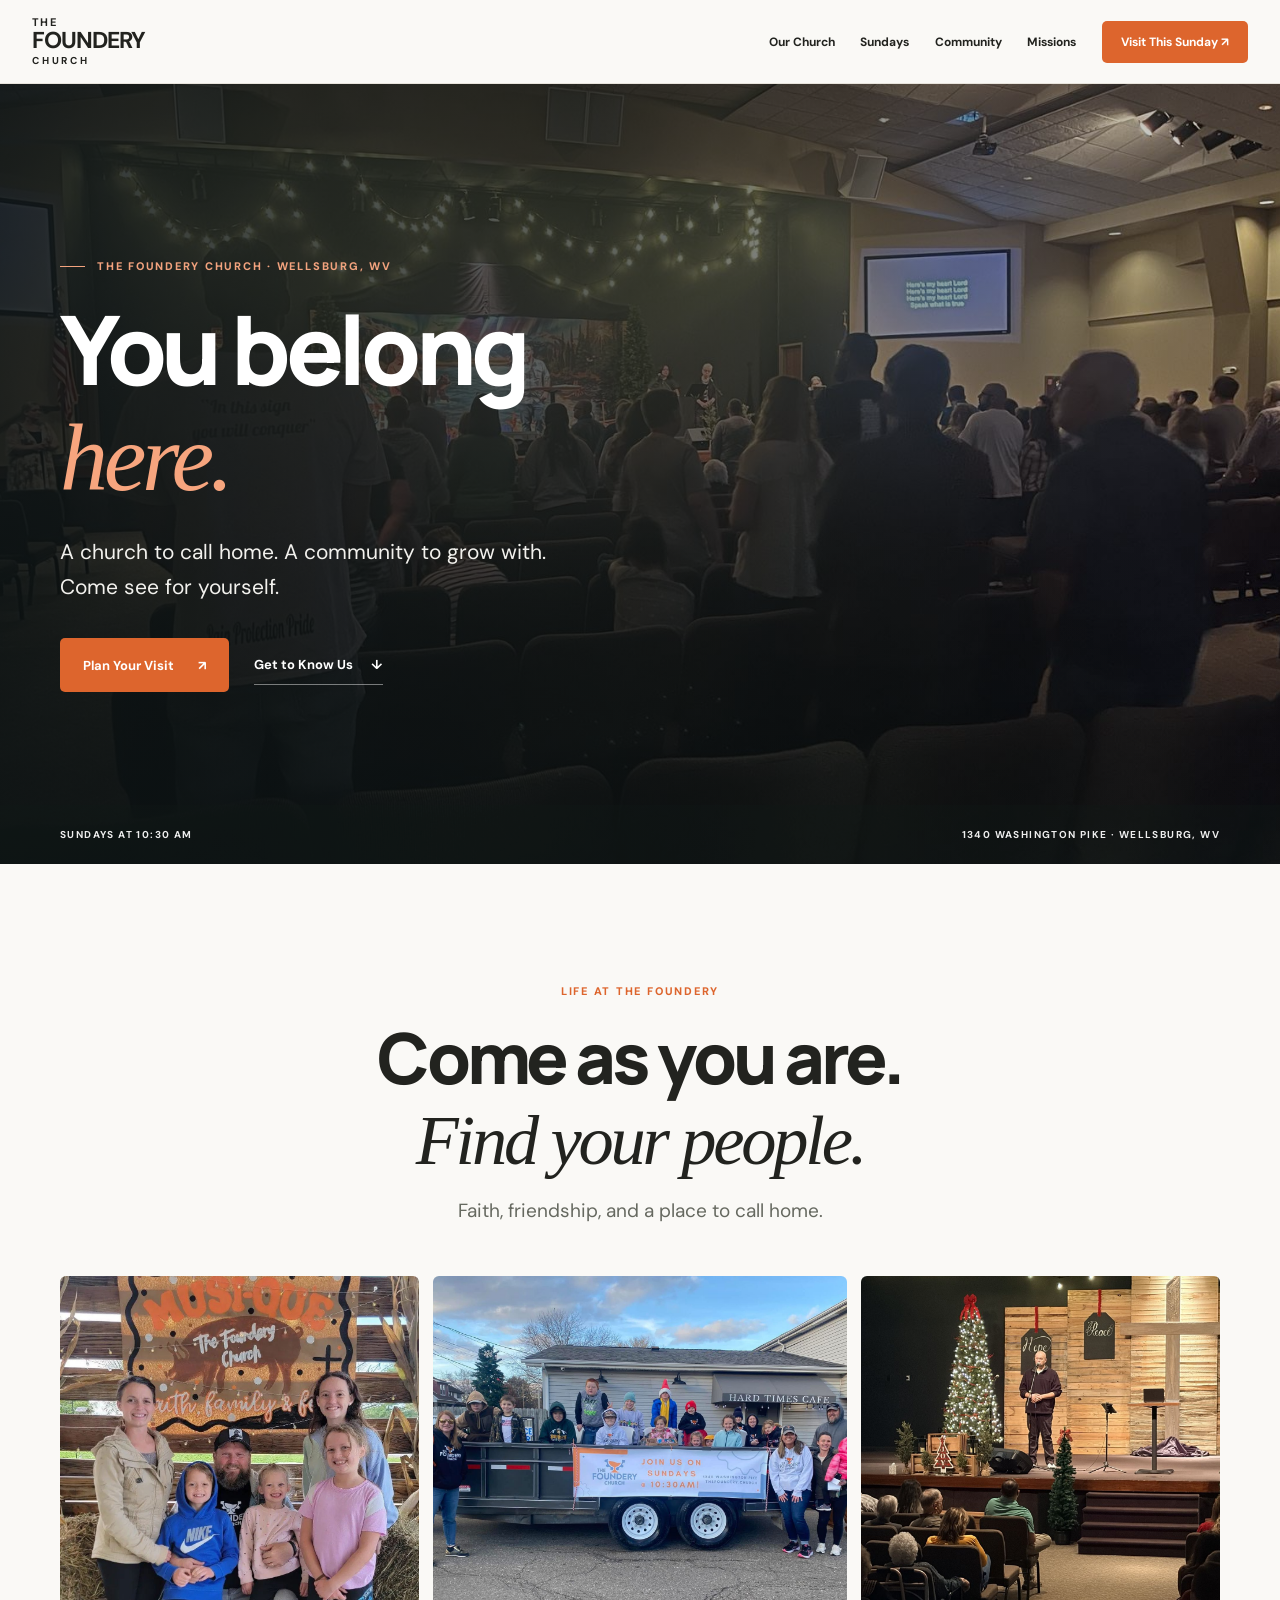
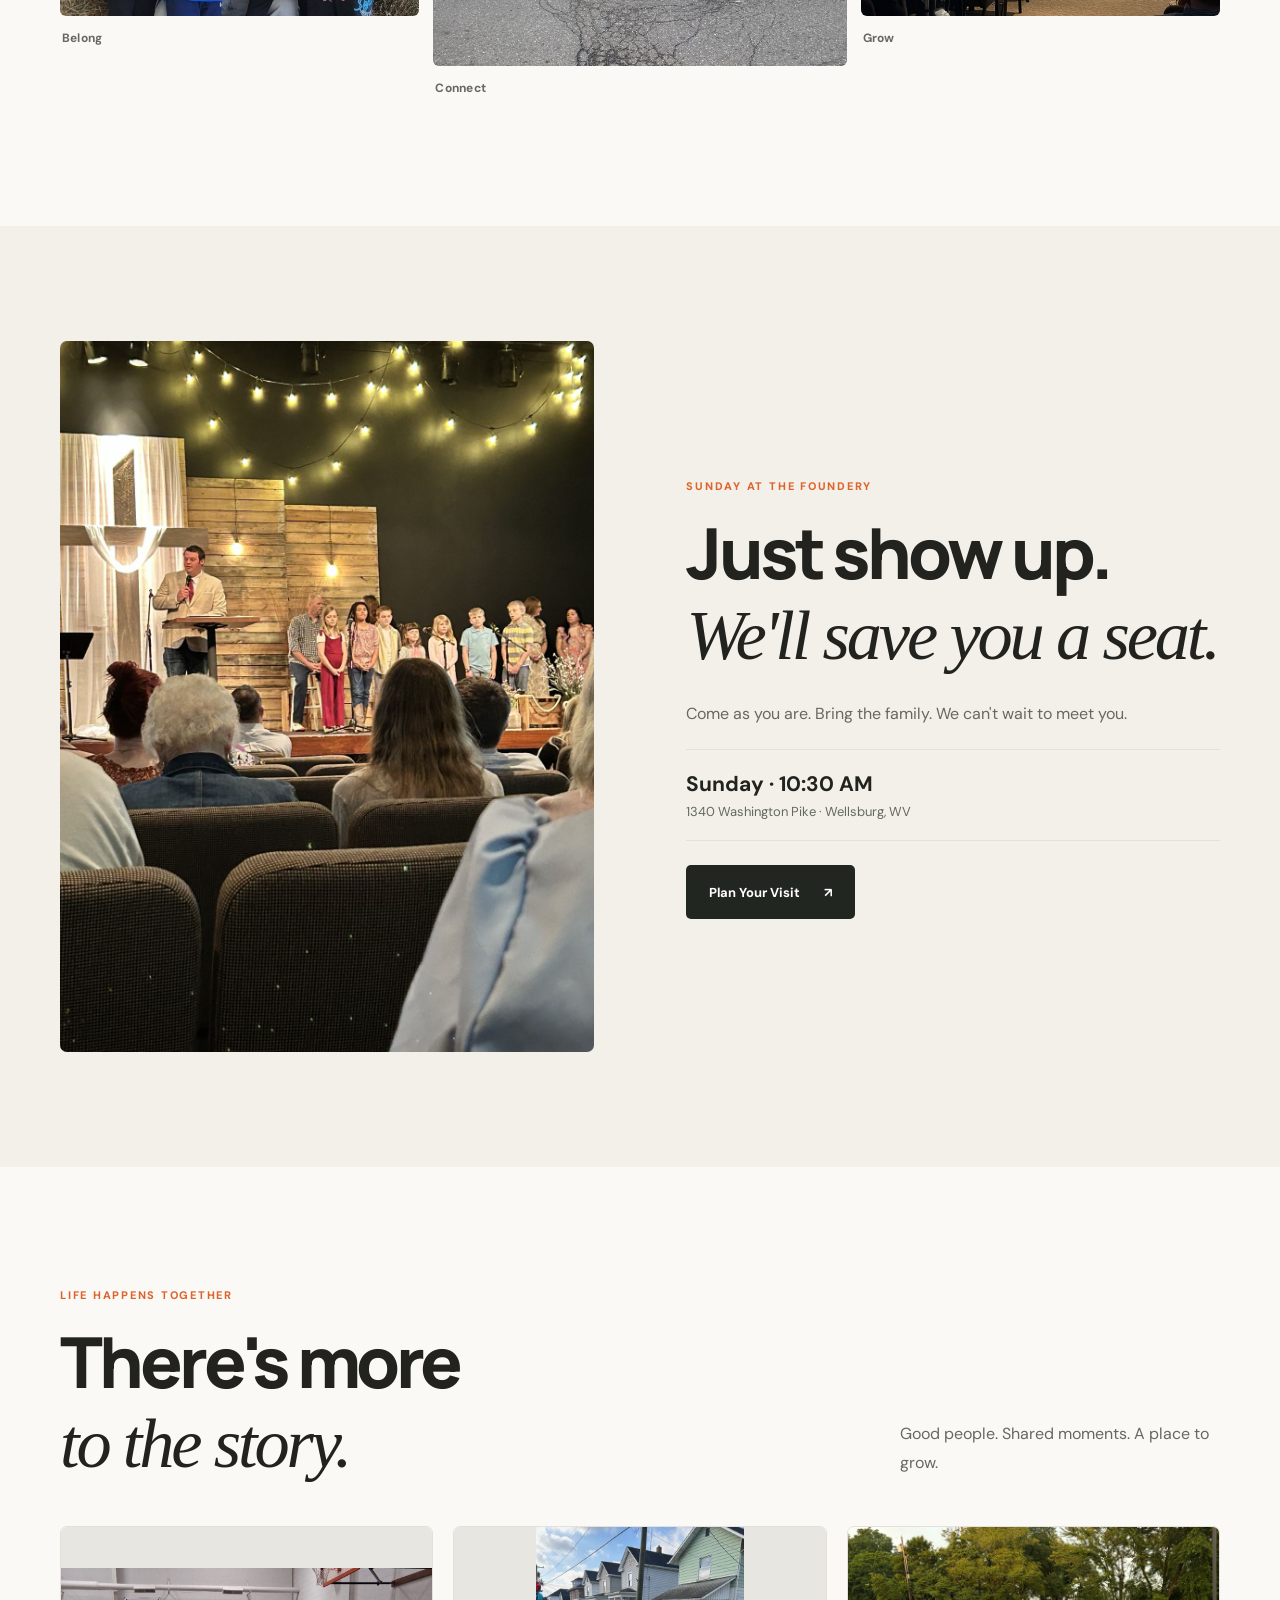
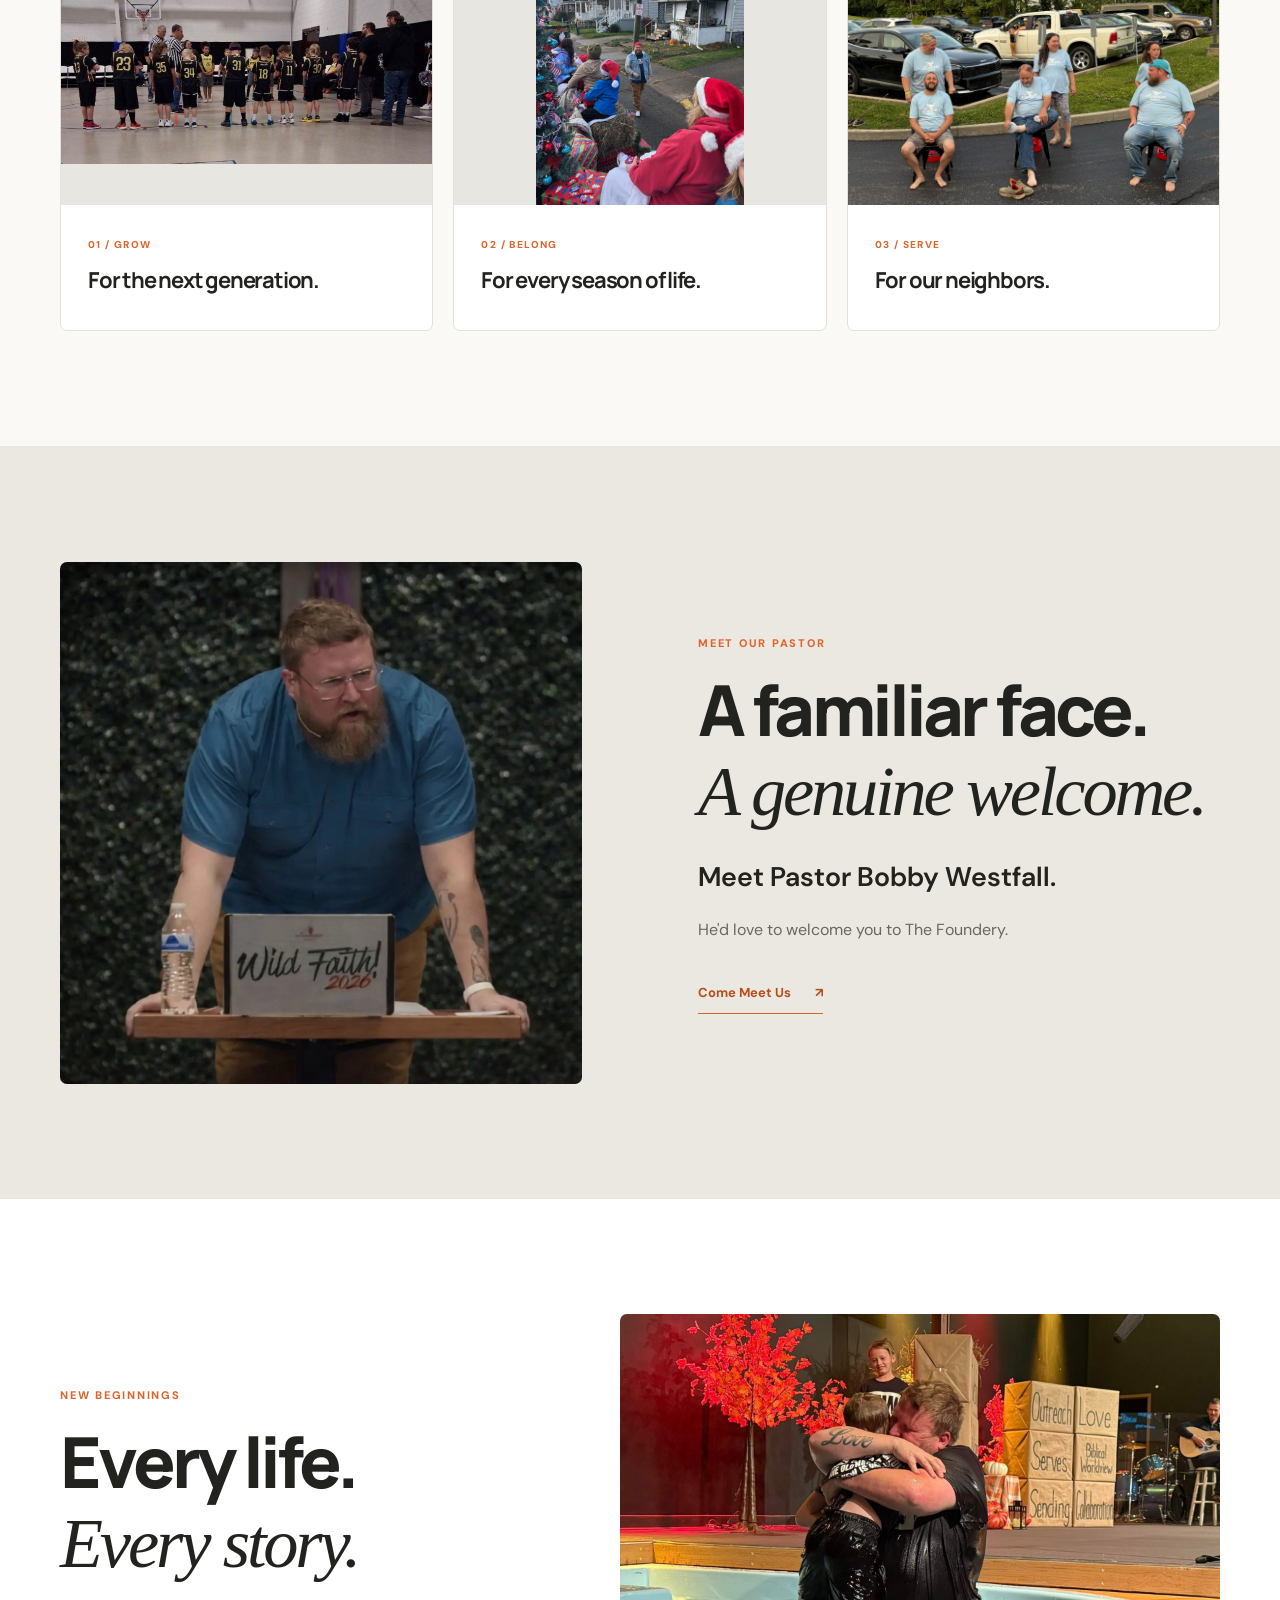
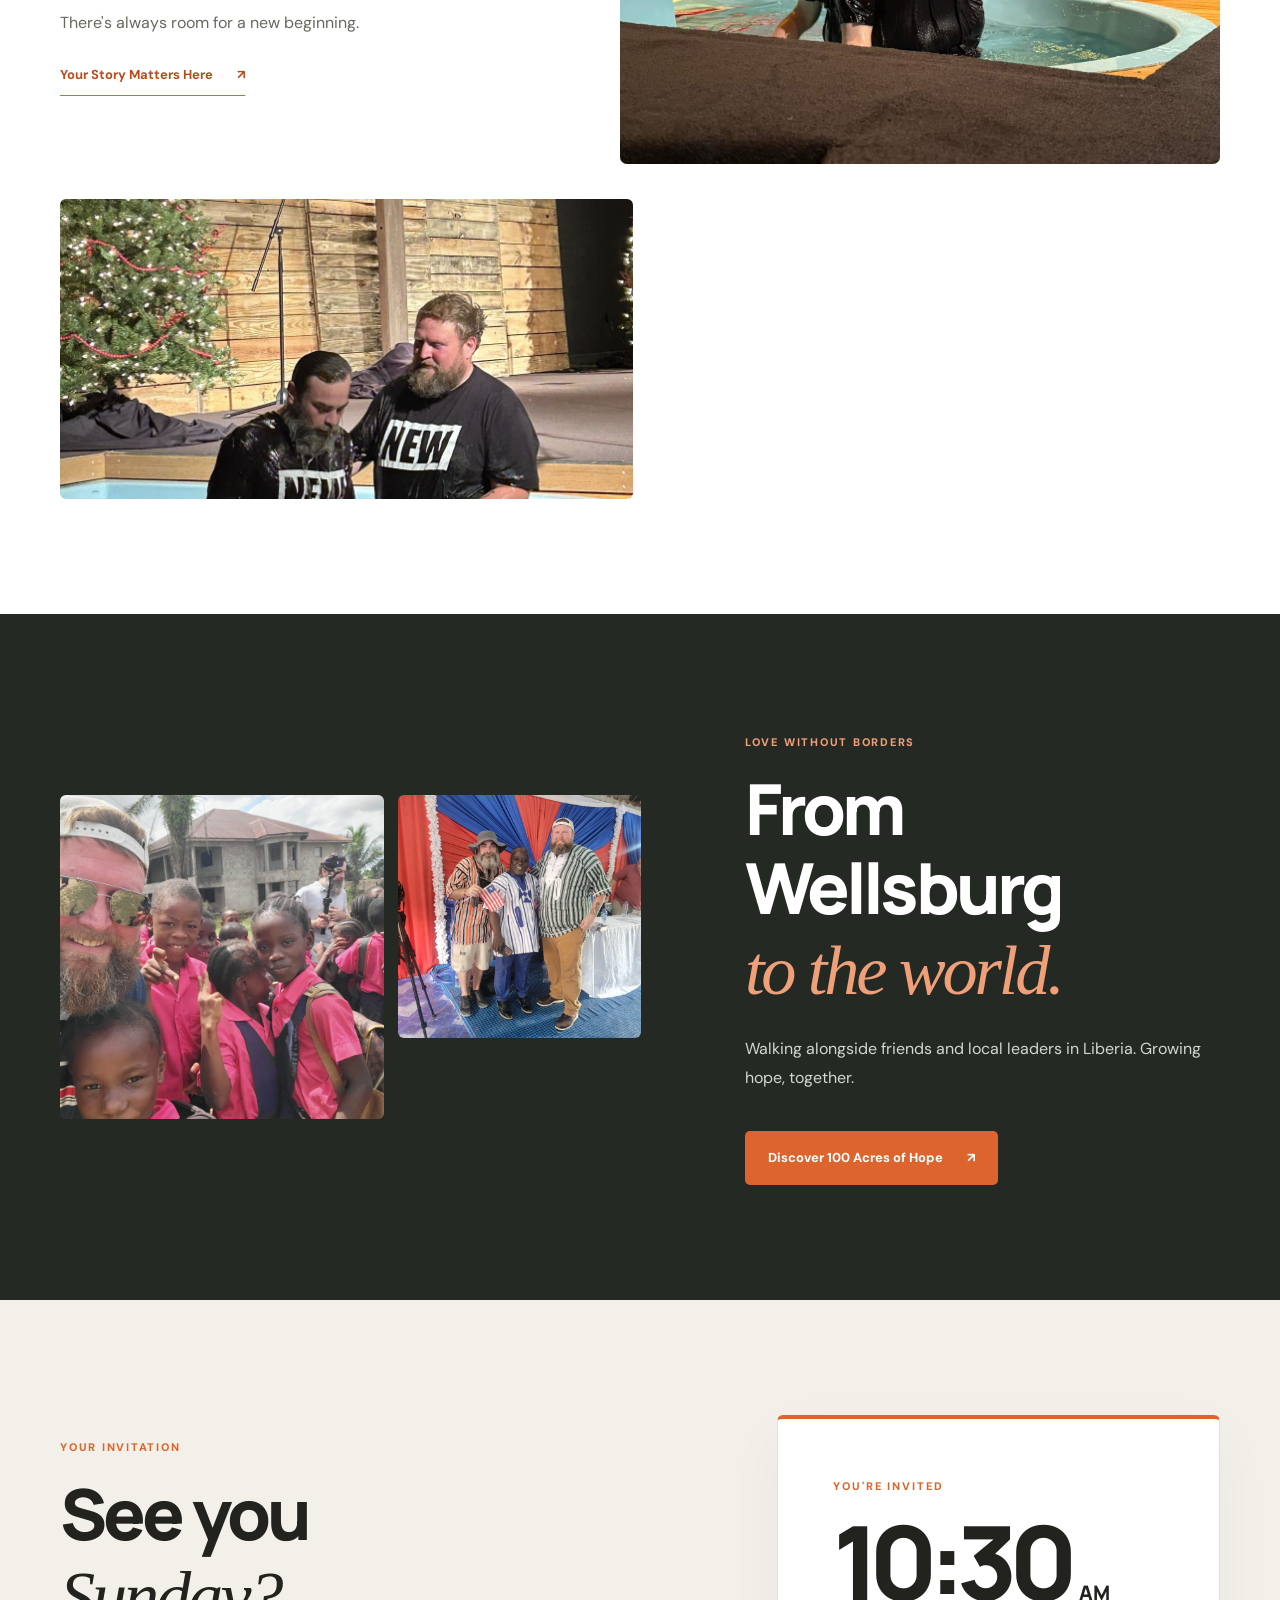
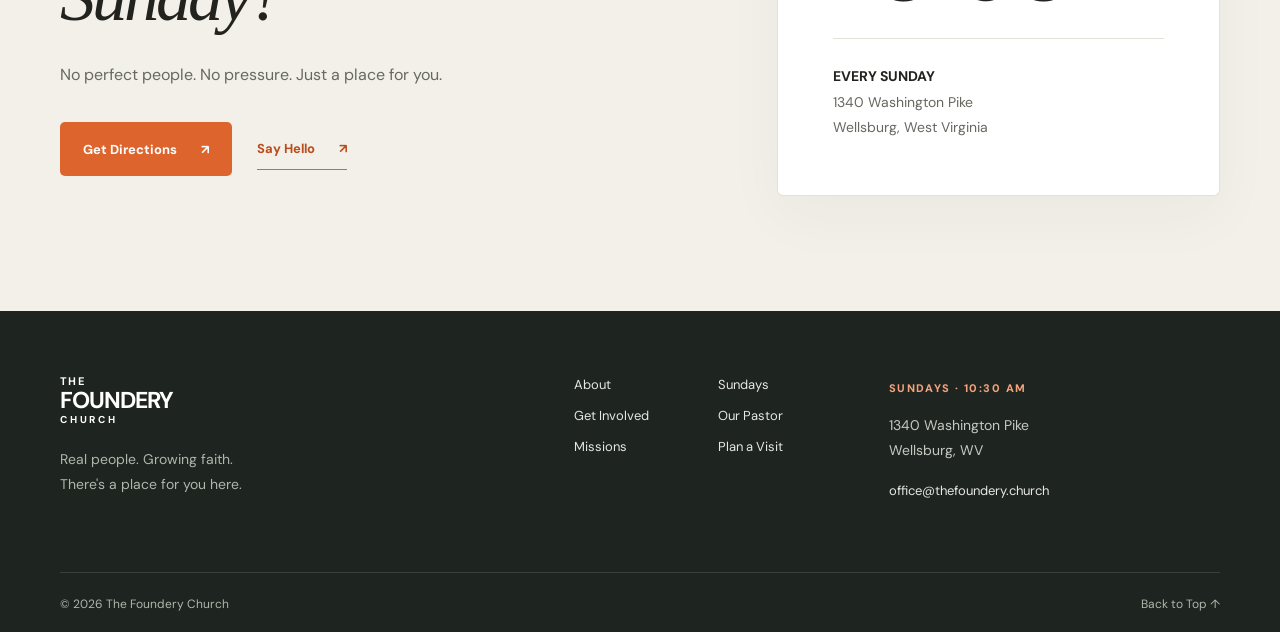
==== index.html @ aecb582a "Remove repeated photos and simplify site navigation" ====
<!doctype html>
<html lang="en"><head><meta charset="utf-8"><meta name="viewport" content="width=device-width,initial-scale=1"><meta name="theme-color" content="#faf9f6"><meta name="description" content="The Foundery Church in Wellsburg, West Virginia. A welcoming community growing in faith and serving together. Sundays at 10:30 AM."><title>The Foundery Church | Find Your Place</title><link rel="preconnect" href="https://fonts.googleapis.com"><link rel="preconnect" href="https://fonts.gstatic.com" crossorigin><link href="https://fonts.googleapis.com/css2?family=DM+Sans:wght@400;500;600;700&family=Manrope:wght@400;500;600;700;800&display=swap" rel="stylesheet"><link rel="stylesheet" href="styles.css?v=streamlined-20261111"><script src="script.js" defer></script></head>
<body id="top"><a class="skip-link" href="#main">Skip to content</a>
<header class="site-header"><div class="nav-shell"><a class="brand" href="#top" aria-label="The Foundery Church home"><span class="brand-mark"><img src="assets/foundery-logo-source.jpg" alt=""></span><span class="brand-type">THE <strong>FOUNDERY</strong><small>CHURCH</small></span></a><button class="menu-toggle" aria-label="Open menu" aria-controls="primary-nav" aria-expanded="false"><span></span><span></span></button><nav id="primary-nav" aria-label="Main navigation"><a href="#welcome">Our Church</a><a href="#sunday">Sundays</a><a href="#community">Community</a><a href="#missions">Missions</a><a href="#visit" class="nav-cta">Visit This Sunday ↗</a></nav></div></header>
<main id="main"><section class="hero"><div class="hero-image" role="img" aria-label="Worship gathering at The Foundery Church"></div><div class="hero-overlay"></div><div class="container hero-inner"><div class="hero-copy"><span class="eyebrow hero-eyebrow"><span class="eyebrow-line"></span> THE FOUNDERY CHURCH · WELLSBURG, WV</span><h1>You belong<br><em>here.</em></h1><p>A church to call home. A community to grow with. Come see for yourself.</p><div class="hero-actions"><a class="btn btn-primary" href="#visit">Plan Your Visit <span>↗</span></a><a class="hero-secondary" href="#welcome">Get to Know Us <span>↓</span></a></div></div></div><div class="hero-footer"><span>SUNDAYS AT 10:30 AM</span><span>1340 WASHINGTON PIKE · WELLSBURG, WV</span></div></section>
<section class="welcome section" id="welcome"><div class="container story-intro"><span class="eyebrow">LIFE AT THE FOUNDERY</span><h2>Come as you are.<br><em>Find your people.</em></h2><p>Faith, friendship, and a place to call home.</p></div><div class="container story-strip"><figure><img src="assets/family-festival.jpg" alt="Foundery friends and families together" loading="lazy"><figcaption>Belong</figcaption></figure><figure><img src="assets/community-parade.jpg" alt="Foundery neighbors celebrating together" loading="lazy"><figcaption>Connect</figcaption></figure><figure><img src="assets/church-gathering.jpg" alt="A gathering of the Foundery community" loading="lazy"><figcaption>Grow</figcaption></figure></div></section>
<section class="sunday section" id="sunday"><div class="container sunday-grid"><div class="sunday-image"><img src="assets/worship-service.jpg" alt="A Sunday worship gathering at The Foundery Church" loading="lazy"></div><div class="sunday-content"><span class="eyebrow">SUNDAY AT THE FOUNDERY</span><h2>Just show up.<br><em>We'll save you a seat.</em></h2><p>Come as you are. Bring the family. We can't wait to meet you.</p><div class="sunday-simple"><strong>Sunday · 10:30 AM</strong><span>1340 Washington Pike · Wellsburg, WV</span></div><a class="btn btn-dark" href="#visit">Plan Your Visit <span>↗</span></a></div></div></section>
<section class="community section" id="community"><div class="container"><div class="section-top"><div><span class="eyebrow">LIFE HAPPENS TOGETHER</span><h2>There's more<br><em>to the story.</em></h2></div><p>Good people. Shared moments. A place to grow.</p></div><div class="community-cards"><article class="community-card"><div class="community-photo"><img src="assets/future-hoopers.jpg" alt="Children playing basketball together at Future Hoopers" loading="lazy"></div><div class="community-card-text"><span>01 / GROW</span><h3>For the next generation.</h3></div></article><article class="community-card"><div class="community-photo"><img src="assets/community-hayride.jpg" alt="Foundery friends on a community hayride" loading="lazy"></div><div class="community-card-text"><span>02 / BELONG</span><h3>For every season of life.</h3></div></article><article class="community-card"><div class="community-photo"><img src="assets/community-volunteers.jpg" alt="Foundery volunteers spending time together" loading="lazy"></div><div class="community-card-text"><span>03 / SERVE</span><h3>For our neighbors.</h3></div></article></div></div></section>
<section class="pastor section" id="pastor"><div class="container pastor-grid"><div class="pastor-photo"><img src="assets/pastor-speaking.jpg" alt="Pastor Bobby Westfall sharing a message" loading="lazy"></div><div class="pastor-copy"><span class="eyebrow">MEET OUR PASTOR</span><h2>A familiar face.<br><em>A genuine welcome.</em></h2><p class="large-copy">Meet Pastor Bobby Westfall.</p><p>He'd love to welcome you to The Foundery.</p><a class="inline-link" href="#visit">Come Meet Us <span>↗</span></a></div></div></section>
<section class="baptism section"><div class="container baptism-grid"><div class="baptism-copy"><span class="eyebrow">NEW BEGINNINGS</span><h2>Every life.<br><em>Every story.</em></h2><p>There's always room for a new beginning.</p><a class="inline-link" href="#visit">Your Story Matters Here <span>↗</span></a></div><div class="baptism-image"><img src="assets/baptism-embrace.jpg" alt="A joyful embrace following a Foundery baptism" loading="lazy"></div></div><div class="container baptism-gallery"><img src="assets/baptism.jpg" alt="A baptism celebration at The Foundery" loading="lazy"></div></section>
<section class="missions section" id="missions"><div class="container missions-grid"><div class="missions-photos"><div class="missions-photo main-photo"><img src="assets/liberia-school-visit.jpg" alt="Building relationships with children in Liberia" loading="lazy"></div><div class="missions-photo side-photo"><img src="assets/liberia-partnership.jpg" alt="Foundery team and ministry partners in Liberia" loading="lazy"></div></div><div class="missions-copy"><span class="eyebrow">LOVE WITHOUT BORDERS</span><h2>From Wellsburg<br><em>to the world.</em></h2><p>Walking alongside friends and local leaders in Liberia. Growing hope, together.</p><a class="btn btn-primary" href="https://100acresofhope.com/" target="_blank" rel="noopener noreferrer">Discover 100 Acres of Hope <span>↗</span></a></div></div></section>
<section class="visit section" id="visit"><div class="container visit-grid"><div><span class="eyebrow">YOUR INVITATION</span><h2>See you<br><em>Sunday?</em></h2><p>No perfect people. No pressure. Just a place for you.</p><div class="visit-actions"><a class="btn btn-primary" href="https://www.google.com/maps/search/?api=1&amp;query=1340+Washington+Pike+Wellsburg+WV" target="_blank" rel="noopener noreferrer">Get Directions <span>↗</span></a><a class="inline-link" href="mailto:office@thefoundery.church?subject=Planning%20a%20Visit">Say Hello <span>↗</span></a></div></div><div class="visit-panel"><span>YOU'RE INVITED</span><strong>10:30 <small>AM</small></strong><div class="visit-rule"></div><p><b>EVERY SUNDAY</b><br>1340 Washington Pike<br>Wellsburg, West Virginia</p></div></div></section></main>
<footer class="footer"><div class="container footer-main"><div><a class="brand footer-brand" href="#top"><span class="brand-mark"><img src="assets/foundery-logo-source.jpg" alt=""></span><span class="brand-type">THE <strong>FOUNDERY</strong><small>CHURCH</small></span></a><p>Real people. Growing faith.<br>There's a place for you here.</p></div><div class="footer-links"><a href="#welcome">About</a><a href="#sunday">Sundays</a><a href="#community">Get Involved</a><a href="#pastor">Our Pastor</a><a href="#missions">Missions</a><a href="#visit">Plan a Visit</a></div><div class="footer-contact"><span>SUNDAYS · 10:30 AM</span><p>1340 Washington Pike<br>Wellsburg, WV</p><a href="mailto:office@thefoundery.church">office@thefoundery.church</a></div></div><div class="container footer-bottom"><span>© <span id="year">2026</span> The Foundery Church</span><a href="#top">Back to Top ↑</a></div></footer></body></html>
---- styles.css ----
:root{--ink:#22231f;--muted:#666960;--orange:#dd652d;--orange-dark:#b94c1c;--cream:#faf9f6;--sand:#f3f0ea;--line:#e4e1da;--dark:#222620}*{box-sizing:border-box}html{scroll-behavior:smooth;scroll-padding-top:90px}body{margin:0;background:var(--cream);color:var(--ink);font-family:'DM Sans',sans-serif;-webkit-font-smoothing:antialiased}a{color:inherit;text-decoration:none}button{font:inherit}img{display:block;max-width:100%}.container{width:min(1160px,calc(100% - 64px));margin-inline:auto}.skip-link{position:absolute;top:-100px;left:10px;background:white;padding:12px;z-index:100}.skip-link:focus{top:10px}.section{padding:clamp(82px,9vw,136px) 0}.eyebrow{display:inline-flex;align-items:center;gap:12px;font-size:11px;font-weight:800;letter-spacing:.16em;text-transform:uppercase;color:var(--orange)}h1,h2,h3,p{margin-top:0}h1,h2,h3{font-family:Manrope,sans-serif;letter-spacing:-.055em}h2{font-size:clamp(43px,5.5vw,72px);line-height:1.13;font-weight:800;margin:18px 0 25px}h2 em,h1 em{font-family:Georgia,serif;font-weight:400;letter-spacing:-.045em}p{line-height:1.8}.site-header{height:84px;position:relative;z-index:30;background:rgba(250,249,246,.98);border-bottom:1px solid #e8e4dc}.nav-shell{height:100%;width:min(1320px,calc(100% - 64px));margin:auto;display:flex;justify-content:space-between;align-items:center}.brand{display:flex;align-items:center;gap:12px;flex-shrink:0}.brand-mark{width:48px;height:48px;overflow:hidden;border-radius:50%;background:white;display:block;flex-shrink:0}.brand-mark img{width:100%;height:100%;object-fit:cover}.brand-type{font-size:10px;letter-spacing:.13em;font-weight:700;line-height:1.1}.brand-type strong{display:block;font-size:20px;letter-spacing:.02em}.brand-type small{display:block;font-size:9px;letter-spacing:.32em;margin-top:3px}.site-header nav{display:flex;align-items:center;gap:clamp(16px,2vw,30px)}.site-header nav a{font-size:12px;font-weight:700;white-space:nowrap;transition:color .2s}.site-header nav a:hover{color:var(--orange)}.site-header nav .nav-cta{background:var(--orange);color:#fff;padding:13px 19px;border-radius:5px}.site-header nav .nav-cta:hover{background:var(--orange-dark);color:white}.menu-toggle{display:none}.hero{position:relative;min-height:min(780px,calc(100svh - 84px));display:flex;align-items:center;overflow:hidden;background:#242b2c;color:white}.hero-image{position:absolute;inset:0;background:url('assets/worship-hero.jpg') center 46%/cover no-repeat;transform:scale(1.015)}.hero-overlay{position:absolute;inset:0;background:linear-gradient(90deg,rgba(12,19,20,.86) 0%,rgba(13,19,20,.66) 48%,rgba(13,19,20,.12) 100%),linear-gradient(0deg,rgba(11,18,20,.35),transparent 45%)}.hero-inner{position:relative;z-index:1;padding:115px 0 120px}.hero-copy{max-width:760px}.hero-eyebrow{color:#f3a37e}.eyebrow-line{display:block;width:25px;height:1px;background:currentColor}.hero h1{font-size:clamp(64px,7.5vw,108px);line-height:1.09;font-weight:800;margin:24px 0}.hero h1 em{color:#f7a57e}.hero-copy>p{font-size:clamp(17px,1.8vw,21px);line-height:1.7;max-width:535px;color:#f2f1ed}.hero-actions,.visit-actions{display:flex;gap:25px;align-items:center;flex-wrap:wrap;margin-top:32px}.btn{display:inline-flex;align-items:center;justify-content:space-between;gap:24px;border-radius:5px;padding:17px 23px;min-height:54px;font-weight:700;font-size:13px;transition:background .2s,transform .2s}.btn:hover{transform:translateY(-2px)}.btn-primary{background:var(--orange);color:white}.btn-primary:hover{background:var(--orange-dark)}.btn-dark{background:var(--dark);color:white}.btn-dark:hover{background:#41483f}.hero-secondary{font-size:13px;font-weight:700;border-bottom:1px solid #ffffff70;padding:11px 0}.hero-secondary span{margin-left:15px}.hero-footer{position:absolute;bottom:0;left:0;right:0;display:flex;justify-content:space-between;gap:20px;padding:23px max(32px,calc((100vw - 1160px)/2));background:#10181755;font-size:10px;font-weight:700;letter-spacing:.14em;color:#eee}.welcome{background:var(--cream)}.welcome-grid{display:grid;grid-template-columns:1fr 1fr;gap:12%;align-items:center}.welcome-copy{max-width:485px}.welcome-copy p{color:var(--muted)}.welcome-copy .large-copy,.large-copy{font-size:clamp(21px,2.5vw,27px);font-weight:600;line-height:1.5;color:var(--ink);margin-bottom:18px}.inline-link{display:inline-flex;gap:24px;align-items:center;border-bottom:1px solid var(--orange);color:var(--orange-dark);font-size:13px;font-weight:700;padding:12px 0;transition:gap .2s}.inline-link:hover{gap:32px}.sunday{background:var(--sand)}.sunday-grid{display:grid;grid-template-columns:1fr 1fr;gap:8%;align-items:center}.sunday-image{height:620px;overflow:hidden;border-radius:7px;background:#ddd}.sunday-image img{width:100%;height:100%;object-fit:cover;object-position:center}.sunday-content>p{color:var(--muted);max-width:480px}.sunday-details{border-top:1px solid #dcd7cf;margin:30px 0}.sunday-details>div{display:flex;align-items:center;gap:18px;padding:16px 0;border-bottom:1px solid #dcd7cf}.detail-icon{font-size:12px;color:var(--orange);font-weight:800}.sunday-details strong,.sunday-details small{display:block}.sunday-details strong{font-size:14px;margin-bottom:5px}.sunday-details small{font-size:13px;color:var(--muted)}.community{background:var(--cream)}.section-top{display:flex;align-items:end;justify-content:space-between;gap:70px;margin-bottom:42px}.section-top h2{margin-bottom:0}.section-top>p{max-width:320px;color:var(--muted);margin-bottom:6px}.community-cards{display:grid;grid-template-columns:repeat(3,minmax(0,1fr));gap:20px}.community-card{background:white;border:1px solid var(--line);border-radius:7px;overflow:hidden;transition:transform .25s,box-shadow .25s}.community-card:hover{transform:translateY(-4px);box-shadow:0 20px 50px #1c1b1512}.community-photo{height:280px;background:#d5d2cc;overflow:hidden}.community-photo img{width:100%;height:100%;object-fit:cover;transition:transform .5s}.community-card:hover img{transform:scale(1.04)}.community-card-text{padding:27px}.community-card-text>span{color:var(--orange);font-size:10px;letter-spacing:.14em;font-weight:800}.community-card-text h3{font-size:25px;margin:13px 0}.community-card-text p{color:var(--muted);font-size:14px;line-height:1.7;margin-bottom:0}.pastor{background:#eae8e1}.pastor-grid{display:grid;grid-template-columns:1fr 1fr;gap:10%;align-items:center}.pastor-photo{height:590px;border-radius:7px;overflow:hidden;background:#a9a9a2}.pastor-photo img{width:100%;height:100%;object-fit:cover;object-position:center 25%}.pastor-copy>p:not(.large-copy){color:var(--muted);max-width:460px}.pastor-copy .inline-link{margin-top:12px}.baptism{background:#fff}.baptism-grid{display:grid;grid-template-columns:.85fr 1.15fr;gap:10%;align-items:center}.baptism-copy>p{max-width:440px;color:var(--muted)}.baptism-image{height:490px;border-radius:7px;overflow:hidden;background:#d3c3b2}.baptism-image img{width:100%;height:100%;object-fit:cover;object-position:center}.missions{background:#242924;color:white}.missions-grid{display:grid;grid-template-columns:1.1fr .9fr;gap:9%;align-items:center}.missions-photos{display:grid;grid-template-columns:1fr .75fr;gap:14px;align-items:end}.missions-photo{overflow:hidden;border-radius:6px;background:#555}.missions-photo img{width:100%;height:100%;object-fit:cover}.main-photo{height:490px}.main-photo img{object-position:center}.side-photo{height:330px;margin-bottom:-30px}.missions-copy .eyebrow{color:#f0a078}.missions-copy h2 em{color:#f0a078}.missions-copy>p{color:#d2d8d0;max-width:490px}.missions-copy .btn{margin-top:22px}.visit{background:var(--sand)}.visit-grid{display:grid;grid-template-columns:1fr .8fr;gap:14%;align-items:center}.visit-grid>div:first-child>p{color:var(--muted);max-width:480px}.visit-panel{padding:55px;background:white;border:1px solid var(--line);border-top:4px solid var(--orange);border-radius:6px;box-shadow:0 20px 60px #27251b0a}.visit-panel>span{font-size:11px;color:var(--orange);letter-spacing:.18em;font-weight:800}.visit-panel>strong{display:block;font:800 clamp(75px,8vw,115px)/1.3 Manrope,sans-serif;letter-spacing:-.09em}.visit-panel>strong small{font-size:20px;letter-spacing:0}.visit-rule{height:1px;background:var(--line);margin:10px 0 25px}.visit-panel p{font-size:14px;color:var(--muted);margin-bottom:0}.visit-panel b{color:var(--ink)}.footer{background:#1e241f;color:#f6f4ef;padding:65px 0 20px}.footer-main{display:grid;grid-template-columns:1.4fr .8fr 1fr;gap:50px}.footer-brand .brand-type{color:white}.footer-main>div:first-child>p{color:#aeb7ac;font-size:14px;margin-top:22px}.footer-links{display:grid;grid-template-columns:1fr 1fr;gap:14px 24px;align-content:start}.footer-links a,.footer-contact a{font-size:13px;color:#e6e9e3}.footer-links a:hover,.footer-contact a:hover{color:#f2a27c}.footer-contact span{font-size:11px;font-weight:800;color:#f2a27c;letter-spacing:.13em}.footer-contact p{color:#c4c9c1;font-size:14px;margin:16px 0}.footer-bottom{border-top:1px solid #ffffff20;margin-top:60px;padding-top:23px;display:flex;justify-content:space-between;gap:15px;color:#aeb7ac;font-size:12px}@media(max-width:1000px){.site-header nav{gap:14px}.site-header nav a{font-size:11px}.community-photo{height:230px}.sunday-image{height:540px}.pastor-photo{height:520px}}@media(max-width:820px){.site-header{height:74px}.nav-shell{width:calc(100% - 36px)}.menu-toggle{display:flex;flex-direction:column;gap:6px;border:0;background:transparent;padding:12px;cursor:pointer}.menu-toggle span{width:25px;height:2px;background:var(--ink)}.site-header nav{display:none;position:absolute;top:74px;left:0;right:0;background:var(--cream);padding:18px 26px 28px;flex-direction:column;align-items:stretch;gap:0;box-shadow:0 15px 30px #0002}.site-header nav.open{display:flex}.site-header nav a{font-size:14px;padding:14px 0;border-bottom:1px solid var(--line)}.site-header nav .nav-cta{margin-top:15px;text-align:center;border:0;padding:15px}.container{width:calc(100% - 40px)}.hero{min-height:690px}.hero-inner{padding:90px 0 110px}.hero h1{font-size:clamp(59px,10vw,84px)}.welcome-grid,.sunday-grid,.pastor-grid,.baptism-grid,.missions-grid,.visit-grid{grid-template-columns:1fr;gap:38px}.welcome-copy{max-width:650px}.sunday-image{height:440px}.sunday-content{max-width:650px}.community-cards{gap:12px}.community-photo{height:210px}.community-card-text{padding:20px}.pastor-photo{height:480px;max-width:640px}.pastor-copy{max-width:650px}.baptism-image{height:450px;order:-1}.missions-photos{max-width:660px}.missions-copy{max-width:640px}.visit-panel{max-width:520px}.section-top{display:block}.section-top>p{margin-top:20px;max-width:550px}}@media(max-width:600px){.section{padding:76px 0}.brand-type strong{font-size:18px}.brand-mark{width:43px;height:43px}.hero{min-height:670px}.hero-image{background-position:59% center}.hero-overlay{background:linear-gradient(90deg,#0e1719df,#0e171994 65%,#0e171950)}.hero-inner{padding:65px 0 115px}.hero h1{font-size:clamp(52px,12vw,72px)}.hero-copy>p{font-size:17px}.hero-footer{padding:17px 20px;flex-direction:column;gap:6px;font-size:9px}.hero-actions{gap:18px}.welcome-grid{gap:10px}.sunday-image{height:360px}.community-cards{grid-template-columns:1fr;gap:18px}.community-photo{height:260px}.community-card-text{padding:25px}.pastor-photo{height:420px}.baptism-image{height:330px}.missions-photos{gap:9px}.main-photo{height:320px}.side-photo{height:230px;margin-bottom:-15px}.visit-panel{padding:32px}.footer-main{grid-template-columns:1fr;gap:30px}.footer-bottom{margin-top:35px}.footer-links{max-width:350px}.hero h1,h2{overflow-wrap:normal}}@media(prefers-reduced-motion:reduce){html{scroll-behavior:auto}*,*:before,*:after{transition:none!important}}


/* Photo-first corrections: preserve original compositions and prevent awkward crops. */
.sunday-image,.pastor-photo,.baptism-image,.community-photo,.missions-photo{height:auto;min-height:0;aspect-ratio:auto;overflow:hidden;display:flex;align-items:center;justify-content:center}
.sunday-image img,.pastor-photo img,.baptism-image img,.community-photo img,.missions-photo img{display:block;width:100%;height:auto;max-height:none;object-fit:contain;object-position:center;transform:none}
.sunday-image{background:#e6e1d8}
.pastor-photo{background:#dedbd4}
.baptism-image{background:#ece4dc}
.community-photo{aspect-ratio:4/3;background:#e8e6e1}
.community-photo img{width:100%;height:100%;object-fit:contain}
.community-card:hover .community-photo img{transform:none}
.missions-photos{align-items:start}
.missions-photo{background:#303a32}
.main-photo,.side-photo{height:auto;margin:0;align-self:start}
.main-photo img,.side-photo img{height:auto;width:100%;object-fit:contain}
.brand-mark{display:none}
.brand-type{font-size:11px;line-height:1.05;letter-spacing:.12em}
.brand-type strong{font-size:23px;letter-spacing:-.045em}
.brand-type small{font-size:10px;letter-spacing:.28em}
.hero-image{background-position:center 40%}
@media(max-width:820px){.sunday-image,.pastor-photo,.baptism-image{height:auto}.community-photo{height:auto;aspect-ratio:4/3}.missions-photos{align-items:start}}
@media(max-width:600px){.sunday-image,.pastor-photo,.baptism-image{height:auto}.community-photo{height:auto;aspect-ratio:4/3}.main-photo,.side-photo{height:auto;margin:0}.hero-image{background-position:58% center}}


/* Mobile-first hardening */
@media screen and (max-width: 767px) {
  html {font-size:16px!important;-webkit-text-size-adjust:100%}
  body {margin:0!important;width:100%!important;min-width:0!important;overflow-x:hidden!important}
  .site-header{height:70px!important;width:100%!important}
  .nav-shell{width:calc(100% - 36px)!important;max-width:none!important}
  .container{width:calc(100% - 40px)!important;max-width:none!important;margin-left:20px!important;margin-right:20px!important}
  .brand-type strong{font-size:19px!important}
  .site-header nav{position:absolute!important;top:70px!important;left:0!important;right:0!important;width:100%!important}
  .menu-toggle{display:flex!important}
  .hero{display:flex!important;min-height:680px!important;width:100%!important;max-width:100%!important;overflow:hidden!important}
  .hero-image,.hero-overlay{position:absolute!important;inset:0!important;width:100%!important;height:100%!important}
  .hero-image{background-size:cover!important;background-position:60% center!important}
  .hero-inner{position:relative!important;width:calc(100% - 40px)!important;margin:0 20px!important;padding:70px 0 115px!important}
  .hero-copy{width:100%!important;max-width:100%!important}
  .hero h1{font-size:clamp(48px,12vw,68px)!important;line-height:1.1!important;max-width:100%!important}
  .hero-copy>p{font-size:17px!important;line-height:1.6!important}
  .hero-footer{position:absolute!important;bottom:0!important;width:100%!important;display:flex!important;flex-direction:column!important;padding:16px 20px!important;gap:6px!important}
  .section{width:100%!important;max-width:100%!important;padding:72px 0!important;overflow:hidden!important}
  .welcome-grid,.sunday-grid,.pastor-grid,.baptism-grid,.missions-grid,.visit-grid{display:grid!important;grid-template-columns:minmax(0,1fr)!important;gap:30px!important;width:calc(100% - 40px)!important}
  .welcome-grid>*,.sunday-grid>*,.pastor-grid>*,.baptism-grid>*,.missions-grid>*,.visit-grid>*{width:100%!important;min-width:0!important}
  h2{font-size:clamp(40px,10vw,55px)!important;line-height:1.12!important}
  .large-copy{font-size:21px!important}
  .section-top{display:block!important}
  .community-cards{display:grid!important;grid-template-columns:minmax(0,1fr)!important;gap:20px!important}
  .community-card{width:100%!important;min-width:0!important}
  .community-photo{width:100%!important;height:auto!important;aspect-ratio:4/3!important}
  .community-photo img{width:100%!important;height:100%!important;object-fit:cover!important}
  .sunday-image,.pastor-photo,.baptism-image{height:auto!important;max-height:none!important;aspect-ratio:auto!important;width:100%!important}
  .sunday-image img,.pastor-photo img,.baptism-image img{width:100%!important;height:auto!important;max-height:none!important;object-fit:contain!important}
  .missions-photos{display:grid!important;grid-template-columns:minmax(0,1fr) minmax(0,.7fr)!important;gap:10px!important}
  .missions-photo,.main-photo,.side-photo{height:auto!important;min-width:0!important;margin:0!important}
  .missions-photo img{width:100%!important;height:auto!important}
  .visit-panel{width:100%!important;padding:30px!important}
  .visit-panel>strong{font-size:clamp(68px,18vw,100px)!important}
  .footer-main{display:grid!important;grid-template-columns:minmax(0,1fr)!important}
  .footer-bottom{flex-wrap:wrap!important}
}


/* Editorial photo story */
.story-intro{text-align:center;max-width:760px;margin-bottom:48px}.story-intro h2{margin-bottom:14px}.story-intro>p{color:var(--muted);font-size:19px}.story-strip{display:grid;grid-template-columns:1fr 1.15fr 1fr;gap:14px;align-items:start}.story-strip figure{margin:0;min-width:0}.story-strip img{display:block;width:100%;height:340px;object-fit:cover;border-radius:6px}.story-strip figure:nth-child(2) img{height:390px}.story-strip figcaption{font-size:12px;font-weight:700;letter-spacing:.02em;padding:14px 2px;color:var(--muted)}.sunday-simple{display:flex;flex-direction:column;gap:5px;padding:20px 0;margin:20px 0 24px;border-top:1px solid var(--line);border-bottom:1px solid var(--line)}.sunday-simple strong{font-size:21px}.sunday-simple span{color:var(--muted);font-size:13px}.community-card-text h3{font-size:22px;line-height:1.3;margin-bottom:0}.baptism-gallery{display:grid;grid-template-columns:1fr 1fr;gap:14px;margin-top:35px}.baptism-gallery img{width:100%;height:300px;object-fit:cover;border-radius:6px}.hero-image{background-image:url('assets/worship-hero.jpg')}.pastor-photo img{object-position:center}.community-card-text{min-height:125px}.story-strip img,.baptism-gallery img{max-width:100%}
@media(max-width:820px){.story-strip{grid-template-columns:1fr 1fr;gap:12px}.story-strip figure:nth-child(3){grid-column:1/-1}.story-strip img,.story-strip figure:nth-child(2) img{height:260px}.story-strip figure:nth-child(3) img{height:320px}.baptism-gallery img{height:230px}}
@media(max-width:600px){.story-intro{margin-bottom:30px}.story-strip{grid-template-columns:1fr 1fr!important;gap:10px}.story-strip figure:nth-child(3){grid-column:1/-1}.story-strip img,.story-strip figure:nth-child(2) img{height:195px!important;object-fit:cover!important}.story-strip figure:nth-child(3) img{height:235px!important}.story-strip figcaption{font-size:11px;padding:9px 0}.baptism-gallery{gap:9px;margin-top:18px}.baptism-gallery img{height:160px!important;object-fit:cover!important}.community-card-text{min-height:0}.sunday-simple strong{font-size:19px}}
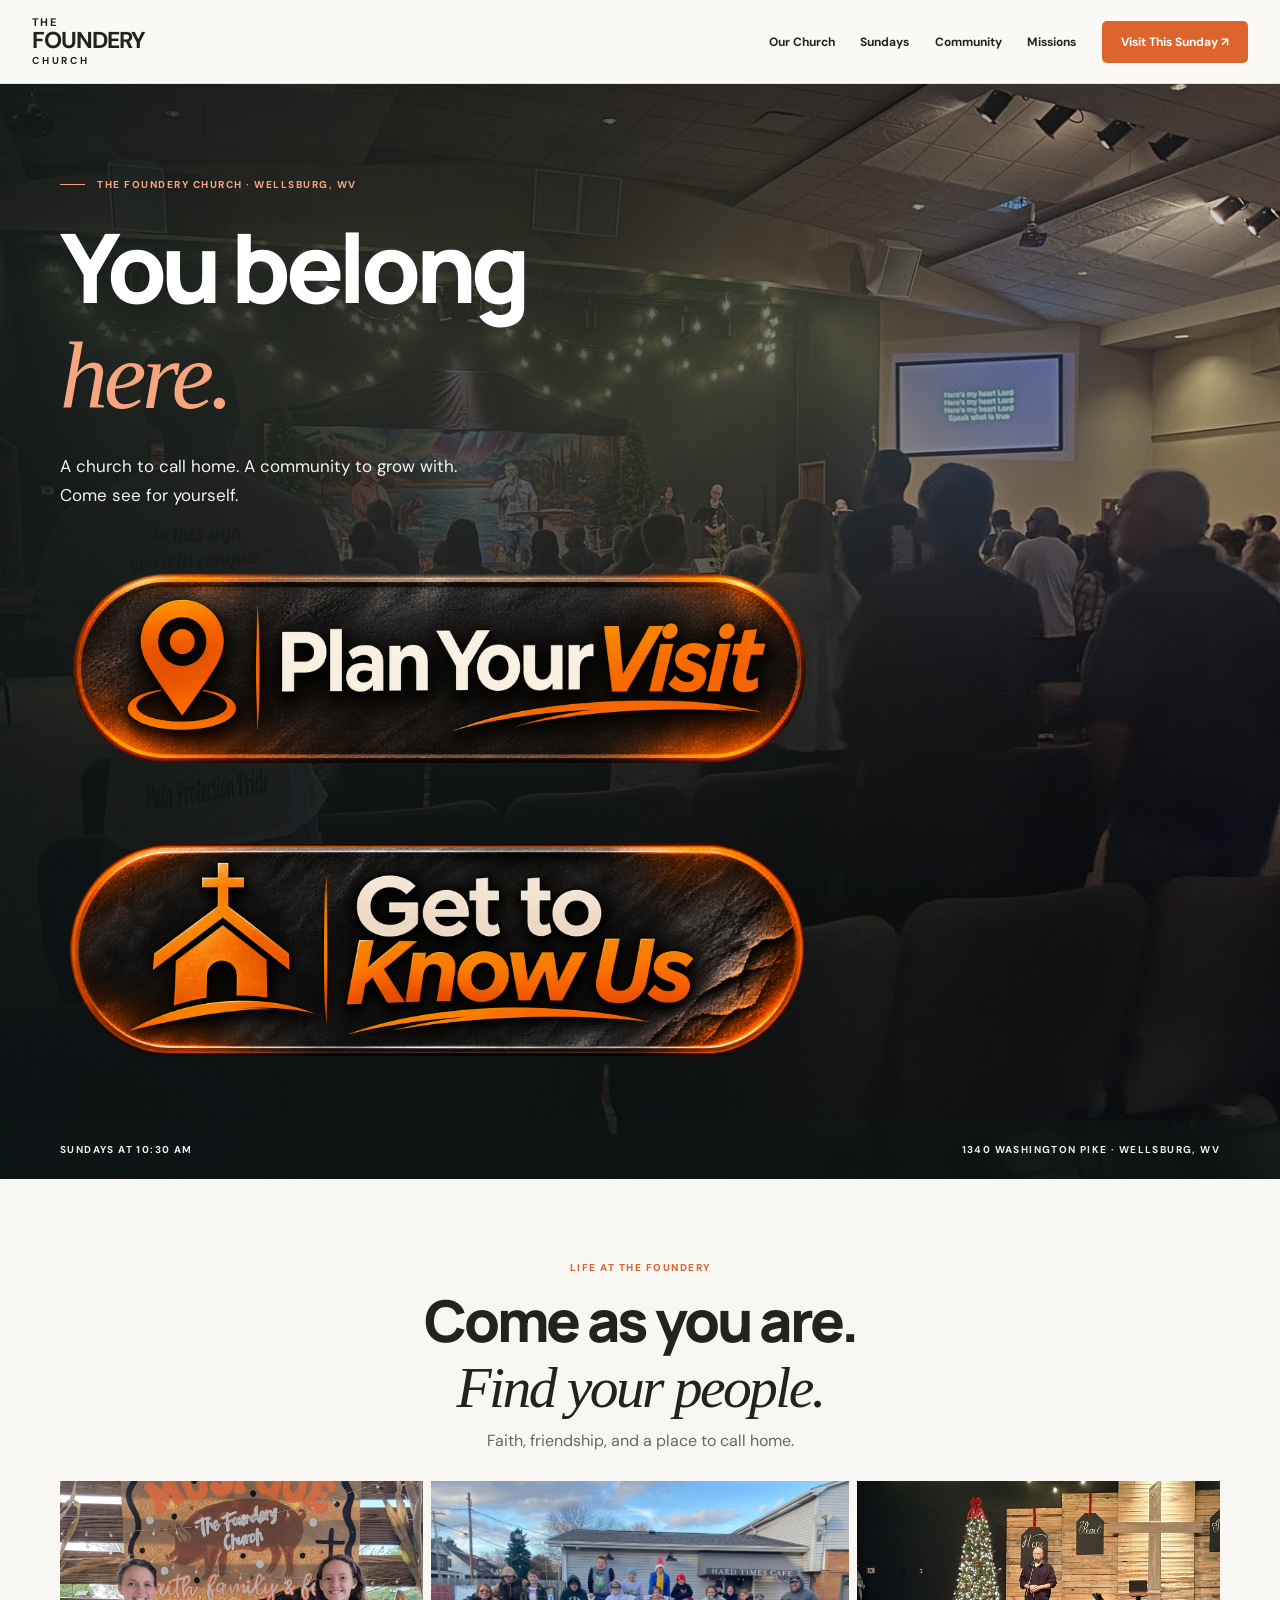
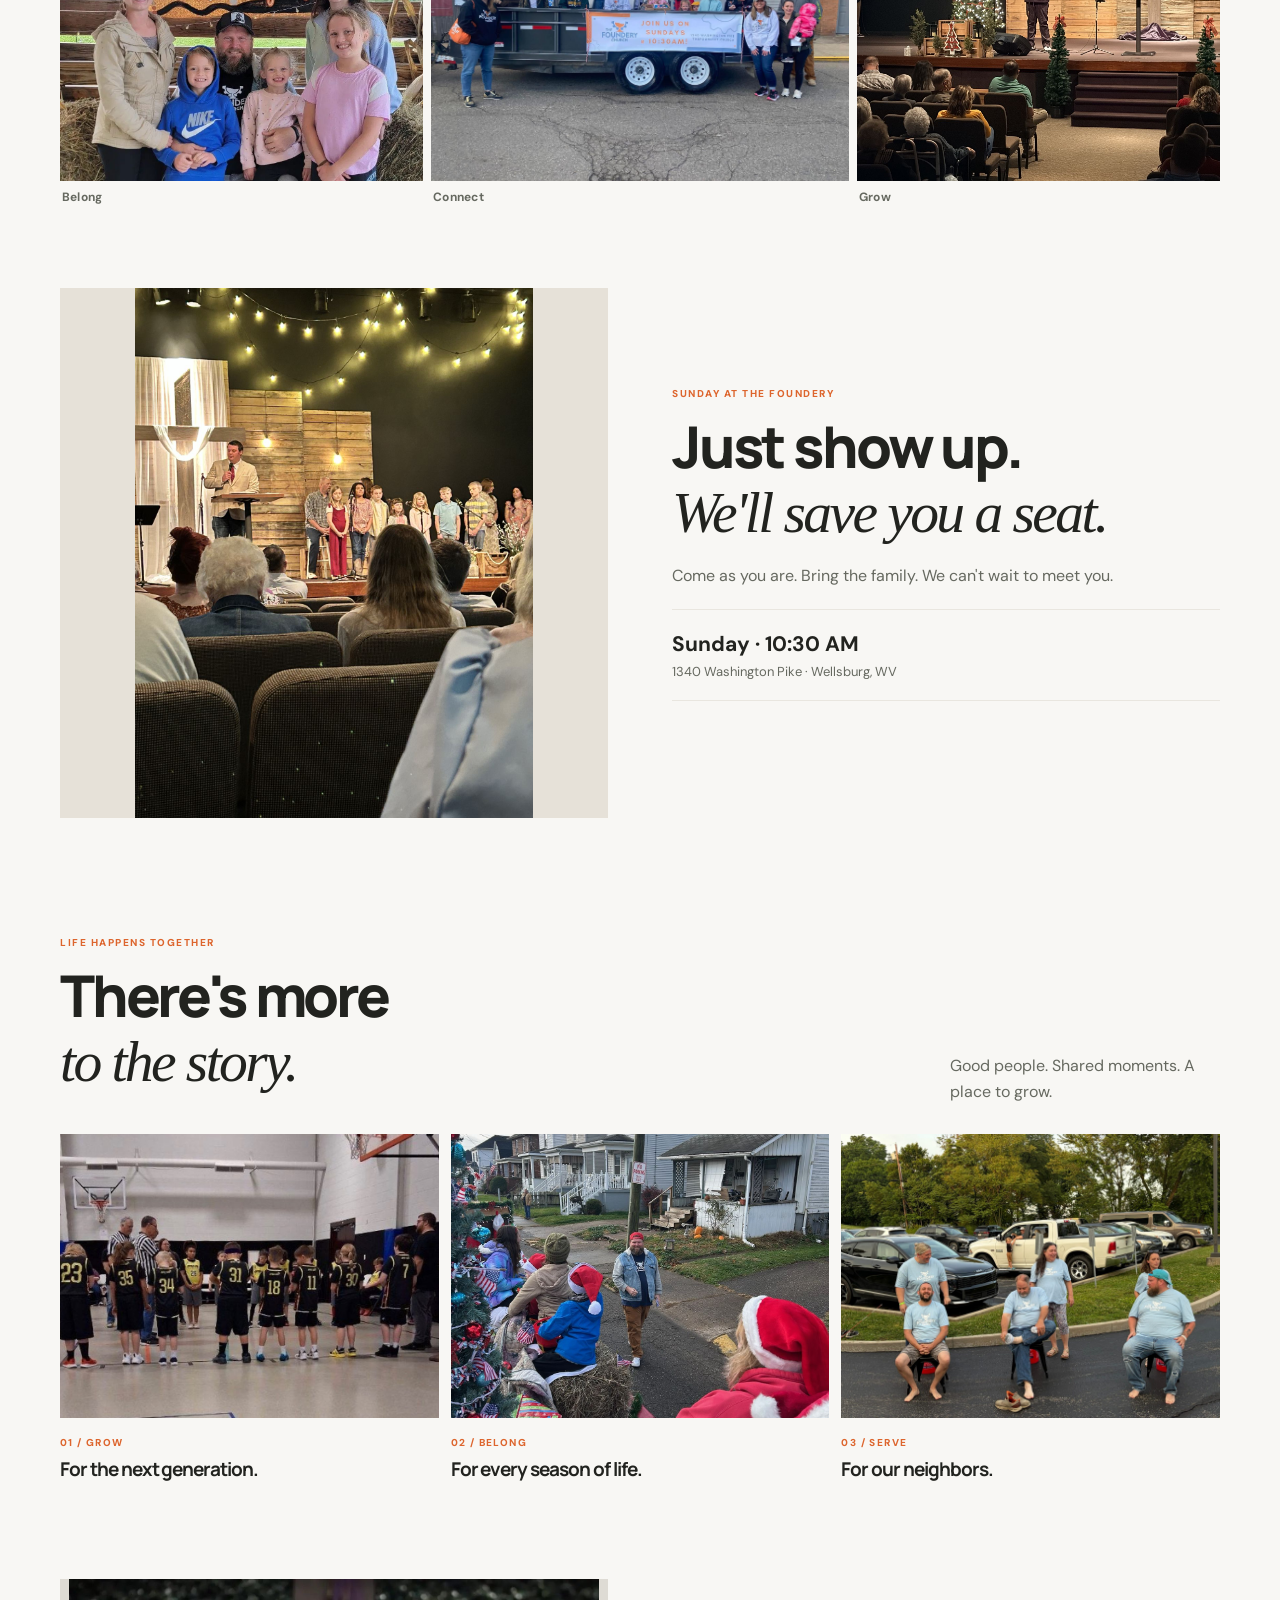
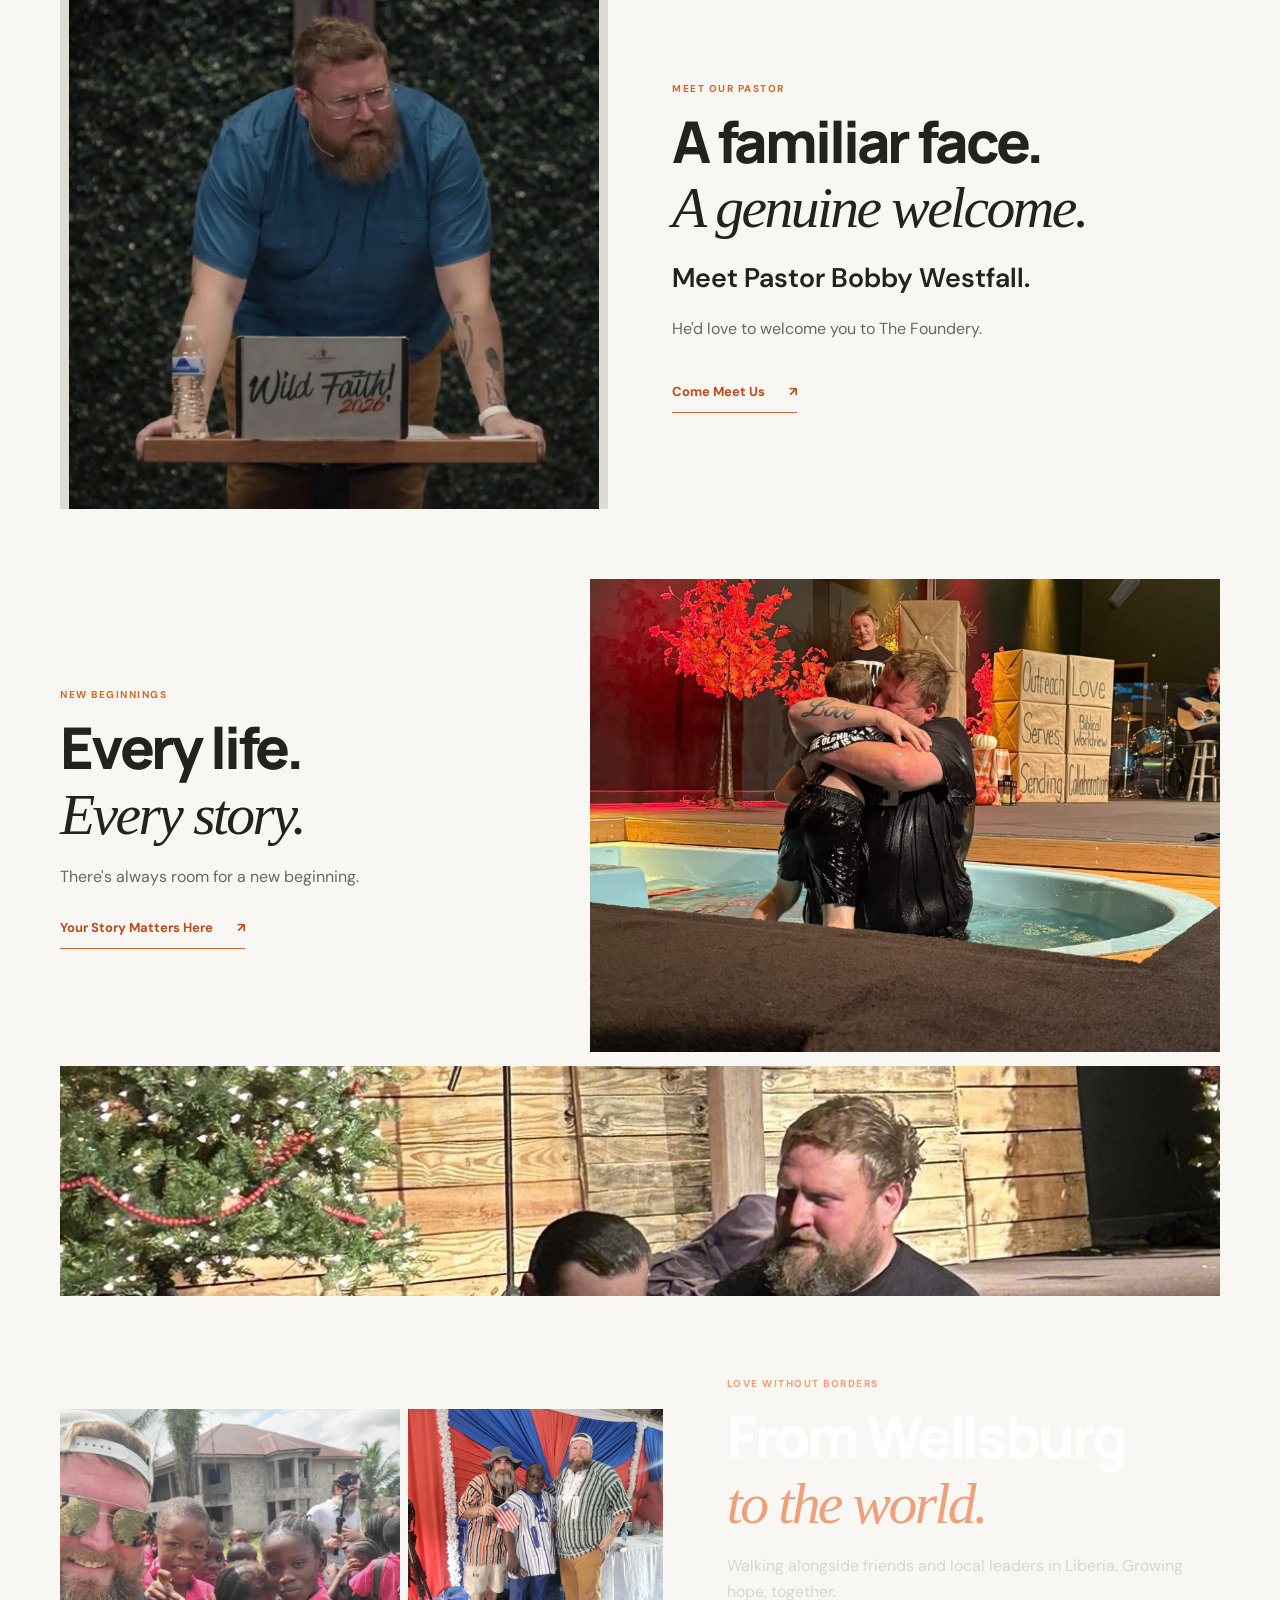
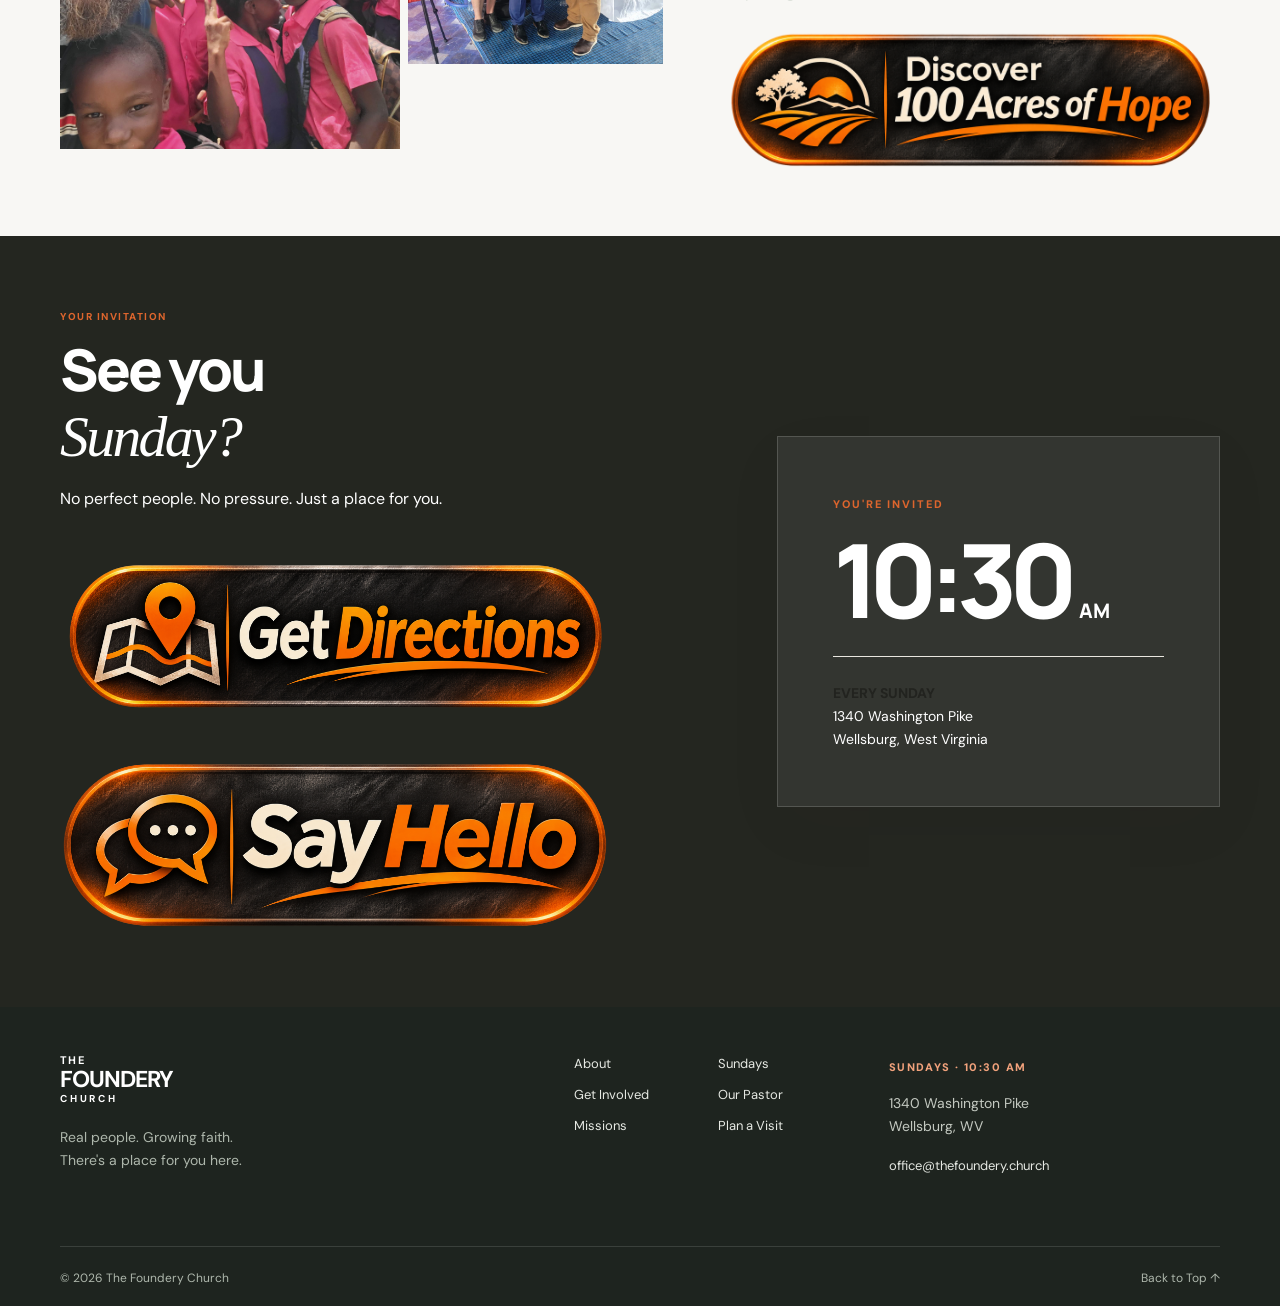
==== commit 8b8ce3fc: "Use five authentic Foundery graphic buttons and remove competing CTAs" ====
--- a/index.html
+++ b/index.html
@@ -1,13 +1,13 @@
 <!doctype html>
-<html lang="en"><head><meta charset="utf-8"><meta name="viewport" content="width=device-width,initial-scale=1"><meta name="theme-color" content="#faf9f6"><meta name="description" content="The Foundery Church in Wellsburg, West Virginia. A welcoming community growing in faith and serving together. Sundays at 10:30 AM."><title>The Foundery Church | Find Your Place</title><link rel="preconnect" href="https://fonts.googleapis.com"><link rel="preconnect" href="https://fonts.gstatic.com" crossorigin><link href="https://fonts.googleapis.com/css2?family=DM+Sans:wght@400;500;600;700&family=Manrope:wght@400;500;600;700;800&display=swap" rel="stylesheet"><link rel="stylesheet" href="styles.css?v=streamlined-20261111"><script src="script.js" defer></script></head>
+<html lang="en"><head><meta charset="utf-8"><meta name="viewport" content="width=device-width,initial-scale=1"><meta name="theme-color" content="#faf9f6"><meta name="description" content="The Foundery Church in Wellsburg, West Virginia. A welcoming community growing in faith and serving together. Sundays at 10:30 AM."><title>The Foundery Church | Find Your Place</title><link rel="preconnect" href="https://fonts.googleapis.com"><link rel="preconnect" href="https://fonts.gstatic.com" crossorigin><link href="https://fonts.googleapis.com/css2?family=DM+Sans:wght@400;500;600;700&family=Manrope:wght@400;500;600;700;800&display=swap" rel="stylesheet"><link rel="stylesheet" href="styles.css?v=foundery-buttons-20261112"><script src="script.js" defer></script></head>
 <body id="top"><a class="skip-link" href="#main">Skip to content</a>
 <header class="site-header"><div class="nav-shell"><a class="brand" href="#top" aria-label="The Foundery Church home"><span class="brand-mark"><img src="assets/foundery-logo-source.jpg" alt=""></span><span class="brand-type">THE <strong>FOUNDERY</strong><small>CHURCH</small></span></a><button class="menu-toggle" aria-label="Open menu" aria-controls="primary-nav" aria-expanded="false"><span></span><span></span></button><nav id="primary-nav" aria-label="Main navigation"><a href="#welcome">Our Church</a><a href="#sunday">Sundays</a><a href="#community">Community</a><a href="#missions">Missions</a><a href="#visit" class="nav-cta">Visit This Sunday ↗</a></nav></div></header>
-<main id="main"><section class="hero"><div class="hero-image" role="img" aria-label="Worship gathering at The Foundery Church"></div><div class="hero-overlay"></div><div class="container hero-inner"><div class="hero-copy"><span class="eyebrow hero-eyebrow"><span class="eyebrow-line"></span> THE FOUNDERY CHURCH · WELLSBURG, WV</span><h1>You belong<br><em>here.</em></h1><p>A church to call home. A community to grow with. Come see for yourself.</p><div class="hero-actions"><a class="btn btn-primary" href="#visit">Plan Your Visit <span>↗</span></a><a class="hero-secondary" href="#welcome">Get to Know Us <span>↓</span></a></div></div></div><div class="hero-footer"><span>SUNDAYS AT 10:30 AM</span><span>1340 WASHINGTON PIKE · WELLSBURG, WV</span></div></section>
+<main id="main"><section class="hero"><div class="hero-image" role="img" aria-label="Worship gathering at The Foundery Church"></div><div class="hero-overlay"></div><div class="container hero-inner"><div class="hero-copy"><span class="eyebrow hero-eyebrow"><span class="eyebrow-line"></span> THE FOUNDERY CHURCH · WELLSBURG, WV</span><h1>You belong<br><em>here.</em></h1><p>A church to call home. A community to grow with. Come see for yourself.</p><div class="hero-actions graphic-actions"><a class="graphic-button hero-graphic" href="#visit" aria-label="Plan Your Visit"><img src="assets/plan-your-visit.png" alt="Plan Your Visit" loading="lazy"></a><a class="graphic-button hero-graphic" href="#welcome" aria-label="Get to Know Us"><img src="assets/get-to-know-us.png" alt="Get to Know Us" loading="lazy"></a></div></div></div><div class="hero-footer"><span>SUNDAYS AT 10:30 AM</span><span>1340 WASHINGTON PIKE · WELLSBURG, WV</span></div></section>
 <section class="welcome section" id="welcome"><div class="container story-intro"><span class="eyebrow">LIFE AT THE FOUNDERY</span><h2>Come as you are.<br><em>Find your people.</em></h2><p>Faith, friendship, and a place to call home.</p></div><div class="container story-strip"><figure><img src="assets/family-festival.jpg" alt="Foundery friends and families together" loading="lazy"><figcaption>Belong</figcaption></figure><figure><img src="assets/community-parade.jpg" alt="Foundery neighbors celebrating together" loading="lazy"><figcaption>Connect</figcaption></figure><figure><img src="assets/church-gathering.jpg" alt="A gathering of the Foundery community" loading="lazy"><figcaption>Grow</figcaption></figure></div></section>
-<section class="sunday section" id="sunday"><div class="container sunday-grid"><div class="sunday-image"><img src="assets/worship-service.jpg" alt="A Sunday worship gathering at The Foundery Church" loading="lazy"></div><div class="sunday-content"><span class="eyebrow">SUNDAY AT THE FOUNDERY</span><h2>Just show up.<br><em>We'll save you a seat.</em></h2><p>Come as you are. Bring the family. We can't wait to meet you.</p><div class="sunday-simple"><strong>Sunday · 10:30 AM</strong><span>1340 Washington Pike · Wellsburg, WV</span></div><a class="btn btn-dark" href="#visit">Plan Your Visit <span>↗</span></a></div></div></section>
+<section class="sunday section" id="sunday"><div class="container sunday-grid"><div class="sunday-image"><img src="assets/worship-service.jpg" alt="A Sunday worship gathering at The Foundery Church" loading="lazy"></div><div class="sunday-content"><span class="eyebrow">SUNDAY AT THE FOUNDERY</span><h2>Just show up.<br><em>We'll save you a seat.</em></h2><p>Come as you are. Bring the family. We can't wait to meet you.</p><div class="sunday-simple"><strong>Sunday · 10:30 AM</strong><span>1340 Washington Pike · Wellsburg, WV</span></div></div></div></section>
 <section class="community section" id="community"><div class="container"><div class="section-top"><div><span class="eyebrow">LIFE HAPPENS TOGETHER</span><h2>There's more<br><em>to the story.</em></h2></div><p>Good people. Shared moments. A place to grow.</p></div><div class="community-cards"><article class="community-card"><div class="community-photo"><img src="assets/future-hoopers.jpg" alt="Children playing basketball together at Future Hoopers" loading="lazy"></div><div class="community-card-text"><span>01 / GROW</span><h3>For the next generation.</h3></div></article><article class="community-card"><div class="community-photo"><img src="assets/community-hayride.jpg" alt="Foundery friends on a community hayride" loading="lazy"></div><div class="community-card-text"><span>02 / BELONG</span><h3>For every season of life.</h3></div></article><article class="community-card"><div class="community-photo"><img src="assets/community-volunteers.jpg" alt="Foundery volunteers spending time together" loading="lazy"></div><div class="community-card-text"><span>03 / SERVE</span><h3>For our neighbors.</h3></div></article></div></div></section>
 <section class="pastor section" id="pastor"><div class="container pastor-grid"><div class="pastor-photo"><img src="assets/pastor-speaking.jpg" alt="Pastor Bobby Westfall sharing a message" loading="lazy"></div><div class="pastor-copy"><span class="eyebrow">MEET OUR PASTOR</span><h2>A familiar face.<br><em>A genuine welcome.</em></h2><p class="large-copy">Meet Pastor Bobby Westfall.</p><p>He'd love to welcome you to The Foundery.</p><a class="inline-link" href="#visit">Come Meet Us <span>↗</span></a></div></div></section>
 <section class="baptism section"><div class="container baptism-grid"><div class="baptism-copy"><span class="eyebrow">NEW BEGINNINGS</span><h2>Every life.<br><em>Every story.</em></h2><p>There's always room for a new beginning.</p><a class="inline-link" href="#visit">Your Story Matters Here <span>↗</span></a></div><div class="baptism-image"><img src="assets/baptism-embrace.jpg" alt="A joyful embrace following a Foundery baptism" loading="lazy"></div></div><div class="container baptism-gallery"><img src="assets/baptism.jpg" alt="A baptism celebration at The Foundery" loading="lazy"></div></section>
-<section class="missions section" id="missions"><div class="container missions-grid"><div class="missions-photos"><div class="missions-photo main-photo"><img src="assets/liberia-school-visit.jpg" alt="Building relationships with children in Liberia" loading="lazy"></div><div class="missions-photo side-photo"><img src="assets/liberia-partnership.jpg" alt="Foundery team and ministry partners in Liberia" loading="lazy"></div></div><div class="missions-copy"><span class="eyebrow">LOVE WITHOUT BORDERS</span><h2>From Wellsburg<br><em>to the world.</em></h2><p>Walking alongside friends and local leaders in Liberia. Growing hope, together.</p><a class="btn btn-primary" href="https://100acresofhope.com/" target="_blank" rel="noopener noreferrer">Discover 100 Acres of Hope <span>↗</span></a></div></div></section>
-<section class="visit section" id="visit"><div class="container visit-grid"><div><span class="eyebrow">YOUR INVITATION</span><h2>See you<br><em>Sunday?</em></h2><p>No perfect people. No pressure. Just a place for you.</p><div class="visit-actions"><a class="btn btn-primary" href="https://www.google.com/maps/search/?api=1&amp;query=1340+Washington+Pike+Wellsburg+WV" target="_blank" rel="noopener noreferrer">Get Directions <span>↗</span></a><a class="inline-link" href="mailto:office@thefoundery.church?subject=Planning%20a%20Visit">Say Hello <span>↗</span></a></div></div><div class="visit-panel"><span>YOU'RE INVITED</span><strong>10:30 <small>AM</small></strong><div class="visit-rule"></div><p><b>EVERY SUNDAY</b><br>1340 Washington Pike<br>Wellsburg, West Virginia</p></div></div></section></main>
+<section class="missions section" id="missions"><div class="container missions-grid"><div class="missions-photos"><div class="missions-photo main-photo"><img src="assets/liberia-school-visit.jpg" alt="Building relationships with children in Liberia" loading="lazy"></div><div class="missions-photo side-photo"><img src="assets/liberia-partnership.jpg" alt="Foundery team and ministry partners in Liberia" loading="lazy"></div></div><div class="missions-copy"><span class="eyebrow">LOVE WITHOUT BORDERS</span><h2>From Wellsburg<br><em>to the world.</em></h2><p>Walking alongside friends and local leaders in Liberia. Growing hope, together.</p><a class="graphic-button mission-graphic" href="https://100acresofhope.com/" target="_blank" rel="noopener noreferrer" aria-label="Discover 100 Acres of Hope"><img src="assets/discover-100-acres-of-hope.png" alt="Discover 100 Acres of Hope" loading="lazy"></a></div></div></section>
+<section class="visit section" id="visit"><div class="container visit-grid"><div><span class="eyebrow">YOUR INVITATION</span><h2>See you<br><em>Sunday?</em></h2><p>No perfect people. No pressure. Just a place for you.</p><div class="visit-actions graphic-actions"><a class="graphic-button visit-graphic" href="https://www.google.com/maps/search/?api=1&amp;query=1340+Washington+Pike+Wellsburg+WV" target="_blank" rel="noopener noreferrer" aria-label="Get Directions"><img src="assets/get-directions.png" alt="Get Directions" loading="lazy"></a><a class="graphic-button visit-graphic" href="mailto:office@thefoundery.church?subject=Planning%20a%20Visit" aria-label="Say Hello"><img src="assets/say-hello.png" alt="Say Hello" loading="lazy"></a></div></div><div class="visit-panel"><span>YOU'RE INVITED</span><strong>10:30 <small>AM</small></strong><div class="visit-rule"></div><p><b>EVERY SUNDAY</b><br>1340 Washington Pike<br>Wellsburg, West Virginia</p></div></div></section></main>
 <footer class="footer"><div class="container footer-main"><div><a class="brand footer-brand" href="#top"><span class="brand-mark"><img src="assets/foundery-logo-source.jpg" alt=""></span><span class="brand-type">THE <strong>FOUNDERY</strong><small>CHURCH</small></span></a><p>Real people. Growing faith.<br>There's a place for you here.</p></div><div class="footer-links"><a href="#welcome">About</a><a href="#sunday">Sundays</a><a href="#community">Get Involved</a><a href="#pastor">Our Pastor</a><a href="#missions">Missions</a><a href="#visit">Plan a Visit</a></div><div class="footer-contact"><span>SUNDAYS · 10:30 AM</span><p>1340 Washington Pike<br>Wellsburg, WV</p><a href="mailto:office@thefoundery.church">office@thefoundery.church</a></div></div><div class="container footer-bottom"><span>© <span id="year">2026</span> The Foundery Church</span><a href="#top">Back to Top ↑</a></div></footer></body></html>
--- a/styles.css
+++ b/styles.css
@@ -67,3 +67,72 @@
 .story-intro{text-align:center;max-width:760px;margin-bottom:48px}.story-intro h2{margin-bottom:14px}.story-intro>p{color:var(--muted);font-size:19px}.story-strip{display:grid;grid-template-columns:1fr 1.15fr 1fr;gap:14px;align-items:start}.story-strip figure{margin:0;min-width:0}.story-strip img{display:block;width:100%;height:340px;object-fit:cover;border-radius:6px}.story-strip figure:nth-child(2) img{height:390px}.story-strip figcaption{font-size:12px;font-weight:700;letter-spacing:.02em;padding:14px 2px;color:var(--muted)}.sunday-simple{display:flex;flex-direction:column;gap:5px;padding:20px 0;margin:20px 0 24px;border-top:1px solid var(--line);border-bottom:1px solid var(--line)}.sunday-simple strong{font-size:21px}.sunday-simple span{color:var(--muted);font-size:13px}.community-card-text h3{font-size:22px;line-height:1.3;margin-bottom:0}.baptism-gallery{display:grid;grid-template-columns:1fr 1fr;gap:14px;margin-top:35px}.baptism-gallery img{width:100%;height:300px;object-fit:cover;border-radius:6px}.hero-image{background-image:url('assets/worship-hero.jpg')}.pastor-photo img{object-position:center}.community-card-text{min-height:125px}.story-strip img,.baptism-gallery img{max-width:100%}
 @media(max-width:820px){.story-strip{grid-template-columns:1fr 1fr;gap:12px}.story-strip figure:nth-child(3){grid-column:1/-1}.story-strip img,.story-strip figure:nth-child(2) img{height:260px}.story-strip figure:nth-child(3) img{height:320px}.baptism-gallery img{height:230px}}
 @media(max-width:600px){.story-intro{margin-bottom:30px}.story-strip{grid-template-columns:1fr 1fr!important;gap:10px}.story-strip figure:nth-child(3){grid-column:1/-1}.story-strip img,.story-strip figure:nth-child(2) img{height:195px!important;object-fit:cover!important}.story-strip figure:nth-child(3) img{height:235px!important}.story-strip figcaption{font-size:11px;padding:9px 0}.baptism-gallery{gap:9px;margin-top:18px}.baptism-gallery img{height:160px!important;object-fit:cover!important}.community-card-text{min-height:0}.sunday-simple strong{font-size:19px}}
+
+
+/* Cohesive editorial refinement */
+:root{--cream:#f8f7f4;--sand:#f8f7f4;--line:#e9e6df}
+.section{padding:clamp(52px,6vw,88px) 0!important}
+h2{font-size:clamp(35px,4.5vw,59px)!important;line-height:1.12!important;margin:12px 0 17px!important}
+p{line-height:1.65}
+.eyebrow{font-size:10px;letter-spacing:.15em}
+.hero{min-height:clamp(540px,75svh,750px)!important}
+.hero-inner{padding-top:85px!important;padding-bottom:105px!important}
+.hero h1{font-size:clamp(55px,7.5vw,96px)!important}
+.hero-copy>p{max-width:400px;font-size:17px!important}
+.welcome,.sunday,.community,.pastor,.baptism,.missions,.visit{background:var(--cream)!important}
+.welcome{padding-bottom:35px!important}
+.sunday{padding-top:40px!important}
+.community{padding-top:35px!important;padding-bottom:45px!important}
+.pastor{padding-top:35px!important;padding-bottom:35px!important}
+.baptism{padding-top:35px!important;padding-bottom:40px!important}
+.missions{padding-top:35px!important;padding-bottom:50px!important}
+.visit{background:#242620!important;color:#fff!important;padding-top:68px!important;padding-bottom:68px!important}
+.visit h2,.visit p{color:#fff!important}
+.story-intro{margin-bottom:26px!important}
+.story-intro h2{margin-bottom:8px!important}
+.story-intro>p{font-size:16px!important}
+.story-strip{gap:8px!important}
+.story-strip figure:nth-child(2) img,.story-strip img{height:300px!important;border-radius:0!important;object-fit:cover!important}
+.story-strip figcaption{padding:8px 2px!important}
+.sunday-grid,.pastor-grid,.baptism-grid,.missions-grid{gap:clamp(26px,5vw,68px)!important;align-items:center}
+.sunday-image,.pastor-photo,.baptism-image{border-radius:0!important;overflow:hidden!important}
+.sunday-image img,.pastor-photo img,.baptism-image img{width:100%!important;height:auto!important;max-height:530px!important;object-fit:contain!important}
+.section-top{margin-bottom:22px!important}
+.section-top p{max-width:270px!important}
+.community-cards{gap:12px!important}
+.community-card{border:0!important;box-shadow:none!important;background:transparent!important;border-radius:0!important}
+.community-photo{border-radius:0!important;aspect-ratio:4/3!important}
+.community-photo img{width:100%!important;height:100%!important;object-fit:cover!important}
+.community-card-text{padding:12px 0!important;min-height:0!important}
+.community-card-text h3{font-size:19px!important;margin:6px 0!important}
+.community-card-text span{font-size:10px!important}
+.baptism-gallery{display:block!important;margin-top:14px!important;max-width:1160px}
+.baptism-gallery img{height:230px!important;width:100%!important;object-fit:cover!important;object-position:center 48%!important;border-radius:0!important}
+.missions-photos{gap:8px!important}
+.missions-photo{border-radius:0!important}
+.missions-photo img{width:100%!important;height:auto!important;object-fit:contain!important}
+.visit-panel{background:rgba(255,255,255,.07)!important;border:1px solid rgba(255,255,255,.16)!important;border-radius:0!important}
+.footer{padding-top:48px!important}
+@media(max-width:767px){
+  .section{padding:46px 0!important}
+  .hero{min-height:620px!important}
+  .hero-inner{padding-top:90px!important;padding-bottom:110px!important}
+  .hero h1{font-size:clamp(51px,12vw,68px)!important}
+  .welcome{padding-top:55px!important;padding-bottom:24px!important}
+  .sunday,.community,.pastor,.baptism,.missions{padding-top:28px!important;padding-bottom:30px!important}
+  .story-strip{grid-template-columns:repeat(2,minmax(0,1fr))!important;gap:7px!important}
+  .story-strip figure:nth-child(3){grid-column:1/-1!important}
+  .story-strip img,.story-strip figure:nth-child(2) img{height:180px!important}
+  .story-strip figure:nth-child(3) img{height:210px!important}
+  .story-intro{text-align:left!important}
+  .sunday-grid,.pastor-grid,.baptism-grid,.missions-grid{gap:20px!important}
+  .community-cards{display:grid!important;grid-template-columns:repeat(2,minmax(0,1fr))!important;gap:10px!important}
+  .community-card:nth-child(3){grid-column:1/-1!important}
+  .community-photo{height:auto!important;aspect-ratio:4/3!important}
+  .community-card:nth-child(3) .community-photo{aspect-ratio:2/1!important}
+  .community-card-text h3{font-size:16px!important}
+  .baptism-gallery img{height:170px!important}
+  .visit{padding-top:60px!important;padding-bottom:60px!important}
+  .visit-panel{padding:22px!important}
+  .footer{padding-top:35px!important}
+}
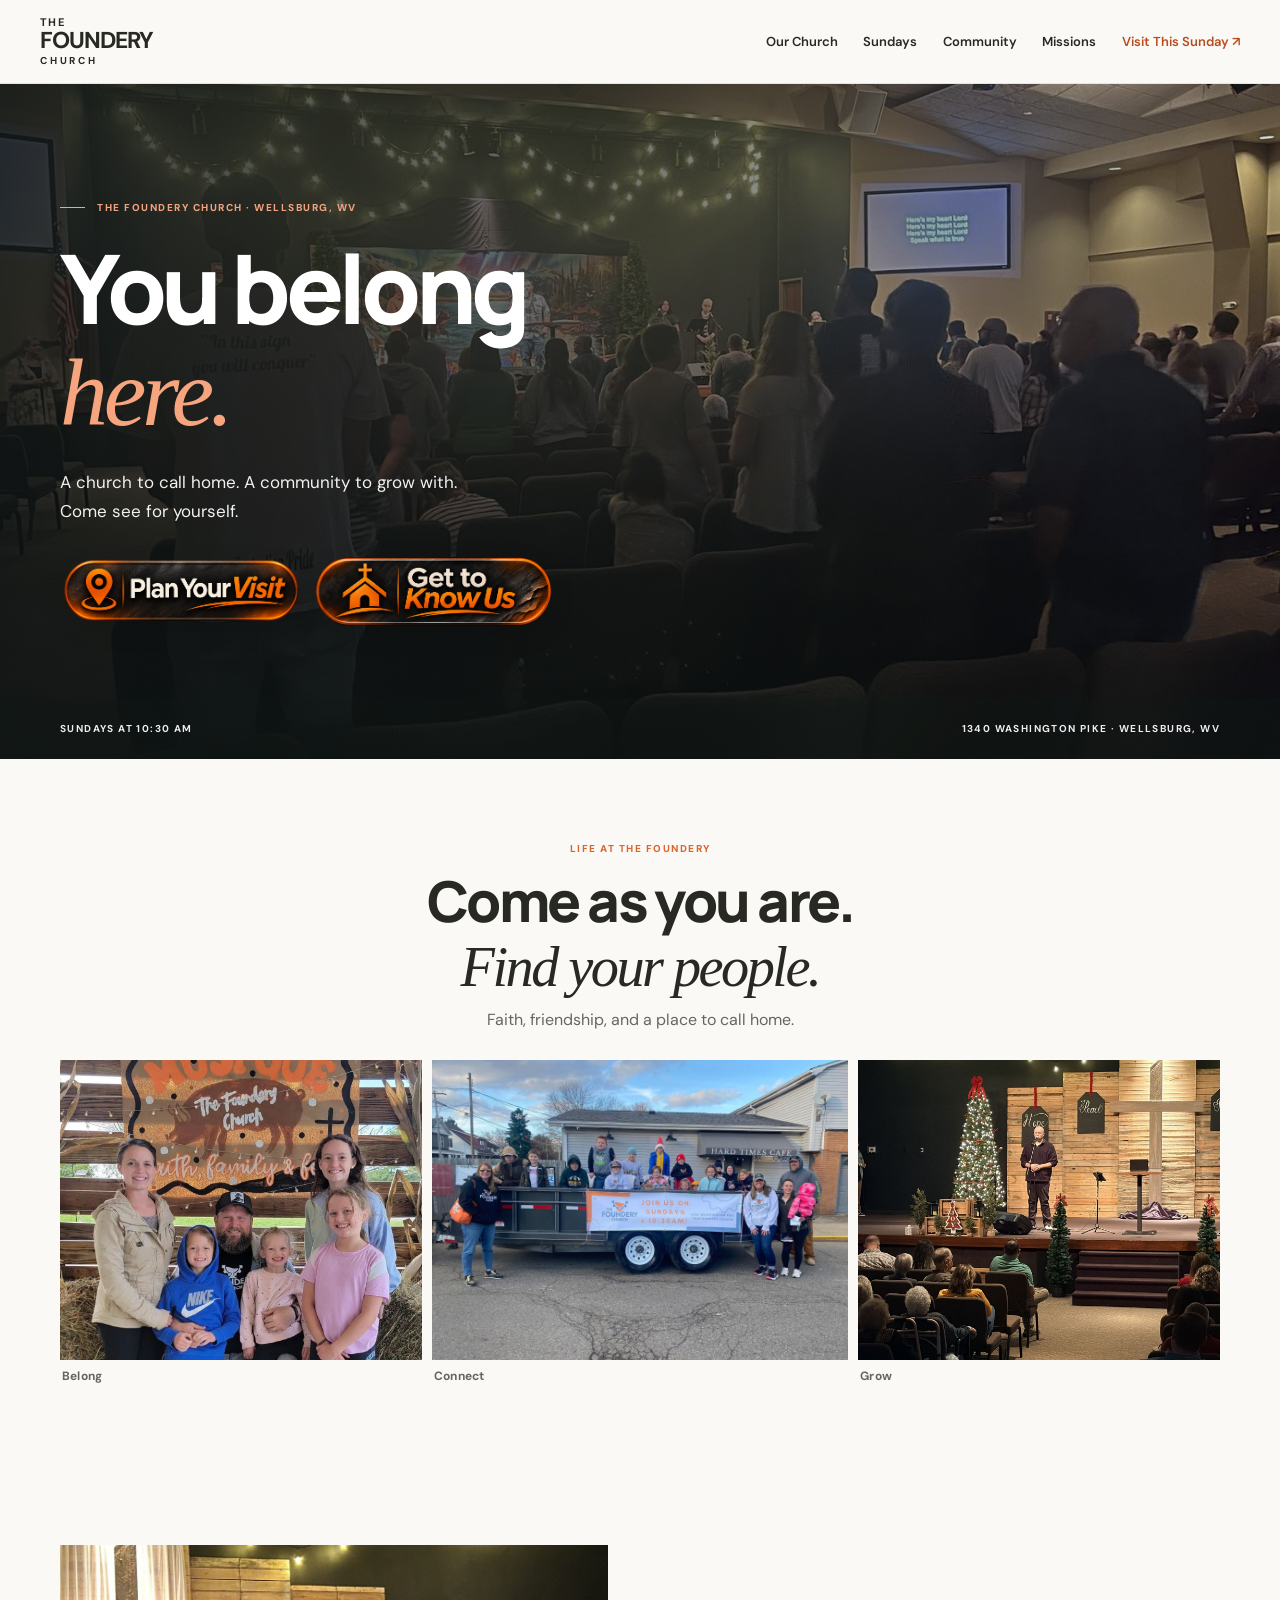
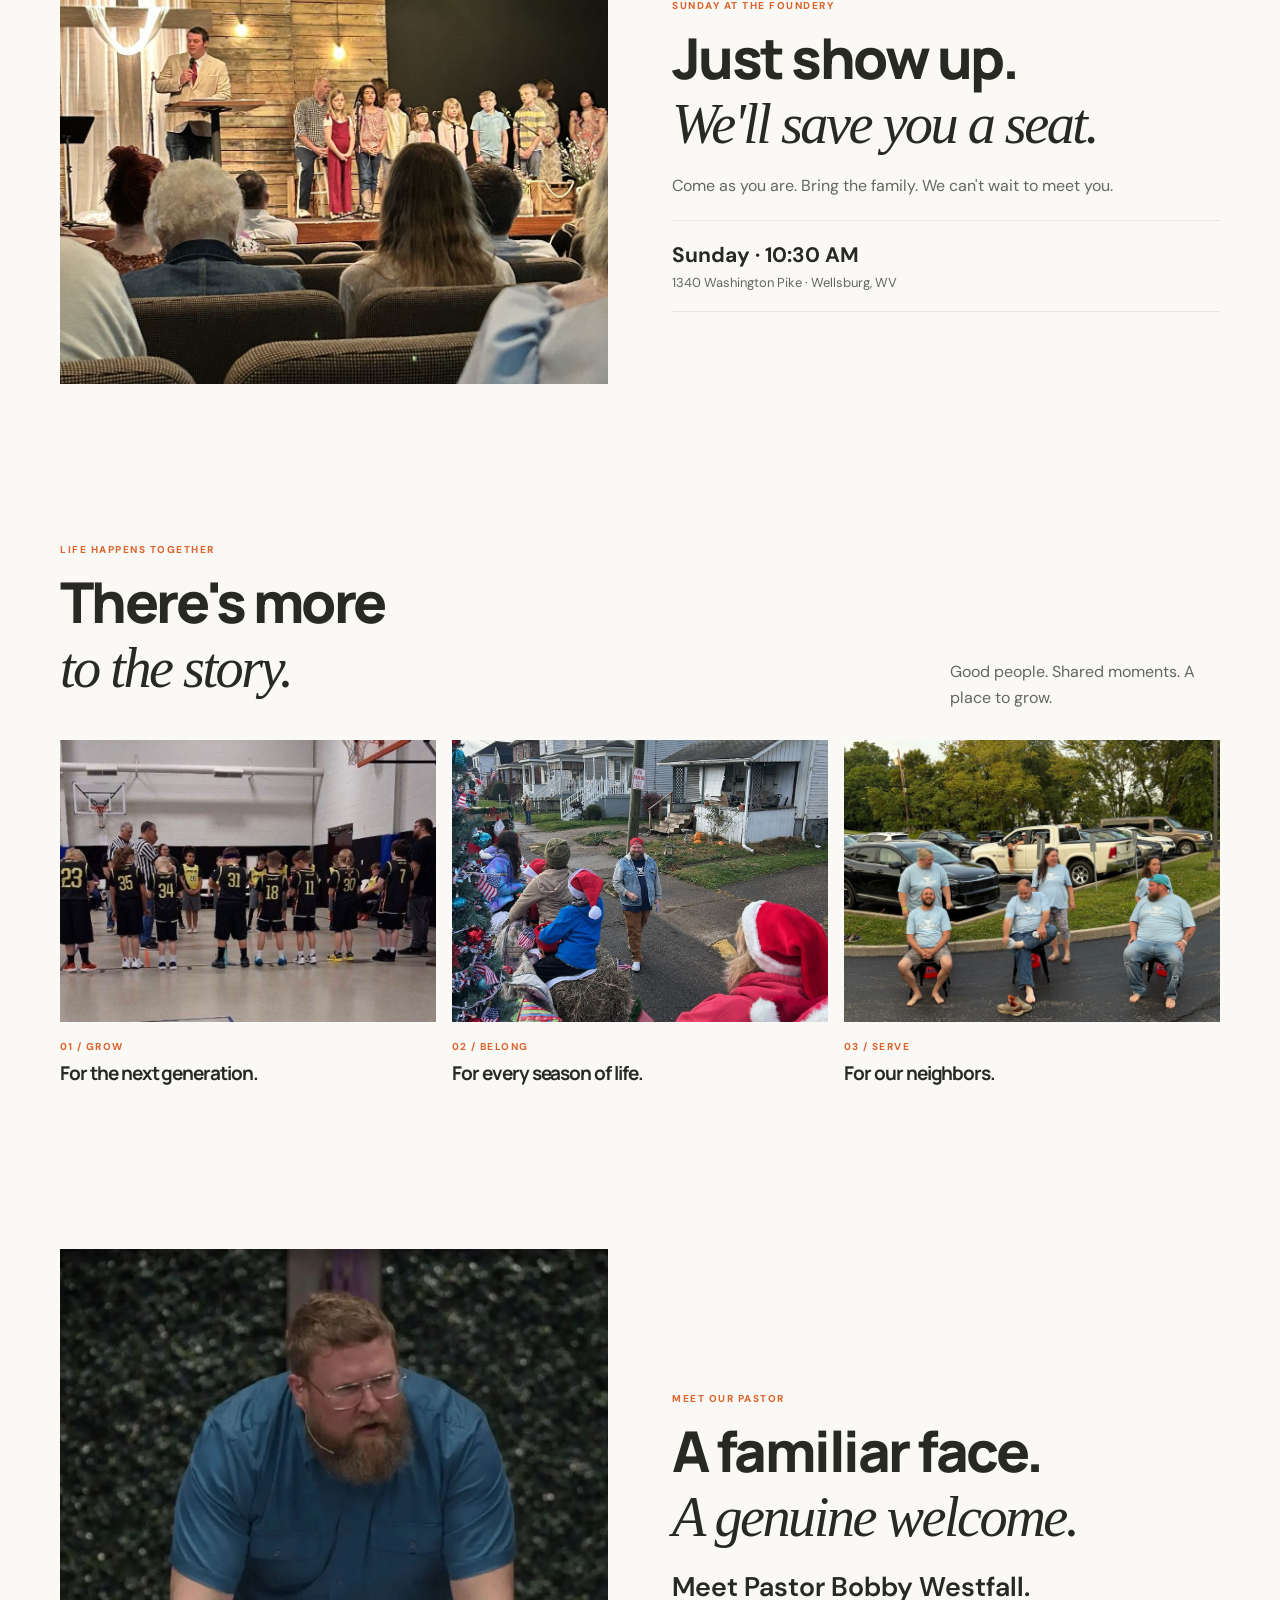
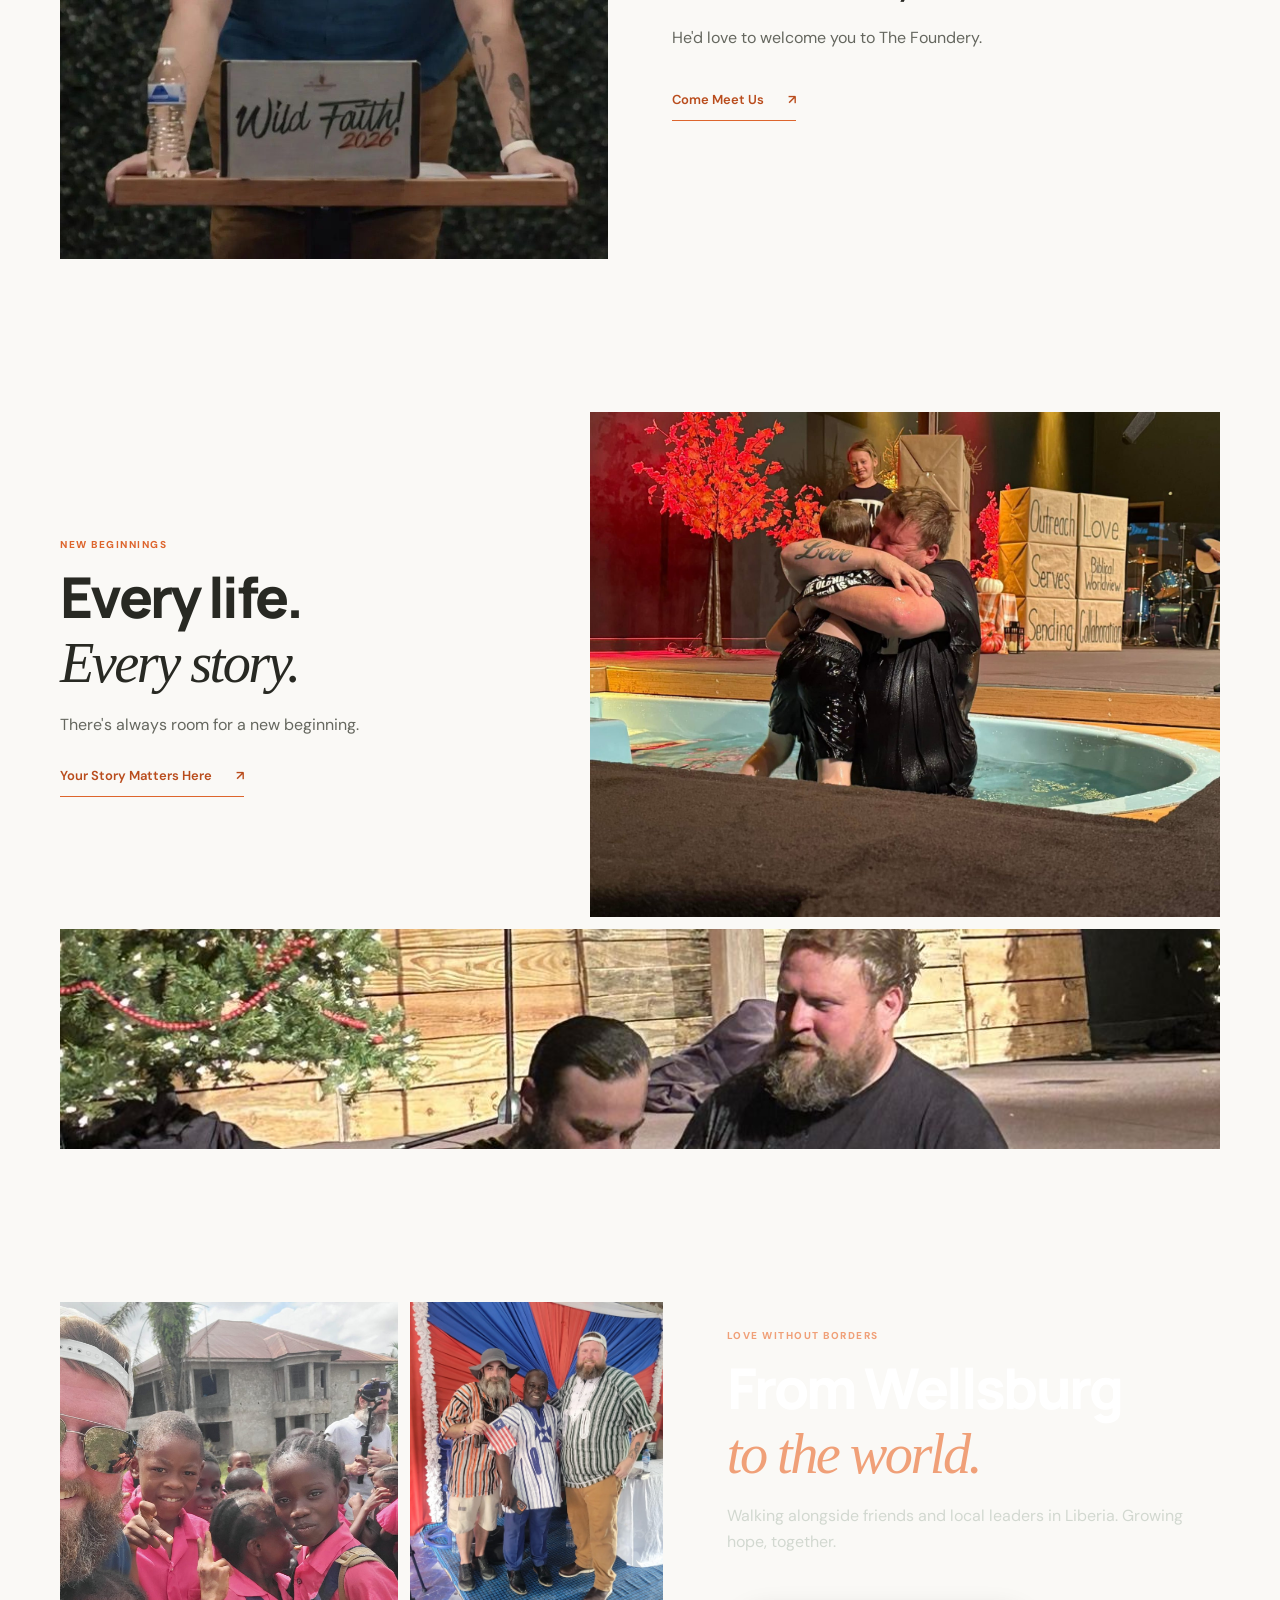
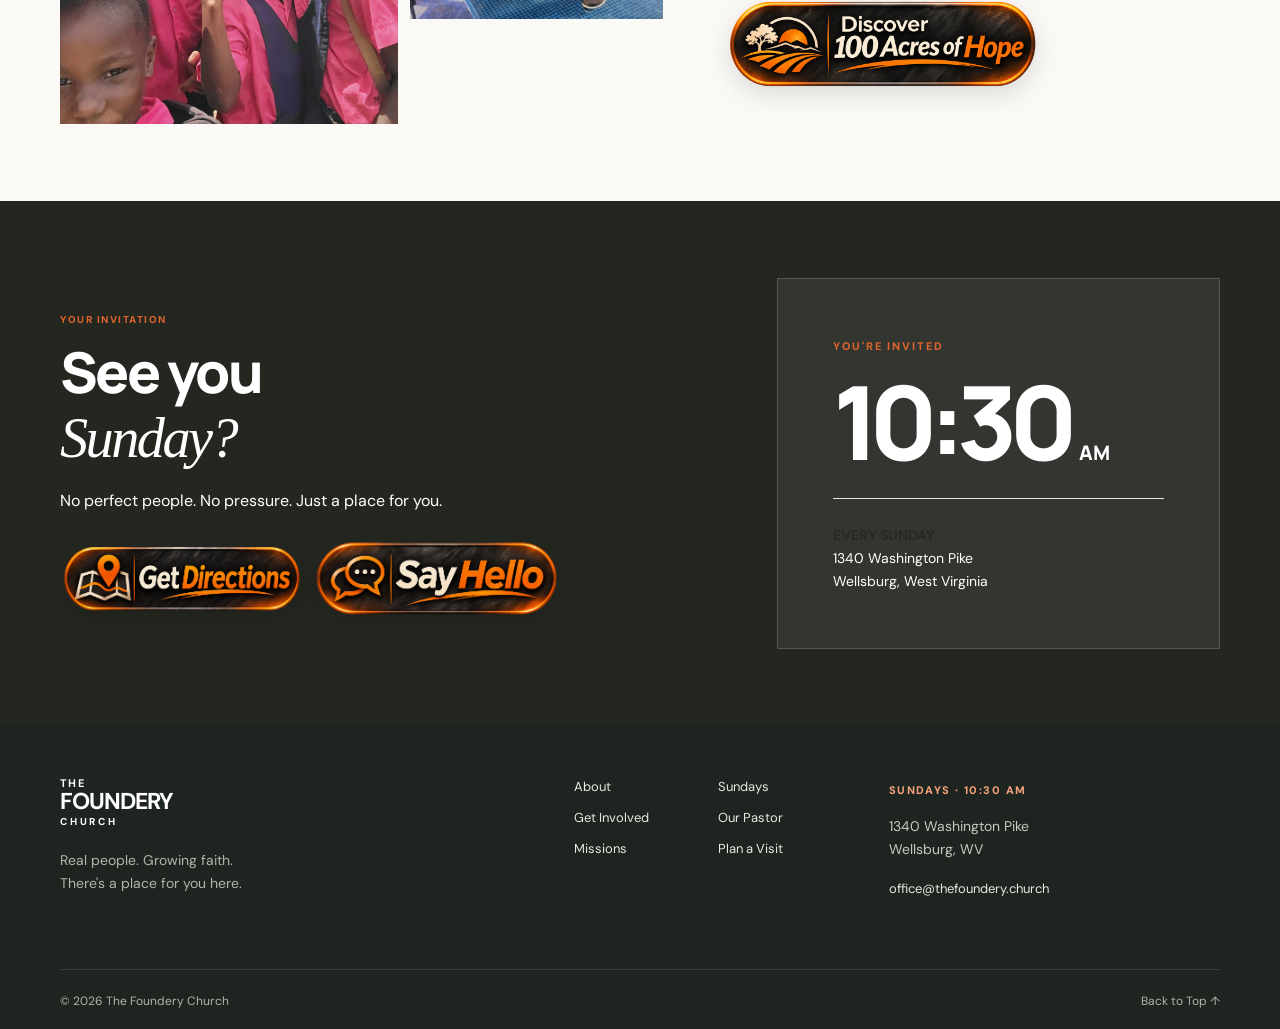
==== commit 628a1a9c: "Refresh stylesheet cache for Foundery visual polish" ====
--- a/index.html
+++ b/index.html
@@ -1,5 +1,5 @@
 <!doctype html>
-<html lang="en"><head><meta charset="utf-8"><meta name="viewport" content="width=device-width,initial-scale=1"><meta name="theme-color" content="#faf9f6"><meta name="description" content="The Foundery Church in Wellsburg, West Virginia. A welcoming community growing in faith and serving together. Sundays at 10:30 AM."><title>The Foundery Church | Find Your Place</title><link rel="preconnect" href="https://fonts.googleapis.com"><link rel="preconnect" href="https://fonts.gstatic.com" crossorigin><link href="https://fonts.googleapis.com/css2?family=DM+Sans:wght@400;500;600;700&family=Manrope:wght@400;500;600;700;800&display=swap" rel="stylesheet"><link rel="stylesheet" href="styles.css?v=foundery-buttons-20261112"><script src="script.js" defer></script></head>
+<html lang="en"><head><meta charset="utf-8"><meta name="viewport" content="width=device-width,initial-scale=1"><meta name="theme-color" content="#faf9f6"><meta name="description" content="The Foundery Church in Wellsburg, West Virginia. A welcoming community growing in faith and serving together. Sundays at 10:30 AM."><title>The Foundery Church | Find Your Place</title><link rel="preconnect" href="https://fonts.googleapis.com"><link rel="preconnect" href="https://fonts.gstatic.com" crossorigin><link href="https://fonts.googleapis.com/css2?family=DM+Sans:wght@400;500;600;700&family=Manrope:wght@400;500;600;700;800&display=swap" rel="stylesheet"><link rel="stylesheet" href="styles.css?v=visual-polish-20261112"><script src="script.js" defer></script></head>
 <body id="top"><a class="skip-link" href="#main">Skip to content</a>
 <header class="site-header"><div class="nav-shell"><a class="brand" href="#top" aria-label="The Foundery Church home"><span class="brand-mark"><img src="assets/foundery-logo-source.jpg" alt=""></span><span class="brand-type">THE <strong>FOUNDERY</strong><small>CHURCH</small></span></a><button class="menu-toggle" aria-label="Open menu" aria-controls="primary-nav" aria-expanded="false"><span></span><span></span></button><nav id="primary-nav" aria-label="Main navigation"><a href="#welcome">Our Church</a><a href="#sunday">Sundays</a><a href="#community">Community</a><a href="#missions">Missions</a><a href="#visit" class="nav-cta">Visit This Sunday ↗</a></nav></div></header>
 <main id="main"><section class="hero"><div class="hero-image" role="img" aria-label="Worship gathering at The Foundery Church"></div><div class="hero-overlay"></div><div class="container hero-inner"><div class="hero-copy"><span class="eyebrow hero-eyebrow"><span class="eyebrow-line"></span> THE FOUNDERY CHURCH · WELLSBURG, WV</span><h1>You belong<br><em>here.</em></h1><p>A church to call home. A community to grow with. Come see for yourself.</p><div class="hero-actions graphic-actions"><a class="graphic-button hero-graphic" href="#visit" aria-label="Plan Your Visit"><img src="assets/plan-your-visit.png" alt="Plan Your Visit" loading="lazy"></a><a class="graphic-button hero-graphic" href="#welcome" aria-label="Get to Know Us"><img src="assets/get-to-know-us.png" alt="Get to Know Us" loading="lazy"></a></div></div></div><div class="hero-footer"><span>SUNDAYS AT 10:30 AM</span><span>1340 WASHINGTON PIKE · WELLSBURG, WV</span></div></section>
--- a/styles.css
+++ b/styles.css
@@ -136,3 +136,117 @@
   .visit-panel{padding:22px!important}
   .footer{padding-top:35px!important}
 }
+
+
+/* Foundery graphic button system — only five image CTAs */
+.graphic-actions{display:flex!important;align-items:center!important;justify-content:flex-start!important;flex-wrap:wrap!important;gap:12px!important;margin-top:24px!important}
+.graphic-button{display:inline-flex!important;align-items:center!important;justify-content:center!important;flex:0 1 auto!important;width:clamp(185px,20vw,260px)!important;max-width:100%!important;padding:0!important;margin:0!important;background:transparent!important;border:0!important;border-radius:14px!important;box-shadow:none!important;text-decoration:none!important;overflow:visible!important;transition:transform .22s ease,filter .22s ease!important;line-height:0!important}
+.graphic-button img{display:block!important;width:100%!important;height:auto!important;max-width:100%!important;aspect-ratio:3/1!important;object-fit:contain!important;filter:drop-shadow(0 8px 12px rgba(0,0,0,.12))!important}
+.graphic-button:hover{transform:translateY(-3px)!important;filter:brightness(1.07)!important}
+.graphic-button:focus-visible{outline:3px solid #df8b47!important;outline-offset:5px!important}
+.hero .graphic-actions{gap:10px!important}
+.hero .graphic-button{width:clamp(180px,19vw,245px)!important}
+.missions .mission-graphic{width:clamp(240px,25vw,315px)!important;margin-top:22px!important}
+.visit .graphic-actions{gap:10px!important;margin-top:24px!important}
+.visit .visit-graphic{width:clamp(180px,20vw,245px)!important}
+.nav-cta{background:transparent!important;border:0!important;box-shadow:none!important;padding:0!important;color:inherit!important}
+.nav-cta:hover{color:#ca7540!important}
+.hero-actions .btn,.sunday-content .btn,.missions-copy .btn,.visit-actions .btn{display:none!important}
+.hero-secondary{display:none!important}
+@media(max-width:767px){
+ .graphic-actions{gap:9px!important}
+ .hero .graphic-actions{display:grid!important;grid-template-columns:repeat(2,minmax(0,1fr))!important;width:100%!important;max-width:460px!important}
+ .hero .graphic-button{width:100%!important;min-width:0!important}
+ .missions .mission-graphic{width:min(100%,300px)!important}
+ .visit .graphic-actions{display:grid!important;grid-template-columns:repeat(2,minmax(0,1fr))!important;width:100%!important;max-width:500px!important}
+ .visit .visit-graphic{width:100%!important;min-width:0!important}
+}
+@media(max-width:360px){.hero .graphic-actions,.visit .graphic-actions{grid-template-columns:1fr!important;max-width:240px!important}}
+@media(prefers-reduced-motion:reduce){.graphic-button{transition:none!important}.graphic-button:hover{transform:none!important}}
+
+
+/* November visual polish: consistent rhythm, intentional crops, comfortable mobile reading */
+:root{--ink:#282923;--muted:#65675f;--cream:#faf9f6;--line:#e8e5df}
+html{scroll-padding-top:84px}
+body{overflow-x:hidden}
+.site-header{position:sticky!important;top:0!important;z-index:50!important;background:rgba(250,249,246,.96)!important;backdrop-filter:blur(14px);-webkit-backdrop-filter:blur(14px)}
+.nav-shell{max-width:1200px}
+.site-header nav a{font-size:13px!important;font-weight:600!important}
+.site-header nav .nav-cta{color:var(--orange-dark)!important}
+.container{max-width:1160px}
+.section{padding:clamp(52px,6vw,80px) 0!important}
+h2{font-size:clamp(35px,4.4vw,58px)!important;line-height:1.14!important;letter-spacing:-.045em!important}
+h2 em{font-weight:400}
+p{line-height:1.65}
+.story-intro{max-width:760px}
+.story-strip{gap:10px!important}
+.story-strip figure{overflow:hidden}
+.story-strip img{aspect-ratio:4/3;object-fit:cover!important;height:300px!important;transition:transform .65s ease}
+.story-strip figure:nth-child(2) img{height:300px!important}
+.story-strip figure:hover img{transform:scale(1.025)}
+.sunday-grid,.pastor-grid,.baptism-grid,.missions-grid{gap:clamp(28px,5vw,64px)!important}
+.sunday-image,.pastor-photo,.baptism-image{width:100%!important;min-width:0!important;overflow:hidden!important;background:transparent!important;aspect-ratio:5/4!important;height:auto!important}
+.sunday-image img,.pastor-photo img,.baptism-image img{display:block!important;width:100%!important;height:100%!important;max-height:none!important;object-fit:cover!important}
+.sunday-image img{object-position:center 44%!important}
+.pastor-photo{aspect-ratio:4/5!important;max-height:610px!important}
+.pastor-photo img{object-position:center 24%!important}
+.baptism-image{aspect-ratio:5/4!important}
+.baptism-image img{object-position:center 48%!important}
+.community-cards{gap:16px!important}
+.community-photo{aspect-ratio:4/3!important;height:auto!important;overflow:hidden!important}
+.community-photo img{width:100%!important;height:100%!important;object-fit:cover!important}
+.community-card-text{padding:12px 0 4px!important}
+.community-card-text h3{font-size:19px!important;line-height:1.3!important}
+.baptism-gallery{margin-top:12px!important}
+.baptism-gallery img{height:220px!important;object-fit:cover!important;object-position:center 52%!important}
+.missions-photo{overflow:hidden!important;aspect-ratio:4/5!important;height:auto!important}
+.missions-photo img{width:100%!important;height:100%!important;object-fit:cover!important}
+.missions-photo.side-photo{aspect-ratio:4/5!important;margin-bottom:0!important}
+.missions-photos{align-items:center!important;gap:12px!important}
+.hero-image{background-position:center 48%!important}
+.hero-overlay{background:linear-gradient(90deg,rgba(13,19,19,.82) 0%,rgba(13,19,19,.59) 48%,rgba(13,19,19,.12) 100%),linear-gradient(0deg,rgba(13,19,19,.33),transparent 45%)!important}
+.hero h1{line-height:1.05!important;letter-spacing:-.055em!important}
+.hero-inner{max-width:1160px}
+.hero-footer{line-height:1.5!important}
+.visit-panel{box-shadow:none!important}
+.footer{padding-top:52px!important}
+.inline-link{font-weight:600}
+@media(max-width:820px){
+ .site-header nav{max-height:calc(100dvh - 74px);overflow:auto}
+ .site-header nav .nav-cta{margin-top:0!important;text-align:left!important;padding:14px 0!important;border-bottom:1px solid var(--line)!important}
+ .section{padding:48px 0!important}
+ .hero-inner{padding-top:76px!important;padding-bottom:112px!important}
+ .story-strip img,.story-strip figure:nth-child(2) img{height:230px!important}
+ .sunday-image{aspect-ratio:5/4!important}
+ .pastor-photo{aspect-ratio:5/4!important;max-height:440px!important}
+ .baptism-image{aspect-ratio:5/4!important}
+ .missions-photo img{object-fit:cover!important}
+ .missions-photos{max-width:100%!important}
+}
+@media(max-width:600px){
+ .container{width:calc(100% - 36px)!important}
+ .nav-shell{width:calc(100% - 36px)!important}
+ .hero{min-height:640px!important}
+ .hero-image{background-position:60% center!important}
+ .hero-overlay{background:linear-gradient(90deg,rgba(12,19,19,.86),rgba(12,19,19,.56) 78%),linear-gradient(0deg,rgba(12,19,19,.34),transparent 55%)!important}
+ .hero-inner{width:calc(100% - 36px)!important;margin:0 18px!important;padding-top:65px!important;padding-bottom:124px!important}
+ .hero h1{font-size:clamp(48px,12vw,66px)!important}
+ .hero-copy>p{font-size:16px!important;max-width:340px!important}
+ .hero-footer{padding:14px 18px!important;font-size:9px!important;letter-spacing:.09em!important}
+ .section{padding:42px 0!important}
+ h2{font-size:clamp(33px,9vw,46px)!important}
+ .story-strip{gap:8px!important}
+ .story-strip img,.story-strip figure:nth-child(2) img{height:185px!important}
+ .story-strip figure:nth-child(3) img{height:210px!important}
+ .sunday-image,.pastor-photo,.baptism-image{aspect-ratio:5/4!important;height:auto!important;max-height:none!important}
+ .sunday-image img,.pastor-photo img,.baptism-image img{height:100%!important;width:100%!important;object-fit:cover!important}
+ .pastor-photo img{object-position:center 28%!important}
+ .community-cards{gap:12px!important}
+ .community-card-text h3{font-size:16px!important}
+ .baptism-gallery img{height:170px!important}
+ .missions-photos{gap:8px!important}
+ .missions-photo,.missions-photo.side-photo{aspect-ratio:4/5!important;height:auto!important}
+ .visit-grid{gap:28px!important}
+ .visit-panel{padding:25px!important}
+}
+@media(prefers-reduced-motion:reduce){html{scroll-behavior:auto!important}.story-strip img{transition:none!important}}
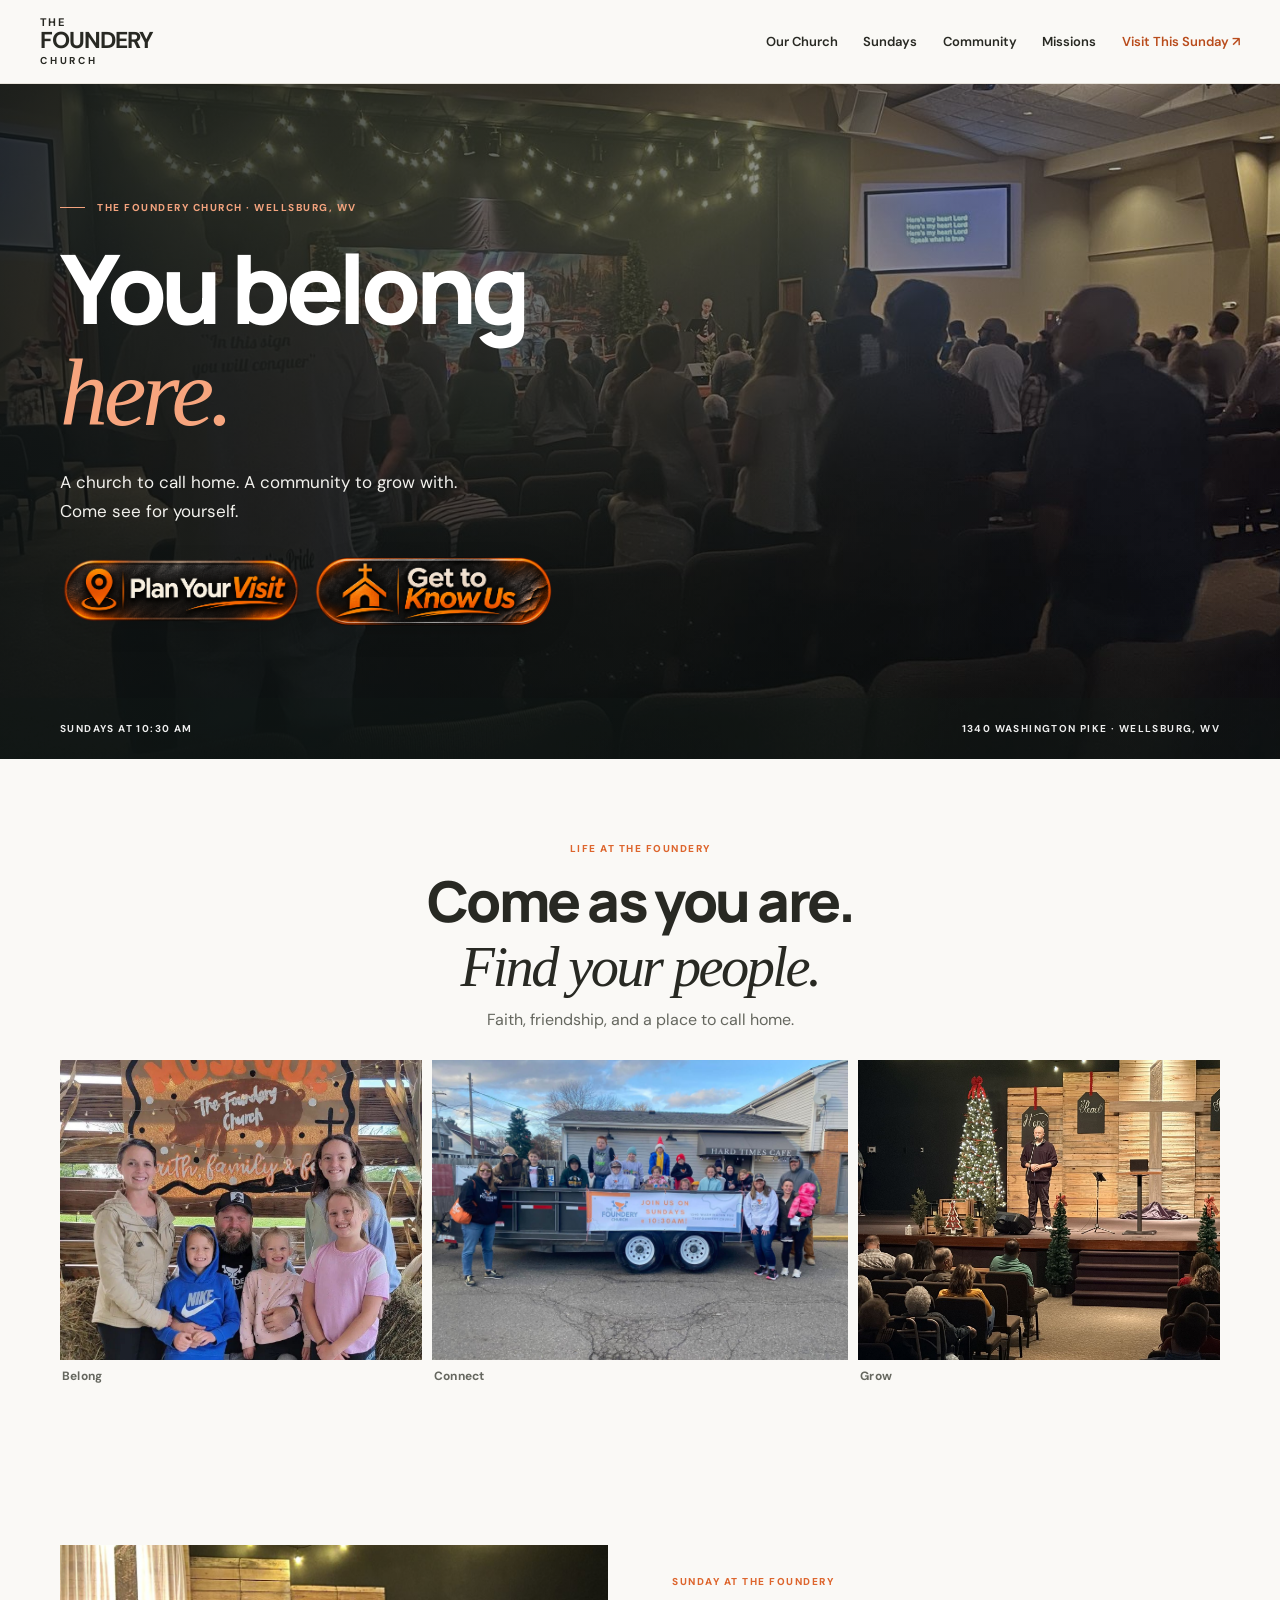
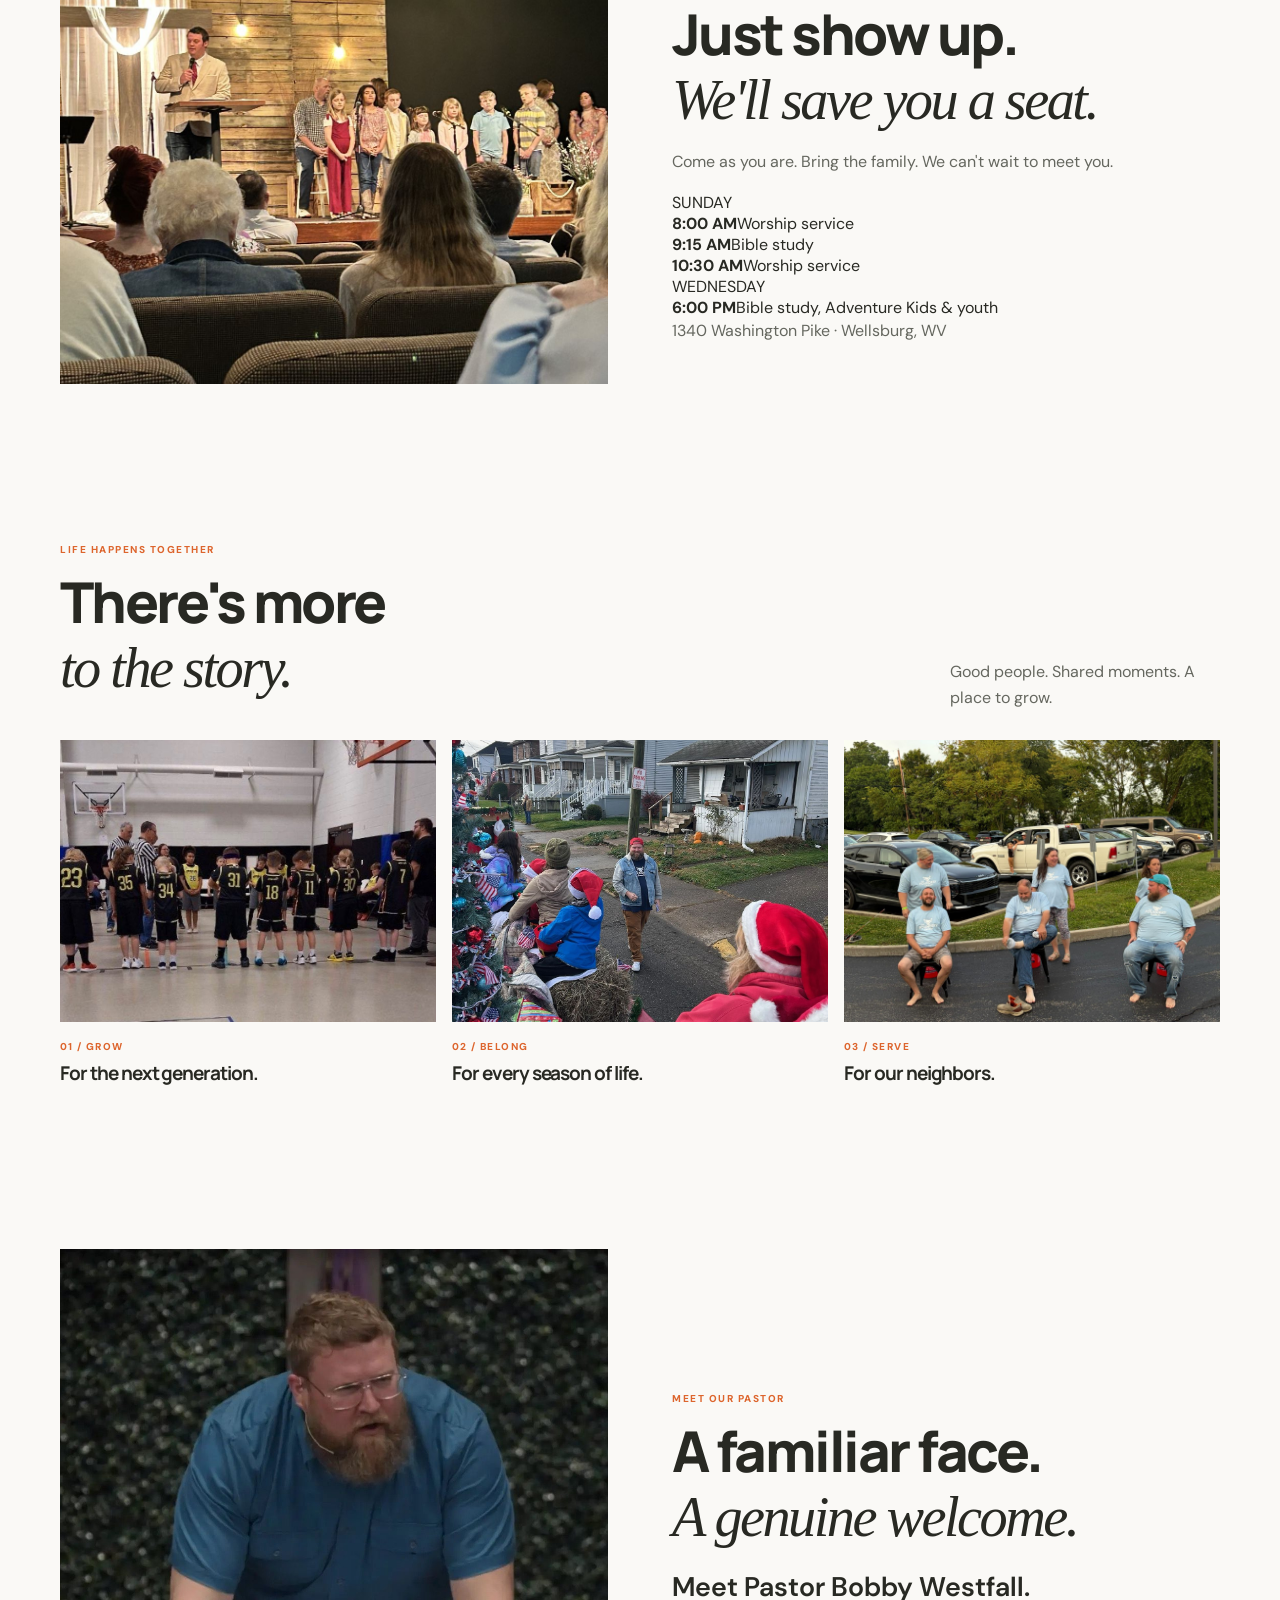
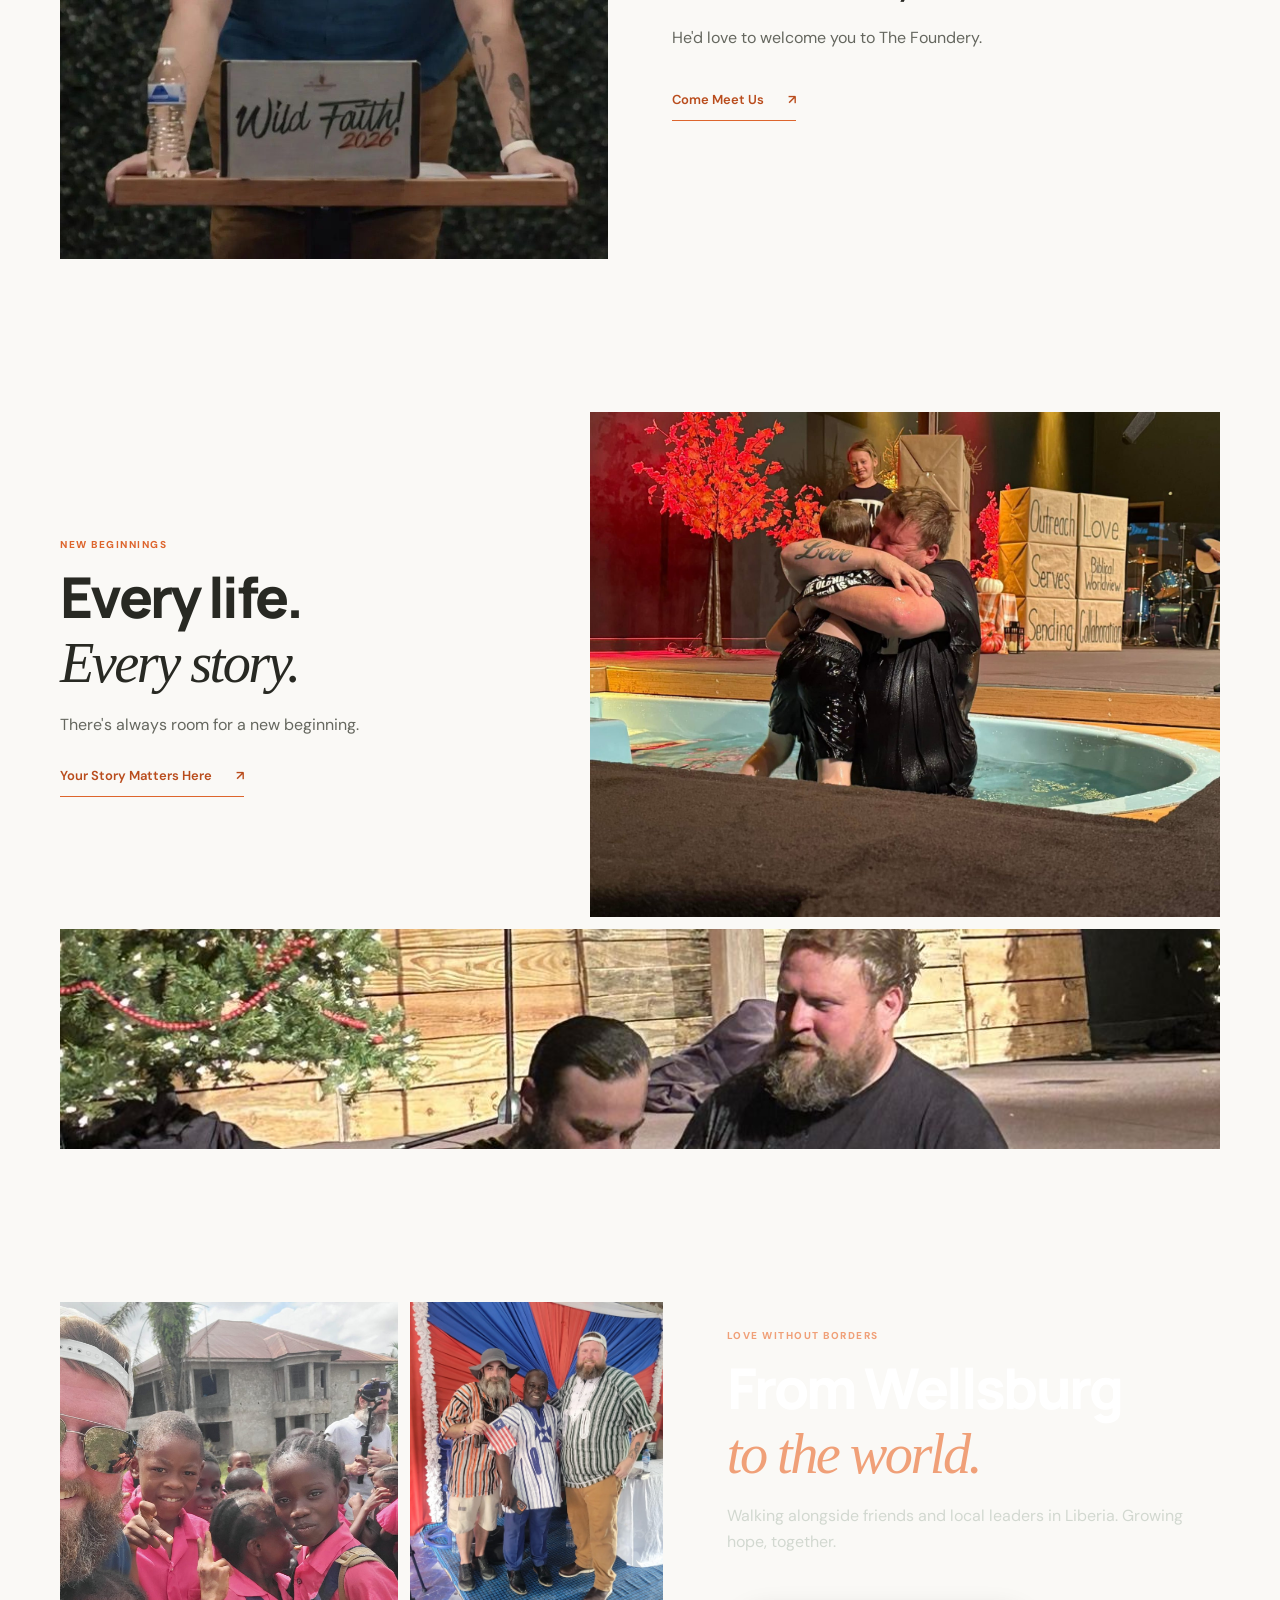
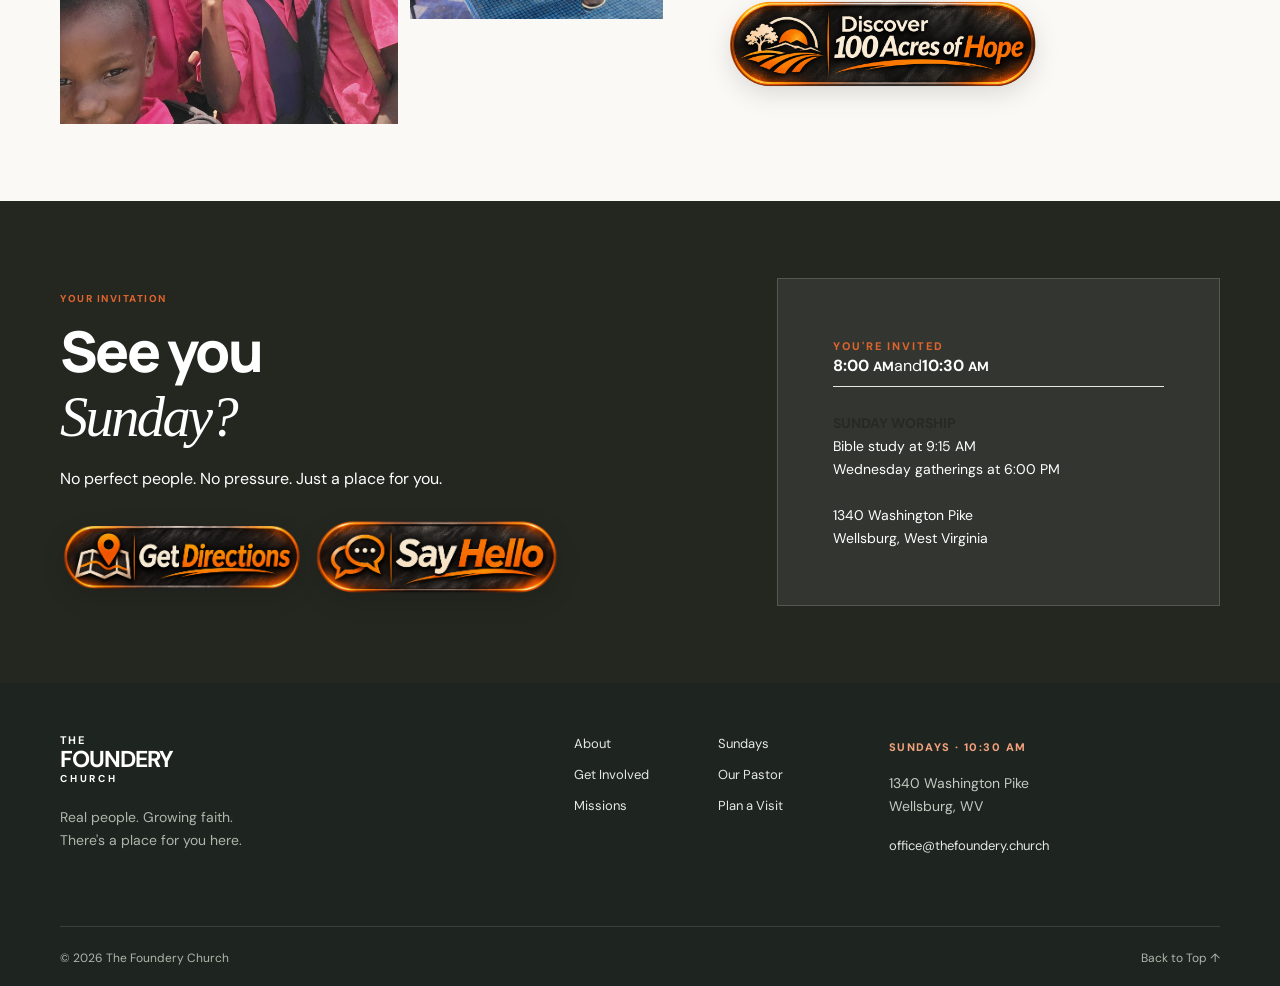
==== commit 48389009: "Add Sunday early worship, Bible study, and Wednesday kids and youth gatherings" ====
--- a/index.html
+++ b/index.html
@@ -1,13 +1,13 @@
 <!doctype html>
-<html lang="en"><head><meta charset="utf-8"><meta name="viewport" content="width=device-width,initial-scale=1"><meta name="theme-color" content="#faf9f6"><meta name="description" content="The Foundery Church in Wellsburg, West Virginia. A welcoming community growing in faith and serving together. Sundays at 10:30 AM."><title>The Foundery Church | Find Your Place</title><link rel="preconnect" href="https://fonts.googleapis.com"><link rel="preconnect" href="https://fonts.gstatic.com" crossorigin><link href="https://fonts.googleapis.com/css2?family=DM+Sans:wght@400;500;600;700&family=Manrope:wght@400;500;600;700;800&display=swap" rel="stylesheet"><link rel="stylesheet" href="styles.css?v=visual-polish-20261112"><script src="script.js" defer></script></head>
+<html lang="en"><head><meta charset="utf-8"><meta name="viewport" content="width=device-width,initial-scale=1"><meta name="theme-color" content="#faf9f6"><meta name="description" content="The Foundery Church in Wellsburg, West Virginia. A welcoming community growing in faith and serving together. Sunday worship at 8:00 and 10:30 AM, Bible study at 9:15 AM, and Wednesday gatherings at 6:00 PM."><title>The Foundery Church | Find Your Place</title><link rel="preconnect" href="https://fonts.googleapis.com"><link rel="preconnect" href="https://fonts.gstatic.com" crossorigin><link href="https://fonts.googleapis.com/css2?family=DM+Sans:wght@400;500;600;700&family=Manrope:wght@400;500;600;700;800&display=swap" rel="stylesheet"><link rel="stylesheet" href="styles.css?v=weekly-times-20261112"><script src="script.js" defer></script></head>
 <body id="top"><a class="skip-link" href="#main">Skip to content</a>
 <header class="site-header"><div class="nav-shell"><a class="brand" href="#top" aria-label="The Foundery Church home"><span class="brand-mark"><img src="assets/foundery-logo-source.jpg" alt=""></span><span class="brand-type">THE <strong>FOUNDERY</strong><small>CHURCH</small></span></a><button class="menu-toggle" aria-label="Open menu" aria-controls="primary-nav" aria-expanded="false"><span></span><span></span></button><nav id="primary-nav" aria-label="Main navigation"><a href="#welcome">Our Church</a><a href="#sunday">Sundays</a><a href="#community">Community</a><a href="#missions">Missions</a><a href="#visit" class="nav-cta">Visit This Sunday ↗</a></nav></div></header>
 <main id="main"><section class="hero"><div class="hero-image" role="img" aria-label="Worship gathering at The Foundery Church"></div><div class="hero-overlay"></div><div class="container hero-inner"><div class="hero-copy"><span class="eyebrow hero-eyebrow"><span class="eyebrow-line"></span> THE FOUNDERY CHURCH · WELLSBURG, WV</span><h1>You belong<br><em>here.</em></h1><p>A church to call home. A community to grow with. Come see for yourself.</p><div class="hero-actions graphic-actions"><a class="graphic-button hero-graphic" href="#visit" aria-label="Plan Your Visit"><img src="assets/plan-your-visit.png" alt="Plan Your Visit" loading="lazy"></a><a class="graphic-button hero-graphic" href="#welcome" aria-label="Get to Know Us"><img src="assets/get-to-know-us.png" alt="Get to Know Us" loading="lazy"></a></div></div></div><div class="hero-footer"><span>SUNDAYS AT 10:30 AM</span><span>1340 WASHINGTON PIKE · WELLSBURG, WV</span></div></section>
 <section class="welcome section" id="welcome"><div class="container story-intro"><span class="eyebrow">LIFE AT THE FOUNDERY</span><h2>Come as you are.<br><em>Find your people.</em></h2><p>Faith, friendship, and a place to call home.</p></div><div class="container story-strip"><figure><img src="assets/family-festival.jpg" alt="Foundery friends and families together" loading="lazy"><figcaption>Belong</figcaption></figure><figure><img src="assets/community-parade.jpg" alt="Foundery neighbors celebrating together" loading="lazy"><figcaption>Connect</figcaption></figure><figure><img src="assets/church-gathering.jpg" alt="A gathering of the Foundery community" loading="lazy"><figcaption>Grow</figcaption></figure></div></section>
-<section class="sunday section" id="sunday"><div class="container sunday-grid"><div class="sunday-image"><img src="assets/worship-service.jpg" alt="A Sunday worship gathering at The Foundery Church" loading="lazy"></div><div class="sunday-content"><span class="eyebrow">SUNDAY AT THE FOUNDERY</span><h2>Just show up.<br><em>We'll save you a seat.</em></h2><p>Come as you are. Bring the family. We can't wait to meet you.</p><div class="sunday-simple"><strong>Sunday · 10:30 AM</strong><span>1340 Washington Pike · Wellsburg, WV</span></div></div></div></section>
+<section class="sunday section" id="sunday"><div class="container sunday-grid"><div class="sunday-image"><img src="assets/worship-service.jpg" alt="A Sunday worship gathering at The Foundery Church" loading="lazy"></div><div class="sunday-content"><span class="eyebrow">SUNDAY AT THE FOUNDERY</span><h2>Just show up.<br><em>We'll save you a seat.</em></h2><p>Come as you are. Bring the family. We can't wait to meet you.</p><div class="gathering-times" aria-label="Weekly gathering times"><div class="gathering-day"><span class="gathering-label">SUNDAY</span><div class="gathering-item"><strong>8:00 AM</strong><span>Worship service</span></div><div class="gathering-item"><strong>9:15 AM</strong><span>Bible study</span></div><div class="gathering-item"><strong>10:30 AM</strong><span>Worship service</span></div></div><div class="gathering-day"><span class="gathering-label">WEDNESDAY</span><div class="gathering-item"><strong>6:00 PM</strong><span>Bible study, Adventure Kids &amp; youth</span></div></div></div><p class="gathering-address">1340 Washington Pike · Wellsburg, WV</p></div></div></section>
 <section class="community section" id="community"><div class="container"><div class="section-top"><div><span class="eyebrow">LIFE HAPPENS TOGETHER</span><h2>There's more<br><em>to the story.</em></h2></div><p>Good people. Shared moments. A place to grow.</p></div><div class="community-cards"><article class="community-card"><div class="community-photo"><img src="assets/future-hoopers.jpg" alt="Children playing basketball together at Future Hoopers" loading="lazy"></div><div class="community-card-text"><span>01 / GROW</span><h3>For the next generation.</h3></div></article><article class="community-card"><div class="community-photo"><img src="assets/community-hayride.jpg" alt="Foundery friends on a community hayride" loading="lazy"></div><div class="community-card-text"><span>02 / BELONG</span><h3>For every season of life.</h3></div></article><article class="community-card"><div class="community-photo"><img src="assets/community-volunteers.jpg" alt="Foundery volunteers spending time together" loading="lazy"></div><div class="community-card-text"><span>03 / SERVE</span><h3>For our neighbors.</h3></div></article></div></div></section>
 <section class="pastor section" id="pastor"><div class="container pastor-grid"><div class="pastor-photo"><img src="assets/pastor-speaking.jpg" alt="Pastor Bobby Westfall sharing a message" loading="lazy"></div><div class="pastor-copy"><span class="eyebrow">MEET OUR PASTOR</span><h2>A familiar face.<br><em>A genuine welcome.</em></h2><p class="large-copy">Meet Pastor Bobby Westfall.</p><p>He'd love to welcome you to The Foundery.</p><a class="inline-link" href="#visit">Come Meet Us <span>↗</span></a></div></div></section>
 <section class="baptism section"><div class="container baptism-grid"><div class="baptism-copy"><span class="eyebrow">NEW BEGINNINGS</span><h2>Every life.<br><em>Every story.</em></h2><p>There's always room for a new beginning.</p><a class="inline-link" href="#visit">Your Story Matters Here <span>↗</span></a></div><div class="baptism-image"><img src="assets/baptism-embrace.jpg" alt="A joyful embrace following a Foundery baptism" loading="lazy"></div></div><div class="container baptism-gallery"><img src="assets/baptism.jpg" alt="A baptism celebration at The Foundery" loading="lazy"></div></section>
 <section class="missions section" id="missions"><div class="container missions-grid"><div class="missions-photos"><div class="missions-photo main-photo"><img src="assets/liberia-school-visit.jpg" alt="Building relationships with children in Liberia" loading="lazy"></div><div class="missions-photo side-photo"><img src="assets/liberia-partnership.jpg" alt="Foundery team and ministry partners in Liberia" loading="lazy"></div></div><div class="missions-copy"><span class="eyebrow">LOVE WITHOUT BORDERS</span><h2>From Wellsburg<br><em>to the world.</em></h2><p>Walking alongside friends and local leaders in Liberia. Growing hope, together.</p><a class="graphic-button mission-graphic" href="https://100acresofhope.com/" target="_blank" rel="noopener noreferrer" aria-label="Discover 100 Acres of Hope"><img src="assets/discover-100-acres-of-hope.png" alt="Discover 100 Acres of Hope" loading="lazy"></a></div></div></section>
-<section class="visit section" id="visit"><div class="container visit-grid"><div><span class="eyebrow">YOUR INVITATION</span><h2>See you<br><em>Sunday?</em></h2><p>No perfect people. No pressure. Just a place for you.</p><div class="visit-actions graphic-actions"><a class="graphic-button visit-graphic" href="https://www.google.com/maps/search/?api=1&amp;query=1340+Washington+Pike+Wellsburg+WV" target="_blank" rel="noopener noreferrer" aria-label="Get Directions"><img src="assets/get-directions.png" alt="Get Directions" loading="lazy"></a><a class="graphic-button visit-graphic" href="mailto:office@thefoundery.church?subject=Planning%20a%20Visit" aria-label="Say Hello"><img src="assets/say-hello.png" alt="Say Hello" loading="lazy"></a></div></div><div class="visit-panel"><span>YOU'RE INVITED</span><strong>10:30 <small>AM</small></strong><div class="visit-rule"></div><p><b>EVERY SUNDAY</b><br>1340 Washington Pike<br>Wellsburg, West Virginia</p></div></div></section></main>
+<section class="visit section" id="visit"><div class="container visit-grid"><div><span class="eyebrow">YOUR INVITATION</span><h2>See you<br><em>Sunday?</em></h2><p>No perfect people. No pressure. Just a place for you.</p><div class="visit-actions graphic-actions"><a class="graphic-button visit-graphic" href="https://www.google.com/maps/search/?api=1&amp;query=1340+Washington+Pike+Wellsburg+WV" target="_blank" rel="noopener noreferrer" aria-label="Get Directions"><img src="assets/get-directions.png" alt="Get Directions" loading="lazy"></a><a class="graphic-button visit-graphic" href="mailto:office@thefoundery.church?subject=Planning%20a%20Visit" aria-label="Say Hello"><img src="assets/say-hello.png" alt="Say Hello" loading="lazy"></a></div></div><div class="visit-panel"><span>YOU'RE INVITED</span><div class="visit-service-times"><strong>8:00 <small>AM</small></strong><span>and</span><strong>10:30 <small>AM</small></strong></div><div class="visit-rule"></div><p><b>SUNDAY WORSHIP</b><br>Bible study at 9:15 AM<br>Wednesday gatherings at 6:00 PM<br><br>1340 Washington Pike<br>Wellsburg, West Virginia</p></div></div></section></main>
 <footer class="footer"><div class="container footer-main"><div><a class="brand footer-brand" href="#top"><span class="brand-mark"><img src="assets/foundery-logo-source.jpg" alt=""></span><span class="brand-type">THE <strong>FOUNDERY</strong><small>CHURCH</small></span></a><p>Real people. Growing faith.<br>There's a place for you here.</p></div><div class="footer-links"><a href="#welcome">About</a><a href="#sunday">Sundays</a><a href="#community">Get Involved</a><a href="#pastor">Our Pastor</a><a href="#missions">Missions</a><a href="#visit">Plan a Visit</a></div><div class="footer-contact"><span>SUNDAYS · 10:30 AM</span><p>1340 Washington Pike<br>Wellsburg, WV</p><a href="mailto:office@thefoundery.church">office@thefoundery.church</a></div></div><div class="container footer-bottom"><span>© <span id="year">2026</span> The Foundery Church</span><a href="#top">Back to Top ↑</a></div></footer></body></html>
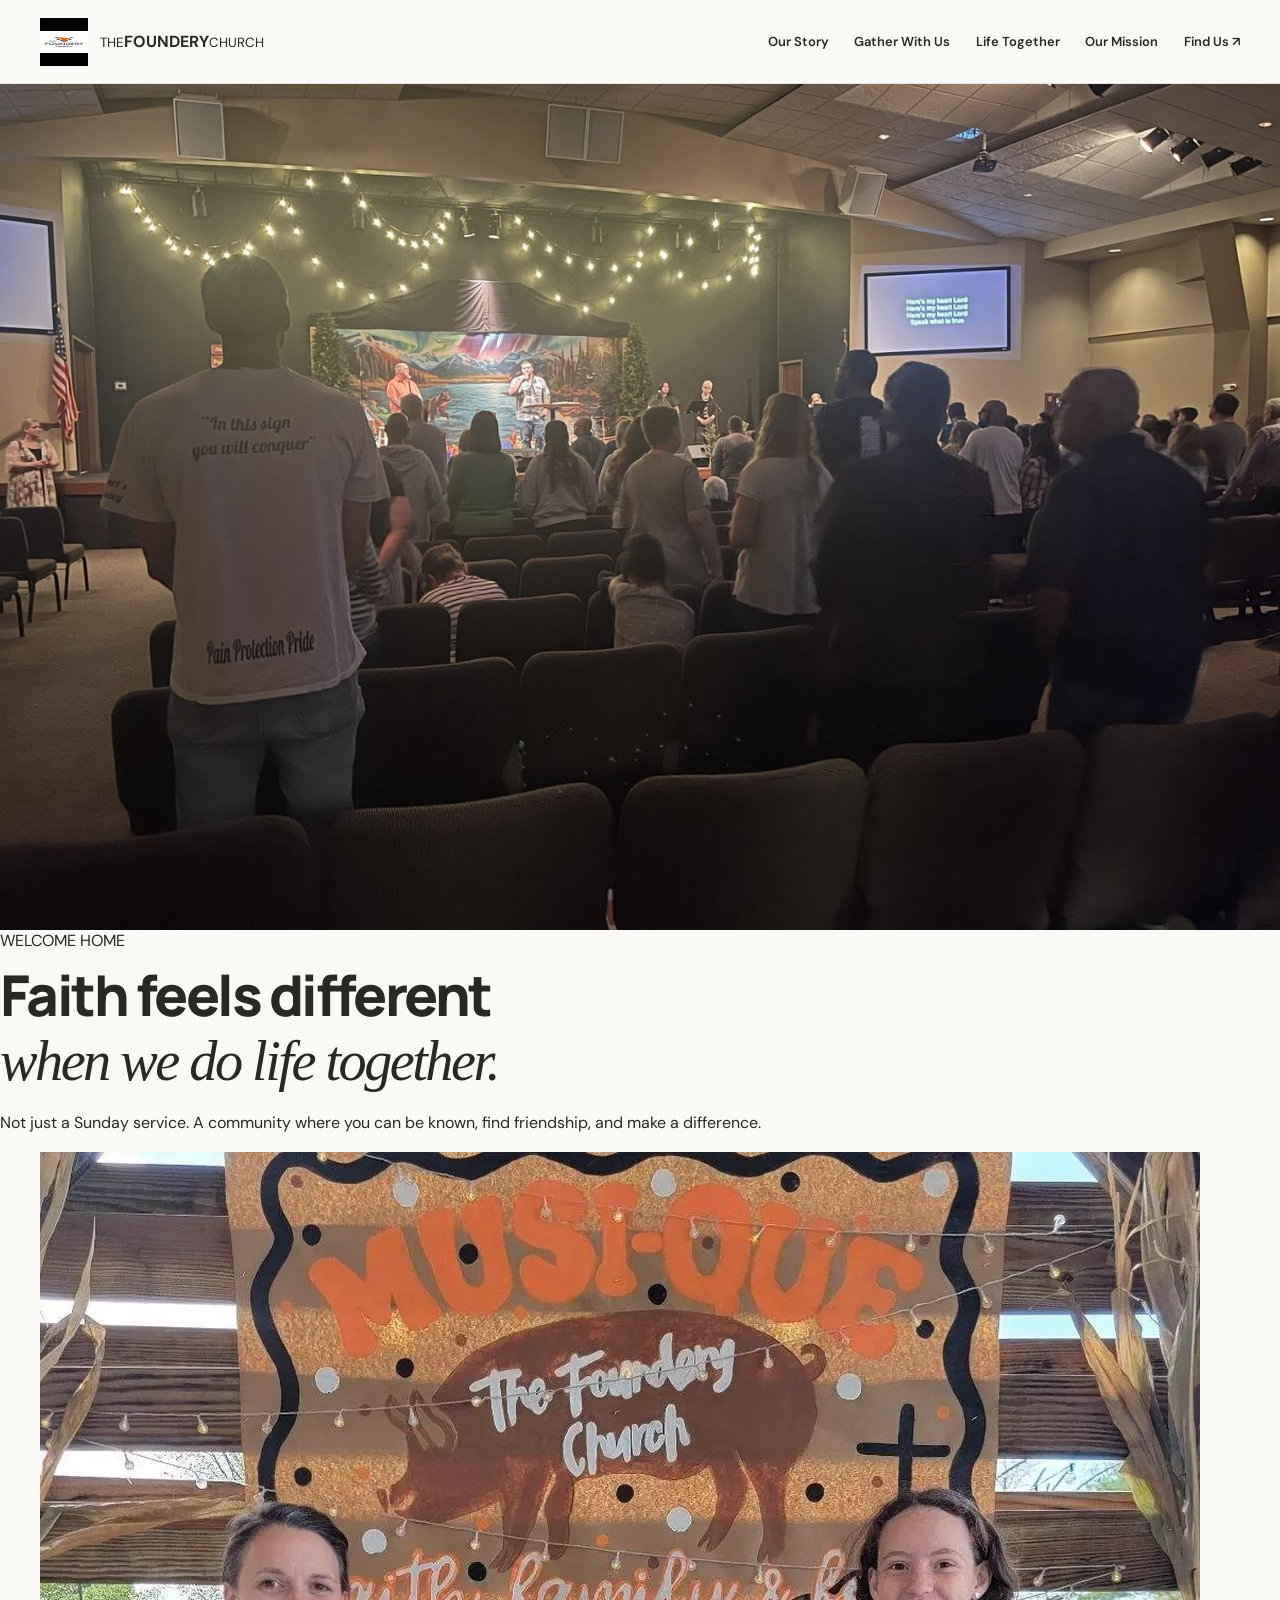
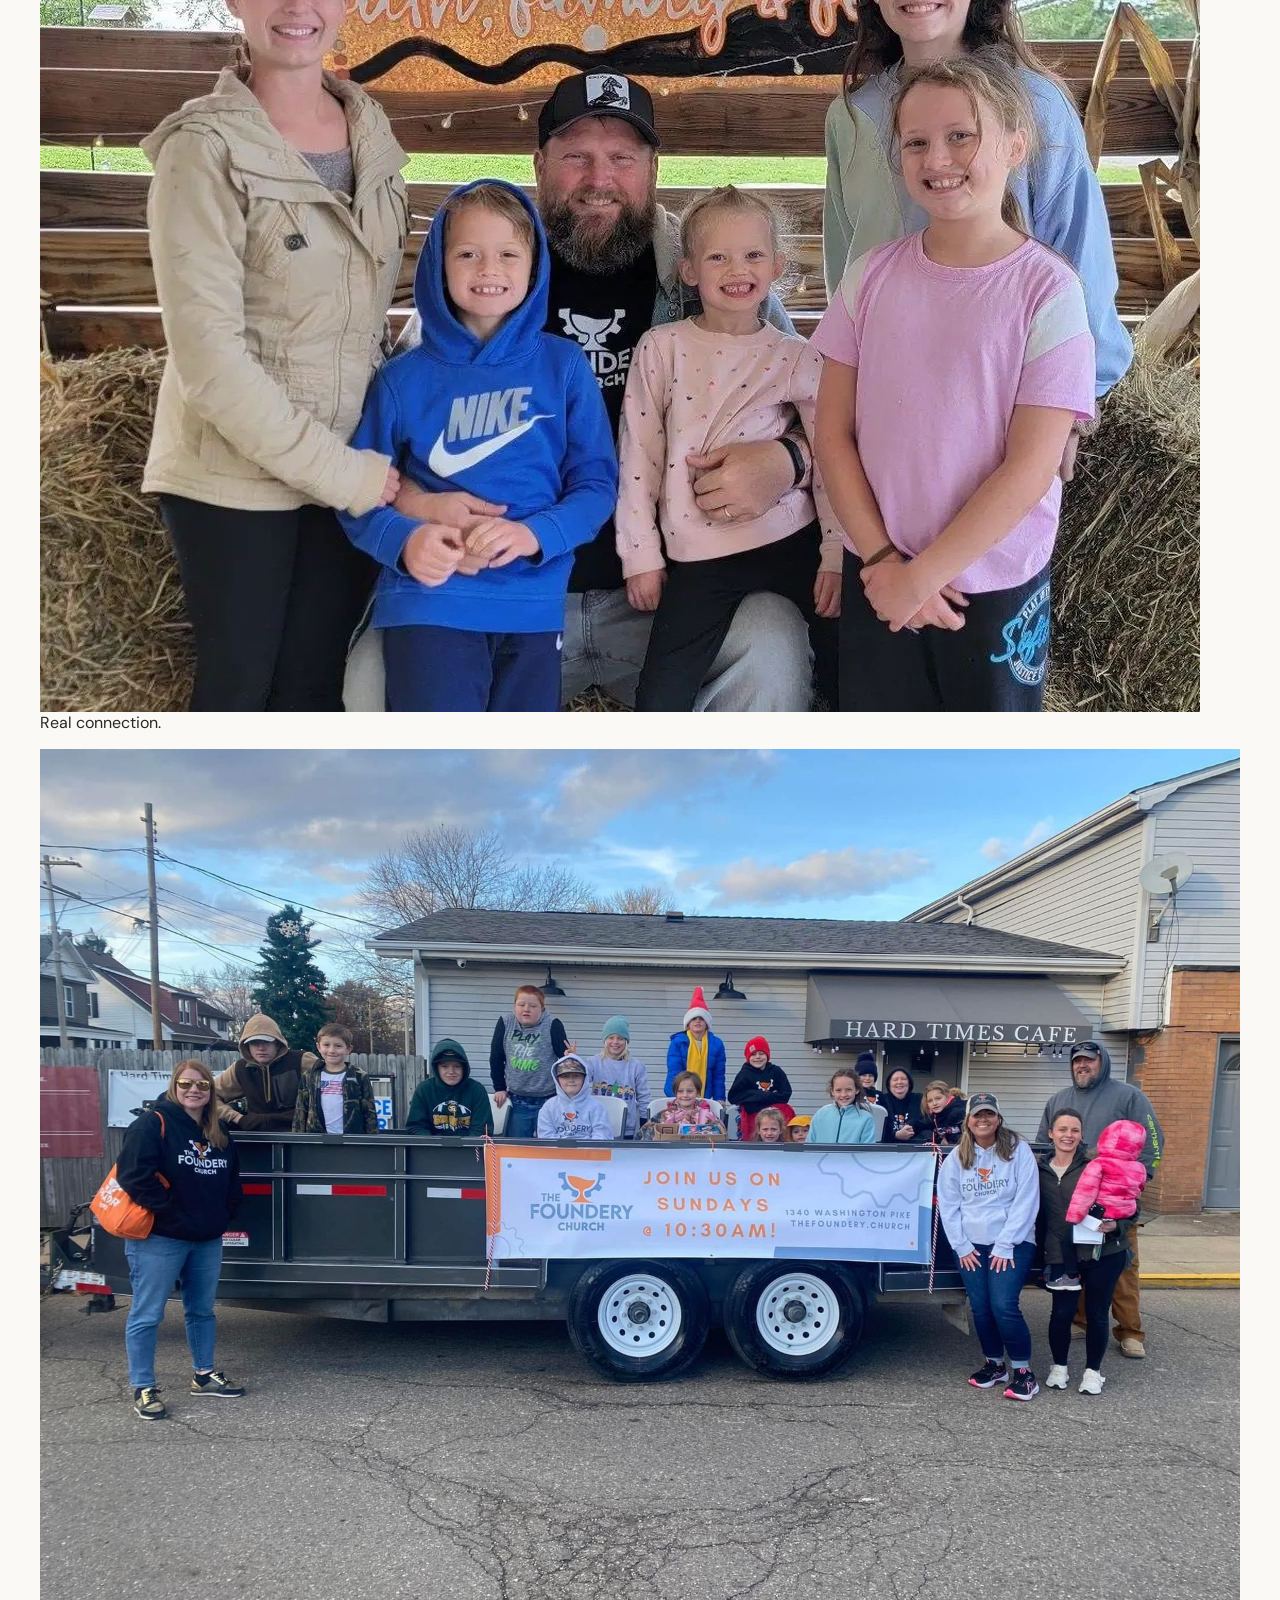
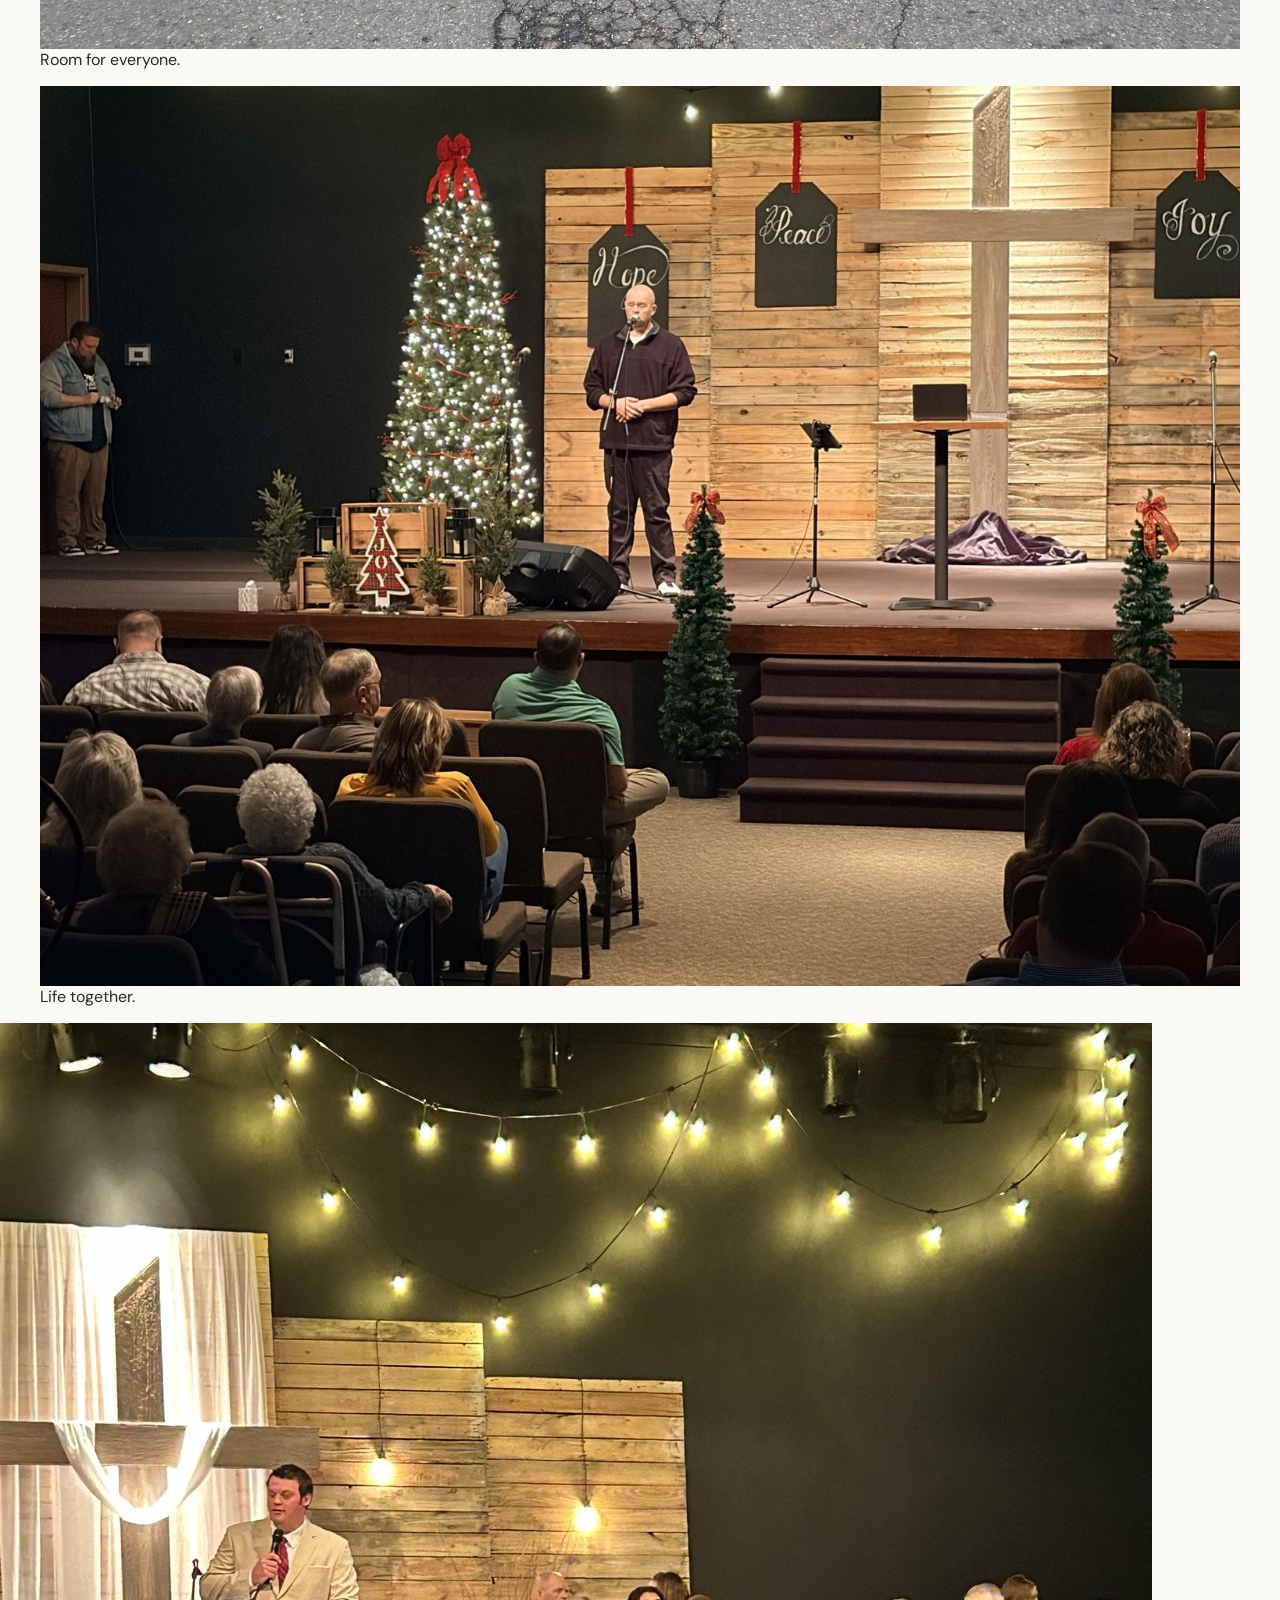
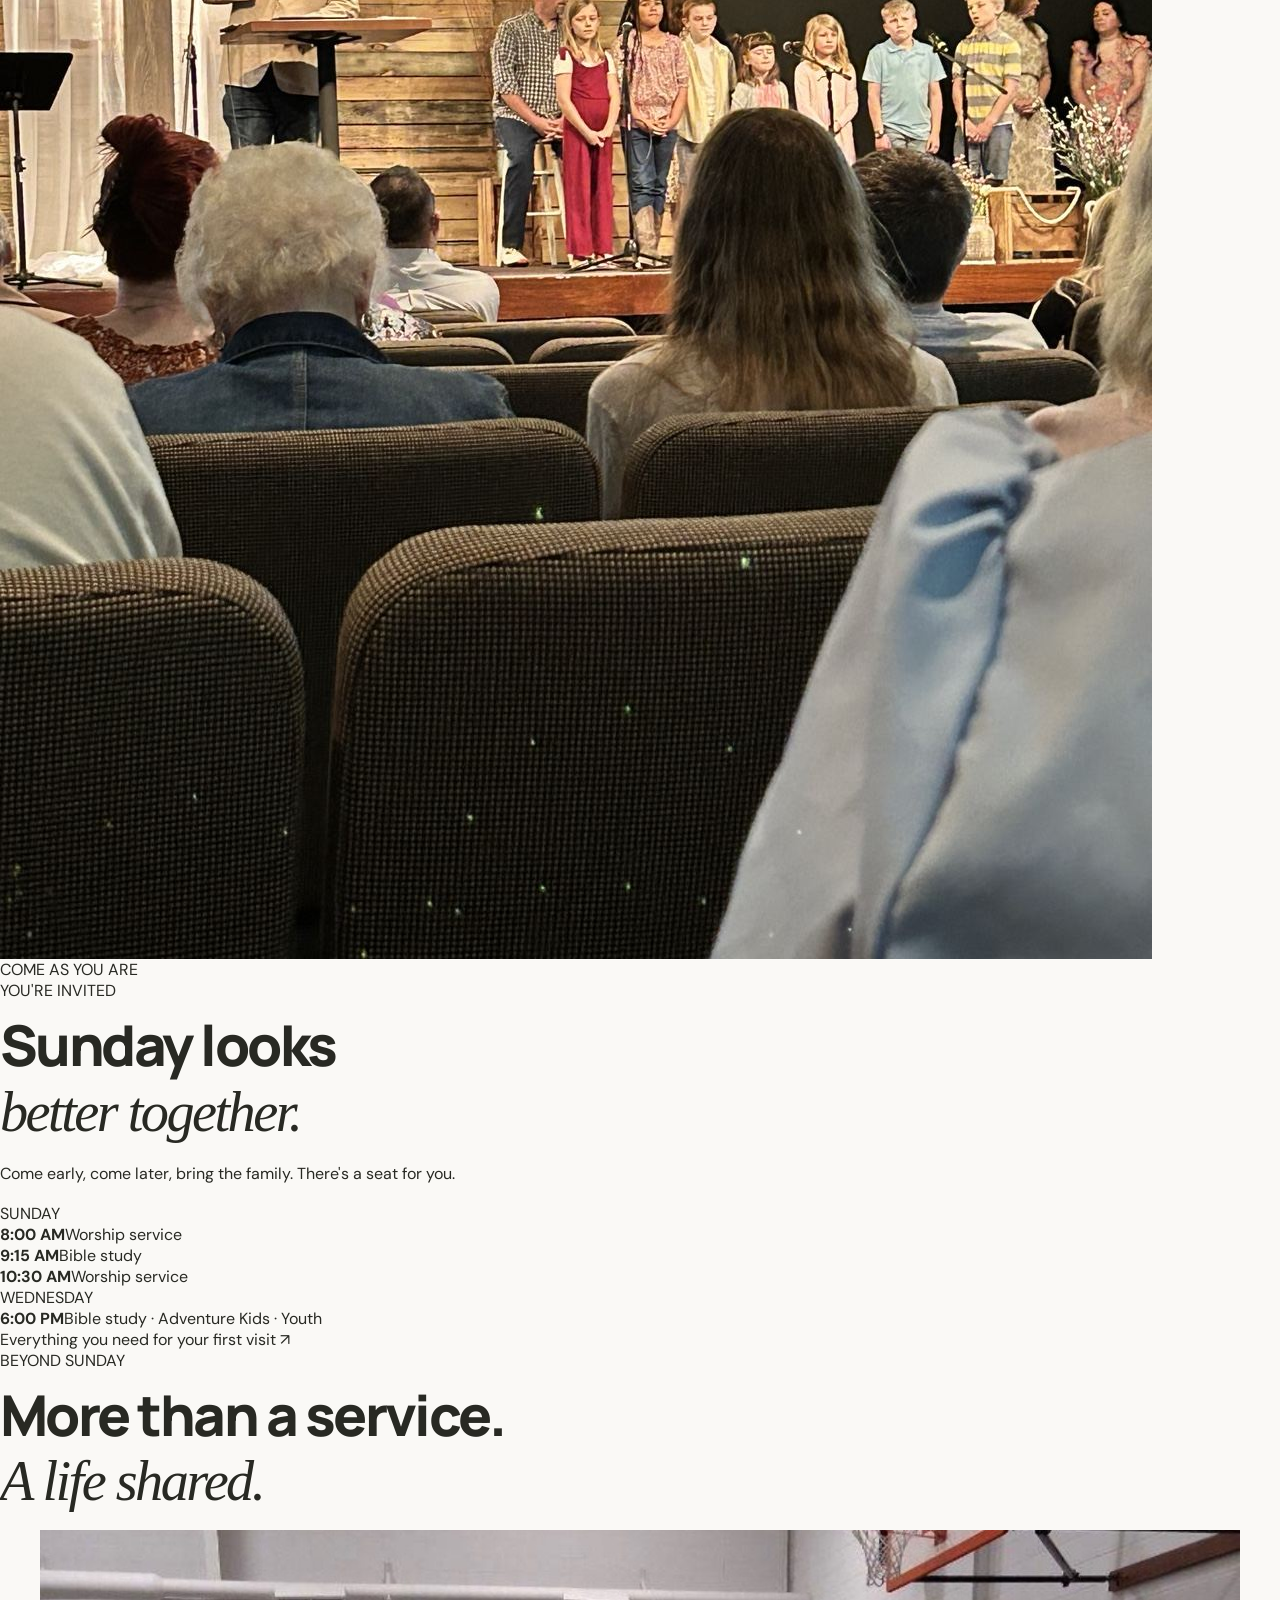
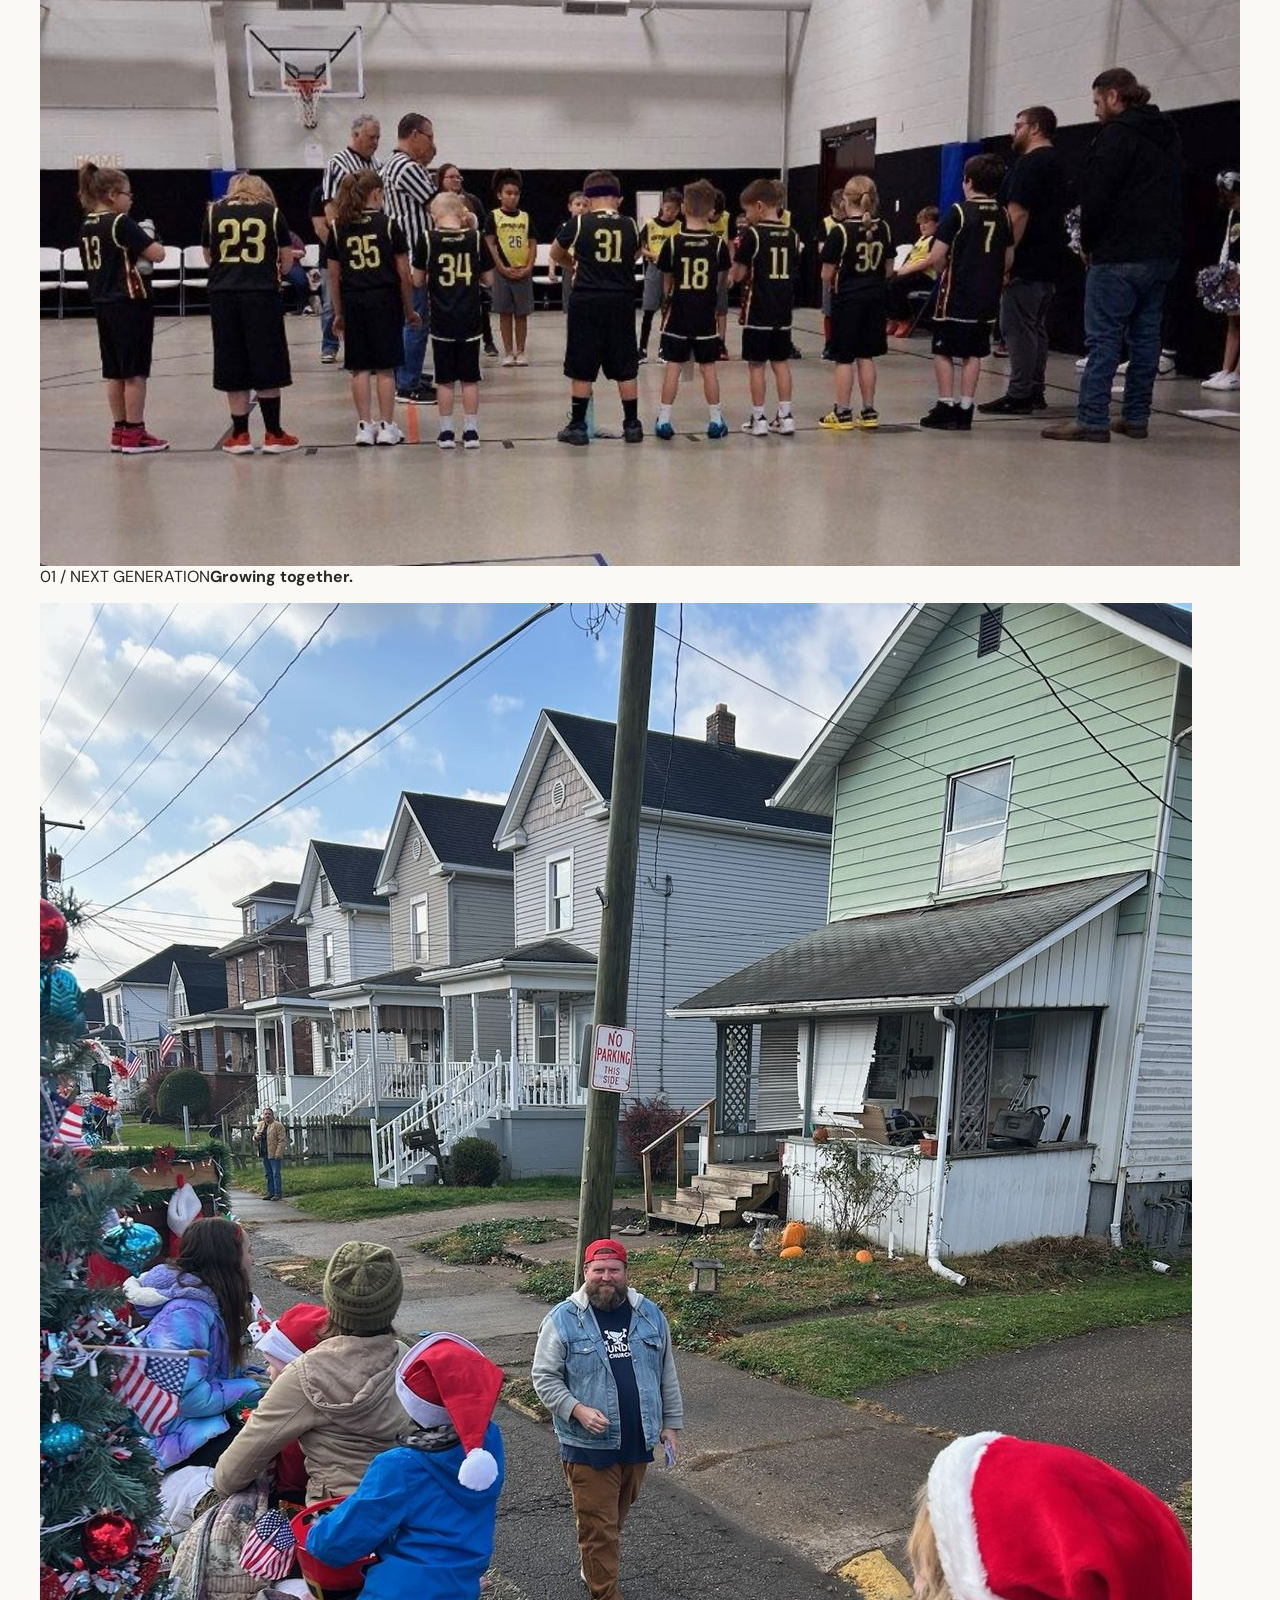
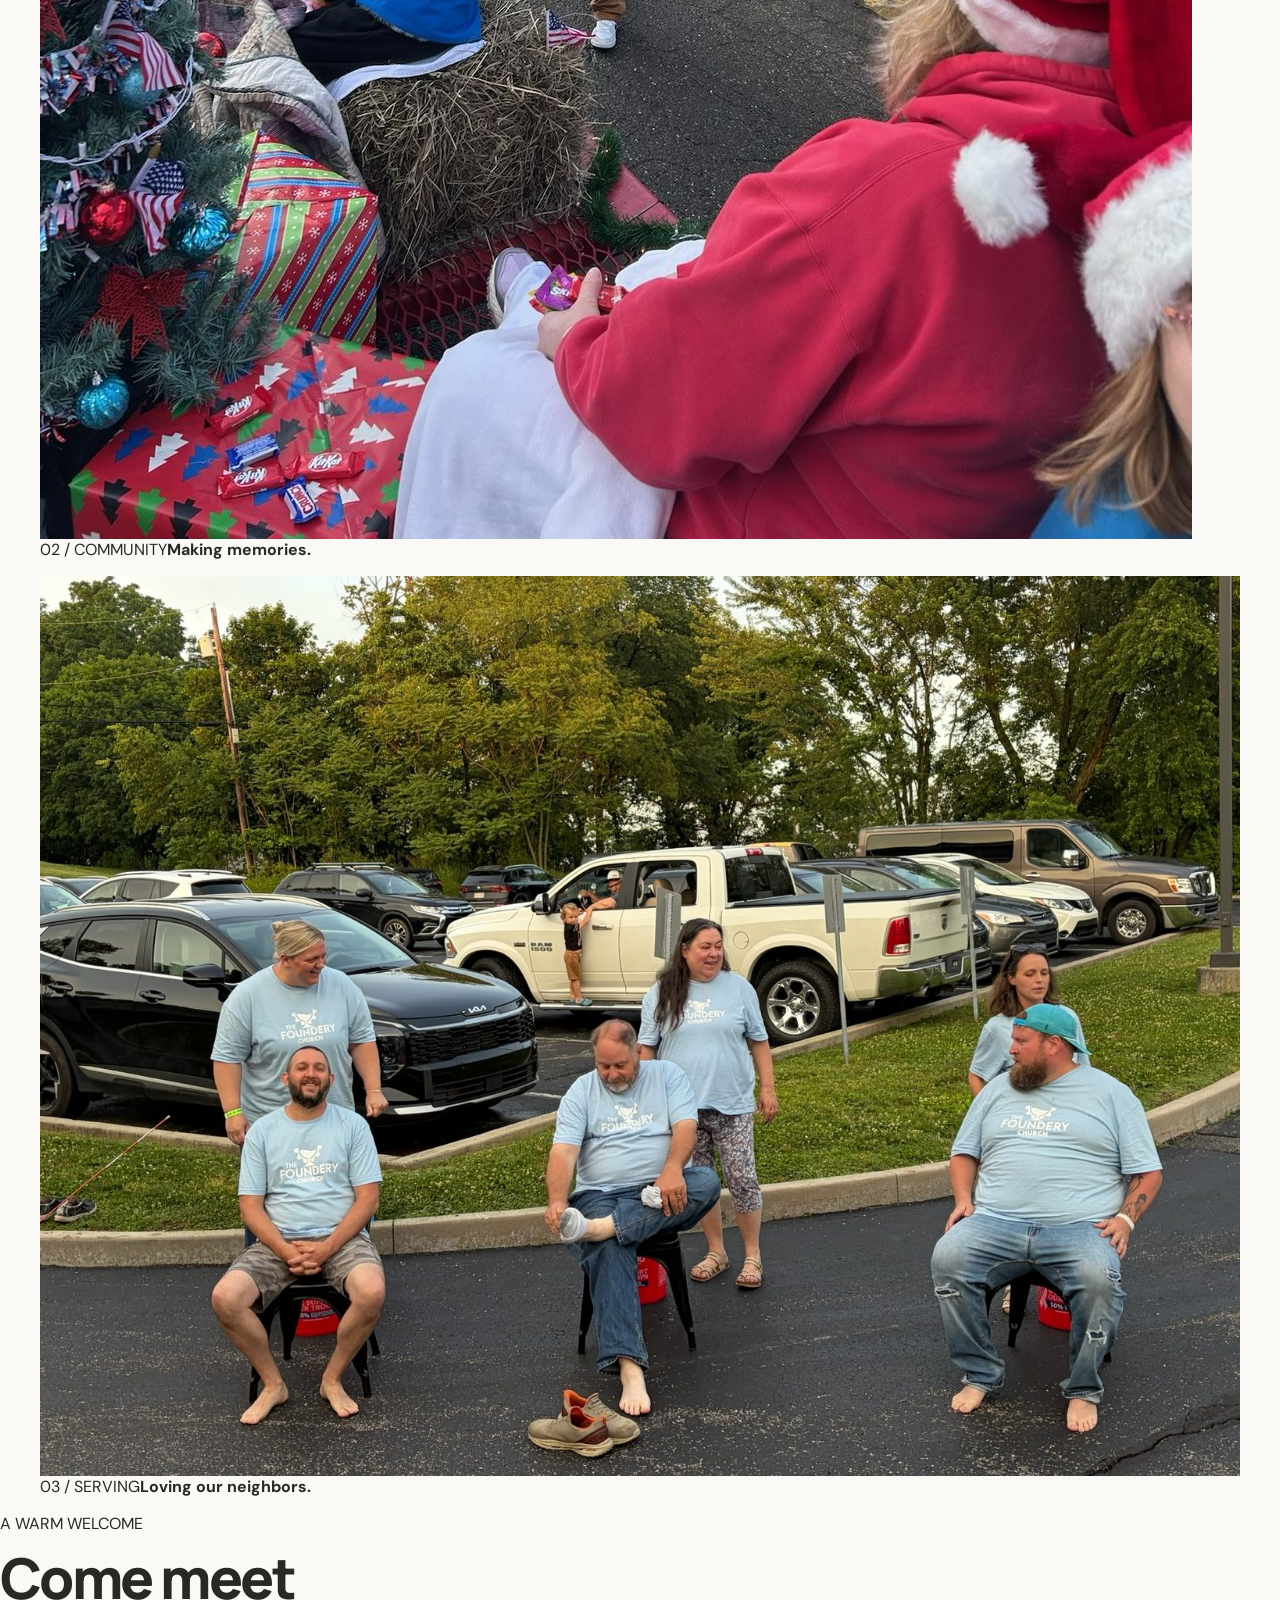
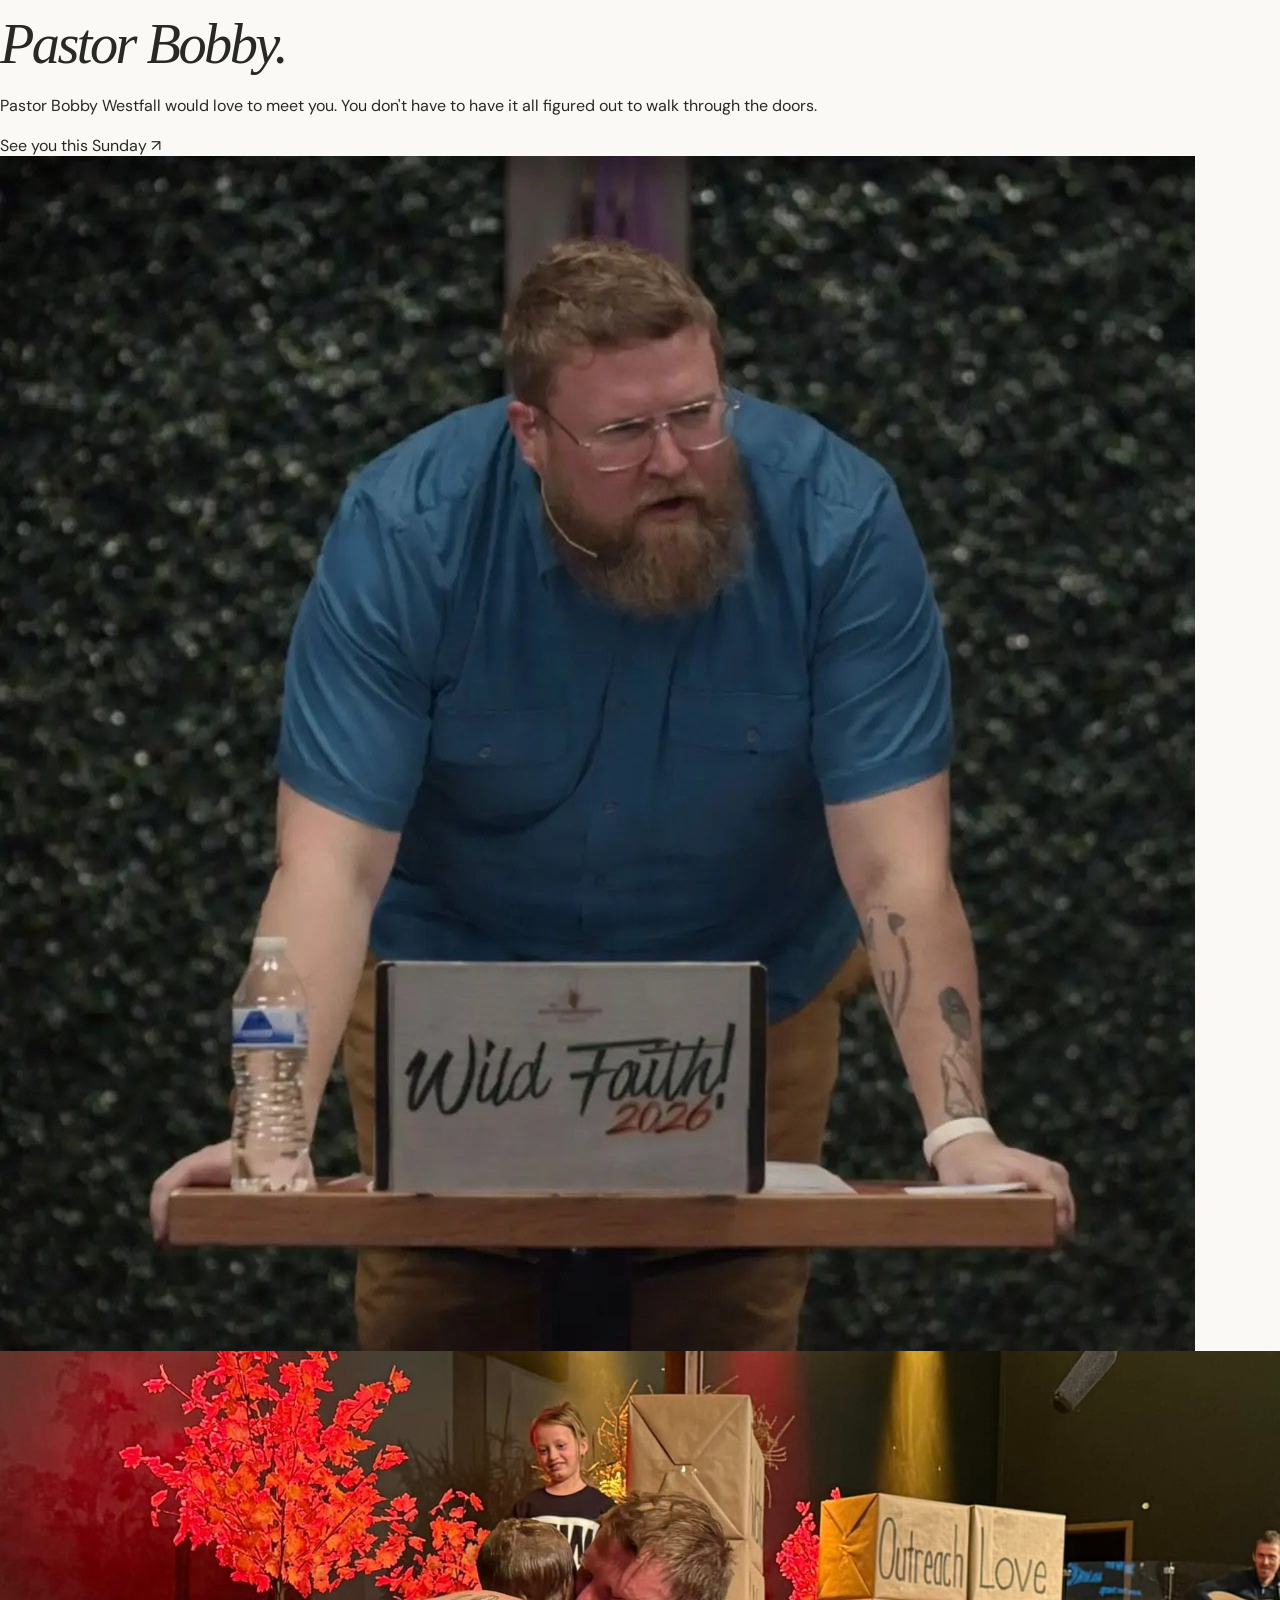
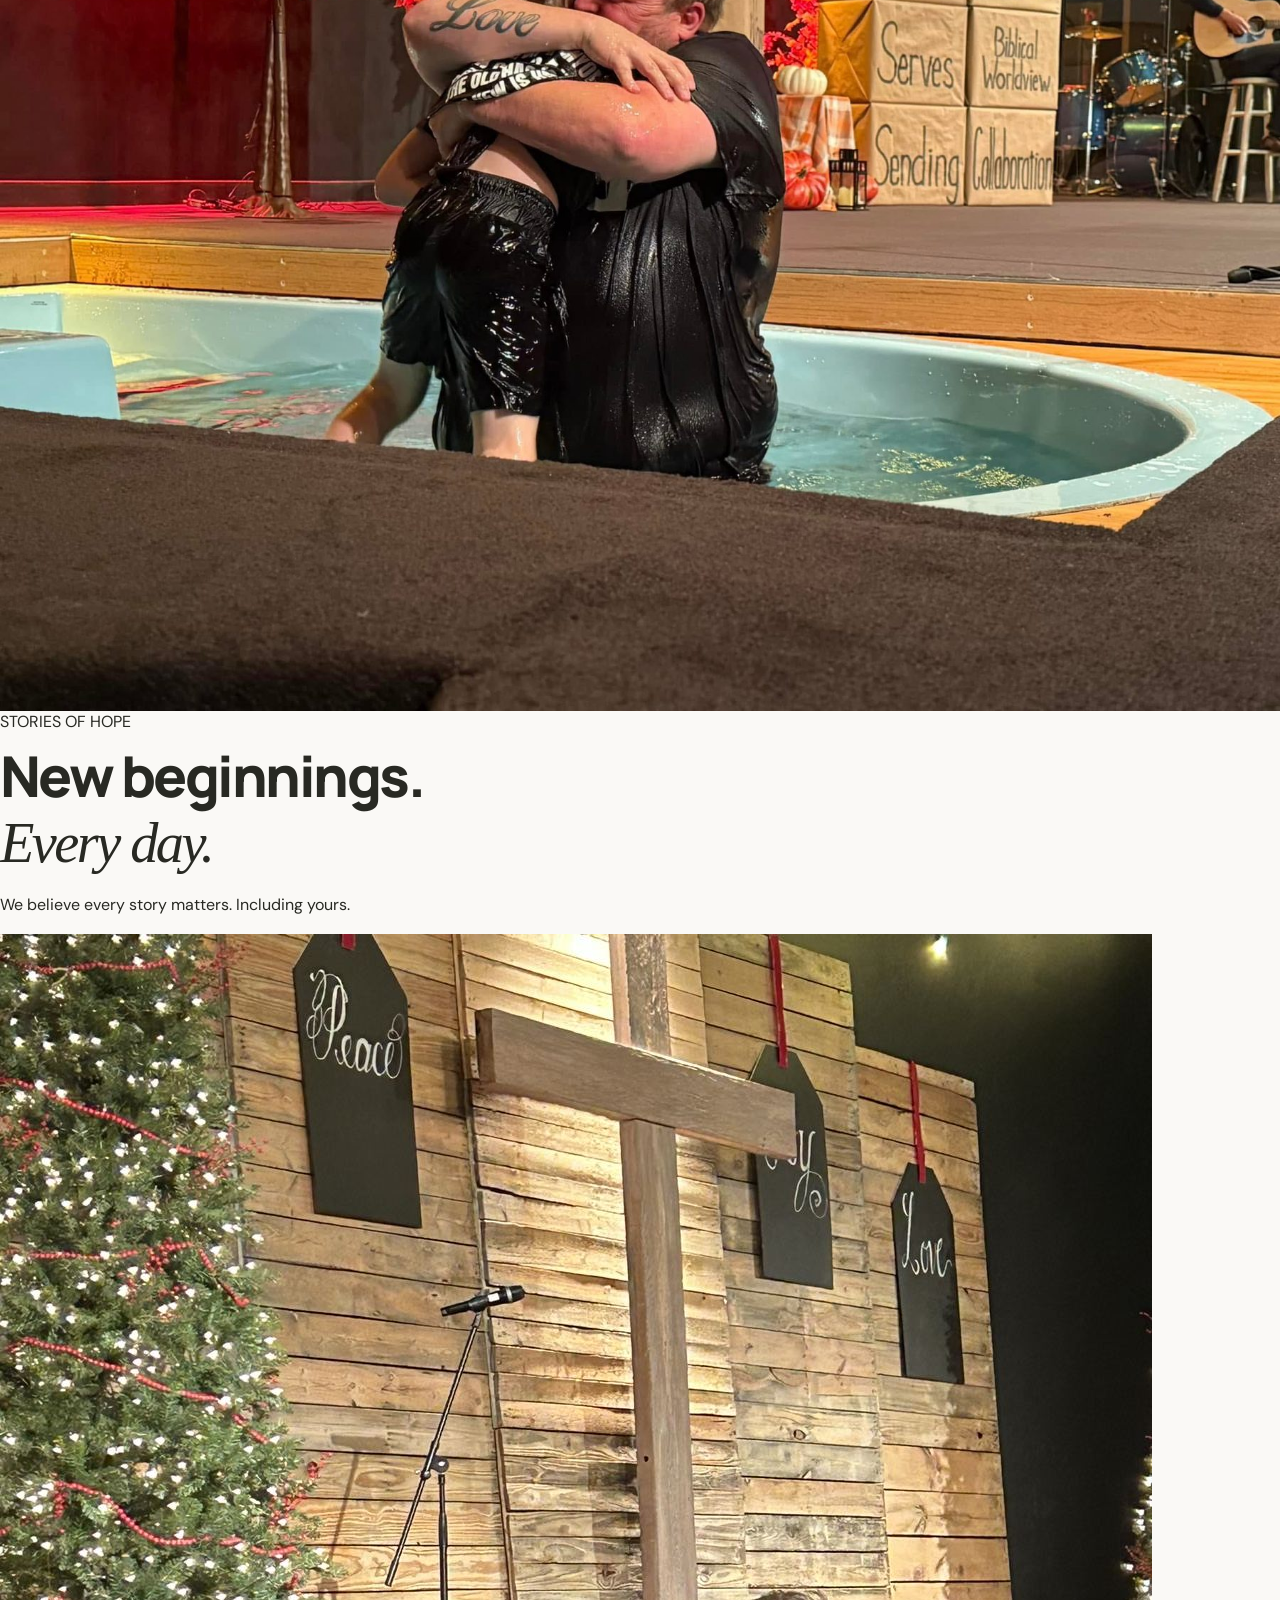
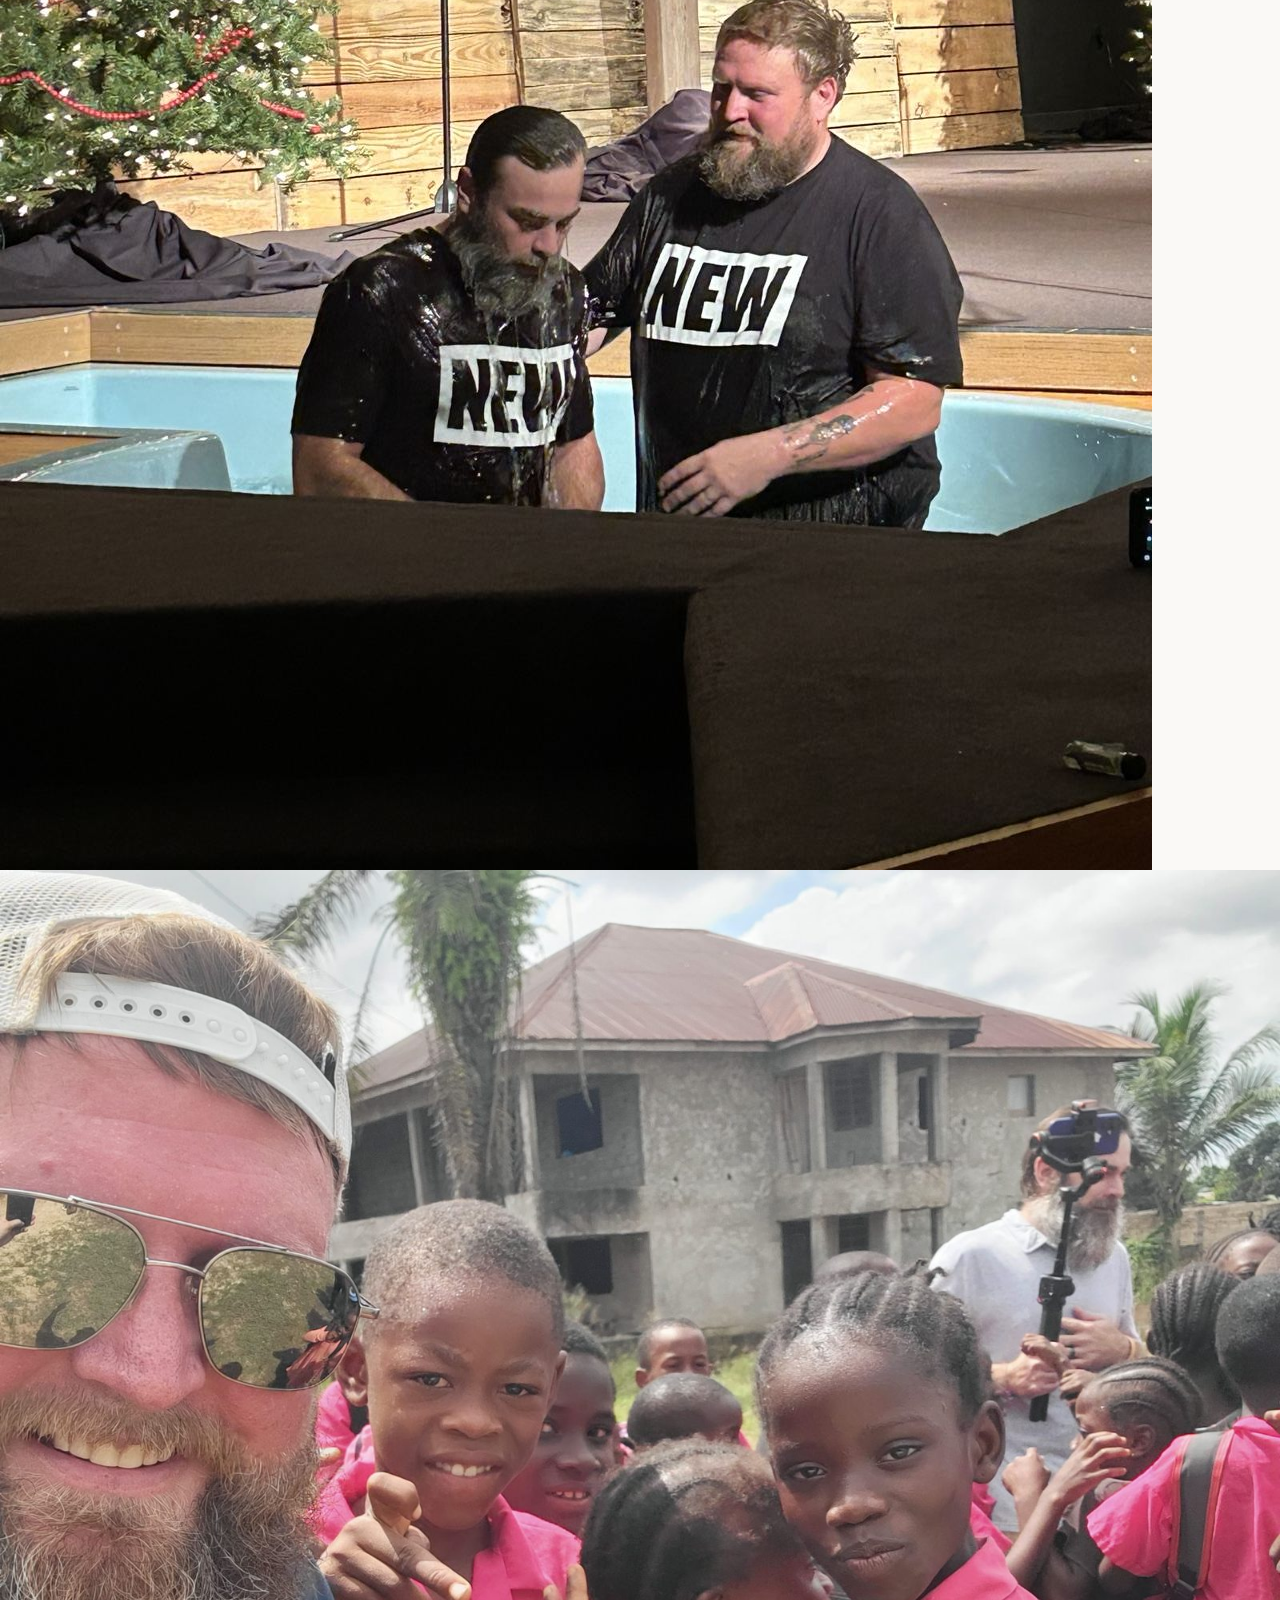
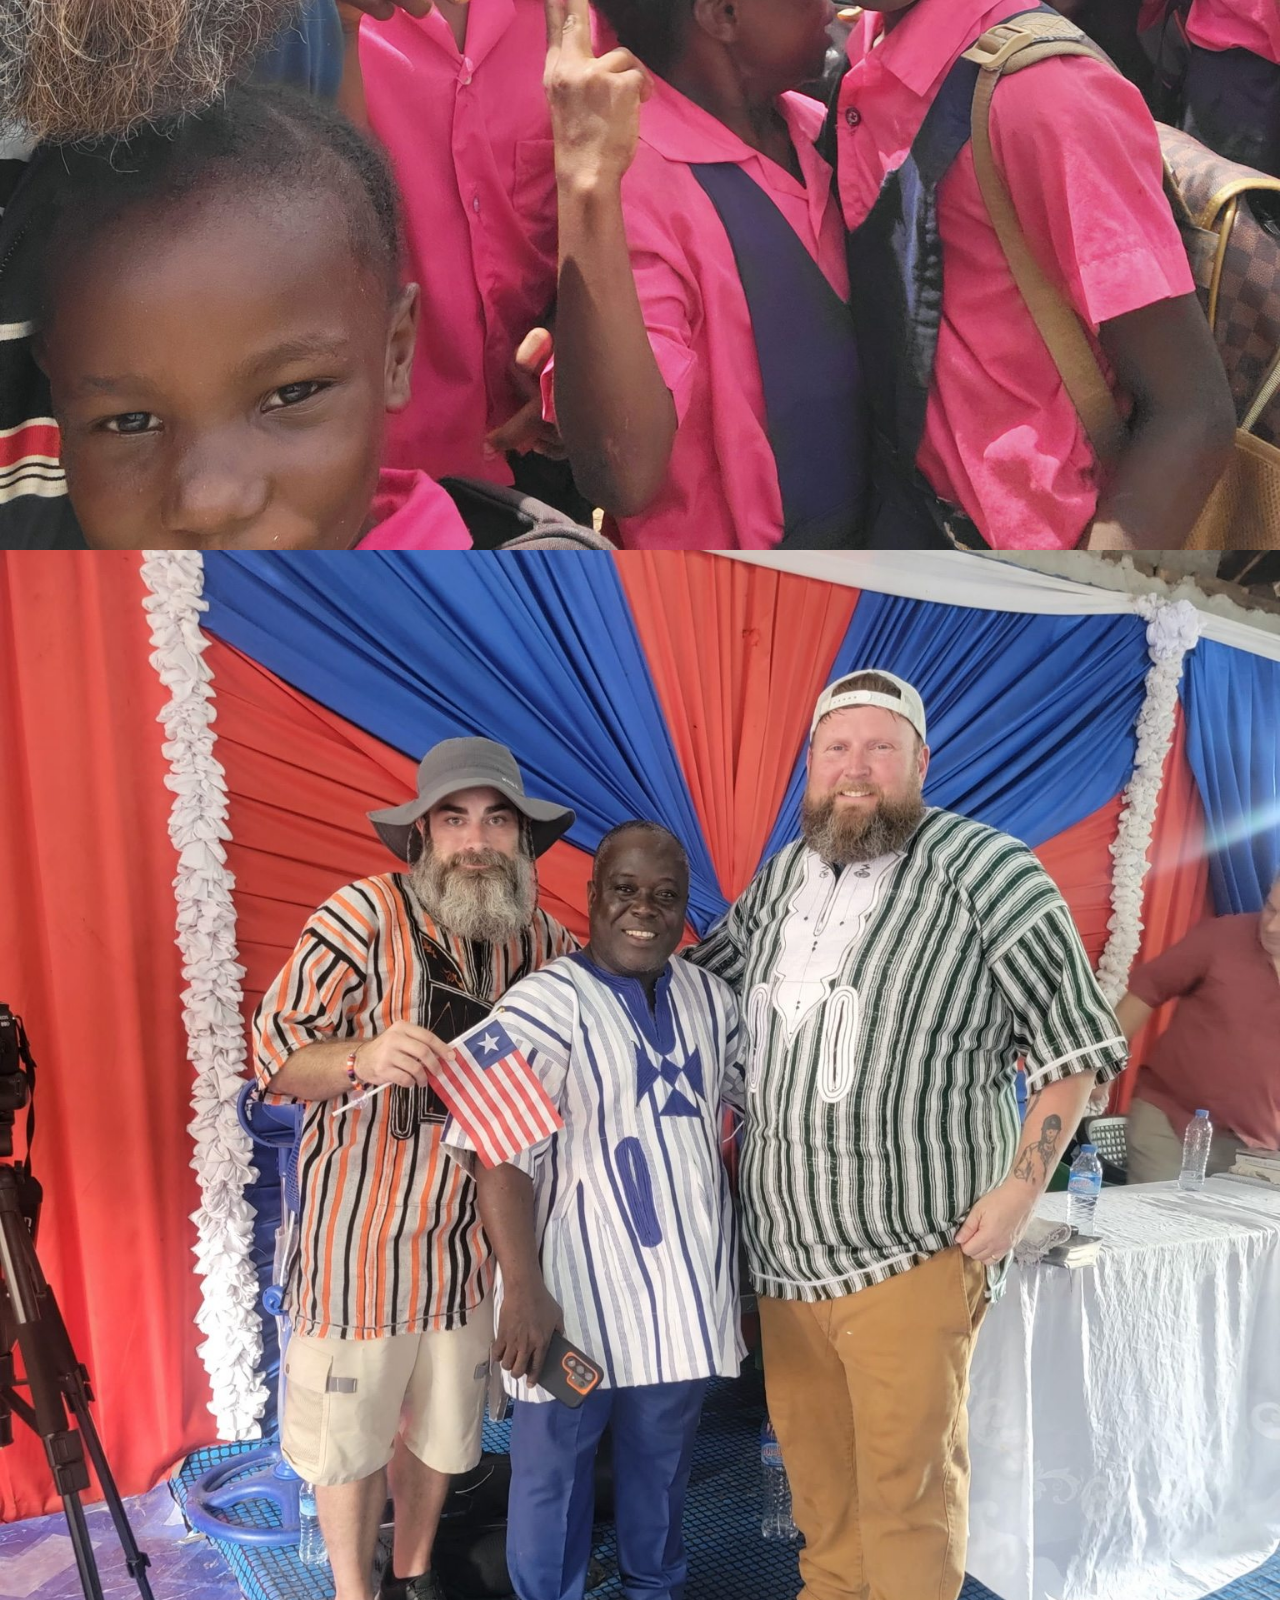
==== commit 24855417: "Rebuild Foundery homepage with immersive editorial storytelling and simpler navigation" ====
--- a/index.html
+++ b/index.html
@@ -1,13 +1,14 @@
 <!doctype html>
-<html lang="en"><head><meta charset="utf-8"><meta name="viewport" content="width=device-width,initial-scale=1"><meta name="theme-color" content="#faf9f6"><meta name="description" content="The Foundery Church in Wellsburg, West Virginia. A welcoming community growing in faith and serving together. Sunday worship at 8:00 and 10:30 AM, Bible study at 9:15 AM, and Wednesday gatherings at 6:00 PM."><title>The Foundery Church | Find Your Place</title><link rel="preconnect" href="https://fonts.googleapis.com"><link rel="preconnect" href="https://fonts.gstatic.com" crossorigin><link href="https://fonts.googleapis.com/css2?family=DM+Sans:wght@400;500;600;700&family=Manrope:wght@400;500;600;700;800&display=swap" rel="stylesheet"><link rel="stylesheet" href="styles.css?v=weekly-times-20261112"><script src="script.js" defer></script></head>
+<html lang="en"><head><meta charset="utf-8"><meta name="viewport" content="width=device-width,initial-scale=1"><meta name="theme-color" content="#171d1b"><meta name="description" content="Find your place at The Foundery Church in Wellsburg, WV. Sunday worship at 8:00 and 10:30 AM, Bible study at 9:15 AM, and Wednesday gatherings at 6 PM."><title>The Foundery Church — A place for you</title><link rel="preconnect" href="https://fonts.googleapis.com"><link rel="preconnect" href="https://fonts.gstatic.com" crossorigin><link href="https://fonts.googleapis.com/css2?family=DM+Sans:wght@400;500;600;700&family=Manrope:wght@400;500;600;700;800&display=swap" rel="stylesheet"><link rel="stylesheet" href="styles.css?v=redesign-20261112"><script src="script.js" defer></script></head>
 <body id="top"><a class="skip-link" href="#main">Skip to content</a>
-<header class="site-header"><div class="nav-shell"><a class="brand" href="#top" aria-label="The Foundery Church home"><span class="brand-mark"><img src="assets/foundery-logo-source.jpg" alt=""></span><span class="brand-type">THE <strong>FOUNDERY</strong><small>CHURCH</small></span></a><button class="menu-toggle" aria-label="Open menu" aria-controls="primary-nav" aria-expanded="false"><span></span><span></span></button><nav id="primary-nav" aria-label="Main navigation"><a href="#welcome">Our Church</a><a href="#sunday">Sundays</a><a href="#community">Community</a><a href="#missions">Missions</a><a href="#visit" class="nav-cta">Visit This Sunday ↗</a></nav></div></header>
-<main id="main"><section class="hero"><div class="hero-image" role="img" aria-label="Worship gathering at The Foundery Church"></div><div class="hero-overlay"></div><div class="container hero-inner"><div class="hero-copy"><span class="eyebrow hero-eyebrow"><span class="eyebrow-line"></span> THE FOUNDERY CHURCH · WELLSBURG, WV</span><h1>You belong<br><em>here.</em></h1><p>A church to call home. A community to grow with. Come see for yourself.</p><div class="hero-actions graphic-actions"><a class="graphic-button hero-graphic" href="#visit" aria-label="Plan Your Visit"><img src="assets/plan-your-visit.png" alt="Plan Your Visit" loading="lazy"></a><a class="graphic-button hero-graphic" href="#welcome" aria-label="Get to Know Us"><img src="assets/get-to-know-us.png" alt="Get to Know Us" loading="lazy"></a></div></div></div><div class="hero-footer"><span>SUNDAYS AT 10:30 AM</span><span>1340 WASHINGTON PIKE · WELLSBURG, WV</span></div></section>
-<section class="welcome section" id="welcome"><div class="container story-intro"><span class="eyebrow">LIFE AT THE FOUNDERY</span><h2>Come as you are.<br><em>Find your people.</em></h2><p>Faith, friendship, and a place to call home.</p></div><div class="container story-strip"><figure><img src="assets/family-festival.jpg" alt="Foundery friends and families together" loading="lazy"><figcaption>Belong</figcaption></figure><figure><img src="assets/community-parade.jpg" alt="Foundery neighbors celebrating together" loading="lazy"><figcaption>Connect</figcaption></figure><figure><img src="assets/church-gathering.jpg" alt="A gathering of the Foundery community" loading="lazy"><figcaption>Grow</figcaption></figure></div></section>
-<section class="sunday section" id="sunday"><div class="container sunday-grid"><div class="sunday-image"><img src="assets/worship-service.jpg" alt="A Sunday worship gathering at The Foundery Church" loading="lazy"></div><div class="sunday-content"><span class="eyebrow">SUNDAY AT THE FOUNDERY</span><h2>Just show up.<br><em>We'll save you a seat.</em></h2><p>Come as you are. Bring the family. We can't wait to meet you.</p><div class="gathering-times" aria-label="Weekly gathering times"><div class="gathering-day"><span class="gathering-label">SUNDAY</span><div class="gathering-item"><strong>8:00 AM</strong><span>Worship service</span></div><div class="gathering-item"><strong>9:15 AM</strong><span>Bible study</span></div><div class="gathering-item"><strong>10:30 AM</strong><span>Worship service</span></div></div><div class="gathering-day"><span class="gathering-label">WEDNESDAY</span><div class="gathering-item"><strong>6:00 PM</strong><span>Bible study, Adventure Kids &amp; youth</span></div></div></div><p class="gathering-address">1340 Washington Pike · Wellsburg, WV</p></div></div></section>
-<section class="community section" id="community"><div class="container"><div class="section-top"><div><span class="eyebrow">LIFE HAPPENS TOGETHER</span><h2>There's more<br><em>to the story.</em></h2></div><p>Good people. Shared moments. A place to grow.</p></div><div class="community-cards"><article class="community-card"><div class="community-photo"><img src="assets/future-hoopers.jpg" alt="Children playing basketball together at Future Hoopers" loading="lazy"></div><div class="community-card-text"><span>01 / GROW</span><h3>For the next generation.</h3></div></article><article class="community-card"><div class="community-photo"><img src="assets/community-hayride.jpg" alt="Foundery friends on a community hayride" loading="lazy"></div><div class="community-card-text"><span>02 / BELONG</span><h3>For every season of life.</h3></div></article><article class="community-card"><div class="community-photo"><img src="assets/community-volunteers.jpg" alt="Foundery volunteers spending time together" loading="lazy"></div><div class="community-card-text"><span>03 / SERVE</span><h3>For our neighbors.</h3></div></article></div></div></section>
-<section class="pastor section" id="pastor"><div class="container pastor-grid"><div class="pastor-photo"><img src="assets/pastor-speaking.jpg" alt="Pastor Bobby Westfall sharing a message" loading="lazy"></div><div class="pastor-copy"><span class="eyebrow">MEET OUR PASTOR</span><h2>A familiar face.<br><em>A genuine welcome.</em></h2><p class="large-copy">Meet Pastor Bobby Westfall.</p><p>He'd love to welcome you to The Foundery.</p><a class="inline-link" href="#visit">Come Meet Us <span>↗</span></a></div></div></section>
-<section class="baptism section"><div class="container baptism-grid"><div class="baptism-copy"><span class="eyebrow">NEW BEGINNINGS</span><h2>Every life.<br><em>Every story.</em></h2><p>There's always room for a new beginning.</p><a class="inline-link" href="#visit">Your Story Matters Here <span>↗</span></a></div><div class="baptism-image"><img src="assets/baptism-embrace.jpg" alt="A joyful embrace following a Foundery baptism" loading="lazy"></div></div><div class="container baptism-gallery"><img src="assets/baptism.jpg" alt="A baptism celebration at The Foundery" loading="lazy"></div></section>
-<section class="missions section" id="missions"><div class="container missions-grid"><div class="missions-photos"><div class="missions-photo main-photo"><img src="assets/liberia-school-visit.jpg" alt="Building relationships with children in Liberia" loading="lazy"></div><div class="missions-photo side-photo"><img src="assets/liberia-partnership.jpg" alt="Foundery team and ministry partners in Liberia" loading="lazy"></div></div><div class="missions-copy"><span class="eyebrow">LOVE WITHOUT BORDERS</span><h2>From Wellsburg<br><em>to the world.</em></h2><p>Walking alongside friends and local leaders in Liberia. Growing hope, together.</p><a class="graphic-button mission-graphic" href="https://100acresofhope.com/" target="_blank" rel="noopener noreferrer" aria-label="Discover 100 Acres of Hope"><img src="assets/discover-100-acres-of-hope.png" alt="Discover 100 Acres of Hope" loading="lazy"></a></div></div></section>
-<section class="visit section" id="visit"><div class="container visit-grid"><div><span class="eyebrow">YOUR INVITATION</span><h2>See you<br><em>Sunday?</em></h2><p>No perfect people. No pressure. Just a place for you.</p><div class="visit-actions graphic-actions"><a class="graphic-button visit-graphic" href="https://www.google.com/maps/search/?api=1&amp;query=1340+Washington+Pike+Wellsburg+WV" target="_blank" rel="noopener noreferrer" aria-label="Get Directions"><img src="assets/get-directions.png" alt="Get Directions" loading="lazy"></a><a class="graphic-button visit-graphic" href="mailto:office@thefoundery.church?subject=Planning%20a%20Visit" aria-label="Say Hello"><img src="assets/say-hello.png" alt="Say Hello" loading="lazy"></a></div></div><div class="visit-panel"><span>YOU'RE INVITED</span><div class="visit-service-times"><strong>8:00 <small>AM</small></strong><span>and</span><strong>10:30 <small>AM</small></strong></div><div class="visit-rule"></div><p><b>SUNDAY WORSHIP</b><br>Bible study at 9:15 AM<br>Wednesday gatherings at 6:00 PM<br><br>1340 Washington Pike<br>Wellsburg, West Virginia</p></div></div></section></main>
-<footer class="footer"><div class="container footer-main"><div><a class="brand footer-brand" href="#top"><span class="brand-mark"><img src="assets/foundery-logo-source.jpg" alt=""></span><span class="brand-type">THE <strong>FOUNDERY</strong><small>CHURCH</small></span></a><p>Real people. Growing faith.<br>There's a place for you here.</p></div><div class="footer-links"><a href="#welcome">About</a><a href="#sunday">Sundays</a><a href="#community">Get Involved</a><a href="#pastor">Our Pastor</a><a href="#missions">Missions</a><a href="#visit">Plan a Visit</a></div><div class="footer-contact"><span>SUNDAYS · 10:30 AM</span><p>1340 Washington Pike<br>Wellsburg, WV</p><a href="mailto:office@thefoundery.church">office@thefoundery.church</a></div></div><div class="container footer-bottom"><span>© <span id="year">2026</span> The Foundery Church</span><a href="#top">Back to Top ↑</a></div></footer></body></html>+<header class="site-header"><div class="nav-shell"><a class="brand" href="#top" aria-label="The Foundery Church home"><img src="assets/foundery-logo-source.jpg" alt="" width="48" height="48"><span><small>THE</small><strong>FOUNDERY</strong><small>CHURCH</small></span></a><button class="menu-toggle" aria-label="Open menu" aria-controls="primary-nav" aria-expanded="false"><span></span><span></span><span></span></button><nav id="primary-nav" aria-label="Main navigation"><a href="#story">Our Story</a><a href="#gather">Gather With Us</a><a href="#life">Life Together</a><a href="#mission">Our Mission</a><a href="#visit">Find Us <span aria-hidden="true">↗</span></a></nav></div></header>
+<main id="main">
+<section class="hero" aria-labelledby="hero-title"><div class="hero-image" role="img" aria-label="The Foundery congregation worshipping together"></div><div class="hero-shade"></div><div class="wrap hero-content"><div class="hero-copy"><span class="kicker light"><span class="line"></span> WELLSBURG, WEST VIRGINIA</span><h1 id="hero-title">There's room<br>for <em>you</em> here.</h1><p>Come as you are. Find your people. Grow in faith together.</p><div class="button-pair"><a class="image-button" href="#visit"><img src="assets/plan-your-visit.png" alt="Plan Your Visit"></a><a class="image-button" href="#story"><img src="assets/get-to-know-us.png" alt="Get to Know Us"></a></div></div></div><div class="hero-bottom"><span>ONE CHURCH. A PLACE TO BELONG.</span><a href="#gather">SUNDAY WORSHIP · 8:00 &amp; 10:30 AM <span aria-hidden="true">↓</span></a></div></section>
+<section class="intro" id="story"><div class="wrap intro-heading"><div><span class="kicker">WELCOME HOME</span><h2>Faith feels different<br><em>when we do life together.</em></h2></div><p>Not just a Sunday service. A community where you can be known, find friendship, and make a difference.</p></div><div class="wrap photo-ribbon"><figure class="photo-one"><img src="assets/family-festival.jpg" alt="Foundery family and friends celebrating together" loading="lazy"><figcaption>Real connection.</figcaption></figure><figure class="photo-two"><img src="assets/community-parade.jpg" alt="Foundery neighbors enjoying a community parade" loading="lazy"><figcaption>Room for everyone.</figcaption></figure><figure class="photo-three"><img src="assets/church-gathering.jpg" alt="People gathered together at The Foundery" loading="lazy"><figcaption>Life together.</figcaption></figure></div></section>
+<section class="gather" id="gather"><div class="wrap gather-layout"><div class="gather-visual"><img src="assets/worship-service.jpg" alt="Worship gathering inside The Foundery Church" loading="lazy"><span class="photo-tag">COME AS YOU ARE</span></div><div class="gather-content"><span class="kicker">YOU'RE INVITED</span><h2>Sunday looks<br><em>better together.</em></h2><p>Come early, come later, bring the family. There's a seat for you.</p><div class="schedule"><div class="schedule-heading">SUNDAY</div><div class="schedule-row"><strong>8:00 AM</strong><span>Worship service</span></div><div class="schedule-row"><strong>9:15 AM</strong><span>Bible study</span></div><div class="schedule-row"><strong>10:30 AM</strong><span>Worship service</span></div><div class="schedule-heading wed">WEDNESDAY</div><div class="schedule-row"><strong>6:00 PM</strong><span>Bible study · Adventure Kids · Youth</span></div></div><a class="text-link" href="#visit">Everything you need for your first visit <span aria-hidden="true">↗</span></a></div></div></section>
+<section class="life" id="life"><div class="wrap life-head"><span class="kicker">BEYOND SUNDAY</span><h2>More than a service.<br><em>A life shared.</em></h2></div><div class="wrap life-grid"><figure><img src="assets/future-hoopers.jpg" alt="Kids participating in Future Hoopers basketball" loading="lazy"><figcaption><span>01 / NEXT GENERATION</span><strong>Growing together.</strong></figcaption></figure><figure><img src="assets/community-hayride.jpg" alt="The Foundery community enjoying a hayride" loading="lazy"><figcaption><span>02 / COMMUNITY</span><strong>Making memories.</strong></figcaption></figure><figure><img src="assets/community-volunteers.jpg" alt="Foundery volunteers serving and connecting" loading="lazy"><figcaption><span>03 / SERVING</span><strong>Loving our neighbors.</strong></figcaption></figure></div></section>
+<section class="people"><div class="wrap people-grid"><div class="people-copy"><span class="kicker">A WARM WELCOME</span><h2>Come meet<br><em>Pastor Bobby.</em></h2><p>Pastor Bobby Westfall would love to meet you. You don't have to have it all figured out to walk through the doors.</p><a class="text-link" href="#visit">See you this Sunday <span aria-hidden="true">↗</span></a></div><div class="people-photo"><img src="assets/pastor-speaking.jpg" alt="Pastor Bobby Westfall speaking at The Foundery" loading="lazy"></div></div></section>
+<section class="moments"><div class="wrap moments-grid"><div class="moments-photo"><img src="assets/baptism-embrace.jpg" alt="A meaningful embrace following baptism at The Foundery" loading="lazy"></div><div class="moments-copy"><span class="kicker">STORIES OF HOPE</span><h2>New beginnings.<br><em>Every day.</em></h2><p>We believe every story matters. Including yours.</p></div></div><div class="wrap moments-wide"><img src="assets/baptism.jpg" alt="Celebrating a baptism at The Foundery Church" loading="lazy"></div></section>
+<section class="mission" id="mission"><div class="wrap mission-grid"><div class="mission-images"><img class="mission-primary" src="assets/liberia-school-visit.jpg" alt="Foundery members connecting with school children in Liberia" loading="lazy"><img class="mission-secondary" src="assets/liberia-partnership.jpg" alt="The Foundery and ministry partners in Liberia" loading="lazy"></div><div class="mission-copy"><span class="kicker light">FAITH IN ACTION</span><h2>Love goes<br><em>beyond borders.</em></h2><p>From Wellsburg to Liberia, we walk alongside local leaders and communities to cultivate hope.</p><a class="image-button mission-button" href="https://100acresofhope.com/" target="_blank" rel="noopener noreferrer"><img src="assets/discover-100-acres-of-hope.png" alt="Discover 100 Acres of Hope" loading="lazy"></a></div></div></section>
+<section class="visit" id="visit"><div class="wrap visit-grid"><div class="visit-copy"><span class="kicker">YOUR NEXT STEP</span><h2>We'll see<br><em>you here.</em></h2><p>1340 Washington Pike<br>Wellsburg, West Virginia</p><div class="button-pair"><a class="image-button" href="https://www.google.com/maps/search/?api=1&amp;query=1340+Washington+Pike+Wellsburg+WV" target="_blank" rel="noopener noreferrer"><img src="assets/get-directions.png" alt="Get Directions" loading="lazy"></a><a class="image-button" href="mailto:office@thefoundery.church?subject=Hello%20Foundery"><img src="assets/say-hello.png" alt="Say Hello" loading="lazy"></a></div></div><div class="visit-note"><span>JOIN US THIS WEEK</span><div class="visit-times"><strong>8:00</strong><i>&amp;</i><strong>10:30</strong><small>AM SUNDAY WORSHIP</small></div><div class="visit-note-bottom">Sunday Bible Study · 9:15 AM<br>Wednesday Bible Study, Adventure Kids &amp; Youth · 6:00 PM</div></div></div></section>
+</main><footer class="footer"><div class="wrap footer-top"><div><a class="footer-brand" href="#top">THE <strong>FOUNDERY</strong> CHURCH</a><p>There's a place for you here.</p></div><div class="footer-nav"><a href="#story">Our Story</a><a href="#gather">Gather With Us</a><a href="#life">Life Together</a><a href="#mission">Missions</a><a href="#visit">Visit</a></div><div class="footer-contact">1340 Washington Pike<br>Wellsburg, WV<br><a href="mailto:office@thefoundery.church">office@thefoundery.church</a></div></div><div class="wrap footer-bottom"><span>© <span id="year">2026</span> The Foundery Church</span><a href="#top">Back to top ↑</a></div></footer></body></html>
--- a/styles.css
+++ b/styles.css
@@ -250,3 +250,21 @@
  .visit-panel{padding:25px!important}
 }
 @media(prefers-reduced-motion:reduce){html{scroll-behavior:auto!important}.story-strip img{transition:none!important}}
+
+
+/* Weekly gathering schedule */
+.gathering-times{margin:26px 0 12px;border-top:1px solid var(--line);border-bottom:1px solid var(--line)}
+.gathering-day{display:grid;grid-template-columns:105px 1fr;column-gap:20px;padding:18px 0}
+.gathering-day+.gathering-day{border-top:1px solid var(--line)}
+.gathering-label{color:var(--orange-dark);font-size:10px;font-weight:800;letter-spacing:.14em;padding-top:5px}
+.gathering-item{grid-column:2;display:grid;grid-template-columns:95px 1fr;gap:12px;align-items:baseline;padding:4px 0}
+.gathering-item strong{font-size:15px;white-space:nowrap}
+.gathering-item span{font-size:14px;color:var(--muted);line-height:1.5}
+.gathering-address{font-size:13px!important;color:var(--muted);margin:12px 0 0!important}
+.visit-service-times{display:flex;align-items:baseline;flex-wrap:wrap;gap:10px;margin:12px 0}
+.visit-service-times strong{font:800 clamp(32px,3.6vw,48px)/1.15 Manrope,sans-serif;letter-spacing:-.07em;color:inherit}
+.visit-service-times strong small{font-size:13px;letter-spacing:0}
+.visit-service-times>span{font-size:12px;color:#d1d6cd}
+.visit-panel .visit-service-times strong{color:white!important}
+.visit-panel p{line-height:1.75}
+@media(max-width:600px){.gathering-day{grid-template-columns:1fr;gap:8px;padding:15px 0}.gathering-item{grid-column:1;grid-template-columns:83px 1fr;gap:10px}.gathering-item strong{font-size:14px}.gathering-item span{font-size:13px}.visit-service-times{gap:7px}.visit-service-times strong{font-size:clamp(27px,8vw,40px)}.visit-service-times strong small{font-size:11px}}
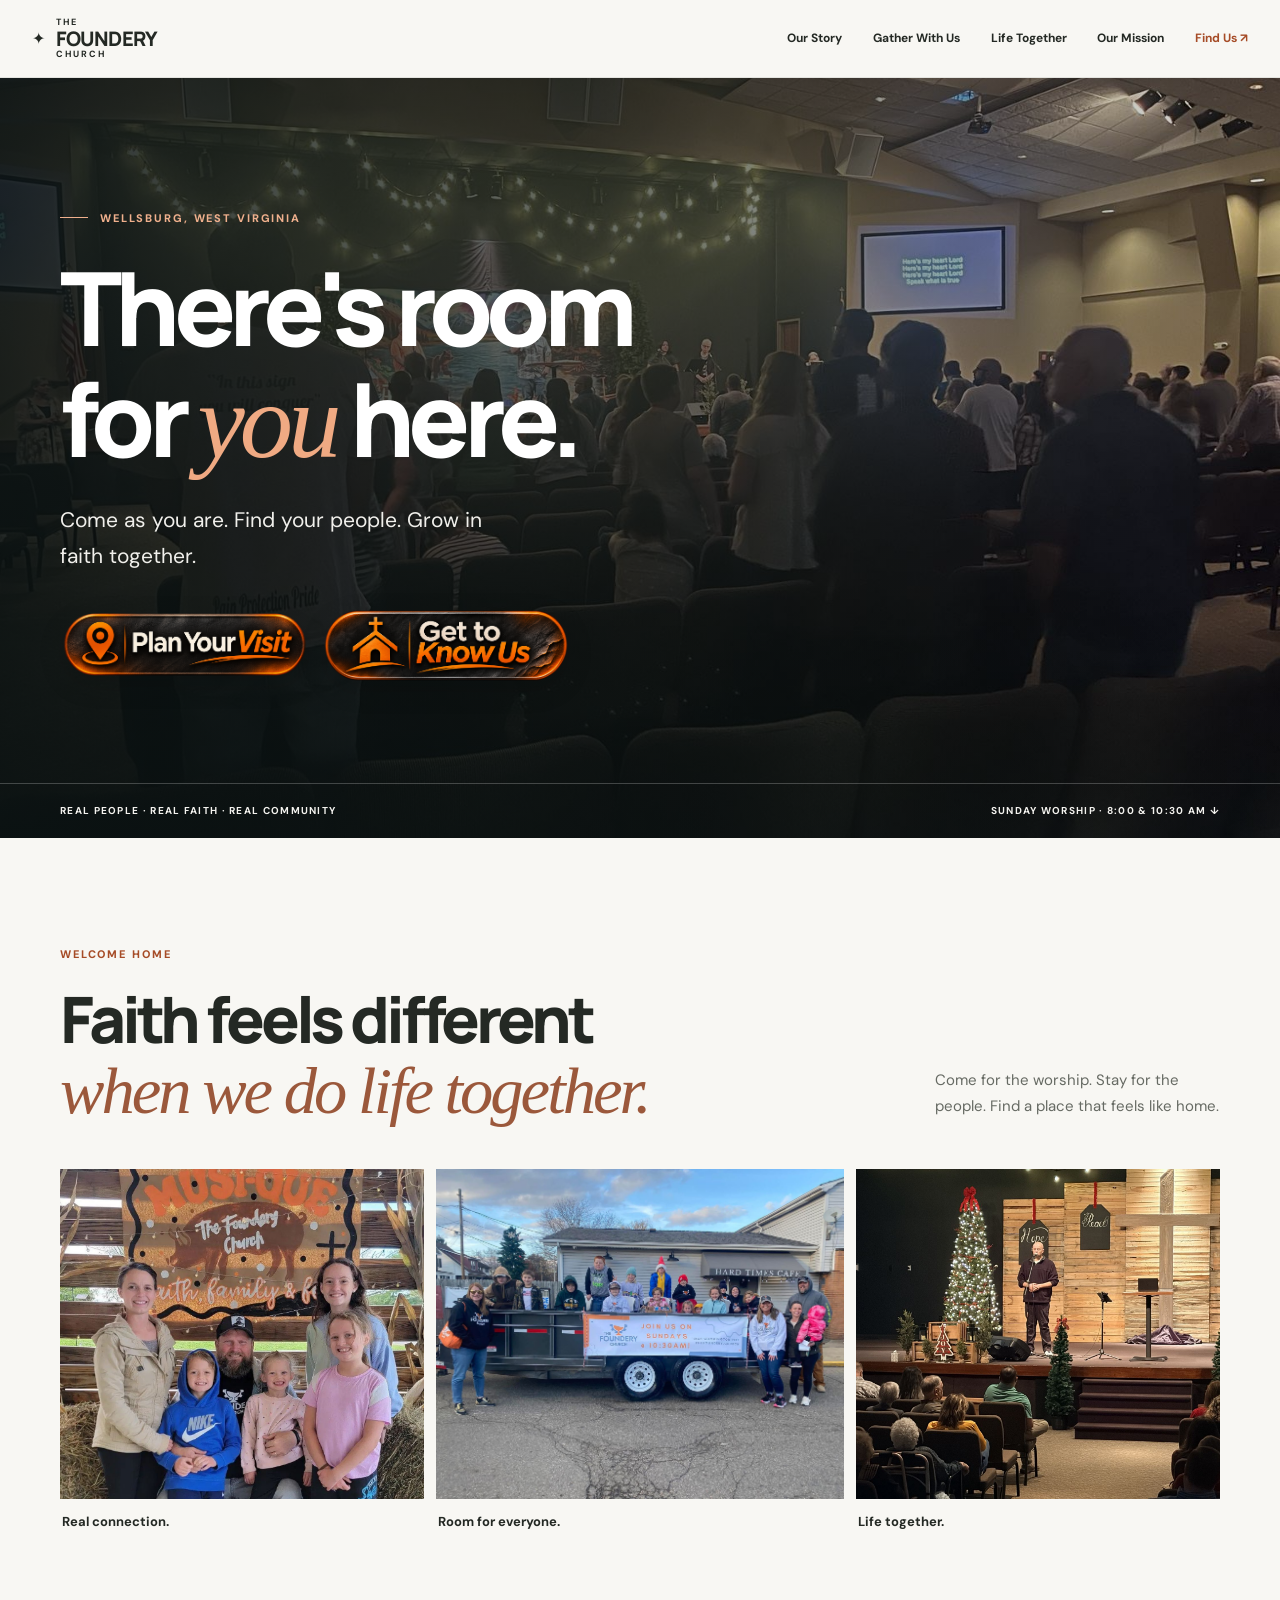
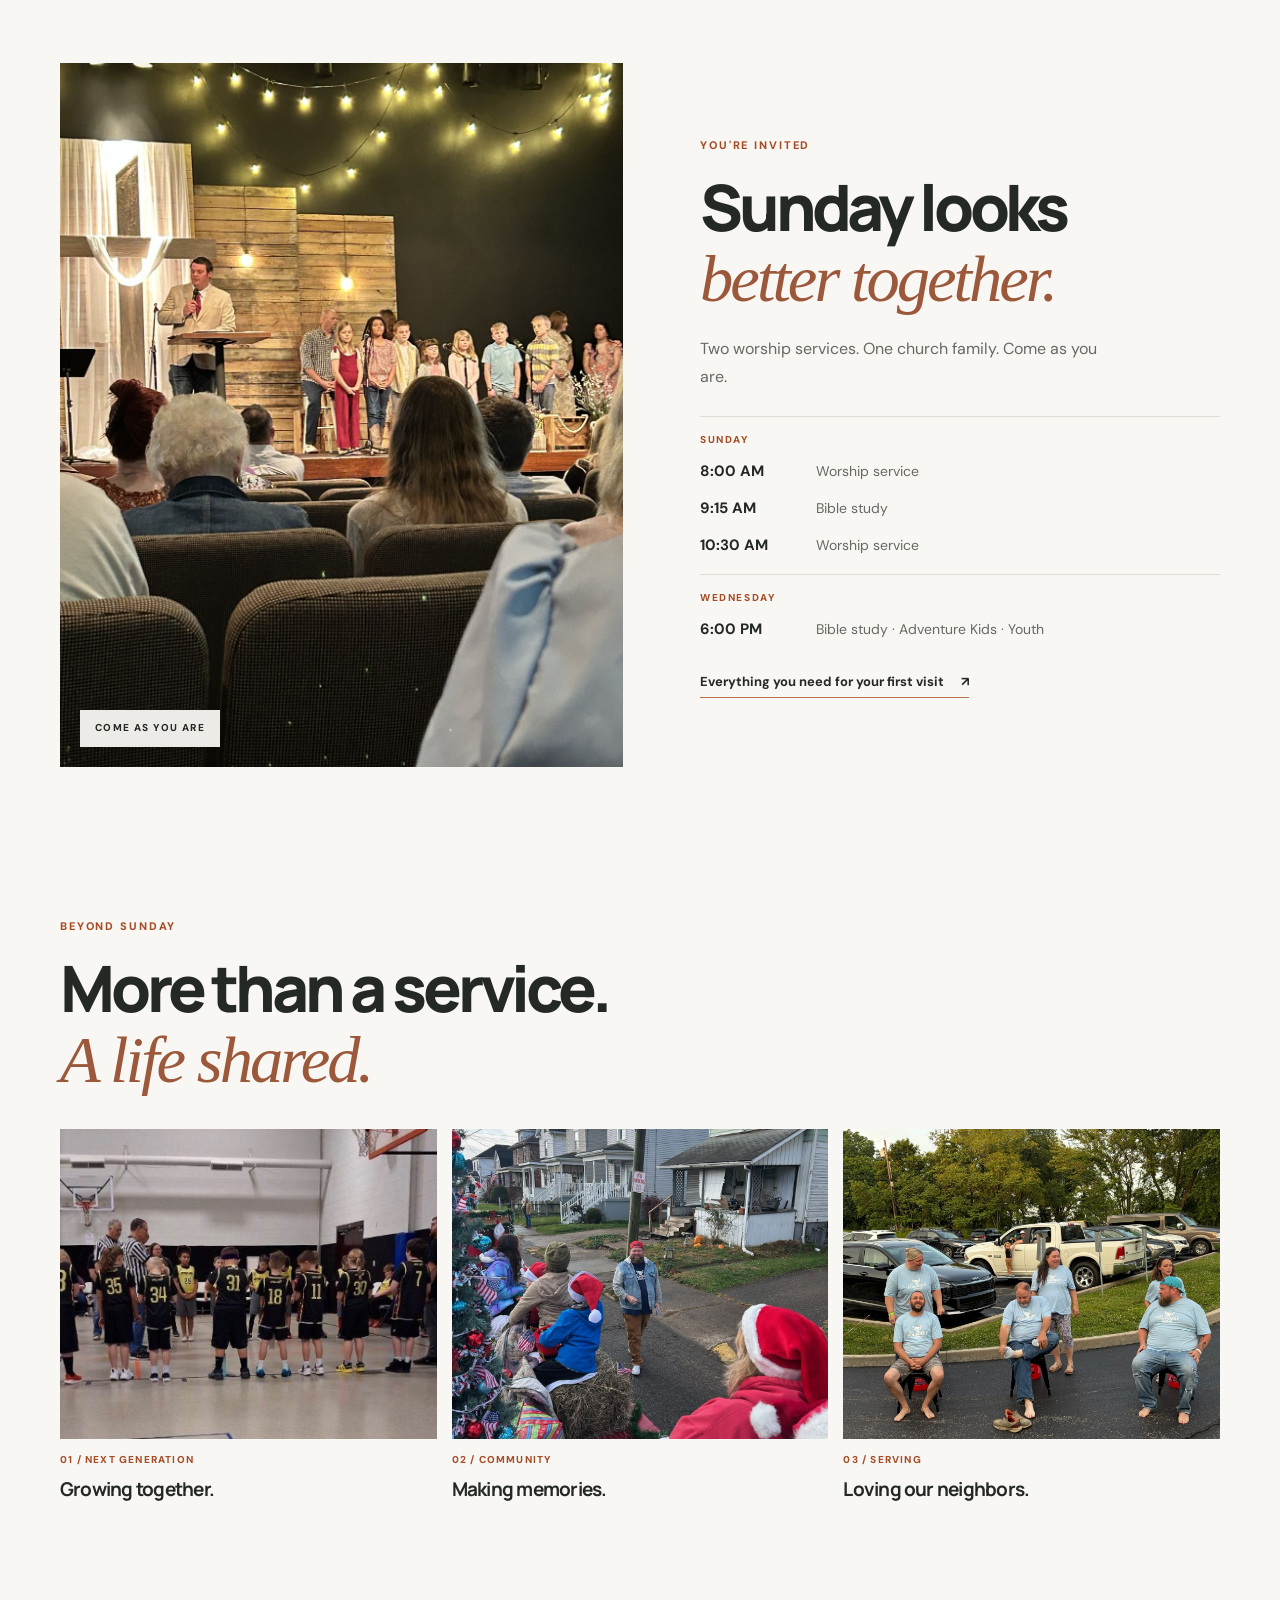
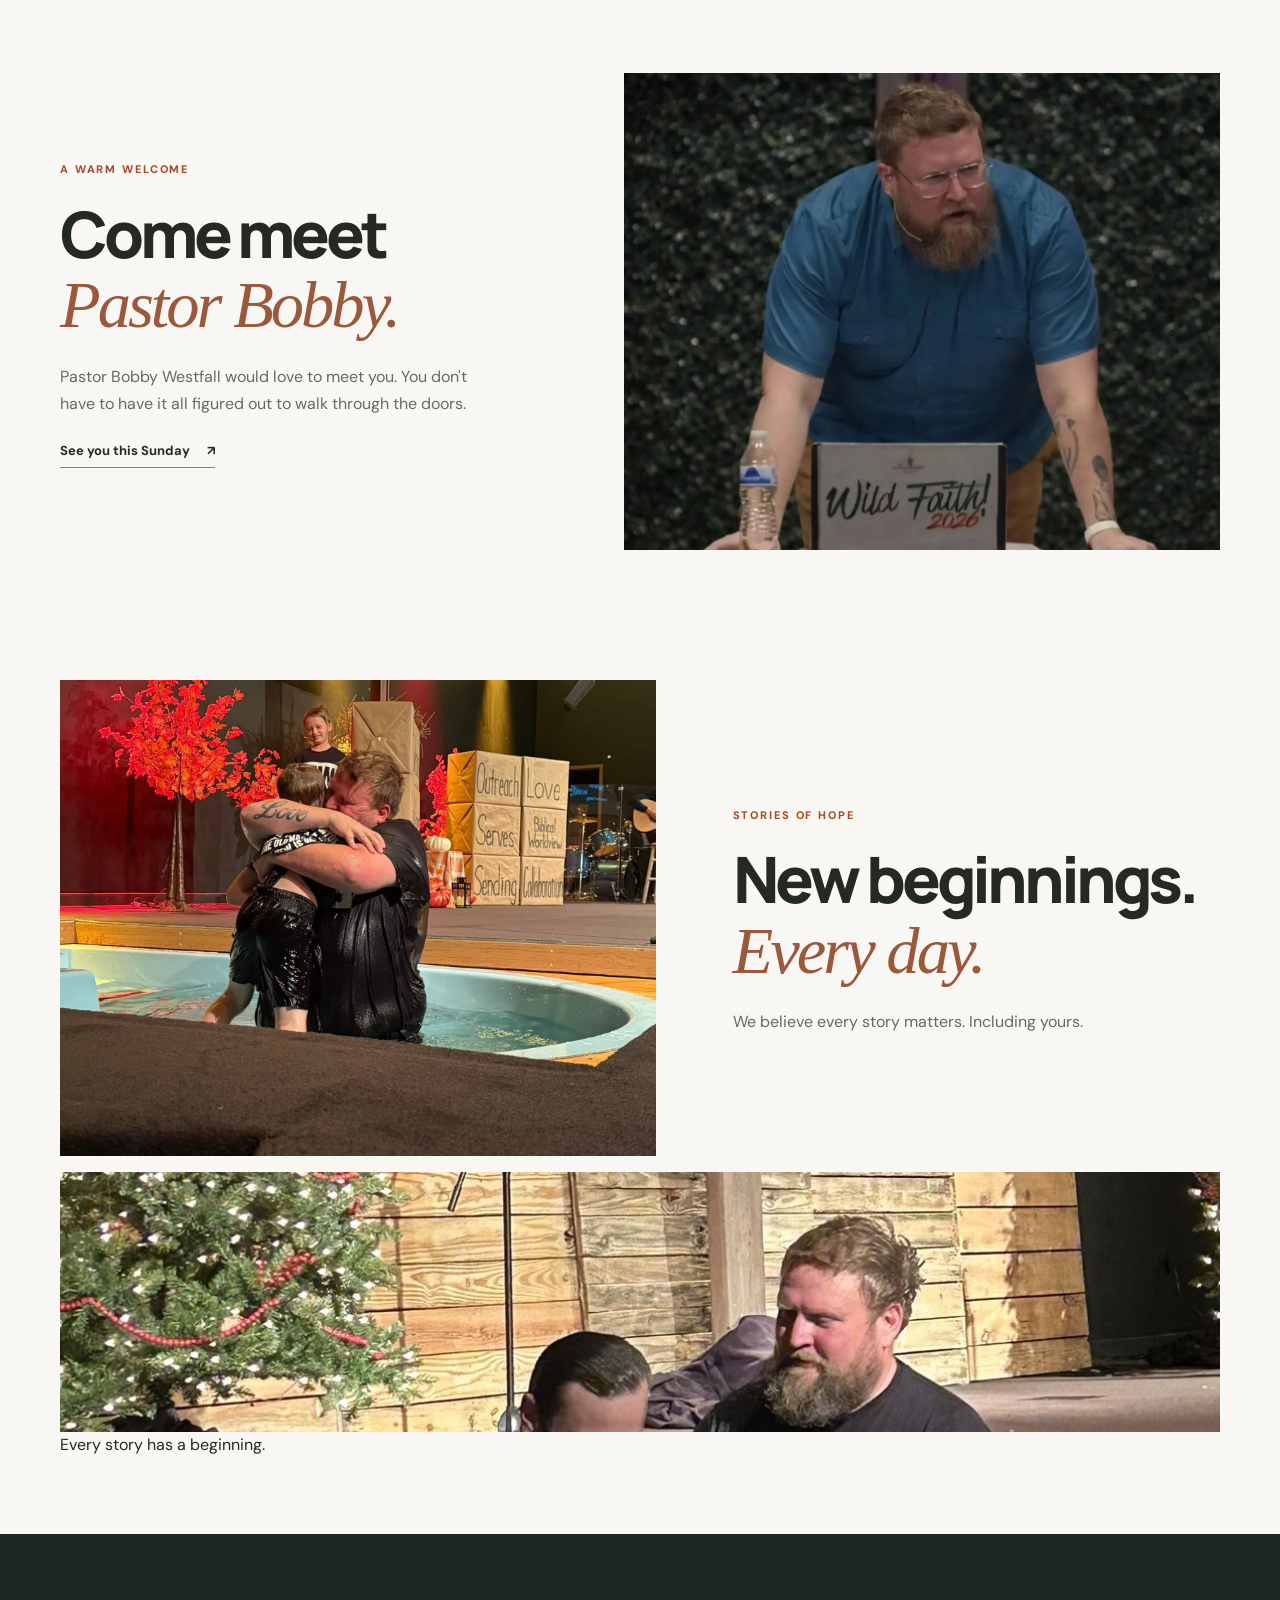
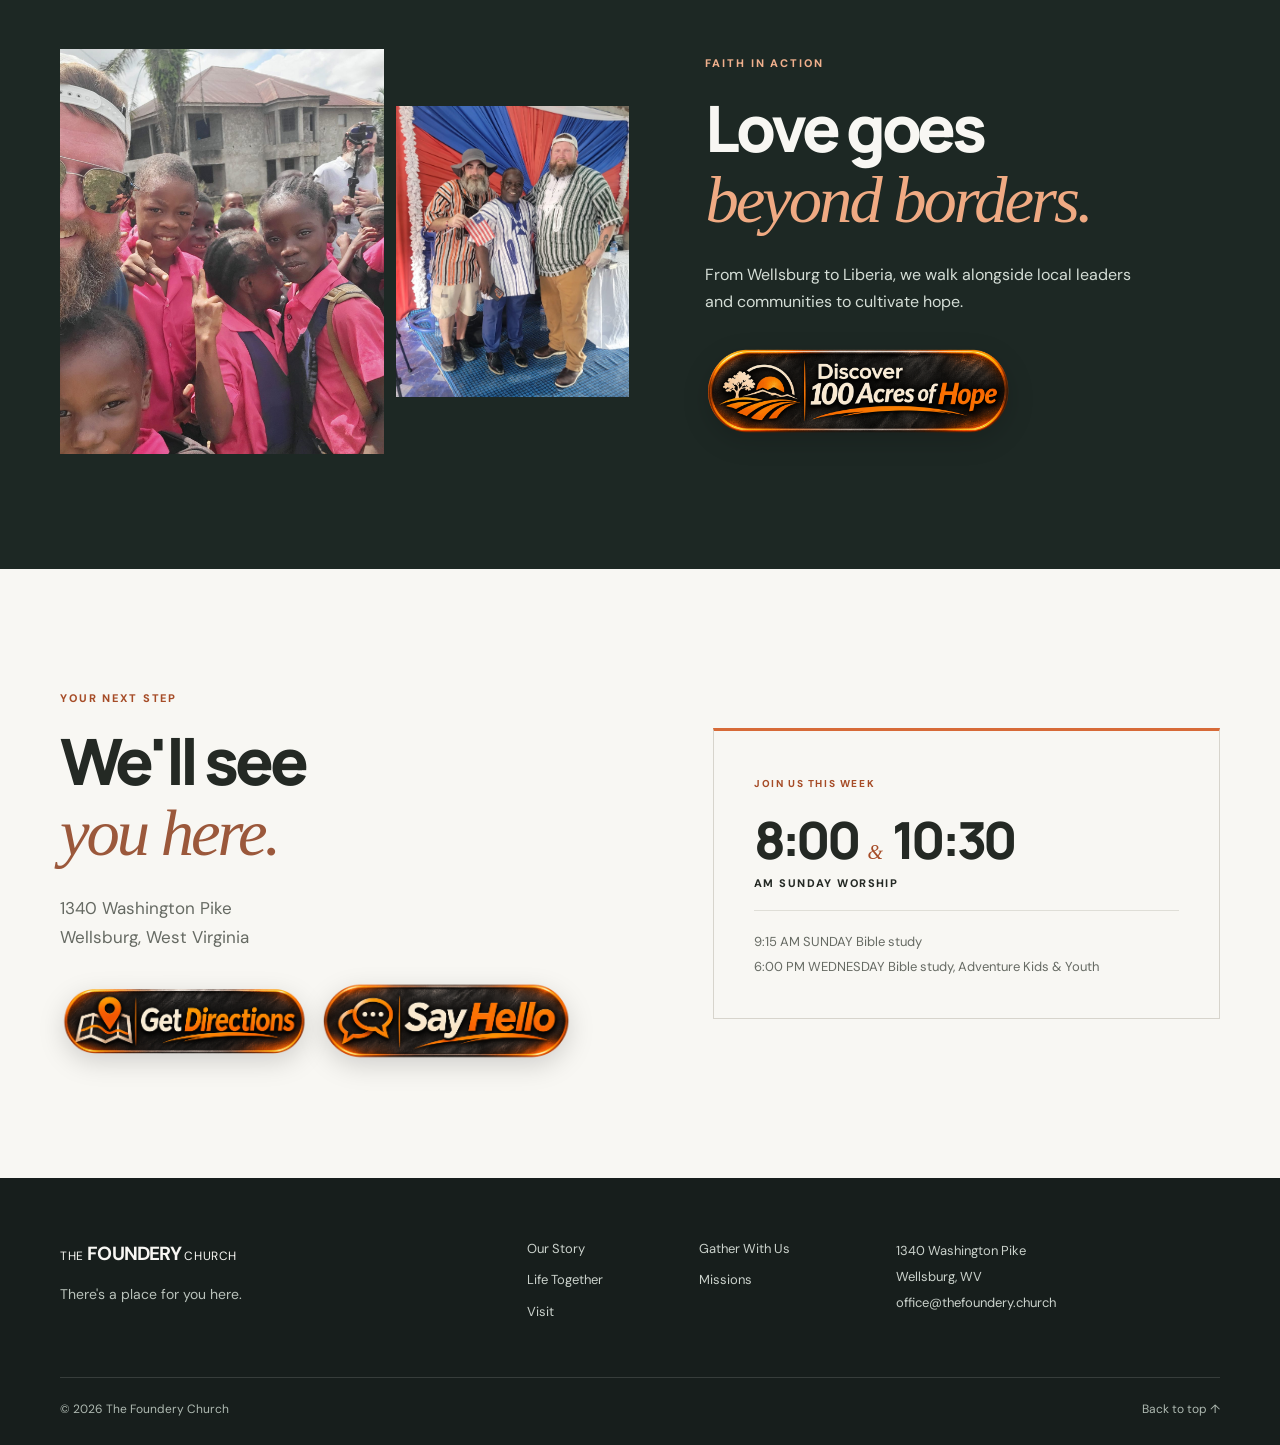
==== commit 4c66bd0f: "Refine Foundery story, header identity, and visitor information" ====
--- a/index.html
+++ b/index.html
@@ -1,14 +1,14 @@
 <!doctype html>
-<html lang="en"><head><meta charset="utf-8"><meta name="viewport" content="width=device-width,initial-scale=1"><meta name="theme-color" content="#171d1b"><meta name="description" content="Find your place at The Foundery Church in Wellsburg, WV. Sunday worship at 8:00 and 10:30 AM, Bible study at 9:15 AM, and Wednesday gatherings at 6 PM."><title>The Foundery Church — A place for you</title><link rel="preconnect" href="https://fonts.googleapis.com"><link rel="preconnect" href="https://fonts.gstatic.com" crossorigin><link href="https://fonts.googleapis.com/css2?family=DM+Sans:wght@400;500;600;700&family=Manrope:wght@400;500;600;700;800&display=swap" rel="stylesheet"><link rel="stylesheet" href="styles.css?v=redesign-20261112"><script src="script.js" defer></script></head>
+<html lang="en"><head><meta charset="utf-8"><meta name="viewport" content="width=device-width,initial-scale=1"><meta name="theme-color" content="#171d1b"><meta name="description" content="Find your place at The Foundery Church in Wellsburg, WV. Sunday worship at 8:00 and 10:30 AM, Bible study at 9:15 AM, and Wednesday gatherings at 6 PM."><title>The Foundery Church — A place for you</title><link rel="preconnect" href="https://fonts.googleapis.com"><link rel="preconnect" href="https://fonts.gstatic.com" crossorigin><link href="https://fonts.googleapis.com/css2?family=DM+Sans:wght@400;500;600;700&family=Manrope:wght@400;500;600;700;800&display=swap" rel="stylesheet"><link rel="stylesheet" href="styles.css?v=foundery-refined-20261112"><script src="script.js" defer></script></head>
 <body id="top"><a class="skip-link" href="#main">Skip to content</a>
-<header class="site-header"><div class="nav-shell"><a class="brand" href="#top" aria-label="The Foundery Church home"><img src="assets/foundery-logo-source.jpg" alt="" width="48" height="48"><span><small>THE</small><strong>FOUNDERY</strong><small>CHURCH</small></span></a><button class="menu-toggle" aria-label="Open menu" aria-controls="primary-nav" aria-expanded="false"><span></span><span></span><span></span></button><nav id="primary-nav" aria-label="Main navigation"><a href="#story">Our Story</a><a href="#gather">Gather With Us</a><a href="#life">Life Together</a><a href="#mission">Our Mission</a><a href="#visit">Find Us <span aria-hidden="true">↗</span></a></nav></div></header>
+<header class="site-header"><div class="nav-shell"><a class="brand" href="#top" aria-label="The Foundery Church home"><span class="brand-symbol" aria-hidden="true">✦</span><span><small>THE</small><strong>FOUNDERY</strong><small>CHURCH</small></span></a><button class="menu-toggle" aria-label="Open menu" aria-controls="primary-nav" aria-expanded="false"><span></span><span></span><span></span></button><nav id="primary-nav" aria-label="Main navigation"><a href="#story">Our Story</a><a href="#gather">Gather With Us</a><a href="#life">Life Together</a><a href="#mission">Our Mission</a><a href="#visit">Find Us <span aria-hidden="true">↗</span></a></nav></div></header>
 <main id="main">
-<section class="hero" aria-labelledby="hero-title"><div class="hero-image" role="img" aria-label="The Foundery congregation worshipping together"></div><div class="hero-shade"></div><div class="wrap hero-content"><div class="hero-copy"><span class="kicker light"><span class="line"></span> WELLSBURG, WEST VIRGINIA</span><h1 id="hero-title">There's room<br>for <em>you</em> here.</h1><p>Come as you are. Find your people. Grow in faith together.</p><div class="button-pair"><a class="image-button" href="#visit"><img src="assets/plan-your-visit.png" alt="Plan Your Visit"></a><a class="image-button" href="#story"><img src="assets/get-to-know-us.png" alt="Get to Know Us"></a></div></div></div><div class="hero-bottom"><span>ONE CHURCH. A PLACE TO BELONG.</span><a href="#gather">SUNDAY WORSHIP · 8:00 &amp; 10:30 AM <span aria-hidden="true">↓</span></a></div></section>
-<section class="intro" id="story"><div class="wrap intro-heading"><div><span class="kicker">WELCOME HOME</span><h2>Faith feels different<br><em>when we do life together.</em></h2></div><p>Not just a Sunday service. A community where you can be known, find friendship, and make a difference.</p></div><div class="wrap photo-ribbon"><figure class="photo-one"><img src="assets/family-festival.jpg" alt="Foundery family and friends celebrating together" loading="lazy"><figcaption>Real connection.</figcaption></figure><figure class="photo-two"><img src="assets/community-parade.jpg" alt="Foundery neighbors enjoying a community parade" loading="lazy"><figcaption>Room for everyone.</figcaption></figure><figure class="photo-three"><img src="assets/church-gathering.jpg" alt="People gathered together at The Foundery" loading="lazy"><figcaption>Life together.</figcaption></figure></div></section>
-<section class="gather" id="gather"><div class="wrap gather-layout"><div class="gather-visual"><img src="assets/worship-service.jpg" alt="Worship gathering inside The Foundery Church" loading="lazy"><span class="photo-tag">COME AS YOU ARE</span></div><div class="gather-content"><span class="kicker">YOU'RE INVITED</span><h2>Sunday looks<br><em>better together.</em></h2><p>Come early, come later, bring the family. There's a seat for you.</p><div class="schedule"><div class="schedule-heading">SUNDAY</div><div class="schedule-row"><strong>8:00 AM</strong><span>Worship service</span></div><div class="schedule-row"><strong>9:15 AM</strong><span>Bible study</span></div><div class="schedule-row"><strong>10:30 AM</strong><span>Worship service</span></div><div class="schedule-heading wed">WEDNESDAY</div><div class="schedule-row"><strong>6:00 PM</strong><span>Bible study · Adventure Kids · Youth</span></div></div><a class="text-link" href="#visit">Everything you need for your first visit <span aria-hidden="true">↗</span></a></div></div></section>
+<section class="hero" aria-labelledby="hero-title"><div class="hero-image" role="img" aria-label="The Foundery congregation worshipping together"></div><div class="hero-shade"></div><div class="wrap hero-content"><div class="hero-copy"><span class="kicker light"><span class="line"></span> WELLSBURG, WEST VIRGINIA</span><h1 id="hero-title">There's room<br>for <em>you</em> here.</h1><p>Come as you are. Find your people. Grow in faith together.</p><div class="button-pair"><a class="image-button" href="#visit"><img src="assets/plan-your-visit.png" alt="Plan Your Visit"></a><a class="image-button" href="#story"><img src="assets/get-to-know-us.png" alt="Get to Know Us"></a></div></div></div><div class="hero-bottom"><span>REAL PEOPLE · REAL FAITH · REAL COMMUNITY</span><a href="#gather">SUNDAY WORSHIP · 8:00 &amp; 10:30 AM <span aria-hidden="true">↓</span></a></div></section>
+<section class="intro" id="story"><div class="wrap intro-heading"><div><span class="kicker">WELCOME HOME</span><h2>Faith feels different<br><em>when we do life together.</em></h2></div><p>Come for the worship. Stay for the people. Find a place that feels like home.</p></div><div class="wrap photo-ribbon"><figure class="photo-one"><img src="assets/family-festival.jpg" alt="Foundery family and friends celebrating together" loading="lazy"><figcaption>Real connection.</figcaption></figure><figure class="photo-two"><img src="assets/community-parade.jpg" alt="Foundery neighbors enjoying a community parade" loading="lazy"><figcaption>Room for everyone.</figcaption></figure><figure class="photo-three"><img src="assets/church-gathering.jpg" alt="People gathered together at The Foundery" loading="lazy"><figcaption>Life together.</figcaption></figure></div></section>
+<section class="gather" id="gather"><div class="wrap gather-layout"><div class="gather-visual"><img src="assets/worship-service.jpg" alt="Worship gathering inside The Foundery Church" loading="lazy"><span class="photo-tag">COME AS YOU ARE</span></div><div class="gather-content"><span class="kicker">YOU'RE INVITED</span><h2>Sunday looks<br><em>better together.</em></h2><p>Two worship services. One church family. Come as you are.</p><div class="schedule"><div class="schedule-heading">SUNDAY</div><div class="schedule-row"><strong>8:00 AM</strong><span>Worship service</span></div><div class="schedule-row"><strong>9:15 AM</strong><span>Bible study</span></div><div class="schedule-row"><strong>10:30 AM</strong><span>Worship service</span></div><div class="schedule-heading wed">WEDNESDAY</div><div class="schedule-row"><strong>6:00 PM</strong><span>Bible study · Adventure Kids · Youth</span></div></div><a class="text-link" href="#visit">Everything you need for your first visit <span aria-hidden="true">↗</span></a></div></div></section>
 <section class="life" id="life"><div class="wrap life-head"><span class="kicker">BEYOND SUNDAY</span><h2>More than a service.<br><em>A life shared.</em></h2></div><div class="wrap life-grid"><figure><img src="assets/future-hoopers.jpg" alt="Kids participating in Future Hoopers basketball" loading="lazy"><figcaption><span>01 / NEXT GENERATION</span><strong>Growing together.</strong></figcaption></figure><figure><img src="assets/community-hayride.jpg" alt="The Foundery community enjoying a hayride" loading="lazy"><figcaption><span>02 / COMMUNITY</span><strong>Making memories.</strong></figcaption></figure><figure><img src="assets/community-volunteers.jpg" alt="Foundery volunteers serving and connecting" loading="lazy"><figcaption><span>03 / SERVING</span><strong>Loving our neighbors.</strong></figcaption></figure></div></section>
 <section class="people"><div class="wrap people-grid"><div class="people-copy"><span class="kicker">A WARM WELCOME</span><h2>Come meet<br><em>Pastor Bobby.</em></h2><p>Pastor Bobby Westfall would love to meet you. You don't have to have it all figured out to walk through the doors.</p><a class="text-link" href="#visit">See you this Sunday <span aria-hidden="true">↗</span></a></div><div class="people-photo"><img src="assets/pastor-speaking.jpg" alt="Pastor Bobby Westfall speaking at The Foundery" loading="lazy"></div></div></section>
-<section class="moments"><div class="wrap moments-grid"><div class="moments-photo"><img src="assets/baptism-embrace.jpg" alt="A meaningful embrace following baptism at The Foundery" loading="lazy"></div><div class="moments-copy"><span class="kicker">STORIES OF HOPE</span><h2>New beginnings.<br><em>Every day.</em></h2><p>We believe every story matters. Including yours.</p></div></div><div class="wrap moments-wide"><img src="assets/baptism.jpg" alt="Celebrating a baptism at The Foundery Church" loading="lazy"></div></section>
+<section class="moments"><div class="wrap moments-grid"><div class="moments-photo"><img src="assets/baptism-embrace.jpg" alt="A meaningful embrace following baptism at The Foundery" loading="lazy"></div><div class="moments-copy"><span class="kicker">STORIES OF HOPE</span><h2>New beginnings.<br><em>Every day.</em></h2><p>We believe every story matters. Including yours.</p></div></div><div class="wrap moments-wide"><img src="assets/baptism.jpg" alt="Celebrating a baptism at The Foundery Church" loading="lazy"><span>Every story has a beginning.</span></div></section>
 <section class="mission" id="mission"><div class="wrap mission-grid"><div class="mission-images"><img class="mission-primary" src="assets/liberia-school-visit.jpg" alt="Foundery members connecting with school children in Liberia" loading="lazy"><img class="mission-secondary" src="assets/liberia-partnership.jpg" alt="The Foundery and ministry partners in Liberia" loading="lazy"></div><div class="mission-copy"><span class="kicker light">FAITH IN ACTION</span><h2>Love goes<br><em>beyond borders.</em></h2><p>From Wellsburg to Liberia, we walk alongside local leaders and communities to cultivate hope.</p><a class="image-button mission-button" href="https://100acresofhope.com/" target="_blank" rel="noopener noreferrer"><img src="assets/discover-100-acres-of-hope.png" alt="Discover 100 Acres of Hope" loading="lazy"></a></div></div></section>
-<section class="visit" id="visit"><div class="wrap visit-grid"><div class="visit-copy"><span class="kicker">YOUR NEXT STEP</span><h2>We'll see<br><em>you here.</em></h2><p>1340 Washington Pike<br>Wellsburg, West Virginia</p><div class="button-pair"><a class="image-button" href="https://www.google.com/maps/search/?api=1&amp;query=1340+Washington+Pike+Wellsburg+WV" target="_blank" rel="noopener noreferrer"><img src="assets/get-directions.png" alt="Get Directions" loading="lazy"></a><a class="image-button" href="mailto:office@thefoundery.church?subject=Hello%20Foundery"><img src="assets/say-hello.png" alt="Say Hello" loading="lazy"></a></div></div><div class="visit-note"><span>JOIN US THIS WEEK</span><div class="visit-times"><strong>8:00</strong><i>&amp;</i><strong>10:30</strong><small>AM SUNDAY WORSHIP</small></div><div class="visit-note-bottom">Sunday Bible Study · 9:15 AM<br>Wednesday Bible Study, Adventure Kids &amp; Youth · 6:00 PM</div></div></div></section>
+<section class="visit" id="visit"><div class="wrap visit-grid"><div class="visit-copy"><span class="kicker">YOUR NEXT STEP</span><h2>We'll see<br><em>you here.</em></h2><p>1340 Washington Pike<br>Wellsburg, West Virginia</p><div class="button-pair"><a class="image-button" href="https://www.google.com/maps/search/?api=1&amp;query=1340+Washington+Pike+Wellsburg+WV" target="_blank" rel="noopener noreferrer"><img src="assets/get-directions.png" alt="Get Directions" loading="lazy"></a><a class="image-button" href="mailto:office@thefoundery.church?subject=Hello%20Foundery"><img src="assets/say-hello.png" alt="Say Hello" loading="lazy"></a></div></div><div class="visit-note"><span>JOIN US THIS WEEK</span><div class="visit-times"><strong>8:00</strong><i>&amp;</i><strong>10:30</strong><small>AM SUNDAY WORSHIP</small></div><div class="visit-note-bottom"><span>9:15 AM SUNDAY</span> Bible study<br><span>6:00 PM WEDNESDAY</span> Bible study, Adventure Kids &amp; Youth</div></div></div></section>
 </main><footer class="footer"><div class="wrap footer-top"><div><a class="footer-brand" href="#top">THE <strong>FOUNDERY</strong> CHURCH</a><p>There's a place for you here.</p></div><div class="footer-nav"><a href="#story">Our Story</a><a href="#gather">Gather With Us</a><a href="#life">Life Together</a><a href="#mission">Missions</a><a href="#visit">Visit</a></div><div class="footer-contact">1340 Washington Pike<br>Wellsburg, WV<br><a href="mailto:office@thefoundery.church">office@thefoundery.church</a></div></div><div class="wrap footer-bottom"><span>© <span id="year">2026</span> The Foundery Church</span><a href="#top">Back to top ↑</a></div></footer></body></html>
--- a/styles.css
+++ b/styles.css
@@ -1,270 +1 @@
-:root{--ink:#22231f;--muted:#666960;--orange:#dd652d;--orange-dark:#b94c1c;--cream:#faf9f6;--sand:#f3f0ea;--line:#e4e1da;--dark:#222620}*{box-sizing:border-box}html{scroll-behavior:smooth;scroll-padding-top:90px}body{margin:0;background:var(--cream);color:var(--ink);font-family:'DM Sans',sans-serif;-webkit-font-smoothing:antialiased}a{color:inherit;text-decoration:none}button{font:inherit}img{display:block;max-width:100%}.container{width:min(1160px,calc(100% - 64px));margin-inline:auto}.skip-link{position:absolute;top:-100px;left:10px;background:white;padding:12px;z-index:100}.skip-link:focus{top:10px}.section{padding:clamp(82px,9vw,136px) 0}.eyebrow{display:inline-flex;align-items:center;gap:12px;font-size:11px;font-weight:800;letter-spacing:.16em;text-transform:uppercase;color:var(--orange)}h1,h2,h3,p{margin-top:0}h1,h2,h3{font-family:Manrope,sans-serif;letter-spacing:-.055em}h2{font-size:clamp(43px,5.5vw,72px);line-height:1.13;font-weight:800;margin:18px 0 25px}h2 em,h1 em{font-family:Georgia,serif;font-weight:400;letter-spacing:-.045em}p{line-height:1.8}.site-header{height:84px;position:relative;z-index:30;background:rgba(250,249,246,.98);border-bottom:1px solid #e8e4dc}.nav-shell{height:100%;width:min(1320px,calc(100% - 64px));margin:auto;display:flex;justify-content:space-between;align-items:center}.brand{display:flex;align-items:center;gap:12px;flex-shrink:0}.brand-mark{width:48px;height:48px;overflow:hidden;border-radius:50%;background:white;display:block;flex-shrink:0}.brand-mark img{width:100%;height:100%;object-fit:cover}.brand-type{font-size:10px;letter-spacing:.13em;font-weight:700;line-height:1.1}.brand-type strong{display:block;font-size:20px;letter-spacing:.02em}.brand-type small{display:block;font-size:9px;letter-spacing:.32em;margin-top:3px}.site-header nav{display:flex;align-items:center;gap:clamp(16px,2vw,30px)}.site-header nav a{font-size:12px;font-weight:700;white-space:nowrap;transition:color .2s}.site-header nav a:hover{color:var(--orange)}.site-header nav .nav-cta{background:var(--orange);color:#fff;padding:13px 19px;border-radius:5px}.site-header nav .nav-cta:hover{background:var(--orange-dark);color:white}.menu-toggle{display:none}.hero{position:relative;min-height:min(780px,calc(100svh - 84px));display:flex;align-items:center;overflow:hidden;background:#242b2c;color:white}.hero-image{position:absolute;inset:0;background:url('assets/worship-hero.jpg') center 46%/cover no-repeat;transform:scale(1.015)}.hero-overlay{position:absolute;inset:0;background:linear-gradient(90deg,rgba(12,19,20,.86) 0%,rgba(13,19,20,.66) 48%,rgba(13,19,20,.12) 100%),linear-gradient(0deg,rgba(11,18,20,.35),transparent 45%)}.hero-inner{position:relative;z-index:1;padding:115px 0 120px}.hero-copy{max-width:760px}.hero-eyebrow{color:#f3a37e}.eyebrow-line{display:block;width:25px;height:1px;background:currentColor}.hero h1{font-size:clamp(64px,7.5vw,108px);line-height:1.09;font-weight:800;margin:24px 0}.hero h1 em{color:#f7a57e}.hero-copy>p{font-size:clamp(17px,1.8vw,21px);line-height:1.7;max-width:535px;color:#f2f1ed}.hero-actions,.visit-actions{display:flex;gap:25px;align-items:center;flex-wrap:wrap;margin-top:32px}.btn{display:inline-flex;align-items:center;justify-content:space-between;gap:24px;border-radius:5px;padding:17px 23px;min-height:54px;font-weight:700;font-size:13px;transition:background .2s,transform .2s}.btn:hover{transform:translateY(-2px)}.btn-primary{background:var(--orange);color:white}.btn-primary:hover{background:var(--orange-dark)}.btn-dark{background:var(--dark);color:white}.btn-dark:hover{background:#41483f}.hero-secondary{font-size:13px;font-weight:700;border-bottom:1px solid #ffffff70;padding:11px 0}.hero-secondary span{margin-left:15px}.hero-footer{position:absolute;bottom:0;left:0;right:0;display:flex;justify-content:space-between;gap:20px;padding:23px max(32px,calc((100vw - 1160px)/2));background:#10181755;font-size:10px;font-weight:700;letter-spacing:.14em;color:#eee}.welcome{background:var(--cream)}.welcome-grid{display:grid;grid-template-columns:1fr 1fr;gap:12%;align-items:center}.welcome-copy{max-width:485px}.welcome-copy p{color:var(--muted)}.welcome-copy .large-copy,.large-copy{font-size:clamp(21px,2.5vw,27px);font-weight:600;line-height:1.5;color:var(--ink);margin-bottom:18px}.inline-link{display:inline-flex;gap:24px;align-items:center;border-bottom:1px solid var(--orange);color:var(--orange-dark);font-size:13px;font-weight:700;padding:12px 0;transition:gap .2s}.inline-link:hover{gap:32px}.sunday{background:var(--sand)}.sunday-grid{display:grid;grid-template-columns:1fr 1fr;gap:8%;align-items:center}.sunday-image{height:620px;overflow:hidden;border-radius:7px;background:#ddd}.sunday-image img{width:100%;height:100%;object-fit:cover;object-position:center}.sunday-content>p{color:var(--muted);max-width:480px}.sunday-details{border-top:1px solid #dcd7cf;margin:30px 0}.sunday-details>div{display:flex;align-items:center;gap:18px;padding:16px 0;border-bottom:1px solid #dcd7cf}.detail-icon{font-size:12px;color:var(--orange);font-weight:800}.sunday-details strong,.sunday-details small{display:block}.sunday-details strong{font-size:14px;margin-bottom:5px}.sunday-details small{font-size:13px;color:var(--muted)}.community{background:var(--cream)}.section-top{display:flex;align-items:end;justify-content:space-between;gap:70px;margin-bottom:42px}.section-top h2{margin-bottom:0}.section-top>p{max-width:320px;color:var(--muted);margin-bottom:6px}.community-cards{display:grid;grid-template-columns:repeat(3,minmax(0,1fr));gap:20px}.community-card{background:white;border:1px solid var(--line);border-radius:7px;overflow:hidden;transition:transform .25s,box-shadow .25s}.community-card:hover{transform:translateY(-4px);box-shadow:0 20px 50px #1c1b1512}.community-photo{height:280px;background:#d5d2cc;overflow:hidden}.community-photo img{width:100%;height:100%;object-fit:cover;transition:transform .5s}.community-card:hover img{transform:scale(1.04)}.community-card-text{padding:27px}.community-card-text>span{color:var(--orange);font-size:10px;letter-spacing:.14em;font-weight:800}.community-card-text h3{font-size:25px;margin:13px 0}.community-card-text p{color:var(--muted);font-size:14px;line-height:1.7;margin-bottom:0}.pastor{background:#eae8e1}.pastor-grid{display:grid;grid-template-columns:1fr 1fr;gap:10%;align-items:center}.pastor-photo{height:590px;border-radius:7px;overflow:hidden;background:#a9a9a2}.pastor-photo img{width:100%;height:100%;object-fit:cover;object-position:center 25%}.pastor-copy>p:not(.large-copy){color:var(--muted);max-width:460px}.pastor-copy .inline-link{margin-top:12px}.baptism{background:#fff}.baptism-grid{display:grid;grid-template-columns:.85fr 1.15fr;gap:10%;align-items:center}.baptism-copy>p{max-width:440px;color:var(--muted)}.baptism-image{height:490px;border-radius:7px;overflow:hidden;background:#d3c3b2}.baptism-image img{width:100%;height:100%;object-fit:cover;object-position:center}.missions{background:#242924;color:white}.missions-grid{display:grid;grid-template-columns:1.1fr .9fr;gap:9%;align-items:center}.missions-photos{display:grid;grid-template-columns:1fr .75fr;gap:14px;align-items:end}.missions-photo{overflow:hidden;border-radius:6px;background:#555}.missions-photo img{width:100%;height:100%;object-fit:cover}.main-photo{height:490px}.main-photo img{object-position:center}.side-photo{height:330px;margin-bottom:-30px}.missions-copy .eyebrow{color:#f0a078}.missions-copy h2 em{color:#f0a078}.missions-copy>p{color:#d2d8d0;max-width:490px}.missions-copy .btn{margin-top:22px}.visit{background:var(--sand)}.visit-grid{display:grid;grid-template-columns:1fr .8fr;gap:14%;align-items:center}.visit-grid>div:first-child>p{color:var(--muted);max-width:480px}.visit-panel{padding:55px;background:white;border:1px solid var(--line);border-top:4px solid var(--orange);border-radius:6px;box-shadow:0 20px 60px #27251b0a}.visit-panel>span{font-size:11px;color:var(--orange);letter-spacing:.18em;font-weight:800}.visit-panel>strong{display:block;font:800 clamp(75px,8vw,115px)/1.3 Manrope,sans-serif;letter-spacing:-.09em}.visit-panel>strong small{font-size:20px;letter-spacing:0}.visit-rule{height:1px;background:var(--line);margin:10px 0 25px}.visit-panel p{font-size:14px;color:var(--muted);margin-bottom:0}.visit-panel b{color:var(--ink)}.footer{background:#1e241f;color:#f6f4ef;padding:65px 0 20px}.footer-main{display:grid;grid-template-columns:1.4fr .8fr 1fr;gap:50px}.footer-brand .brand-type{color:white}.footer-main>div:first-child>p{color:#aeb7ac;font-size:14px;margin-top:22px}.footer-links{display:grid;grid-template-columns:1fr 1fr;gap:14px 24px;align-content:start}.footer-links a,.footer-contact a{font-size:13px;color:#e6e9e3}.footer-links a:hover,.footer-contact a:hover{color:#f2a27c}.footer-contact span{font-size:11px;font-weight:800;color:#f2a27c;letter-spacing:.13em}.footer-contact p{color:#c4c9c1;font-size:14px;margin:16px 0}.footer-bottom{border-top:1px solid #ffffff20;margin-top:60px;padding-top:23px;display:flex;justify-content:space-between;gap:15px;color:#aeb7ac;font-size:12px}@media(max-width:1000px){.site-header nav{gap:14px}.site-header nav a{font-size:11px}.community-photo{height:230px}.sunday-image{height:540px}.pastor-photo{height:520px}}@media(max-width:820px){.site-header{height:74px}.nav-shell{width:calc(100% - 36px)}.menu-toggle{display:flex;flex-direction:column;gap:6px;border:0;background:transparent;padding:12px;cursor:pointer}.menu-toggle span{width:25px;height:2px;background:var(--ink)}.site-header nav{display:none;position:absolute;top:74px;left:0;right:0;background:var(--cream);padding:18px 26px 28px;flex-direction:column;align-items:stretch;gap:0;box-shadow:0 15px 30px #0002}.site-header nav.open{display:flex}.site-header nav a{font-size:14px;padding:14px 0;border-bottom:1px solid var(--line)}.site-header nav .nav-cta{margin-top:15px;text-align:center;border:0;padding:15px}.container{width:calc(100% - 40px)}.hero{min-height:690px}.hero-inner{padding:90px 0 110px}.hero h1{font-size:clamp(59px,10vw,84px)}.welcome-grid,.sunday-grid,.pastor-grid,.baptism-grid,.missions-grid,.visit-grid{grid-template-columns:1fr;gap:38px}.welcome-copy{max-width:650px}.sunday-image{height:440px}.sunday-content{max-width:650px}.community-cards{gap:12px}.community-photo{height:210px}.community-card-text{padding:20px}.pastor-photo{height:480px;max-width:640px}.pastor-copy{max-width:650px}.baptism-image{height:450px;order:-1}.missions-photos{max-width:660px}.missions-copy{max-width:640px}.visit-panel{max-width:520px}.section-top{display:block}.section-top>p{margin-top:20px;max-width:550px}}@media(max-width:600px){.section{padding:76px 0}.brand-type strong{font-size:18px}.brand-mark{width:43px;height:43px}.hero{min-height:670px}.hero-image{background-position:59% center}.hero-overlay{background:linear-gradient(90deg,#0e1719df,#0e171994 65%,#0e171950)}.hero-inner{padding:65px 0 115px}.hero h1{font-size:clamp(52px,12vw,72px)}.hero-copy>p{font-size:17px}.hero-footer{padding:17px 20px;flex-direction:column;gap:6px;font-size:9px}.hero-actions{gap:18px}.welcome-grid{gap:10px}.sunday-image{height:360px}.community-cards{grid-template-columns:1fr;gap:18px}.community-photo{height:260px}.community-card-text{padding:25px}.pastor-photo{height:420px}.baptism-image{height:330px}.missions-photos{gap:9px}.main-photo{height:320px}.side-photo{height:230px;margin-bottom:-15px}.visit-panel{padding:32px}.footer-main{grid-template-columns:1fr;gap:30px}.footer-bottom{margin-top:35px}.footer-links{max-width:350px}.hero h1,h2{overflow-wrap:normal}}@media(prefers-reduced-motion:reduce){html{scroll-behavior:auto}*,*:before,*:after{transition:none!important}}
-
-
-/* Photo-first corrections: preserve original compositions and prevent awkward crops. */
-.sunday-image,.pastor-photo,.baptism-image,.community-photo,.missions-photo{height:auto;min-height:0;aspect-ratio:auto;overflow:hidden;display:flex;align-items:center;justify-content:center}
-.sunday-image img,.pastor-photo img,.baptism-image img,.community-photo img,.missions-photo img{display:block;width:100%;height:auto;max-height:none;object-fit:contain;object-position:center;transform:none}
-.sunday-image{background:#e6e1d8}
-.pastor-photo{background:#dedbd4}
-.baptism-image{background:#ece4dc}
-.community-photo{aspect-ratio:4/3;background:#e8e6e1}
-.community-photo img{width:100%;height:100%;object-fit:contain}
-.community-card:hover .community-photo img{transform:none}
-.missions-photos{align-items:start}
-.missions-photo{background:#303a32}
-.main-photo,.side-photo{height:auto;margin:0;align-self:start}
-.main-photo img,.side-photo img{height:auto;width:100%;object-fit:contain}
-.brand-mark{display:none}
-.brand-type{font-size:11px;line-height:1.05;letter-spacing:.12em}
-.brand-type strong{font-size:23px;letter-spacing:-.045em}
-.brand-type small{font-size:10px;letter-spacing:.28em}
-.hero-image{background-position:center 40%}
-@media(max-width:820px){.sunday-image,.pastor-photo,.baptism-image{height:auto}.community-photo{height:auto;aspect-ratio:4/3}.missions-photos{align-items:start}}
-@media(max-width:600px){.sunday-image,.pastor-photo,.baptism-image{height:auto}.community-photo{height:auto;aspect-ratio:4/3}.main-photo,.side-photo{height:auto;margin:0}.hero-image{background-position:58% center}}
-
-
-/* Mobile-first hardening */
-@media screen and (max-width: 767px) {
-  html {font-size:16px!important;-webkit-text-size-adjust:100%}
-  body {margin:0!important;width:100%!important;min-width:0!important;overflow-x:hidden!important}
-  .site-header{height:70px!important;width:100%!important}
-  .nav-shell{width:calc(100% - 36px)!important;max-width:none!important}
-  .container{width:calc(100% - 40px)!important;max-width:none!important;margin-left:20px!important;margin-right:20px!important}
-  .brand-type strong{font-size:19px!important}
-  .site-header nav{position:absolute!important;top:70px!important;left:0!important;right:0!important;width:100%!important}
-  .menu-toggle{display:flex!important}
-  .hero{display:flex!important;min-height:680px!important;width:100%!important;max-width:100%!important;overflow:hidden!important}
-  .hero-image,.hero-overlay{position:absolute!important;inset:0!important;width:100%!important;height:100%!important}
-  .hero-image{background-size:cover!important;background-position:60% center!important}
-  .hero-inner{position:relative!important;width:calc(100% - 40px)!important;margin:0 20px!important;padding:70px 0 115px!important}
-  .hero-copy{width:100%!important;max-width:100%!important}
-  .hero h1{font-size:clamp(48px,12vw,68px)!important;line-height:1.1!important;max-width:100%!important}
-  .hero-copy>p{font-size:17px!important;line-height:1.6!important}
-  .hero-footer{position:absolute!important;bottom:0!important;width:100%!important;display:flex!important;flex-direction:column!important;padding:16px 20px!important;gap:6px!important}
-  .section{width:100%!important;max-width:100%!important;padding:72px 0!important;overflow:hidden!important}
-  .welcome-grid,.sunday-grid,.pastor-grid,.baptism-grid,.missions-grid,.visit-grid{display:grid!important;grid-template-columns:minmax(0,1fr)!important;gap:30px!important;width:calc(100% - 40px)!important}
-  .welcome-grid>*,.sunday-grid>*,.pastor-grid>*,.baptism-grid>*,.missions-grid>*,.visit-grid>*{width:100%!important;min-width:0!important}
-  h2{font-size:clamp(40px,10vw,55px)!important;line-height:1.12!important}
-  .large-copy{font-size:21px!important}
-  .section-top{display:block!important}
-  .community-cards{display:grid!important;grid-template-columns:minmax(0,1fr)!important;gap:20px!important}
-  .community-card{width:100%!important;min-width:0!important}
-  .community-photo{width:100%!important;height:auto!important;aspect-ratio:4/3!important}
-  .community-photo img{width:100%!important;height:100%!important;object-fit:cover!important}
-  .sunday-image,.pastor-photo,.baptism-image{height:auto!important;max-height:none!important;aspect-ratio:auto!important;width:100%!important}
-  .sunday-image img,.pastor-photo img,.baptism-image img{width:100%!important;height:auto!important;max-height:none!important;object-fit:contain!important}
-  .missions-photos{display:grid!important;grid-template-columns:minmax(0,1fr) minmax(0,.7fr)!important;gap:10px!important}
-  .missions-photo,.main-photo,.side-photo{height:auto!important;min-width:0!important;margin:0!important}
-  .missions-photo img{width:100%!important;height:auto!important}
-  .visit-panel{width:100%!important;padding:30px!important}
-  .visit-panel>strong{font-size:clamp(68px,18vw,100px)!important}
-  .footer-main{display:grid!important;grid-template-columns:minmax(0,1fr)!important}
-  .footer-bottom{flex-wrap:wrap!important}
-}
-
-
-/* Editorial photo story */
-.story-intro{text-align:center;max-width:760px;margin-bottom:48px}.story-intro h2{margin-bottom:14px}.story-intro>p{color:var(--muted);font-size:19px}.story-strip{display:grid;grid-template-columns:1fr 1.15fr 1fr;gap:14px;align-items:start}.story-strip figure{margin:0;min-width:0}.story-strip img{display:block;width:100%;height:340px;object-fit:cover;border-radius:6px}.story-strip figure:nth-child(2) img{height:390px}.story-strip figcaption{font-size:12px;font-weight:700;letter-spacing:.02em;padding:14px 2px;color:var(--muted)}.sunday-simple{display:flex;flex-direction:column;gap:5px;padding:20px 0;margin:20px 0 24px;border-top:1px solid var(--line);border-bottom:1px solid var(--line)}.sunday-simple strong{font-size:21px}.sunday-simple span{color:var(--muted);font-size:13px}.community-card-text h3{font-size:22px;line-height:1.3;margin-bottom:0}.baptism-gallery{display:grid;grid-template-columns:1fr 1fr;gap:14px;margin-top:35px}.baptism-gallery img{width:100%;height:300px;object-fit:cover;border-radius:6px}.hero-image{background-image:url('assets/worship-hero.jpg')}.pastor-photo img{object-position:center}.community-card-text{min-height:125px}.story-strip img,.baptism-gallery img{max-width:100%}
-@media(max-width:820px){.story-strip{grid-template-columns:1fr 1fr;gap:12px}.story-strip figure:nth-child(3){grid-column:1/-1}.story-strip img,.story-strip figure:nth-child(2) img{height:260px}.story-strip figure:nth-child(3) img{height:320px}.baptism-gallery img{height:230px}}
-@media(max-width:600px){.story-intro{margin-bottom:30px}.story-strip{grid-template-columns:1fr 1fr!important;gap:10px}.story-strip figure:nth-child(3){grid-column:1/-1}.story-strip img,.story-strip figure:nth-child(2) img{height:195px!important;object-fit:cover!important}.story-strip figure:nth-child(3) img{height:235px!important}.story-strip figcaption{font-size:11px;padding:9px 0}.baptism-gallery{gap:9px;margin-top:18px}.baptism-gallery img{height:160px!important;object-fit:cover!important}.community-card-text{min-height:0}.sunday-simple strong{font-size:19px}}
-
-
-/* Cohesive editorial refinement */
-:root{--cream:#f8f7f4;--sand:#f8f7f4;--line:#e9e6df}
-.section{padding:clamp(52px,6vw,88px) 0!important}
-h2{font-size:clamp(35px,4.5vw,59px)!important;line-height:1.12!important;margin:12px 0 17px!important}
-p{line-height:1.65}
-.eyebrow{font-size:10px;letter-spacing:.15em}
-.hero{min-height:clamp(540px,75svh,750px)!important}
-.hero-inner{padding-top:85px!important;padding-bottom:105px!important}
-.hero h1{font-size:clamp(55px,7.5vw,96px)!important}
-.hero-copy>p{max-width:400px;font-size:17px!important}
-.welcome,.sunday,.community,.pastor,.baptism,.missions,.visit{background:var(--cream)!important}
-.welcome{padding-bottom:35px!important}
-.sunday{padding-top:40px!important}
-.community{padding-top:35px!important;padding-bottom:45px!important}
-.pastor{padding-top:35px!important;padding-bottom:35px!important}
-.baptism{padding-top:35px!important;padding-bottom:40px!important}
-.missions{padding-top:35px!important;padding-bottom:50px!important}
-.visit{background:#242620!important;color:#fff!important;padding-top:68px!important;padding-bottom:68px!important}
-.visit h2,.visit p{color:#fff!important}
-.story-intro{margin-bottom:26px!important}
-.story-intro h2{margin-bottom:8px!important}
-.story-intro>p{font-size:16px!important}
-.story-strip{gap:8px!important}
-.story-strip figure:nth-child(2) img,.story-strip img{height:300px!important;border-radius:0!important;object-fit:cover!important}
-.story-strip figcaption{padding:8px 2px!important}
-.sunday-grid,.pastor-grid,.baptism-grid,.missions-grid{gap:clamp(26px,5vw,68px)!important;align-items:center}
-.sunday-image,.pastor-photo,.baptism-image{border-radius:0!important;overflow:hidden!important}
-.sunday-image img,.pastor-photo img,.baptism-image img{width:100%!important;height:auto!important;max-height:530px!important;object-fit:contain!important}
-.section-top{margin-bottom:22px!important}
-.section-top p{max-width:270px!important}
-.community-cards{gap:12px!important}
-.community-card{border:0!important;box-shadow:none!important;background:transparent!important;border-radius:0!important}
-.community-photo{border-radius:0!important;aspect-ratio:4/3!important}
-.community-photo img{width:100%!important;height:100%!important;object-fit:cover!important}
-.community-card-text{padding:12px 0!important;min-height:0!important}
-.community-card-text h3{font-size:19px!important;margin:6px 0!important}
-.community-card-text span{font-size:10px!important}
-.baptism-gallery{display:block!important;margin-top:14px!important;max-width:1160px}
-.baptism-gallery img{height:230px!important;width:100%!important;object-fit:cover!important;object-position:center 48%!important;border-radius:0!important}
-.missions-photos{gap:8px!important}
-.missions-photo{border-radius:0!important}
-.missions-photo img{width:100%!important;height:auto!important;object-fit:contain!important}
-.visit-panel{background:rgba(255,255,255,.07)!important;border:1px solid rgba(255,255,255,.16)!important;border-radius:0!important}
-.footer{padding-top:48px!important}
-@media(max-width:767px){
-  .section{padding:46px 0!important}
-  .hero{min-height:620px!important}
-  .hero-inner{padding-top:90px!important;padding-bottom:110px!important}
-  .hero h1{font-size:clamp(51px,12vw,68px)!important}
-  .welcome{padding-top:55px!important;padding-bottom:24px!important}
-  .sunday,.community,.pastor,.baptism,.missions{padding-top:28px!important;padding-bottom:30px!important}
-  .story-strip{grid-template-columns:repeat(2,minmax(0,1fr))!important;gap:7px!important}
-  .story-strip figure:nth-child(3){grid-column:1/-1!important}
-  .story-strip img,.story-strip figure:nth-child(2) img{height:180px!important}
-  .story-strip figure:nth-child(3) img{height:210px!important}
-  .story-intro{text-align:left!important}
-  .sunday-grid,.pastor-grid,.baptism-grid,.missions-grid{gap:20px!important}
-  .community-cards{display:grid!important;grid-template-columns:repeat(2,minmax(0,1fr))!important;gap:10px!important}
-  .community-card:nth-child(3){grid-column:1/-1!important}
-  .community-photo{height:auto!important;aspect-ratio:4/3!important}
-  .community-card:nth-child(3) .community-photo{aspect-ratio:2/1!important}
-  .community-card-text h3{font-size:16px!important}
-  .baptism-gallery img{height:170px!important}
-  .visit{padding-top:60px!important;padding-bottom:60px!important}
-  .visit-panel{padding:22px!important}
-  .footer{padding-top:35px!important}
-}
-
-
-/* Foundery graphic button system — only five image CTAs */
-.graphic-actions{display:flex!important;align-items:center!important;justify-content:flex-start!important;flex-wrap:wrap!important;gap:12px!important;margin-top:24px!important}
-.graphic-button{display:inline-flex!important;align-items:center!important;justify-content:center!important;flex:0 1 auto!important;width:clamp(185px,20vw,260px)!important;max-width:100%!important;padding:0!important;margin:0!important;background:transparent!important;border:0!important;border-radius:14px!important;box-shadow:none!important;text-decoration:none!important;overflow:visible!important;transition:transform .22s ease,filter .22s ease!important;line-height:0!important}
-.graphic-button img{display:block!important;width:100%!important;height:auto!important;max-width:100%!important;aspect-ratio:3/1!important;object-fit:contain!important;filter:drop-shadow(0 8px 12px rgba(0,0,0,.12))!important}
-.graphic-button:hover{transform:translateY(-3px)!important;filter:brightness(1.07)!important}
-.graphic-button:focus-visible{outline:3px solid #df8b47!important;outline-offset:5px!important}
-.hero .graphic-actions{gap:10px!important}
-.hero .graphic-button{width:clamp(180px,19vw,245px)!important}
-.missions .mission-graphic{width:clamp(240px,25vw,315px)!important;margin-top:22px!important}
-.visit .graphic-actions{gap:10px!important;margin-top:24px!important}
-.visit .visit-graphic{width:clamp(180px,20vw,245px)!important}
-.nav-cta{background:transparent!important;border:0!important;box-shadow:none!important;padding:0!important;color:inherit!important}
-.nav-cta:hover{color:#ca7540!important}
-.hero-actions .btn,.sunday-content .btn,.missions-copy .btn,.visit-actions .btn{display:none!important}
-.hero-secondary{display:none!important}
-@media(max-width:767px){
- .graphic-actions{gap:9px!important}
- .hero .graphic-actions{display:grid!important;grid-template-columns:repeat(2,minmax(0,1fr))!important;width:100%!important;max-width:460px!important}
- .hero .graphic-button{width:100%!important;min-width:0!important}
- .missions .mission-graphic{width:min(100%,300px)!important}
- .visit .graphic-actions{display:grid!important;grid-template-columns:repeat(2,minmax(0,1fr))!important;width:100%!important;max-width:500px!important}
- .visit .visit-graphic{width:100%!important;min-width:0!important}
-}
-@media(max-width:360px){.hero .graphic-actions,.visit .graphic-actions{grid-template-columns:1fr!important;max-width:240px!important}}
-@media(prefers-reduced-motion:reduce){.graphic-button{transition:none!important}.graphic-button:hover{transform:none!important}}
-
-
-/* November visual polish: consistent rhythm, intentional crops, comfortable mobile reading */
-:root{--ink:#282923;--muted:#65675f;--cream:#faf9f6;--line:#e8e5df}
-html{scroll-padding-top:84px}
-body{overflow-x:hidden}
-.site-header{position:sticky!important;top:0!important;z-index:50!important;background:rgba(250,249,246,.96)!important;backdrop-filter:blur(14px);-webkit-backdrop-filter:blur(14px)}
-.nav-shell{max-width:1200px}
-.site-header nav a{font-size:13px!important;font-weight:600!important}
-.site-header nav .nav-cta{color:var(--orange-dark)!important}
-.container{max-width:1160px}
-.section{padding:clamp(52px,6vw,80px) 0!important}
-h2{font-size:clamp(35px,4.4vw,58px)!important;line-height:1.14!important;letter-spacing:-.045em!important}
-h2 em{font-weight:400}
-p{line-height:1.65}
-.story-intro{max-width:760px}
-.story-strip{gap:10px!important}
-.story-strip figure{overflow:hidden}
-.story-strip img{aspect-ratio:4/3;object-fit:cover!important;height:300px!important;transition:transform .65s ease}
-.story-strip figure:nth-child(2) img{height:300px!important}
-.story-strip figure:hover img{transform:scale(1.025)}
-.sunday-grid,.pastor-grid,.baptism-grid,.missions-grid{gap:clamp(28px,5vw,64px)!important}
-.sunday-image,.pastor-photo,.baptism-image{width:100%!important;min-width:0!important;overflow:hidden!important;background:transparent!important;aspect-ratio:5/4!important;height:auto!important}
-.sunday-image img,.pastor-photo img,.baptism-image img{display:block!important;width:100%!important;height:100%!important;max-height:none!important;object-fit:cover!important}
-.sunday-image img{object-position:center 44%!important}
-.pastor-photo{aspect-ratio:4/5!important;max-height:610px!important}
-.pastor-photo img{object-position:center 24%!important}
-.baptism-image{aspect-ratio:5/4!important}
-.baptism-image img{object-position:center 48%!important}
-.community-cards{gap:16px!important}
-.community-photo{aspect-ratio:4/3!important;height:auto!important;overflow:hidden!important}
-.community-photo img{width:100%!important;height:100%!important;object-fit:cover!important}
-.community-card-text{padding:12px 0 4px!important}
-.community-card-text h3{font-size:19px!important;line-height:1.3!important}
-.baptism-gallery{margin-top:12px!important}
-.baptism-gallery img{height:220px!important;object-fit:cover!important;object-position:center 52%!important}
-.missions-photo{overflow:hidden!important;aspect-ratio:4/5!important;height:auto!important}
-.missions-photo img{width:100%!important;height:100%!important;object-fit:cover!important}
-.missions-photo.side-photo{aspect-ratio:4/5!important;margin-bottom:0!important}
-.missions-photos{align-items:center!important;gap:12px!important}
-.hero-image{background-position:center 48%!important}
-.hero-overlay{background:linear-gradient(90deg,rgba(13,19,19,.82) 0%,rgba(13,19,19,.59) 48%,rgba(13,19,19,.12) 100%),linear-gradient(0deg,rgba(13,19,19,.33),transparent 45%)!important}
-.hero h1{line-height:1.05!important;letter-spacing:-.055em!important}
-.hero-inner{max-width:1160px}
-.hero-footer{line-height:1.5!important}
-.visit-panel{box-shadow:none!important}
-.footer{padding-top:52px!important}
-.inline-link{font-weight:600}
-@media(max-width:820px){
- .site-header nav{max-height:calc(100dvh - 74px);overflow:auto}
- .site-header nav .nav-cta{margin-top:0!important;text-align:left!important;padding:14px 0!important;border-bottom:1px solid var(--line)!important}
- .section{padding:48px 0!important}
- .hero-inner{padding-top:76px!important;padding-bottom:112px!important}
- .story-strip img,.story-strip figure:nth-child(2) img{height:230px!important}
- .sunday-image{aspect-ratio:5/4!important}
- .pastor-photo{aspect-ratio:5/4!important;max-height:440px!important}
- .baptism-image{aspect-ratio:5/4!important}
- .missions-photo img{object-fit:cover!important}
- .missions-photos{max-width:100%!important}
-}
-@media(max-width:600px){
- .container{width:calc(100% - 36px)!important}
- .nav-shell{width:calc(100% - 36px)!important}
- .hero{min-height:640px!important}
- .hero-image{background-position:60% center!important}
- .hero-overlay{background:linear-gradient(90deg,rgba(12,19,19,.86),rgba(12,19,19,.56) 78%),linear-gradient(0deg,rgba(12,19,19,.34),transparent 55%)!important}
- .hero-inner{width:calc(100% - 36px)!important;margin:0 18px!important;padding-top:65px!important;padding-bottom:124px!important}
- .hero h1{font-size:clamp(48px,12vw,66px)!important}
- .hero-copy>p{font-size:16px!important;max-width:340px!important}
- .hero-footer{padding:14px 18px!important;font-size:9px!important;letter-spacing:.09em!important}
- .section{padding:42px 0!important}
- h2{font-size:clamp(33px,9vw,46px)!important}
- .story-strip{gap:8px!important}
- .story-strip img,.story-strip figure:nth-child(2) img{height:185px!important}
- .story-strip figure:nth-child(3) img{height:210px!important}
- .sunday-image,.pastor-photo,.baptism-image{aspect-ratio:5/4!important;height:auto!important;max-height:none!important}
- .sunday-image img,.pastor-photo img,.baptism-image img{height:100%!important;width:100%!important;object-fit:cover!important}
- .pastor-photo img{object-position:center 28%!important}
- .community-cards{gap:12px!important}
- .community-card-text h3{font-size:16px!important}
- .baptism-gallery img{height:170px!important}
- .missions-photos{gap:8px!important}
- .missions-photo,.missions-photo.side-photo{aspect-ratio:4/5!important;height:auto!important}
- .visit-grid{gap:28px!important}
- .visit-panel{padding:25px!important}
-}
-@media(prefers-reduced-motion:reduce){html{scroll-behavior:auto!important}.story-strip img{transition:none!important}}
-
-
-/* Weekly gathering schedule */
-.gathering-times{margin:26px 0 12px;border-top:1px solid var(--line);border-bottom:1px solid var(--line)}
-.gathering-day{display:grid;grid-template-columns:105px 1fr;column-gap:20px;padding:18px 0}
-.gathering-day+.gathering-day{border-top:1px solid var(--line)}
-.gathering-label{color:var(--orange-dark);font-size:10px;font-weight:800;letter-spacing:.14em;padding-top:5px}
-.gathering-item{grid-column:2;display:grid;grid-template-columns:95px 1fr;gap:12px;align-items:baseline;padding:4px 0}
-.gathering-item strong{font-size:15px;white-space:nowrap}
-.gathering-item span{font-size:14px;color:var(--muted);line-height:1.5}
-.gathering-address{font-size:13px!important;color:var(--muted);margin:12px 0 0!important}
-.visit-service-times{display:flex;align-items:baseline;flex-wrap:wrap;gap:10px;margin:12px 0}
-.visit-service-times strong{font:800 clamp(32px,3.6vw,48px)/1.15 Manrope,sans-serif;letter-spacing:-.07em;color:inherit}
-.visit-service-times strong small{font-size:13px;letter-spacing:0}
-.visit-service-times>span{font-size:12px;color:#d1d6cd}
-.visit-panel .visit-service-times strong{color:white!important}
-.visit-panel p{line-height:1.75}
-@media(max-width:600px){.gathering-day{grid-template-columns:1fr;gap:8px;padding:15px 0}.gathering-item{grid-column:1;grid-template-columns:83px 1fr;gap:10px}.gathering-item strong{font-size:14px}.gathering-item span{font-size:13px}.visit-service-times{gap:7px}.visit-service-times strong{font-size:clamp(27px,8vw,40px)}.visit-service-times strong small{font-size:11px}}
+:root{--ink:#242924;--muted:#666a63;--orange:#d76a37;--paper:#f8f7f3;--line:#dfded7;--dark:#171e1c}*{box-sizing:border-box}html{scroll-behavior:smooth;scroll-padding-top:82px}body{margin:0;overflow-x:hidden;background:var(--paper);color:var(--ink);font:400 16px/1.65 'DM Sans',sans-serif;-webkit-font-smoothing:antialiased}img{display:block;max-width:100%}a{color:inherit;text-decoration:none}button{font:inherit}h1,h2,h3,p,figure{margin:0}h1,h2{font-family:Manrope,sans-serif;letter-spacing:-.065em;font-weight:800;line-height:1.09}h2{font-size:clamp(37px,5vw,70px)}h2 em,h1 em{font:italic 400 1.04em/1.06 Georgia,serif;letter-spacing:-.045em}p{line-height:1.7}.wrap{width:min(1160px,calc(100% - 64px));margin-inline:auto}.skip-link{position:absolute;left:15px;top:-80px;background:white;color:black;padding:10px;z-index:200}.skip-link:focus{top:12px}.kicker{display:inline-flex;align-items:center;gap:12px;color:#a64c27;font-size:11px;font-weight:800;letter-spacing:.17em;text-transform:uppercase}.kicker.light{color:#f0b08d}.kicker .line{width:28px;height:1px;background:currentColor}.site-header{position:sticky;top:0;z-index:100;height:78px;background:rgba(248,247,243,.96);backdrop-filter:blur(18px);-webkit-backdrop-filter:blur(18px);border-bottom:1px solid rgba(30,35,29,.09)}.nav-shell{width:min(1240px,calc(100% - 64px));height:100%;margin:auto;display:flex;align-items:center;justify-content:space-between;gap:28px}.brand{display:flex;align-items:center;gap:11px;flex-shrink:0}.brand img{width:43px;height:43px;object-fit:cover;background:white;border-radius:50%}.brand span{display:flex;flex-direction:column;line-height:1}.brand small{font-size:9px;letter-spacing:.19em;font-weight:700}.brand strong{font:800 20px/1.15 Manrope,sans-serif;letter-spacing:-.045em}.site-header nav{display:flex;align-items:center;gap:clamp(16px,2.4vw,34px)}.site-header nav a{font-size:12px;font-weight:700;transition:color .2s}.site-header nav a:hover,.text-link:hover{color:var(--orange)}.site-header nav a:last-child{color:#a64c27}.menu-toggle{display:none}.hero{position:relative;min-height:min(760px,calc(100svh - 78px));background:#17211f;color:white;display:flex;align-items:center;isolation:isolate}.hero-image,.hero-shade{position:absolute;inset:0;z-index:-1}.hero-image{background:url('assets/worship-hero.jpg') center 46%/cover no-repeat}.hero-shade{background:linear-gradient(90deg,rgba(10,18,18,.87),rgba(10,18,18,.58) 53%,rgba(10,18,18,.1)),linear-gradient(0deg,rgba(10,18,18,.45),transparent 35%)}.hero-content{padding:105px 0 135px}.hero-copy{max-width:800px}.hero h1{font-size:clamp(65px,8vw,112px);margin:25px 0}.hero h1 em{color:#f0aa83}.hero-copy>p{font-size:clamp(17px,2vw,21px);max-width:430px;color:#f0efeb}.button-pair{display:flex;align-items:center;gap:12px;flex-wrap:wrap;margin-top:28px}.image-button{display:inline-flex;width:clamp(185px,20vw,250px);max-width:100%;transition:transform .25s,filter .25s}.image-button img{display:block;width:100%;height:auto;aspect-ratio:3/1;object-fit:contain;filter:drop-shadow(0 8px 13px rgba(0,0,0,.16))}.image-button:hover{transform:translateY(-3px);filter:brightness(1.08)}.image-button:focus-visible,.text-link:focus-visible,.site-header a:focus-visible{outline:3px solid var(--orange);outline-offset:5px}.hero-bottom{position:absolute;bottom:0;left:0;right:0;padding:19px max(32px,calc((100vw - 1160px)/2));display:flex;justify-content:space-between;gap:20px;border-top:1px solid rgba(255,255,255,.22);font-size:10px;font-weight:700;letter-spacing:.13em;color:#f4f3ef}.hero-bottom a{transition:color .2s}.hero-bottom a:hover{color:#f0aa83}.intro{padding:clamp(70px,8vw,112px) 0 58px}.intro-heading{display:flex;justify-content:space-between;align-items:end;gap:70px;margin-bottom:43px}.intro-heading h2{margin-top:17px}.intro-heading h2 em{color:#9b583b}.intro-heading>p{max-width:285px;color:var(--muted);font-size:15px;padding-bottom:7px}.photo-ribbon{display:grid;grid-template-columns:1fr 1.12fr 1fr;gap:12px}.photo-ribbon figure{min-width:0}.photo-ribbon img{width:100%;height:330px;object-fit:cover;transition:transform .5s}.photo-ribbon figure{overflow:hidden}.photo-ribbon figure:hover img{transform:scale(1.025)}.photo-ribbon figcaption{padding:12px 2px;font-size:13px;font-weight:700}.gather{padding:60px 0 85px}.gather-layout{display:grid;grid-template-columns:1.04fr .96fr;gap:clamp(35px,6vw,85px);align-items:center}.gather-visual{position:relative;min-width:0;aspect-ratio:4/5;overflow:hidden}.gather-visual img{width:100%;height:100%;object-fit:cover;object-position:center 45%}.photo-tag{position:absolute;bottom:20px;left:20px;padding:10px 15px;background:rgba(248,247,243,.95);font-size:10px;font-weight:800;letter-spacing:.14em}.gather-content h2{margin:15px 0 21px}.gather-content h2 em{color:#9b583b}.gather-content>p{color:var(--muted);max-width:420px}.schedule{margin-top:26px;border-top:1px solid var(--line)}.schedule-heading{font-size:10px;font-weight:800;letter-spacing:.16em;color:#a64c27;padding:15px 0 5px}.schedule-heading.wed{border-top:1px solid var(--line);margin-top:10px}.schedule-row{display:grid;grid-template-columns:100px 1fr;gap:16px;align-items:baseline;padding:6px 0}.schedule-row strong{font-size:15px}.schedule-row span{color:var(--muted);font-size:14px}.text-link{display:inline-flex;gap:17px;align-items:center;margin-top:23px;padding-bottom:5px;border-bottom:1px solid #bc714e;font-size:13px;font-weight:700;transition:color .2s}.life{padding:60px 0 90px}.life-head{margin-bottom:34px}.life-head h2{margin-top:15px}.life-head h2 em{color:#9b583b}.life-grid{display:grid;grid-template-columns:repeat(3,minmax(0,1fr));gap:15px}.life-grid figure{min-width:0}.life-grid img{width:100%;height:310px;object-fit:cover}.life-grid figcaption{display:flex;flex-direction:column;gap:5px;padding:13px 0}.life-grid figcaption span{font-size:10px;letter-spacing:.12em;font-weight:800;color:#a64c27}.life-grid figcaption strong{font-size:19px;font-family:Manrope,sans-serif;letter-spacing:-.04em}.people{padding:65px 0}.people-grid{display:grid;grid-template-columns:.9fr 1.1fr;gap:clamp(35px,6vw,90px);align-items:center}.people-copy h2,.moments-copy h2{margin:17px 0 22px}.people-copy h2 em,.moments-copy h2 em{color:#9b583b}.people-copy p,.moments-copy p{max-width:430px;color:var(--muted)}.people-photo{aspect-ratio:5/4;overflow:hidden}.people-photo img{width:100%;height:100%;object-fit:cover;object-position:center 27%}.moments{padding:65px 0 75px}.moments-grid{display:grid;grid-template-columns:1.1fr .9fr;gap:clamp(35px,6vw,90px);align-items:center}.moments-photo{aspect-ratio:5/4;overflow:hidden}.moments-photo img{width:100%;height:100%;object-fit:cover;object-position:center 45%}.moments-wide{margin-top:16px}.moments-wide img{width:100%;height:260px;object-fit:cover;object-position:center 48%}.mission{background:#1d2824;color:#f8f7f3;padding:clamp(75px,9vw,120px) 0}.mission-grid{display:grid;grid-template-columns:1.05fr .95fr;gap:clamp(35px,6vw,90px);align-items:center}.mission-images{display:grid;grid-template-columns:1fr .72fr;align-items:center;gap:12px;min-width:0}.mission-images img{width:100%;object-fit:cover}.mission-primary{aspect-ratio:4/5}.mission-secondary{aspect-ratio:4/5}.mission-copy h2{margin:18px 0 25px}.mission-copy h2 em{color:#f0aa83}.mission-copy p{color:#d4ddd6;max-width:430px}.mission-button{width:clamp(235px,25vw,310px);margin-top:27px}.visit{padding:clamp(75px,9vw,120px) 0}.visit-grid{display:grid;grid-template-columns:1fr .9fr;gap:clamp(40px,7vw,100px);align-items:center}.visit-copy h2{margin:16px 0 25px}.visit-copy h2 em{color:#9b583b}.visit-copy p{font-size:17px;color:var(--muted)}.visit-note{padding:38px 40px;border:1px solid #d7d4cc;border-top:3px solid var(--orange)}.visit-note>span{font-size:10px;font-weight:800;letter-spacing:.16em;color:#a64c27}.visit-times{display:flex;align-items:baseline;flex-wrap:wrap;gap:9px;margin:18px 0}.visit-times strong{font:800 clamp(37px,4vw,55px)/1 Manrope,sans-serif;letter-spacing:-.075em}.visit-times i{font:italic 20px Georgia,serif;color:#a64c27}.visit-times small{display:block;flex-basis:100%;font-size:11px;font-weight:800;letter-spacing:.13em}.visit-note-bottom{padding-top:19px;border-top:1px solid var(--line);color:var(--muted);font-size:13px;line-height:1.9}.footer{background:#171e1c;color:#f8f7f3;padding:60px 0 25px}.footer-top{display:grid;grid-template-columns:1.3fr 1fr 1fr;gap:45px}.footer-brand{font-size:12px;letter-spacing:.05em}.footer-brand strong{font-size:19px;letter-spacing:-.05em}.footer-top p{color:#b9c2bb;font-size:14px;margin-top:14px}.footer-nav{display:grid;grid-template-columns:1fr 1fr;gap:10px 20px;align-content:start}.footer-nav a,.footer-contact{font-size:13px;color:#cbd2cc}.footer-nav a:hover,.footer-contact a:hover{color:#f0aa83}.footer-contact{line-height:2}.footer-bottom{display:flex;justify-content:space-between;gap:15px;margin-top:55px;padding-top:22px;border-top:1px solid #ffffff23;color:#aeb9b1;font-size:12px}@media(max-width:900px){.site-header nav{gap:15px}.site-header nav a{font-size:11px}.gather-layout,.people-grid,.moments-grid,.mission-grid,.visit-grid{gap:35px}.photo-ribbon img{height:270px}.life-grid img{height:250px}}@media(max-width:760px){.site-header{height:70px}.nav-shell{width:calc(100% - 36px)}.menu-toggle{display:flex;flex-direction:column;justify-content:center;gap:5px;background:transparent;border:0;padding:10px;cursor:pointer}.menu-toggle span{width:24px;height:2px;background:var(--ink)}.site-header nav{display:none;position:absolute;top:70px;left:0;right:0;background:var(--paper);box-shadow:0 18px 30px #0002;padding:15px 25px 25px;flex-direction:column;align-items:stretch;gap:0;max-height:calc(100dvh - 70px);overflow:auto}.site-header nav.open{display:flex}.site-header nav a{font-size:15px;padding:12px 0;border-bottom:1px solid var(--line)}.wrap{width:calc(100% - 40px)}.hero{min-height:650px}.hero-content{padding:85px 0 125px}.hero h1{font-size:clamp(58px,11vw,83px)}.intro-heading{display:block}.intro-heading>p{max-width:560px;margin-top:20px}.photo-ribbon{grid-template-columns:1fr 1fr;gap:10px}.photo-ribbon .photo-three{grid-column:1/-1}.photo-ribbon img{height:245px}.photo-ribbon .photo-three img{height:290px}.gather-layout,.people-grid,.moments-grid,.mission-grid,.visit-grid{grid-template-columns:1fr;gap:32px}.gather-visual{aspect-ratio:5/4}.people-photo{order:-1}.moments-photo{aspect-ratio:5/4}.mission-images{max-width:650px}.life-grid{grid-template-columns:repeat(2,minmax(0,1fr));gap:12px}.life-grid figure:last-child{grid-column:1/-1}.life-grid figure:last-child img{height:270px}.visit-note{max-width:600px}.footer-top{grid-template-columns:1fr 1fr;gap:35px}.footer-top>div:first-child{grid-column:1/-1}}@media(max-width:520px){.wrap{width:calc(100% - 36px)}.brand img{width:40px;height:40px}.brand strong{font-size:18px}.hero{min-height:630px}.hero-image{background-position:60% center}.hero-shade{background:linear-gradient(90deg,rgba(10,18,18,.88),rgba(10,18,18,.58) 85%),linear-gradient(0deg,rgba(10,18,18,.4),transparent 60%)}.hero-content{padding:65px 0 135px}.hero h1{font-size:clamp(51px,12.5vw,70px)}.hero-copy>p{font-size:16px;max-width:320px}.hero-bottom{padding:14px 18px;font-size:9px;letter-spacing:.07em}.hero-bottom span{display:none}.button-pair{display:grid;grid-template-columns:repeat(2,minmax(0,1fr));gap:8px;max-width:470px}.image-button{width:100%;min-width:0}.intro{padding:60px 0 32px}.intro-heading{margin-bottom:28px}.photo-ribbon{gap:8px}.photo-ribbon img{height:175px}.photo-ribbon .photo-three img{height:205px}.photo-ribbon figcaption{font-size:11px;padding:9px 0}.gather,.life,.people,.moments{padding:40px 0}.gather-visual{aspect-ratio:5/4}.gather-content h2,.people-copy h2,.moments-copy h2{margin:14px 0 18px}.schedule-row{grid-template-columns:84px 1fr;gap:10px}.schedule-row strong{font-size:14px}.schedule-row span{font-size:13px}.life-grid{gap:10px}.life-grid img{height:175px}.life-grid figure:last-child img{height:205px}.life-grid figcaption strong{font-size:15px}.life-grid figcaption span{font-size:9px}.moments-wide img{height:165px}.mission{padding:65px 0}.mission-images{gap:8px}.visit{padding:65px 0}.visit-note{padding:28px 23px}.visit-times strong{font-size:clamp(32px,10vw,49px)}.footer{padding-top:48px}.footer-top{grid-template-columns:1fr;gap:28px}.footer-top>div:first-child{grid-column:auto}.footer-bottom{margin-top:38px}.kicker{font-size:10px}}@media(max-width:350px){.button-pair{grid-template-columns:1fr;max-width:245px}}@media(prefers-reduced-motion:reduce){html{scroll-behavior:auto}.image-button,.photo-ribbon img{transition:none}.image-button:hover,.photo-ribbon figure:hover img{transform:none}}
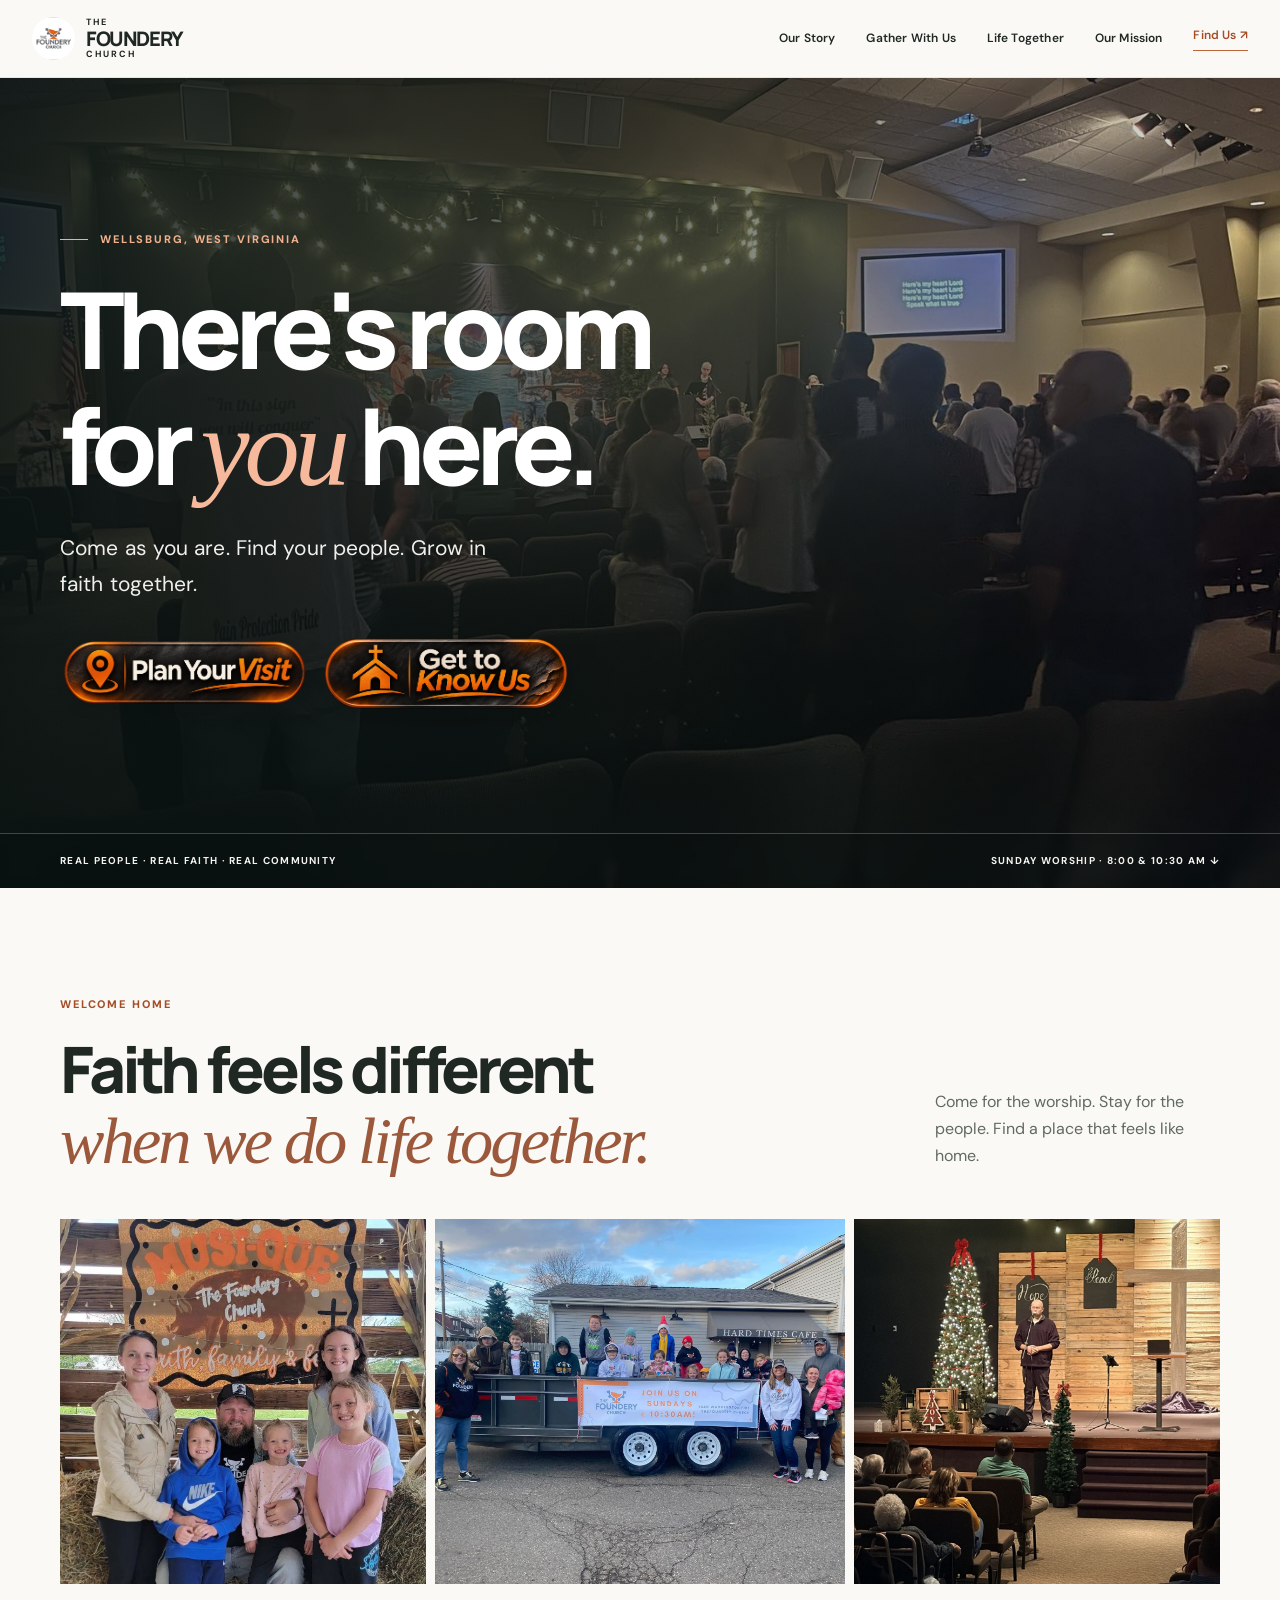
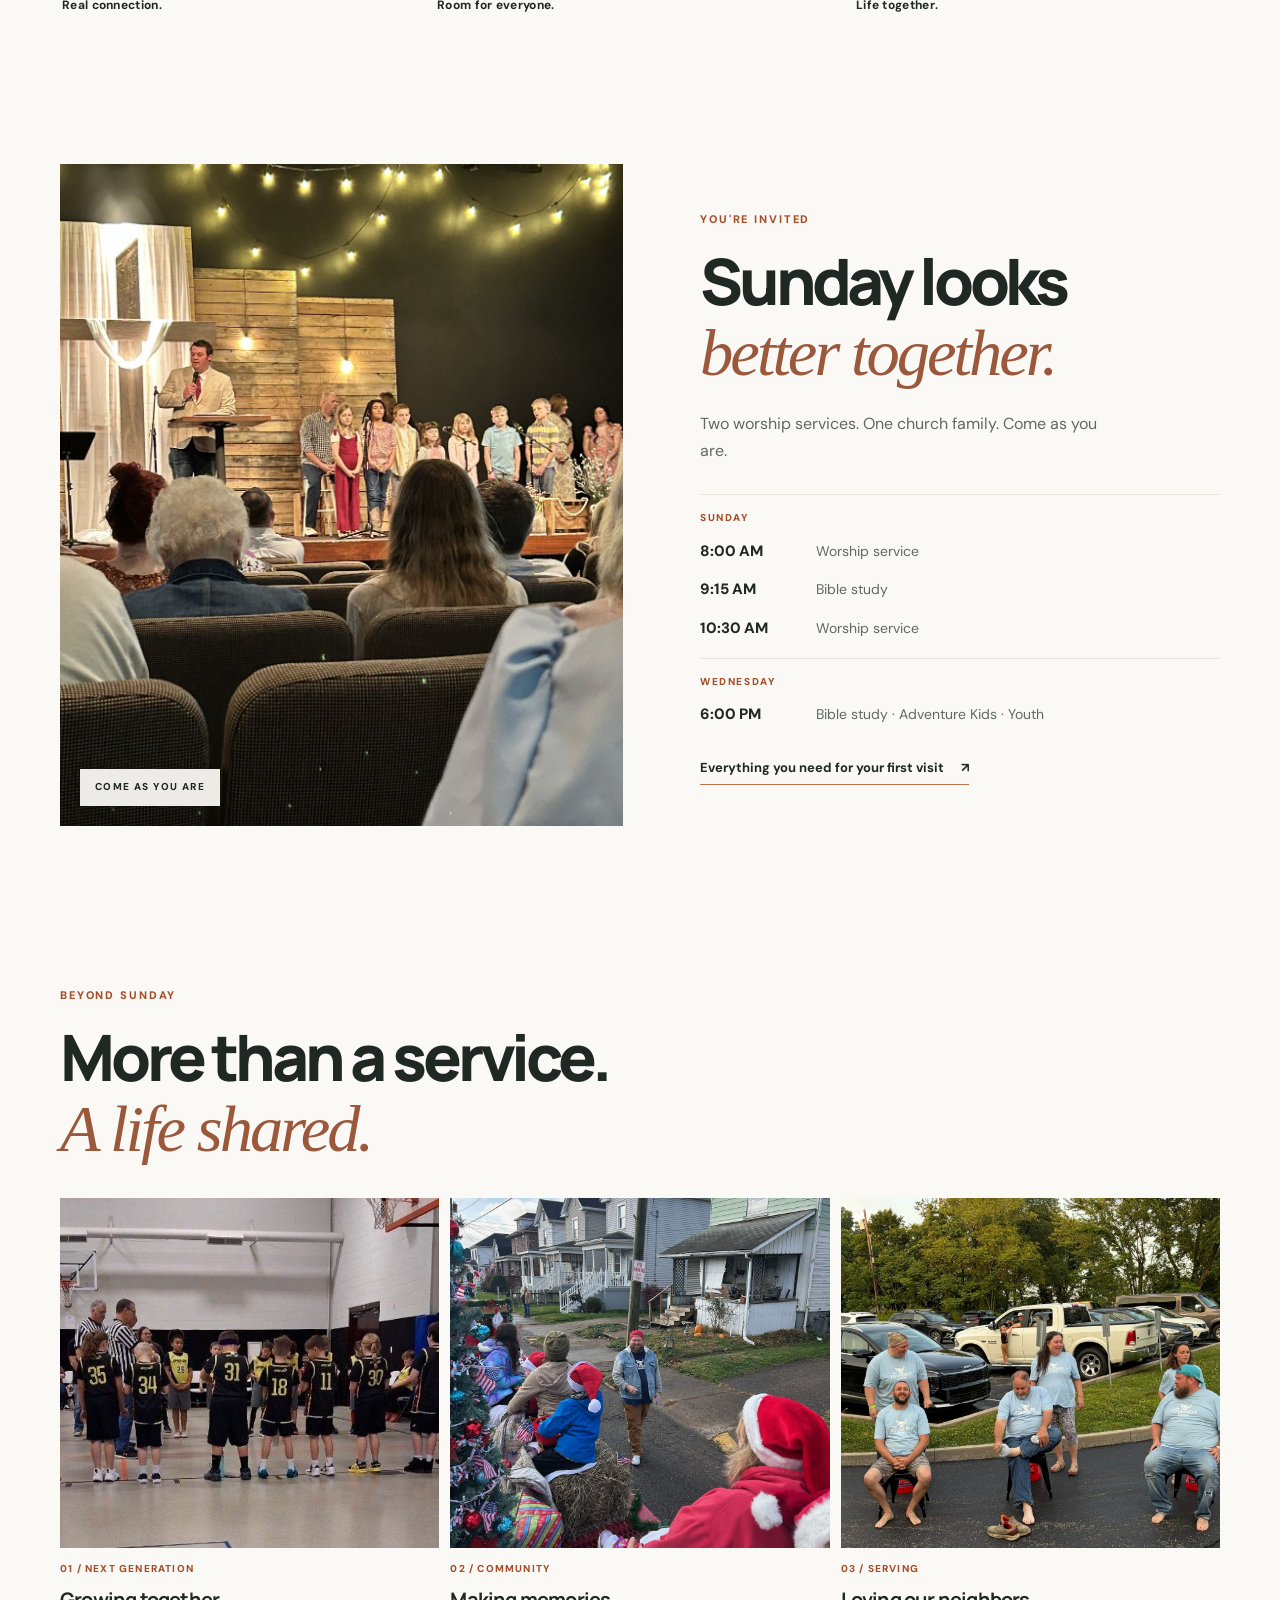
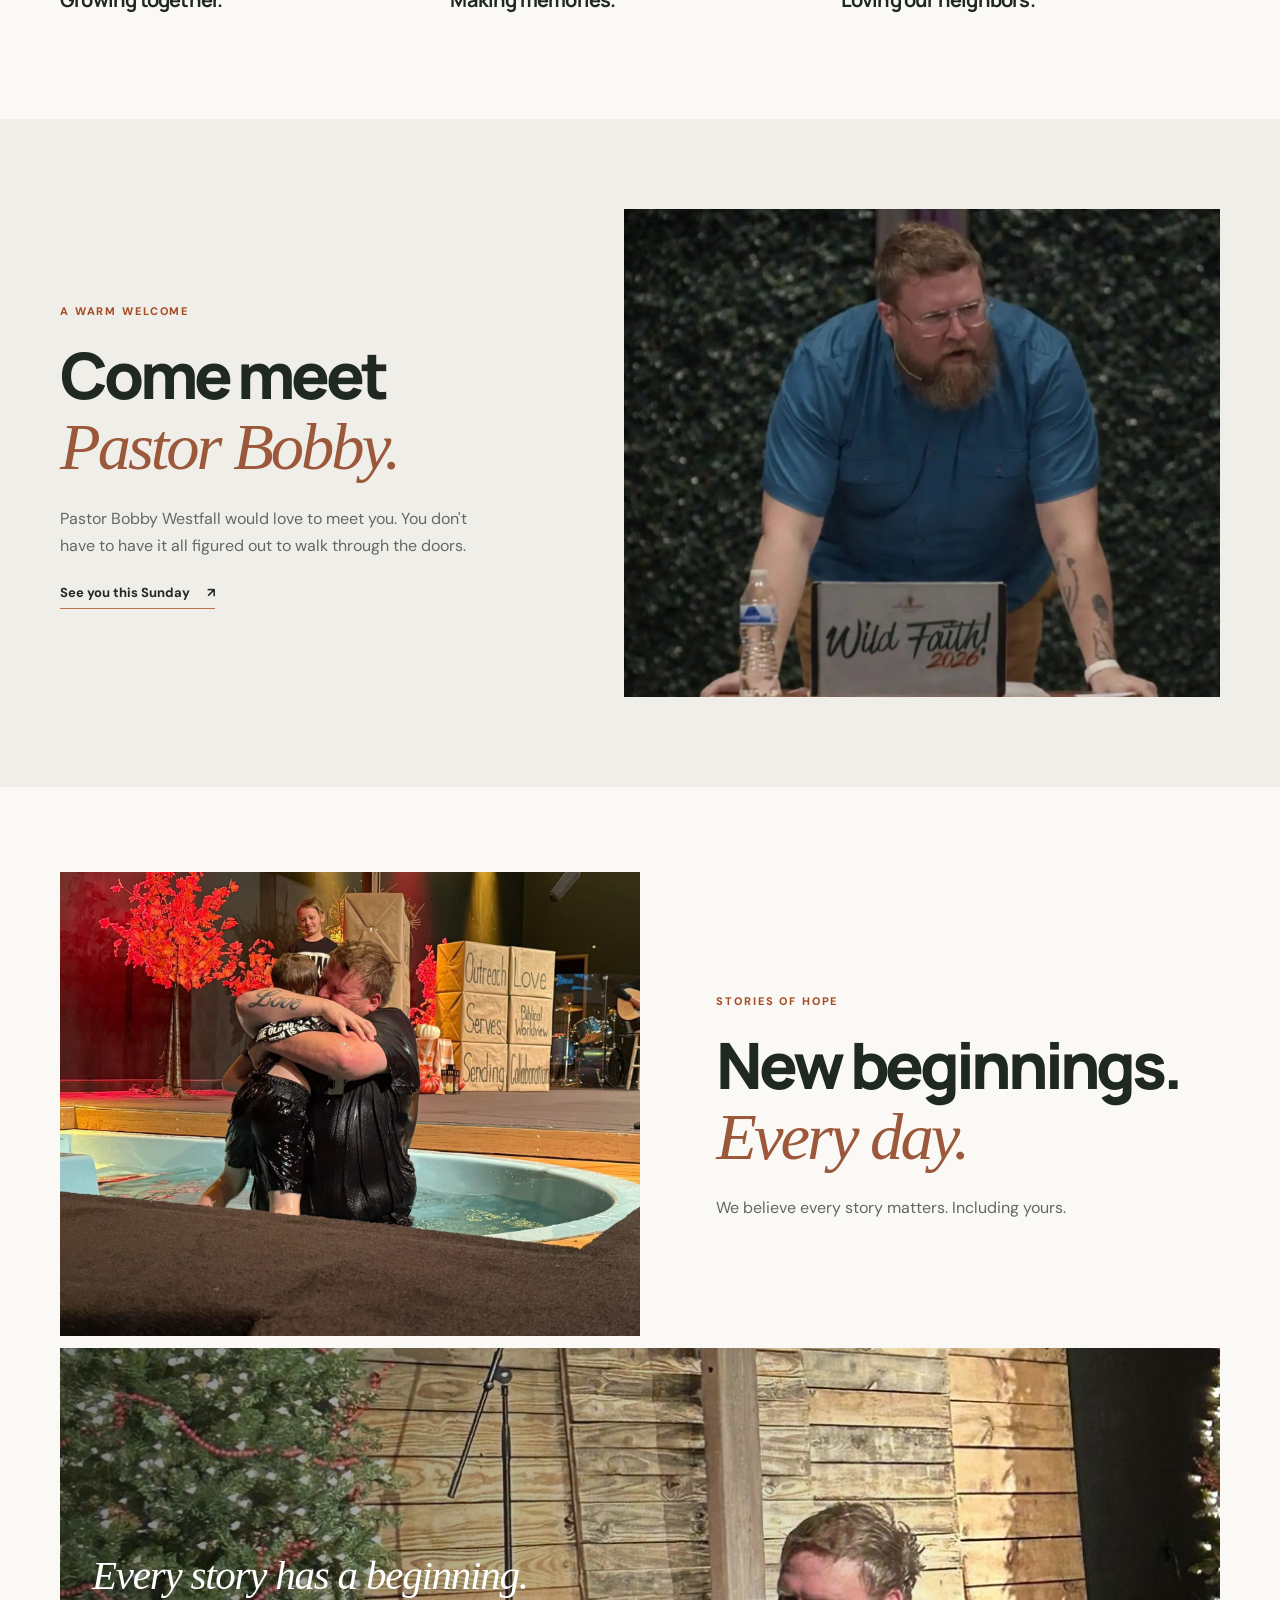
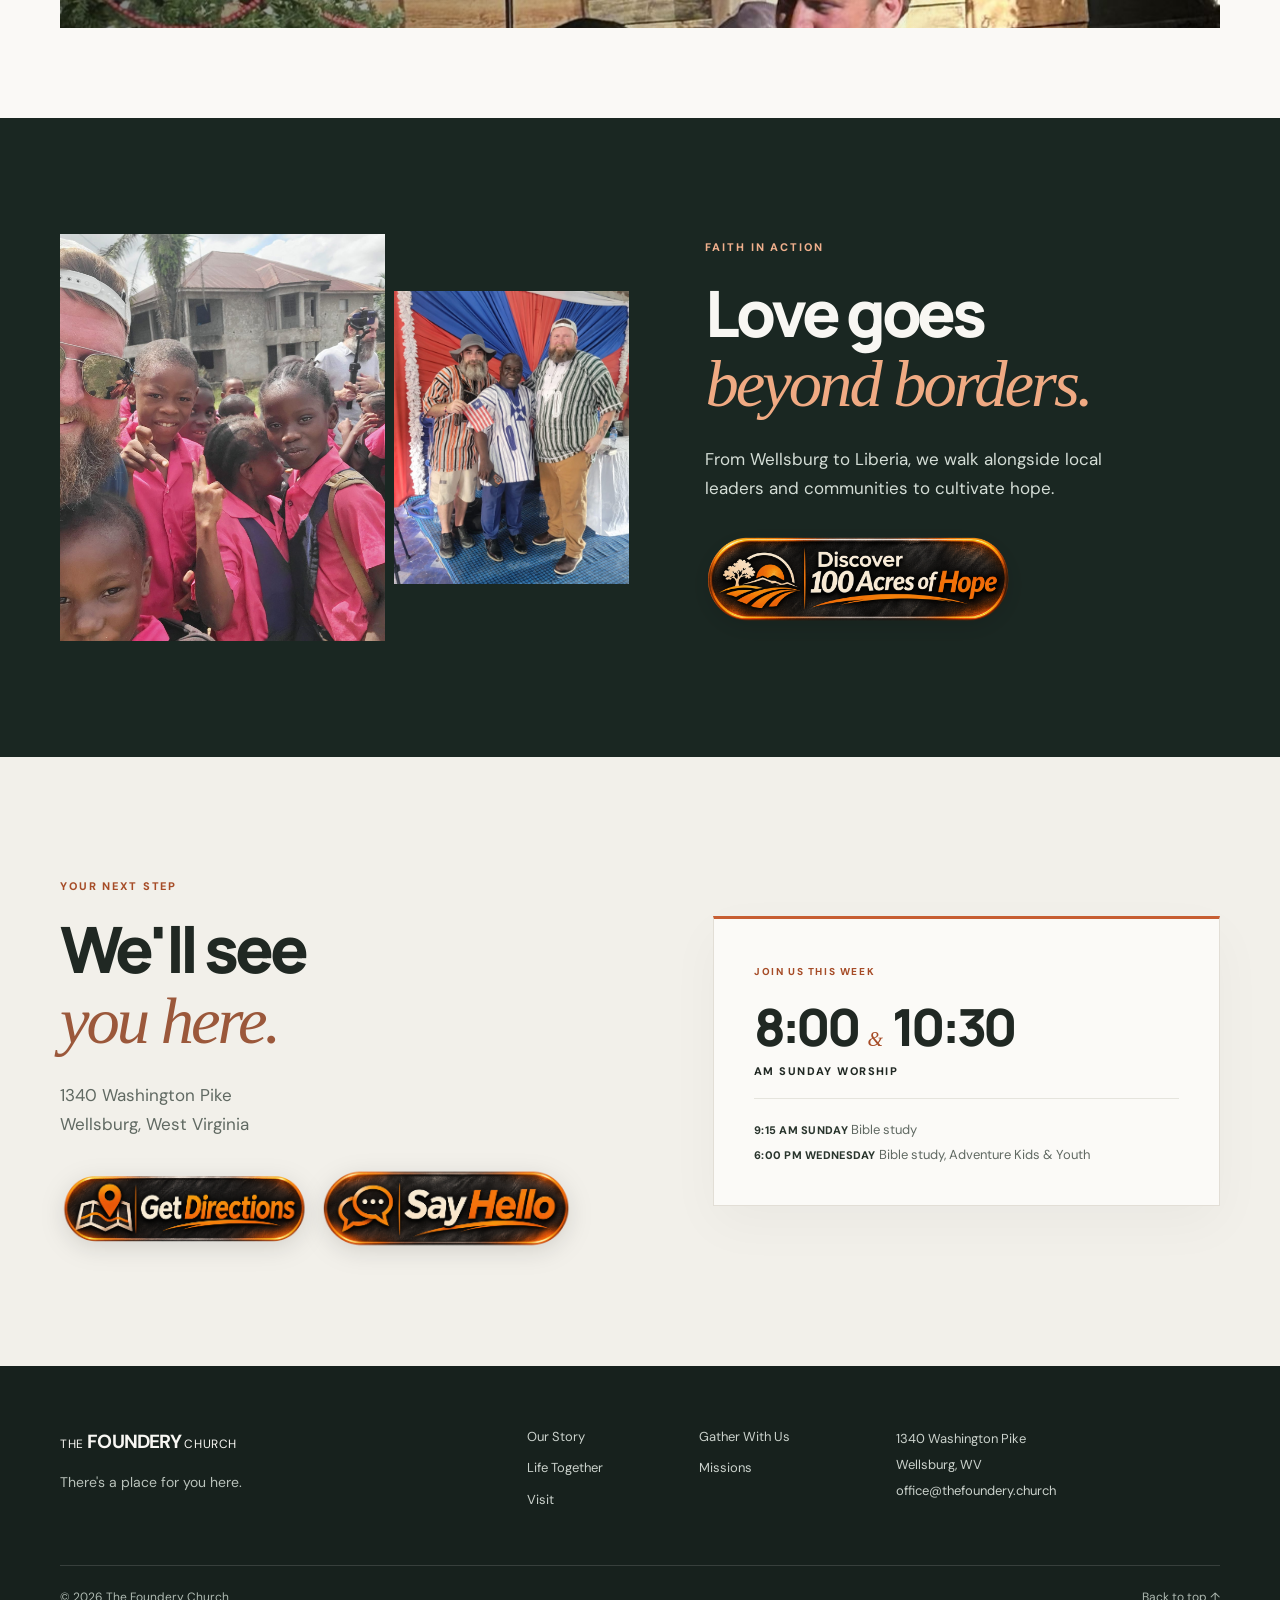
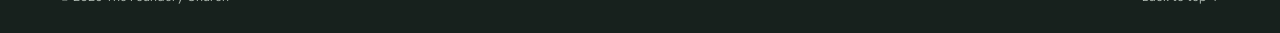
==== commit d8ba8aa8: "Restore Foundery Church logo to the primary navigation" ====
--- a/index.html
+++ b/index.html
@@ -1,7 +1,7 @@
 <!doctype html>
-<html lang="en"><head><meta charset="utf-8"><meta name="viewport" content="width=device-width,initial-scale=1"><meta name="theme-color" content="#171d1b"><meta name="description" content="Find your place at The Foundery Church in Wellsburg, WV. Sunday worship at 8:00 and 10:30 AM, Bible study at 9:15 AM, and Wednesday gatherings at 6 PM."><title>The Foundery Church — A place for you</title><link rel="preconnect" href="https://fonts.googleapis.com"><link rel="preconnect" href="https://fonts.gstatic.com" crossorigin><link href="https://fonts.googleapis.com/css2?family=DM+Sans:wght@400;500;600;700&family=Manrope:wght@400;500;600;700;800&display=swap" rel="stylesheet"><link rel="stylesheet" href="styles.css?v=foundery-refined-20261112"><script src="script.js" defer></script></head>
+<html lang="en"><head><meta charset="utf-8"><meta name="viewport" content="width=device-width,initial-scale=1"><meta name="theme-color" content="#171d1b"><meta name="description" content="Find your place at The Foundery Church in Wellsburg, WV. Sunday worship at 8:00 and 10:30 AM, Bible study at 9:15 AM, and Wednesday gatherings at 6 PM."><title>The Foundery Church — A place for you</title><link rel="preconnect" href="https://fonts.googleapis.com"><link rel="preconnect" href="https://fonts.gstatic.com" crossorigin><link href="https://fonts.googleapis.com/css2?family=DM+Sans:wght@400;500;600;700&family=Manrope:wght@400;500;600;700;800&display=swap" rel="stylesheet"><link rel="stylesheet" href="styles.css?v=foundery-logo-20261112"><script src="script.js" defer></script></head>
 <body id="top"><a class="skip-link" href="#main">Skip to content</a>
-<header class="site-header"><div class="nav-shell"><a class="brand" href="#top" aria-label="The Foundery Church home"><span class="brand-symbol" aria-hidden="true">✦</span><span><small>THE</small><strong>FOUNDERY</strong><small>CHURCH</small></span></a><button class="menu-toggle" aria-label="Open menu" aria-controls="primary-nav" aria-expanded="false"><span></span><span></span><span></span></button><nav id="primary-nav" aria-label="Main navigation"><a href="#story">Our Story</a><a href="#gather">Gather With Us</a><a href="#life">Life Together</a><a href="#mission">Our Mission</a><a href="#visit">Find Us <span aria-hidden="true">↗</span></a></nav></div></header>
+<header class="site-header"><div class="nav-shell"><a class="brand" href="#top" aria-label="The Foundery Church home"><span class="brand-logo"><img src="assets/foundery-logo-source.jpg" alt="" width="48" height="48"></span><span><small>THE</small><strong>FOUNDERY</strong><small>CHURCH</small></span></a><button class="menu-toggle" aria-label="Open menu" aria-controls="primary-nav" aria-expanded="false"><span></span><span></span><span></span></button><nav id="primary-nav" aria-label="Main navigation"><a href="#story">Our Story</a><a href="#gather">Gather With Us</a><a href="#life">Life Together</a><a href="#mission">Our Mission</a><a href="#visit">Find Us <span aria-hidden="true">↗</span></a></nav></div></header>
 <main id="main">
 <section class="hero" aria-labelledby="hero-title"><div class="hero-image" role="img" aria-label="The Foundery congregation worshipping together"></div><div class="hero-shade"></div><div class="wrap hero-content"><div class="hero-copy"><span class="kicker light"><span class="line"></span> WELLSBURG, WEST VIRGINIA</span><h1 id="hero-title">There's room<br>for <em>you</em> here.</h1><p>Come as you are. Find your people. Grow in faith together.</p><div class="button-pair"><a class="image-button" href="#visit"><img src="assets/plan-your-visit.png" alt="Plan Your Visit"></a><a class="image-button" href="#story"><img src="assets/get-to-know-us.png" alt="Get to Know Us"></a></div></div></div><div class="hero-bottom"><span>REAL PEOPLE · REAL FAITH · REAL COMMUNITY</span><a href="#gather">SUNDAY WORSHIP · 8:00 &amp; 10:30 AM <span aria-hidden="true">↓</span></a></div></section>
 <section class="intro" id="story"><div class="wrap intro-heading"><div><span class="kicker">WELCOME HOME</span><h2>Faith feels different<br><em>when we do life together.</em></h2></div><p>Come for the worship. Stay for the people. Find a place that feels like home.</p></div><div class="wrap photo-ribbon"><figure class="photo-one"><img src="assets/family-festival.jpg" alt="Foundery family and friends celebrating together" loading="lazy"><figcaption>Real connection.</figcaption></figure><figure class="photo-two"><img src="assets/community-parade.jpg" alt="Foundery neighbors enjoying a community parade" loading="lazy"><figcaption>Room for everyone.</figcaption></figure><figure class="photo-three"><img src="assets/church-gathering.jpg" alt="People gathered together at The Foundery" loading="lazy"><figcaption>Life together.</figcaption></figure></div></section>
--- a/styles.css
+++ b/styles.css
@@ -1 +1,84 @@
-:root{--ink:#242924;--muted:#666a63;--orange:#d76a37;--paper:#f8f7f3;--line:#dfded7;--dark:#171e1c}*{box-sizing:border-box}html{scroll-behavior:smooth;scroll-padding-top:82px}body{margin:0;overflow-x:hidden;background:var(--paper);color:var(--ink);font:400 16px/1.65 'DM Sans',sans-serif;-webkit-font-smoothing:antialiased}img{display:block;max-width:100%}a{color:inherit;text-decoration:none}button{font:inherit}h1,h2,h3,p,figure{margin:0}h1,h2{font-family:Manrope,sans-serif;letter-spacing:-.065em;font-weight:800;line-height:1.09}h2{font-size:clamp(37px,5vw,70px)}h2 em,h1 em{font:italic 400 1.04em/1.06 Georgia,serif;letter-spacing:-.045em}p{line-height:1.7}.wrap{width:min(1160px,calc(100% - 64px));margin-inline:auto}.skip-link{position:absolute;left:15px;top:-80px;background:white;color:black;padding:10px;z-index:200}.skip-link:focus{top:12px}.kicker{display:inline-flex;align-items:center;gap:12px;color:#a64c27;font-size:11px;font-weight:800;letter-spacing:.17em;text-transform:uppercase}.kicker.light{color:#f0b08d}.kicker .line{width:28px;height:1px;background:currentColor}.site-header{position:sticky;top:0;z-index:100;height:78px;background:rgba(248,247,243,.96);backdrop-filter:blur(18px);-webkit-backdrop-filter:blur(18px);border-bottom:1px solid rgba(30,35,29,.09)}.nav-shell{width:min(1240px,calc(100% - 64px));height:100%;margin:auto;display:flex;align-items:center;justify-content:space-between;gap:28px}.brand{display:flex;align-items:center;gap:11px;flex-shrink:0}.brand img{width:43px;height:43px;object-fit:cover;background:white;border-radius:50%}.brand span{display:flex;flex-direction:column;line-height:1}.brand small{font-size:9px;letter-spacing:.19em;font-weight:700}.brand strong{font:800 20px/1.15 Manrope,sans-serif;letter-spacing:-.045em}.site-header nav{display:flex;align-items:center;gap:clamp(16px,2.4vw,34px)}.site-header nav a{font-size:12px;font-weight:700;transition:color .2s}.site-header nav a:hover,.text-link:hover{color:var(--orange)}.site-header nav a:last-child{color:#a64c27}.menu-toggle{display:none}.hero{position:relative;min-height:min(760px,calc(100svh - 78px));background:#17211f;color:white;display:flex;align-items:center;isolation:isolate}.hero-image,.hero-shade{position:absolute;inset:0;z-index:-1}.hero-image{background:url('assets/worship-hero.jpg') center 46%/cover no-repeat}.hero-shade{background:linear-gradient(90deg,rgba(10,18,18,.87),rgba(10,18,18,.58) 53%,rgba(10,18,18,.1)),linear-gradient(0deg,rgba(10,18,18,.45),transparent 35%)}.hero-content{padding:105px 0 135px}.hero-copy{max-width:800px}.hero h1{font-size:clamp(65px,8vw,112px);margin:25px 0}.hero h1 em{color:#f0aa83}.hero-copy>p{font-size:clamp(17px,2vw,21px);max-width:430px;color:#f0efeb}.button-pair{display:flex;align-items:center;gap:12px;flex-wrap:wrap;margin-top:28px}.image-button{display:inline-flex;width:clamp(185px,20vw,250px);max-width:100%;transition:transform .25s,filter .25s}.image-button img{display:block;width:100%;height:auto;aspect-ratio:3/1;object-fit:contain;filter:drop-shadow(0 8px 13px rgba(0,0,0,.16))}.image-button:hover{transform:translateY(-3px);filter:brightness(1.08)}.image-button:focus-visible,.text-link:focus-visible,.site-header a:focus-visible{outline:3px solid var(--orange);outline-offset:5px}.hero-bottom{position:absolute;bottom:0;left:0;right:0;padding:19px max(32px,calc((100vw - 1160px)/2));display:flex;justify-content:space-between;gap:20px;border-top:1px solid rgba(255,255,255,.22);font-size:10px;font-weight:700;letter-spacing:.13em;color:#f4f3ef}.hero-bottom a{transition:color .2s}.hero-bottom a:hover{color:#f0aa83}.intro{padding:clamp(70px,8vw,112px) 0 58px}.intro-heading{display:flex;justify-content:space-between;align-items:end;gap:70px;margin-bottom:43px}.intro-heading h2{margin-top:17px}.intro-heading h2 em{color:#9b583b}.intro-heading>p{max-width:285px;color:var(--muted);font-size:15px;padding-bottom:7px}.photo-ribbon{display:grid;grid-template-columns:1fr 1.12fr 1fr;gap:12px}.photo-ribbon figure{min-width:0}.photo-ribbon img{width:100%;height:330px;object-fit:cover;transition:transform .5s}.photo-ribbon figure{overflow:hidden}.photo-ribbon figure:hover img{transform:scale(1.025)}.photo-ribbon figcaption{padding:12px 2px;font-size:13px;font-weight:700}.gather{padding:60px 0 85px}.gather-layout{display:grid;grid-template-columns:1.04fr .96fr;gap:clamp(35px,6vw,85px);align-items:center}.gather-visual{position:relative;min-width:0;aspect-ratio:4/5;overflow:hidden}.gather-visual img{width:100%;height:100%;object-fit:cover;object-position:center 45%}.photo-tag{position:absolute;bottom:20px;left:20px;padding:10px 15px;background:rgba(248,247,243,.95);font-size:10px;font-weight:800;letter-spacing:.14em}.gather-content h2{margin:15px 0 21px}.gather-content h2 em{color:#9b583b}.gather-content>p{color:var(--muted);max-width:420px}.schedule{margin-top:26px;border-top:1px solid var(--line)}.schedule-heading{font-size:10px;font-weight:800;letter-spacing:.16em;color:#a64c27;padding:15px 0 5px}.schedule-heading.wed{border-top:1px solid var(--line);margin-top:10px}.schedule-row{display:grid;grid-template-columns:100px 1fr;gap:16px;align-items:baseline;padding:6px 0}.schedule-row strong{font-size:15px}.schedule-row span{color:var(--muted);font-size:14px}.text-link{display:inline-flex;gap:17px;align-items:center;margin-top:23px;padding-bottom:5px;border-bottom:1px solid #bc714e;font-size:13px;font-weight:700;transition:color .2s}.life{padding:60px 0 90px}.life-head{margin-bottom:34px}.life-head h2{margin-top:15px}.life-head h2 em{color:#9b583b}.life-grid{display:grid;grid-template-columns:repeat(3,minmax(0,1fr));gap:15px}.life-grid figure{min-width:0}.life-grid img{width:100%;height:310px;object-fit:cover}.life-grid figcaption{display:flex;flex-direction:column;gap:5px;padding:13px 0}.life-grid figcaption span{font-size:10px;letter-spacing:.12em;font-weight:800;color:#a64c27}.life-grid figcaption strong{font-size:19px;font-family:Manrope,sans-serif;letter-spacing:-.04em}.people{padding:65px 0}.people-grid{display:grid;grid-template-columns:.9fr 1.1fr;gap:clamp(35px,6vw,90px);align-items:center}.people-copy h2,.moments-copy h2{margin:17px 0 22px}.people-copy h2 em,.moments-copy h2 em{color:#9b583b}.people-copy p,.moments-copy p{max-width:430px;color:var(--muted)}.people-photo{aspect-ratio:5/4;overflow:hidden}.people-photo img{width:100%;height:100%;object-fit:cover;object-position:center 27%}.moments{padding:65px 0 75px}.moments-grid{display:grid;grid-template-columns:1.1fr .9fr;gap:clamp(35px,6vw,90px);align-items:center}.moments-photo{aspect-ratio:5/4;overflow:hidden}.moments-photo img{width:100%;height:100%;object-fit:cover;object-position:center 45%}.moments-wide{margin-top:16px}.moments-wide img{width:100%;height:260px;object-fit:cover;object-position:center 48%}.mission{background:#1d2824;color:#f8f7f3;padding:clamp(75px,9vw,120px) 0}.mission-grid{display:grid;grid-template-columns:1.05fr .95fr;gap:clamp(35px,6vw,90px);align-items:center}.mission-images{display:grid;grid-template-columns:1fr .72fr;align-items:center;gap:12px;min-width:0}.mission-images img{width:100%;object-fit:cover}.mission-primary{aspect-ratio:4/5}.mission-secondary{aspect-ratio:4/5}.mission-copy h2{margin:18px 0 25px}.mission-copy h2 em{color:#f0aa83}.mission-copy p{color:#d4ddd6;max-width:430px}.mission-button{width:clamp(235px,25vw,310px);margin-top:27px}.visit{padding:clamp(75px,9vw,120px) 0}.visit-grid{display:grid;grid-template-columns:1fr .9fr;gap:clamp(40px,7vw,100px);align-items:center}.visit-copy h2{margin:16px 0 25px}.visit-copy h2 em{color:#9b583b}.visit-copy p{font-size:17px;color:var(--muted)}.visit-note{padding:38px 40px;border:1px solid #d7d4cc;border-top:3px solid var(--orange)}.visit-note>span{font-size:10px;font-weight:800;letter-spacing:.16em;color:#a64c27}.visit-times{display:flex;align-items:baseline;flex-wrap:wrap;gap:9px;margin:18px 0}.visit-times strong{font:800 clamp(37px,4vw,55px)/1 Manrope,sans-serif;letter-spacing:-.075em}.visit-times i{font:italic 20px Georgia,serif;color:#a64c27}.visit-times small{display:block;flex-basis:100%;font-size:11px;font-weight:800;letter-spacing:.13em}.visit-note-bottom{padding-top:19px;border-top:1px solid var(--line);color:var(--muted);font-size:13px;line-height:1.9}.footer{background:#171e1c;color:#f8f7f3;padding:60px 0 25px}.footer-top{display:grid;grid-template-columns:1.3fr 1fr 1fr;gap:45px}.footer-brand{font-size:12px;letter-spacing:.05em}.footer-brand strong{font-size:19px;letter-spacing:-.05em}.footer-top p{color:#b9c2bb;font-size:14px;margin-top:14px}.footer-nav{display:grid;grid-template-columns:1fr 1fr;gap:10px 20px;align-content:start}.footer-nav a,.footer-contact{font-size:13px;color:#cbd2cc}.footer-nav a:hover,.footer-contact a:hover{color:#f0aa83}.footer-contact{line-height:2}.footer-bottom{display:flex;justify-content:space-between;gap:15px;margin-top:55px;padding-top:22px;border-top:1px solid #ffffff23;color:#aeb9b1;font-size:12px}@media(max-width:900px){.site-header nav{gap:15px}.site-header nav a{font-size:11px}.gather-layout,.people-grid,.moments-grid,.mission-grid,.visit-grid{gap:35px}.photo-ribbon img{height:270px}.life-grid img{height:250px}}@media(max-width:760px){.site-header{height:70px}.nav-shell{width:calc(100% - 36px)}.menu-toggle{display:flex;flex-direction:column;justify-content:center;gap:5px;background:transparent;border:0;padding:10px;cursor:pointer}.menu-toggle span{width:24px;height:2px;background:var(--ink)}.site-header nav{display:none;position:absolute;top:70px;left:0;right:0;background:var(--paper);box-shadow:0 18px 30px #0002;padding:15px 25px 25px;flex-direction:column;align-items:stretch;gap:0;max-height:calc(100dvh - 70px);overflow:auto}.site-header nav.open{display:flex}.site-header nav a{font-size:15px;padding:12px 0;border-bottom:1px solid var(--line)}.wrap{width:calc(100% - 40px)}.hero{min-height:650px}.hero-content{padding:85px 0 125px}.hero h1{font-size:clamp(58px,11vw,83px)}.intro-heading{display:block}.intro-heading>p{max-width:560px;margin-top:20px}.photo-ribbon{grid-template-columns:1fr 1fr;gap:10px}.photo-ribbon .photo-three{grid-column:1/-1}.photo-ribbon img{height:245px}.photo-ribbon .photo-three img{height:290px}.gather-layout,.people-grid,.moments-grid,.mission-grid,.visit-grid{grid-template-columns:1fr;gap:32px}.gather-visual{aspect-ratio:5/4}.people-photo{order:-1}.moments-photo{aspect-ratio:5/4}.mission-images{max-width:650px}.life-grid{grid-template-columns:repeat(2,minmax(0,1fr));gap:12px}.life-grid figure:last-child{grid-column:1/-1}.life-grid figure:last-child img{height:270px}.visit-note{max-width:600px}.footer-top{grid-template-columns:1fr 1fr;gap:35px}.footer-top>div:first-child{grid-column:1/-1}}@media(max-width:520px){.wrap{width:calc(100% - 36px)}.brand img{width:40px;height:40px}.brand strong{font-size:18px}.hero{min-height:630px}.hero-image{background-position:60% center}.hero-shade{background:linear-gradient(90deg,rgba(10,18,18,.88),rgba(10,18,18,.58) 85%),linear-gradient(0deg,rgba(10,18,18,.4),transparent 60%)}.hero-content{padding:65px 0 135px}.hero h1{font-size:clamp(51px,12.5vw,70px)}.hero-copy>p{font-size:16px;max-width:320px}.hero-bottom{padding:14px 18px;font-size:9px;letter-spacing:.07em}.hero-bottom span{display:none}.button-pair{display:grid;grid-template-columns:repeat(2,minmax(0,1fr));gap:8px;max-width:470px}.image-button{width:100%;min-width:0}.intro{padding:60px 0 32px}.intro-heading{margin-bottom:28px}.photo-ribbon{gap:8px}.photo-ribbon img{height:175px}.photo-ribbon .photo-three img{height:205px}.photo-ribbon figcaption{font-size:11px;padding:9px 0}.gather,.life,.people,.moments{padding:40px 0}.gather-visual{aspect-ratio:5/4}.gather-content h2,.people-copy h2,.moments-copy h2{margin:14px 0 18px}.schedule-row{grid-template-columns:84px 1fr;gap:10px}.schedule-row strong{font-size:14px}.schedule-row span{font-size:13px}.life-grid{gap:10px}.life-grid img{height:175px}.life-grid figure:last-child img{height:205px}.life-grid figcaption strong{font-size:15px}.life-grid figcaption span{font-size:9px}.moments-wide img{height:165px}.mission{padding:65px 0}.mission-images{gap:8px}.visit{padding:65px 0}.visit-note{padding:28px 23px}.visit-times strong{font-size:clamp(32px,10vw,49px)}.footer{padding-top:48px}.footer-top{grid-template-columns:1fr;gap:28px}.footer-top>div:first-child{grid-column:auto}.footer-bottom{margin-top:38px}.kicker{font-size:10px}}@media(max-width:350px){.button-pair{grid-template-columns:1fr;max-width:245px}}@media(prefers-reduced-motion:reduce){html{scroll-behavior:auto}.image-button,.photo-ribbon img{transition:none}.image-button:hover,.photo-ribbon figure:hover img{transform:none}}+:root{--ink:#242924;--muted:#666a63;--orange:#d76a37;--paper:#f8f7f3;--line:#dfded7;--dark:#171e1c}*{box-sizing:border-box}html{scroll-behavior:smooth;scroll-padding-top:82px}body{margin:0;overflow-x:hidden;background:var(--paper);color:var(--ink);font:400 16px/1.65 'DM Sans',sans-serif;-webkit-font-smoothing:antialiased}img{display:block;max-width:100%}a{color:inherit;text-decoration:none}button{font:inherit}h1,h2,h3,p,figure{margin:0}h1,h2{font-family:Manrope,sans-serif;letter-spacing:-.065em;font-weight:800;line-height:1.09}h2{font-size:clamp(37px,5vw,70px)}h2 em,h1 em{font:italic 400 1.04em/1.06 Georgia,serif;letter-spacing:-.045em}p{line-height:1.7}.wrap{width:min(1160px,calc(100% - 64px));margin-inline:auto}.skip-link{position:absolute;left:15px;top:-80px;background:white;color:black;padding:10px;z-index:200}.skip-link:focus{top:12px}.kicker{display:inline-flex;align-items:center;gap:12px;color:#a64c27;font-size:11px;font-weight:800;letter-spacing:.17em;text-transform:uppercase}.kicker.light{color:#f0b08d}.kicker .line{width:28px;height:1px;background:currentColor}.site-header{position:sticky;top:0;z-index:100;height:78px;background:rgba(248,247,243,.96);backdrop-filter:blur(18px);-webkit-backdrop-filter:blur(18px);border-bottom:1px solid rgba(30,35,29,.09)}.nav-shell{width:min(1240px,calc(100% - 64px));height:100%;margin:auto;display:flex;align-items:center;justify-content:space-between;gap:28px}.brand{display:flex;align-items:center;gap:11px;flex-shrink:0}.brand img{width:43px;height:43px;object-fit:cover;background:white;border-radius:50%}.brand span{display:flex;flex-direction:column;line-height:1}.brand small{font-size:9px;letter-spacing:.19em;font-weight:700}.brand strong{font:800 20px/1.15 Manrope,sans-serif;letter-spacing:-.045em}.site-header nav{display:flex;align-items:center;gap:clamp(16px,2.4vw,34px)}.site-header nav a{font-size:12px;font-weight:700;transition:color .2s}.site-header nav a:hover,.text-link:hover{color:var(--orange)}.site-header nav a:last-child{color:#a64c27}.menu-toggle{display:none}.hero{position:relative;min-height:min(760px,calc(100svh - 78px));background:#17211f;color:white;display:flex;align-items:center;isolation:isolate}.hero-image,.hero-shade{position:absolute;inset:0;z-index:-1}.hero-image{background:url('assets/worship-hero.jpg') center 46%/cover no-repeat}.hero-shade{background:linear-gradient(90deg,rgba(10,18,18,.87),rgba(10,18,18,.58) 53%,rgba(10,18,18,.1)),linear-gradient(0deg,rgba(10,18,18,.45),transparent 35%)}.hero-content{padding:105px 0 135px}.hero-copy{max-width:800px}.hero h1{font-size:clamp(65px,8vw,112px);margin:25px 0}.hero h1 em{color:#f0aa83}.hero-copy>p{font-size:clamp(17px,2vw,21px);max-width:430px;color:#f0efeb}.button-pair{display:flex;align-items:center;gap:12px;flex-wrap:wrap;margin-top:28px}.image-button{display:inline-flex;width:clamp(185px,20vw,250px);max-width:100%;transition:transform .25s,filter .25s}.image-button img{display:block;width:100%;height:auto;aspect-ratio:3/1;object-fit:contain;filter:drop-shadow(0 8px 13px rgba(0,0,0,.16))}.image-button:hover{transform:translateY(-3px);filter:brightness(1.08)}.image-button:focus-visible,.text-link:focus-visible,.site-header a:focus-visible{outline:3px solid var(--orange);outline-offset:5px}.hero-bottom{position:absolute;bottom:0;left:0;right:0;padding:19px max(32px,calc((100vw - 1160px)/2));display:flex;justify-content:space-between;gap:20px;border-top:1px solid rgba(255,255,255,.22);font-size:10px;font-weight:700;letter-spacing:.13em;color:#f4f3ef}.hero-bottom a{transition:color .2s}.hero-bottom a:hover{color:#f0aa83}.intro{padding:clamp(70px,8vw,112px) 0 58px}.intro-heading{display:flex;justify-content:space-between;align-items:end;gap:70px;margin-bottom:43px}.intro-heading h2{margin-top:17px}.intro-heading h2 em{color:#9b583b}.intro-heading>p{max-width:285px;color:var(--muted);font-size:15px;padding-bottom:7px}.photo-ribbon{display:grid;grid-template-columns:1fr 1.12fr 1fr;gap:12px}.photo-ribbon figure{min-width:0}.photo-ribbon img{width:100%;height:330px;object-fit:cover;transition:transform .5s}.photo-ribbon figure{overflow:hidden}.photo-ribbon figure:hover img{transform:scale(1.025)}.photo-ribbon figcaption{padding:12px 2px;font-size:13px;font-weight:700}.gather{padding:60px 0 85px}.gather-layout{display:grid;grid-template-columns:1.04fr .96fr;gap:clamp(35px,6vw,85px);align-items:center}.gather-visual{position:relative;min-width:0;aspect-ratio:4/5;overflow:hidden}.gather-visual img{width:100%;height:100%;object-fit:cover;object-position:center 45%}.photo-tag{position:absolute;bottom:20px;left:20px;padding:10px 15px;background:rgba(248,247,243,.95);font-size:10px;font-weight:800;letter-spacing:.14em}.gather-content h2{margin:15px 0 21px}.gather-content h2 em{color:#9b583b}.gather-content>p{color:var(--muted);max-width:420px}.schedule{margin-top:26px;border-top:1px solid var(--line)}.schedule-heading{font-size:10px;font-weight:800;letter-spacing:.16em;color:#a64c27;padding:15px 0 5px}.schedule-heading.wed{border-top:1px solid var(--line);margin-top:10px}.schedule-row{display:grid;grid-template-columns:100px 1fr;gap:16px;align-items:baseline;padding:6px 0}.schedule-row strong{font-size:15px}.schedule-row span{color:var(--muted);font-size:14px}.text-link{display:inline-flex;gap:17px;align-items:center;margin-top:23px;padding-bottom:5px;border-bottom:1px solid #bc714e;font-size:13px;font-weight:700;transition:color .2s}.life{padding:60px 0 90px}.life-head{margin-bottom:34px}.life-head h2{margin-top:15px}.life-head h2 em{color:#9b583b}.life-grid{display:grid;grid-template-columns:repeat(3,minmax(0,1fr));gap:15px}.life-grid figure{min-width:0}.life-grid img{width:100%;height:310px;object-fit:cover}.life-grid figcaption{display:flex;flex-direction:column;gap:5px;padding:13px 0}.life-grid figcaption span{font-size:10px;letter-spacing:.12em;font-weight:800;color:#a64c27}.life-grid figcaption strong{font-size:19px;font-family:Manrope,sans-serif;letter-spacing:-.04em}.people{padding:65px 0}.people-grid{display:grid;grid-template-columns:.9fr 1.1fr;gap:clamp(35px,6vw,90px);align-items:center}.people-copy h2,.moments-copy h2{margin:17px 0 22px}.people-copy h2 em,.moments-copy h2 em{color:#9b583b}.people-copy p,.moments-copy p{max-width:430px;color:var(--muted)}.people-photo{aspect-ratio:5/4;overflow:hidden}.people-photo img{width:100%;height:100%;object-fit:cover;object-position:center 27%}.moments{padding:65px 0 75px}.moments-grid{display:grid;grid-template-columns:1.1fr .9fr;gap:clamp(35px,6vw,90px);align-items:center}.moments-photo{aspect-ratio:5/4;overflow:hidden}.moments-photo img{width:100%;height:100%;object-fit:cover;object-position:center 45%}.moments-wide{margin-top:16px}.moments-wide img{width:100%;height:260px;object-fit:cover;object-position:center 48%}.mission{background:#1d2824;color:#f8f7f3;padding:clamp(75px,9vw,120px) 0}.mission-grid{display:grid;grid-template-columns:1.05fr .95fr;gap:clamp(35px,6vw,90px);align-items:center}.mission-images{display:grid;grid-template-columns:1fr .72fr;align-items:center;gap:12px;min-width:0}.mission-images img{width:100%;object-fit:cover}.mission-primary{aspect-ratio:4/5}.mission-secondary{aspect-ratio:4/5}.mission-copy h2{margin:18px 0 25px}.mission-copy h2 em{color:#f0aa83}.mission-copy p{color:#d4ddd6;max-width:430px}.mission-button{width:clamp(235px,25vw,310px);margin-top:27px}.visit{padding:clamp(75px,9vw,120px) 0}.visit-grid{display:grid;grid-template-columns:1fr .9fr;gap:clamp(40px,7vw,100px);align-items:center}.visit-copy h2{margin:16px 0 25px}.visit-copy h2 em{color:#9b583b}.visit-copy p{font-size:17px;color:var(--muted)}.visit-note{padding:38px 40px;border:1px solid #d7d4cc;border-top:3px solid var(--orange)}.visit-note>span{font-size:10px;font-weight:800;letter-spacing:.16em;color:#a64c27}.visit-times{display:flex;align-items:baseline;flex-wrap:wrap;gap:9px;margin:18px 0}.visit-times strong{font:800 clamp(37px,4vw,55px)/1 Manrope,sans-serif;letter-spacing:-.075em}.visit-times i{font:italic 20px Georgia,serif;color:#a64c27}.visit-times small{display:block;flex-basis:100%;font-size:11px;font-weight:800;letter-spacing:.13em}.visit-note-bottom{padding-top:19px;border-top:1px solid var(--line);color:var(--muted);font-size:13px;line-height:1.9}.footer{background:#171e1c;color:#f8f7f3;padding:60px 0 25px}.footer-top{display:grid;grid-template-columns:1.3fr 1fr 1fr;gap:45px}.footer-brand{font-size:12px;letter-spacing:.05em}.footer-brand strong{font-size:19px;letter-spacing:-.05em}.footer-top p{color:#b9c2bb;font-size:14px;margin-top:14px}.footer-nav{display:grid;grid-template-columns:1fr 1fr;gap:10px 20px;align-content:start}.footer-nav a,.footer-contact{font-size:13px;color:#cbd2cc}.footer-nav a:hover,.footer-contact a:hover{color:#f0aa83}.footer-contact{line-height:2}.footer-bottom{display:flex;justify-content:space-between;gap:15px;margin-top:55px;padding-top:22px;border-top:1px solid #ffffff23;color:#aeb9b1;font-size:12px}@media(max-width:900px){.site-header nav{gap:15px}.site-header nav a{font-size:11px}.gather-layout,.people-grid,.moments-grid,.mission-grid,.visit-grid{gap:35px}.photo-ribbon img{height:270px}.life-grid img{height:250px}}@media(max-width:760px){.site-header{height:70px}.nav-shell{width:calc(100% - 36px)}.menu-toggle{display:flex;flex-direction:column;justify-content:center;gap:5px;background:transparent;border:0;padding:10px;cursor:pointer}.menu-toggle span{width:24px;height:2px;background:var(--ink)}.site-header nav{display:none;position:absolute;top:70px;left:0;right:0;background:var(--paper);box-shadow:0 18px 30px #0002;padding:15px 25px 25px;flex-direction:column;align-items:stretch;gap:0;max-height:calc(100dvh - 70px);overflow:auto}.site-header nav.open{display:flex}.site-header nav a{font-size:15px;padding:12px 0;border-bottom:1px solid var(--line)}.wrap{width:calc(100% - 40px)}.hero{min-height:650px}.hero-content{padding:85px 0 125px}.hero h1{font-size:clamp(58px,11vw,83px)}.intro-heading{display:block}.intro-heading>p{max-width:560px;margin-top:20px}.photo-ribbon{grid-template-columns:1fr 1fr;gap:10px}.photo-ribbon .photo-three{grid-column:1/-1}.photo-ribbon img{height:245px}.photo-ribbon .photo-three img{height:290px}.gather-layout,.people-grid,.moments-grid,.mission-grid,.visit-grid{grid-template-columns:1fr;gap:32px}.gather-visual{aspect-ratio:5/4}.people-photo{order:-1}.moments-photo{aspect-ratio:5/4}.mission-images{max-width:650px}.life-grid{grid-template-columns:repeat(2,minmax(0,1fr));gap:12px}.life-grid figure:last-child{grid-column:1/-1}.life-grid figure:last-child img{height:270px}.visit-note{max-width:600px}.footer-top{grid-template-columns:1fr 1fr;gap:35px}.footer-top>div:first-child{grid-column:1/-1}}@media(max-width:520px){.wrap{width:calc(100% - 36px)}.brand img{width:40px;height:40px}.brand strong{font-size:18px}.hero{min-height:630px}.hero-image{background-position:60% center}.hero-shade{background:linear-gradient(90deg,rgba(10,18,18,.88),rgba(10,18,18,.58) 85%),linear-gradient(0deg,rgba(10,18,18,.4),transparent 60%)}.hero-content{padding:65px 0 135px}.hero h1{font-size:clamp(51px,12.5vw,70px)}.hero-copy>p{font-size:16px;max-width:320px}.hero-bottom{padding:14px 18px;font-size:9px;letter-spacing:.07em}.hero-bottom span{display:none}.button-pair{display:grid;grid-template-columns:repeat(2,minmax(0,1fr));gap:8px;max-width:470px}.image-button{width:100%;min-width:0}.intro{padding:60px 0 32px}.intro-heading{margin-bottom:28px}.photo-ribbon{gap:8px}.photo-ribbon img{height:175px}.photo-ribbon .photo-three img{height:205px}.photo-ribbon figcaption{font-size:11px;padding:9px 0}.gather,.life,.people,.moments{padding:40px 0}.gather-visual{aspect-ratio:5/4}.gather-content h2,.people-copy h2,.moments-copy h2{margin:14px 0 18px}.schedule-row{grid-template-columns:84px 1fr;gap:10px}.schedule-row strong{font-size:14px}.schedule-row span{font-size:13px}.life-grid{gap:10px}.life-grid img{height:175px}.life-grid figure:last-child img{height:205px}.life-grid figcaption strong{font-size:15px}.life-grid figcaption span{font-size:9px}.moments-wide img{height:165px}.mission{padding:65px 0}.mission-images{gap:8px}.visit{padding:65px 0}.visit-note{padding:28px 23px}.visit-times strong{font-size:clamp(32px,10vw,49px)}.footer{padding-top:48px}.footer-top{grid-template-columns:1fr;gap:28px}.footer-top>div:first-child{grid-column:auto}.footer-bottom{margin-top:38px}.kicker{font-size:10px}}@media(max-width:350px){.button-pair{grid-template-columns:1fr;max-width:245px}}@media(prefers-reduced-motion:reduce){html{scroll-behavior:auto}.image-button,.photo-ribbon img{transition:none}.image-button:hover,.photo-ribbon figure:hover img{transform:none}}
+
+/* Art direction pass: refined identity, typography, photographic composition */
+:root{--paper:#faf9f6;--ink:#202823;--muted:#606962;--line:#e5e4dd;--orange:#c75e32}
+body{background:var(--paper)}
+.site-header{background:rgba(250,249,246,.94);box-shadow:0 3px 24px rgba(12,25,19,.025)}
+.brand-symbol{display:grid;place-items:center;width:41px;height:41px;border:1px solid #d6c5b9;color:#c75e32;font-size:23px;line-height:1;transform:rotate(-12deg);flex-shrink:0}
+.brand-symbol+span{gap:1px}
+.brand strong{letter-spacing:-.07em}
+.site-header nav a{font-weight:600;letter-spacing:.015em}
+.site-header nav a:last-child{border-bottom:1px solid #bd653c;padding-bottom:4px}
+.hero{min-height:min(810px,calc(100svh - 78px))}
+.hero-shade{background:linear-gradient(90deg,rgba(9,19,18,.86) 0%,rgba(9,19,18,.57) 52%,rgba(9,19,18,.08) 100%),linear-gradient(0deg,rgba(9,19,18,.43),transparent 40%)}
+.hero-copy{max-width:880px}
+.hero h1{font-size:clamp(67px,8.3vw,120px);letter-spacing:-.072em;margin:23px 0 24px}
+.hero h1 em{color:#f6b99b}
+.hero-copy>p{font-size:clamp(18px,1.7vw,21px);font-weight:400;letter-spacing:.005em}
+.hero-bottom{background:rgba(8,17,15,.14);backdrop-filter:blur(4px)}
+.image-button{filter:saturate(.94)}
+.image-button img{filter:drop-shadow(0 6px 12px rgba(0,0,0,.13))}
+.intro-heading h2,.life-head h2{max-width:850px}
+.intro-heading>p{font-size:16px}
+.photo-ribbon{gap:9px}
+.photo-ribbon figure{position:relative}
+.photo-ribbon img{height:365px}
+.photo-ribbon figcaption{font-size:12px;letter-spacing:.025em}
+.gather{padding-top:78px;padding-bottom:90px}
+.gather-visual{aspect-ratio:4/4.7}
+.gather-content h2{max-width:520px}
+.schedule{margin-top:30px}
+.schedule-row{padding:7px 0}
+.schedule-row strong{font-weight:800}
+.schedule-row span{font-size:14px}
+.life{padding-top:65px;padding-bottom:90px}
+.life-grid{gap:11px}
+.life-grid img{height:350px}
+.life-grid figcaption strong{font-size:20px}
+.people{padding:90px 0;background:#f0eee8}
+.people-photo{aspect-ratio:5/4.1}
+.people-copy h2{max-width:540px}
+.moments{padding-top:85px;padding-bottom:90px}
+.moments-grid{grid-template-columns:1.07fr .93fr}
+.moments-wide{position:relative;overflow:hidden;margin-top:12px}
+.moments-wide img{height:280px;object-position:center 40%}
+.moments-wide:after{content:'';position:absolute;inset:0;background:linear-gradient(90deg,rgba(10,20,16,.54),transparent 80%);pointer-events:none}
+.moments-wide span{position:absolute;bottom:28px;left:32px;z-index:1;color:#fff;font:italic clamp(22px,3.4vw,41px)/1.2 Georgia,serif;letter-spacing:-.03em}
+.mission{background:#1a2722}
+.mission-copy p{font-size:17px}
+.mission-images{gap:9px}
+.visit{background:#f2f0ea}
+.visit-note{background:#fbfaf7;border:1px solid #e2ded6;border-top:3px solid #c75e32;box-shadow:0 18px 50px rgba(31,37,30,.035)}
+.visit-note-bottom span{font-weight:800;color:#29352d;font-size:11px;letter-spacing:.025em}
+.footer{background:#17211d}
+@media(max-width:760px){
+ .hero{min-height:670px}
+ .hero h1{font-size:clamp(56px,11.5vw,88px)}
+ .photo-ribbon img{height:260px}
+ .photo-ribbon .photo-three img{height:300px}
+ .gather{padding-top:45px;padding-bottom:65px}
+ .life-grid img{height:250px}
+ .people{padding:65px 0}
+ .moments{padding:65px 0}
+ .moments-wide img{height:225px}
+}
+@media(max-width:520px){
+ .brand-symbol{width:37px;height:37px;font-size:21px}
+ .hero{min-height:650px}
+ .hero h1{font-size:clamp(53px,12.5vw,72px)}
+ .hero-copy>p{font-size:17px}
+ .hero-content{padding-top:75px}
+ .intro{padding-top:62px}
+ .photo-ribbon img{height:184px}
+ .photo-ribbon .photo-three img{height:225px}
+ .gather-visual{aspect-ratio:5/4}
+ .life-grid img{height:190px}
+ .life-grid figure:last-child img{height:230px}
+ .people{padding:52px 0}
+ .people-photo{aspect-ratio:5/4}
+ .moments{padding:52px 0}
+ .moments-wide img{height:175px}
+ .moments-wide span{left:16px;bottom:17px;font-size:23px}
+ .mission{padding:70px 0}
+ .visit{padding:70px 0}
+}
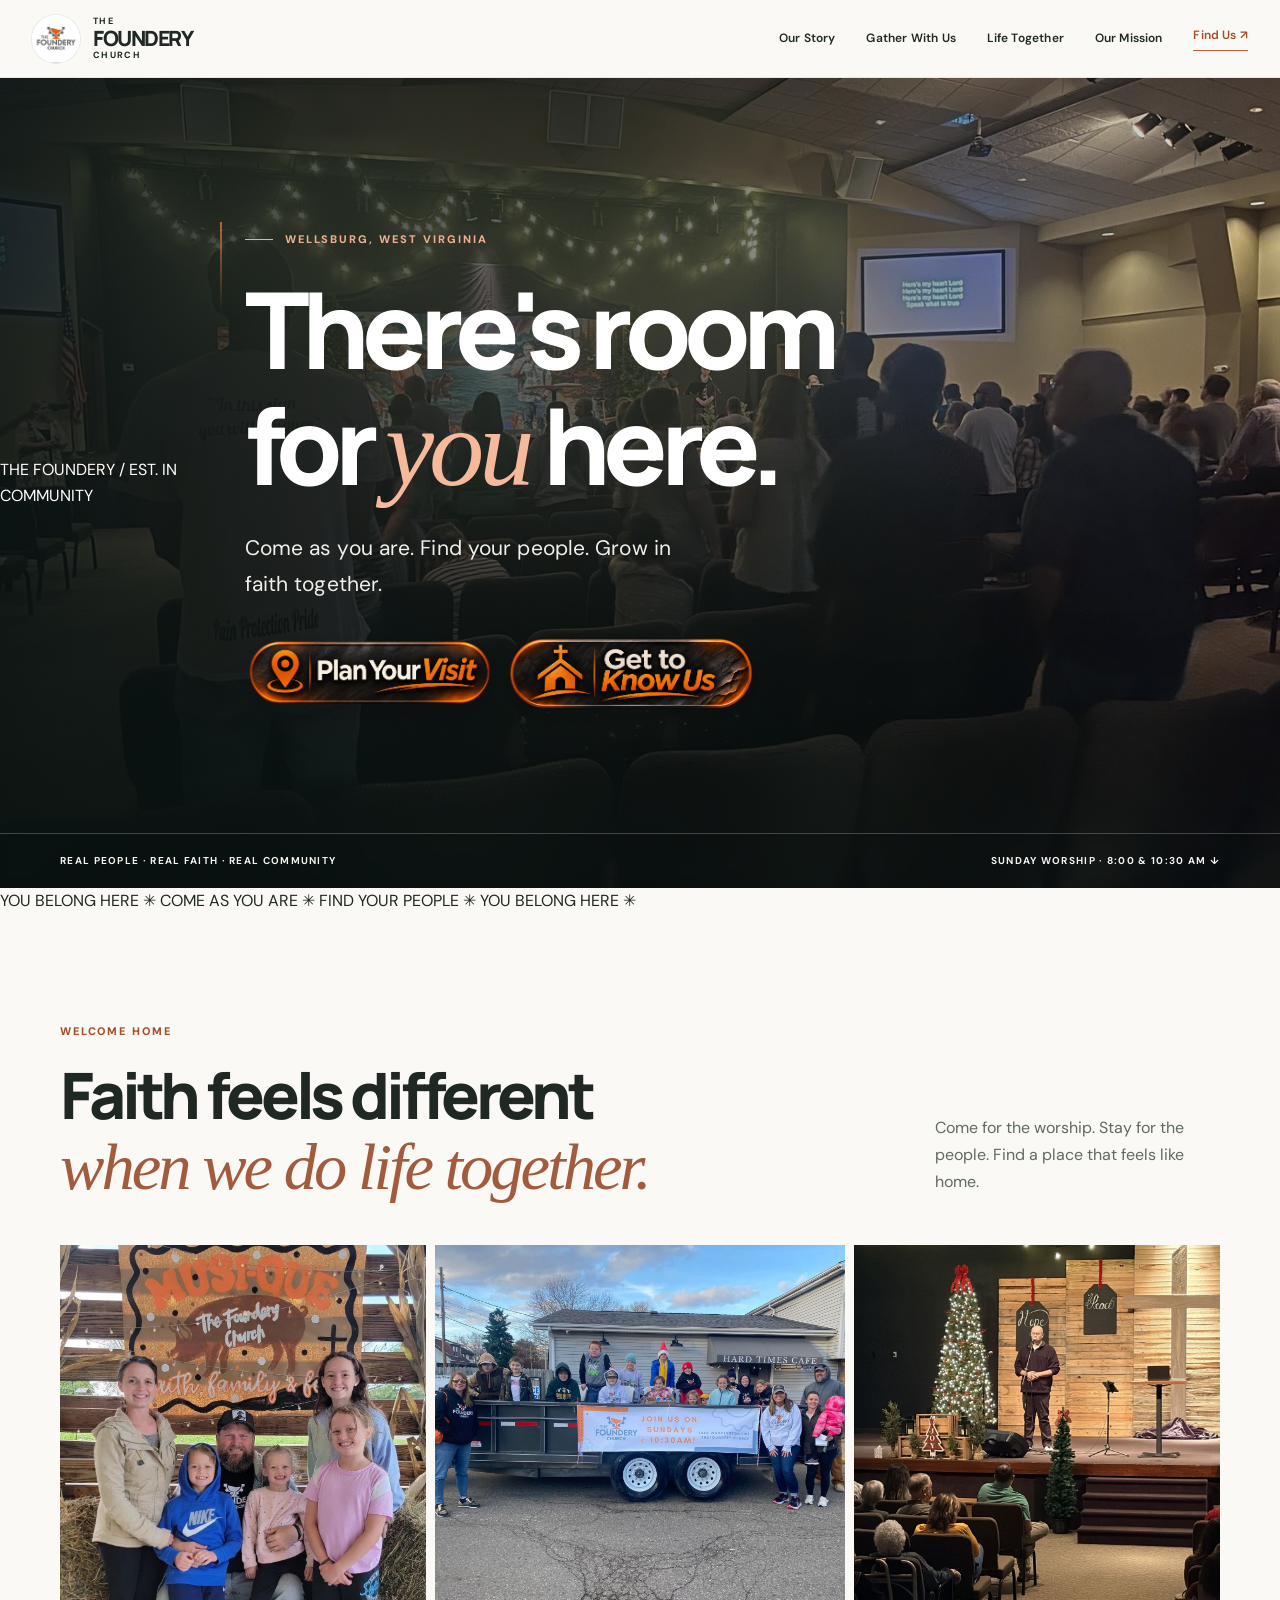
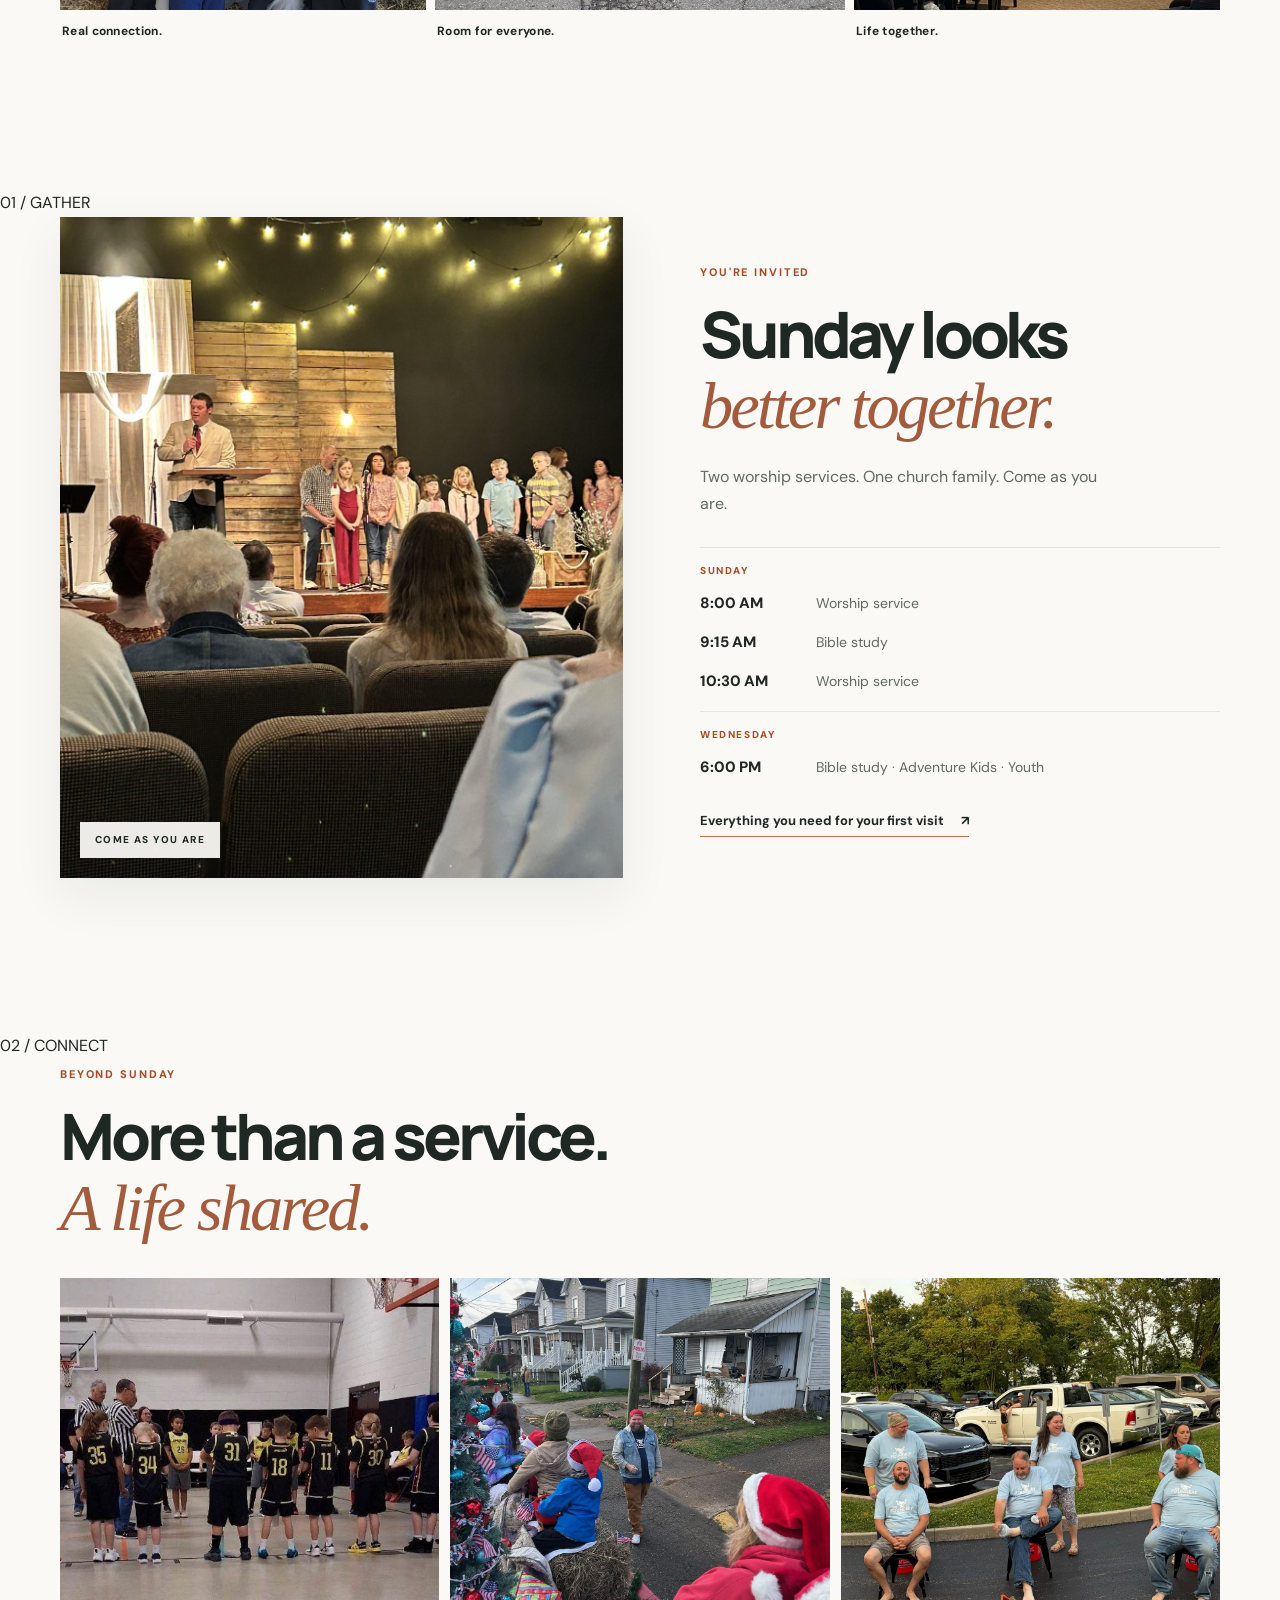
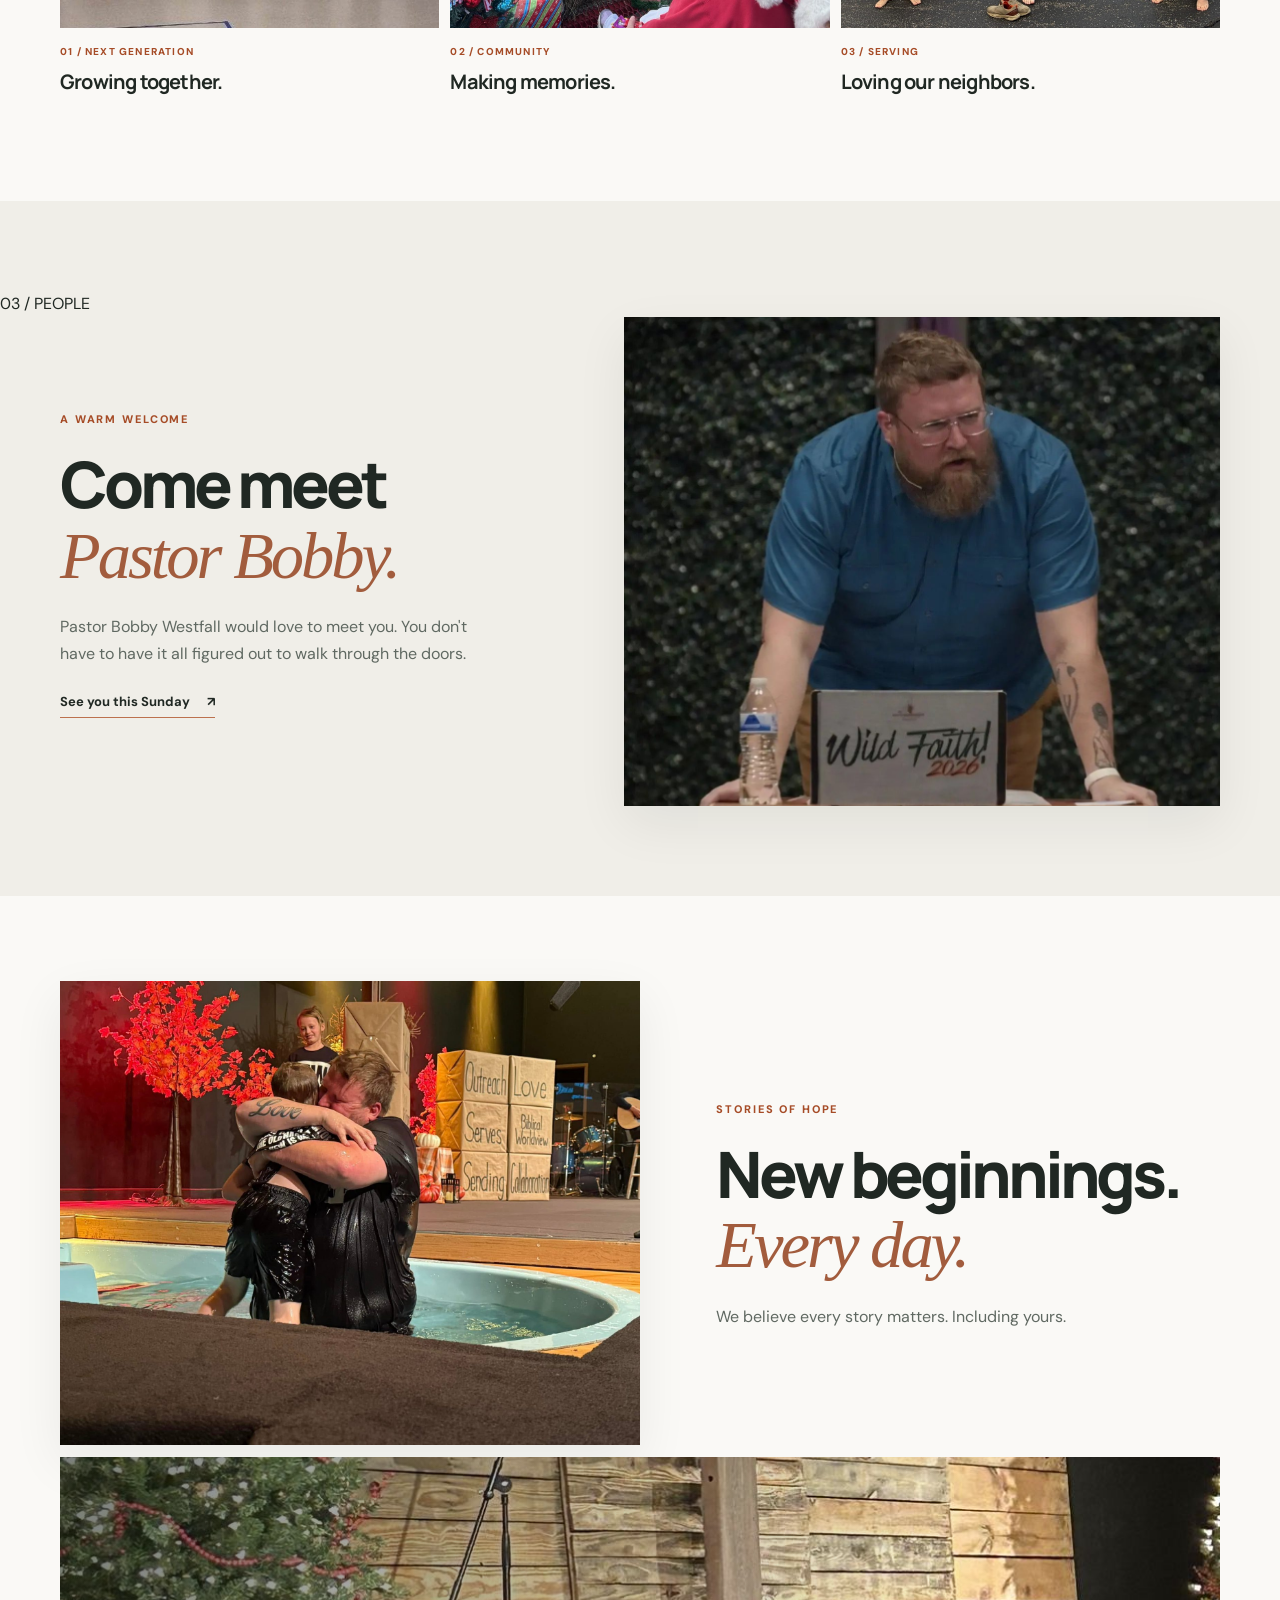
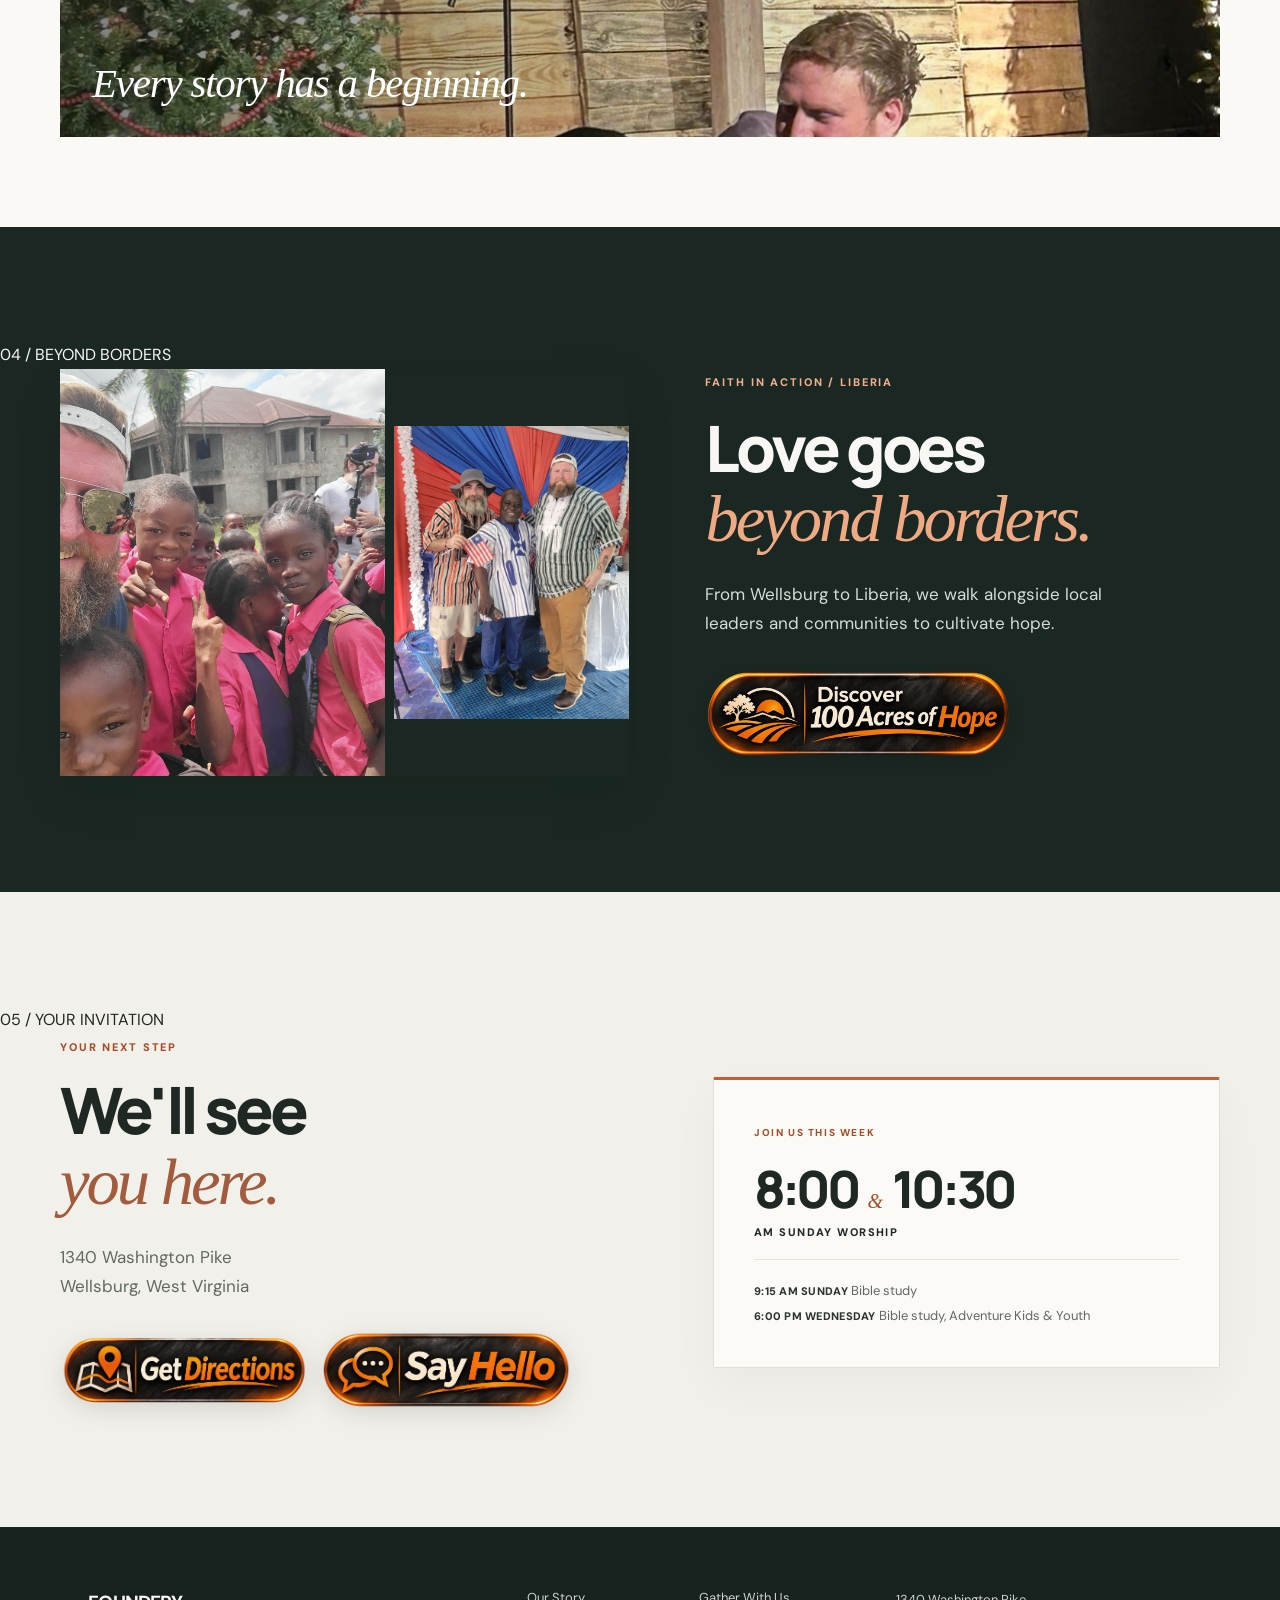
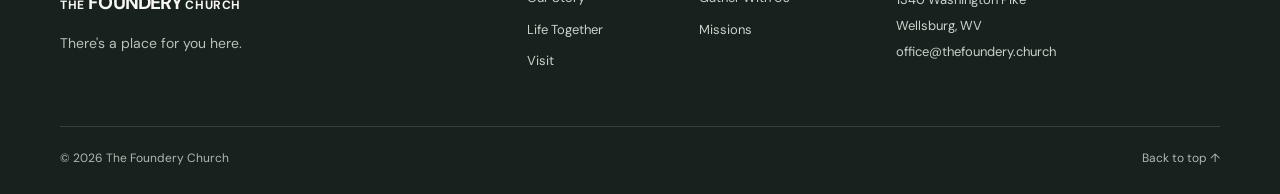
==== commit 07e35866: "Introduce bold editorial chapter system and Foundery invitation ribbon" ====
--- a/index.html
+++ b/index.html
@@ -1,14 +1,14 @@
 <!doctype html>
-<html lang="en"><head><meta charset="utf-8"><meta name="viewport" content="width=device-width,initial-scale=1"><meta name="theme-color" content="#171d1b"><meta name="description" content="Find your place at The Foundery Church in Wellsburg, WV. Sunday worship at 8:00 and 10:30 AM, Bible study at 9:15 AM, and Wednesday gatherings at 6 PM."><title>The Foundery Church — A place for you</title><link rel="preconnect" href="https://fonts.googleapis.com"><link rel="preconnect" href="https://fonts.gstatic.com" crossorigin><link href="https://fonts.googleapis.com/css2?family=DM+Sans:wght@400;500;600;700&family=Manrope:wght@400;500;600;700;800&display=swap" rel="stylesheet"><link rel="stylesheet" href="styles.css?v=foundery-logo-20261112"><script src="script.js" defer></script></head>
+<html lang="en"><head><meta charset="utf-8"><meta name="viewport" content="width=device-width,initial-scale=1"><meta name="theme-color" content="#171d1b"><meta name="description" content="Find your place at The Foundery Church in Wellsburg, WV. Sunday worship at 8:00 and 10:30 AM, Bible study at 9:15 AM, and Wednesday gatherings at 6 PM."><title>The Foundery Church — A place for you</title><link rel="preconnect" href="https://fonts.googleapis.com"><link rel="preconnect" href="https://fonts.gstatic.com" crossorigin><link href="https://fonts.googleapis.com/css2?family=DM+Sans:wght@400;500;600;700&family=Manrope:wght@400;500;600;700;800&display=swap" rel="stylesheet"><link rel="stylesheet" href="styles.css?v=bold-creative-20261112"><script src="script.js" defer></script></head>
 <body id="top"><a class="skip-link" href="#main">Skip to content</a>
 <header class="site-header"><div class="nav-shell"><a class="brand" href="#top" aria-label="The Foundery Church home"><span class="brand-logo"><img src="assets/foundery-logo-source.jpg" alt="" width="48" height="48"></span><span><small>THE</small><strong>FOUNDERY</strong><small>CHURCH</small></span></a><button class="menu-toggle" aria-label="Open menu" aria-controls="primary-nav" aria-expanded="false"><span></span><span></span><span></span></button><nav id="primary-nav" aria-label="Main navigation"><a href="#story">Our Story</a><a href="#gather">Gather With Us</a><a href="#life">Life Together</a><a href="#mission">Our Mission</a><a href="#visit">Find Us <span aria-hidden="true">↗</span></a></nav></div></header>
 <main id="main">
-<section class="hero" aria-labelledby="hero-title"><div class="hero-image" role="img" aria-label="The Foundery congregation worshipping together"></div><div class="hero-shade"></div><div class="wrap hero-content"><div class="hero-copy"><span class="kicker light"><span class="line"></span> WELLSBURG, WEST VIRGINIA</span><h1 id="hero-title">There's room<br>for <em>you</em> here.</h1><p>Come as you are. Find your people. Grow in faith together.</p><div class="button-pair"><a class="image-button" href="#visit"><img src="assets/plan-your-visit.png" alt="Plan Your Visit"></a><a class="image-button" href="#story"><img src="assets/get-to-know-us.png" alt="Get to Know Us"></a></div></div></div><div class="hero-bottom"><span>REAL PEOPLE · REAL FAITH · REAL COMMUNITY</span><a href="#gather">SUNDAY WORSHIP · 8:00 &amp; 10:30 AM <span aria-hidden="true">↓</span></a></div></section>
-<section class="intro" id="story"><div class="wrap intro-heading"><div><span class="kicker">WELCOME HOME</span><h2>Faith feels different<br><em>when we do life together.</em></h2></div><p>Come for the worship. Stay for the people. Find a place that feels like home.</p></div><div class="wrap photo-ribbon"><figure class="photo-one"><img src="assets/family-festival.jpg" alt="Foundery family and friends celebrating together" loading="lazy"><figcaption>Real connection.</figcaption></figure><figure class="photo-two"><img src="assets/community-parade.jpg" alt="Foundery neighbors enjoying a community parade" loading="lazy"><figcaption>Room for everyone.</figcaption></figure><figure class="photo-three"><img src="assets/church-gathering.jpg" alt="People gathered together at The Foundery" loading="lazy"><figcaption>Life together.</figcaption></figure></div></section>
-<section class="gather" id="gather"><div class="wrap gather-layout"><div class="gather-visual"><img src="assets/worship-service.jpg" alt="Worship gathering inside The Foundery Church" loading="lazy"><span class="photo-tag">COME AS YOU ARE</span></div><div class="gather-content"><span class="kicker">YOU'RE INVITED</span><h2>Sunday looks<br><em>better together.</em></h2><p>Two worship services. One church family. Come as you are.</p><div class="schedule"><div class="schedule-heading">SUNDAY</div><div class="schedule-row"><strong>8:00 AM</strong><span>Worship service</span></div><div class="schedule-row"><strong>9:15 AM</strong><span>Bible study</span></div><div class="schedule-row"><strong>10:30 AM</strong><span>Worship service</span></div><div class="schedule-heading wed">WEDNESDAY</div><div class="schedule-row"><strong>6:00 PM</strong><span>Bible study · Adventure Kids · Youth</span></div></div><a class="text-link" href="#visit">Everything you need for your first visit <span aria-hidden="true">↗</span></a></div></div></section>
-<section class="life" id="life"><div class="wrap life-head"><span class="kicker">BEYOND SUNDAY</span><h2>More than a service.<br><em>A life shared.</em></h2></div><div class="wrap life-grid"><figure><img src="assets/future-hoopers.jpg" alt="Kids participating in Future Hoopers basketball" loading="lazy"><figcaption><span>01 / NEXT GENERATION</span><strong>Growing together.</strong></figcaption></figure><figure><img src="assets/community-hayride.jpg" alt="The Foundery community enjoying a hayride" loading="lazy"><figcaption><span>02 / COMMUNITY</span><strong>Making memories.</strong></figcaption></figure><figure><img src="assets/community-volunteers.jpg" alt="Foundery volunteers serving and connecting" loading="lazy"><figcaption><span>03 / SERVING</span><strong>Loving our neighbors.</strong></figcaption></figure></div></section>
-<section class="people"><div class="wrap people-grid"><div class="people-copy"><span class="kicker">A WARM WELCOME</span><h2>Come meet<br><em>Pastor Bobby.</em></h2><p>Pastor Bobby Westfall would love to meet you. You don't have to have it all figured out to walk through the doors.</p><a class="text-link" href="#visit">See you this Sunday <span aria-hidden="true">↗</span></a></div><div class="people-photo"><img src="assets/pastor-speaking.jpg" alt="Pastor Bobby Westfall speaking at The Foundery" loading="lazy"></div></div></section>
+<section class="hero" aria-labelledby="hero-title"><span class="hero-index" aria-hidden="true">THE FOUNDERY / EST. IN COMMUNITY</span><div class="hero-image" role="img" aria-label="The Foundery congregation worshipping together"></div><div class="hero-shade"></div><div class="wrap hero-content"><div class="hero-copy"><span class="kicker light"><span class="line"></span> WELLSBURG, WEST VIRGINIA</span><h1 id="hero-title">There's room<br>for <em>you</em> here.</h1><p>Come as you are. Find your people. Grow in faith together.</p><div class="button-pair"><a class="image-button" href="#visit"><img src="assets/plan-your-visit.png" alt="Plan Your Visit"></a><a class="image-button" href="#story"><img src="assets/get-to-know-us.png" alt="Get to Know Us"></a></div></div></div><div class="hero-bottom"><span>REAL PEOPLE · REAL FAITH · REAL COMMUNITY</span><a href="#gather">SUNDAY WORSHIP · 8:00 &amp; 10:30 AM <span aria-hidden="true">↓</span></a></div></section>
+<div class="statement-band" aria-label="Our invitation"><div class="statement-track">YOU BELONG HERE <span>✳</span> COME AS YOU ARE <span>✳</span> FIND YOUR PEOPLE <span>✳</span> YOU BELONG HERE <span>✳</span></div></div><section class="intro" id="story"><div class="wrap intro-heading"><div><span class="kicker">WELCOME HOME</span><h2>Faith feels different<br><em>when we do life together.</em></h2></div><p>Come for the worship. Stay for the people. Find a place that feels like home.</p></div><div class="wrap photo-ribbon"><figure class="photo-one"><img src="assets/family-festival.jpg" alt="Foundery family and friends celebrating together" loading="lazy"><figcaption>Real connection.</figcaption></figure><figure class="photo-two"><img src="assets/community-parade.jpg" alt="Foundery neighbors enjoying a community parade" loading="lazy"><figcaption>Room for everyone.</figcaption></figure><figure class="photo-three"><img src="assets/church-gathering.jpg" alt="People gathered together at The Foundery" loading="lazy"><figcaption>Life together.</figcaption></figure></div></section>
+<section class="gather" id="gather"><div class="section-marker" aria-hidden="true">01 / GATHER</div><div class="wrap gather-layout"><div class="gather-visual"><img src="assets/worship-service.jpg" alt="Worship gathering inside The Foundery Church" loading="lazy"><span class="photo-tag">COME AS YOU ARE</span></div><div class="gather-content"><span class="kicker">YOU'RE INVITED</span><h2>Sunday looks<br><em>better together.</em></h2><p>Two worship services. One church family. Come as you are.</p><div class="schedule"><div class="schedule-heading">SUNDAY</div><div class="schedule-row"><strong>8:00 AM</strong><span>Worship service</span></div><div class="schedule-row"><strong>9:15 AM</strong><span>Bible study</span></div><div class="schedule-row"><strong>10:30 AM</strong><span>Worship service</span></div><div class="schedule-heading wed">WEDNESDAY</div><div class="schedule-row"><strong>6:00 PM</strong><span>Bible study · Adventure Kids · Youth</span></div></div><a class="text-link" href="#visit">Everything you need for your first visit <span aria-hidden="true">↗</span></a></div></div></section>
+<section class="life" id="life"><div class="section-marker" aria-hidden="true">02 / CONNECT</div><div class="wrap life-head"><span class="kicker">BEYOND SUNDAY</span><h2>More than a service.<br><em>A life shared.</em></h2></div><div class="wrap life-grid"><figure><img src="assets/future-hoopers.jpg" alt="Kids participating in Future Hoopers basketball" loading="lazy"><figcaption><span>01 / NEXT GENERATION</span><strong>Growing together.</strong></figcaption></figure><figure><img src="assets/community-hayride.jpg" alt="The Foundery community enjoying a hayride" loading="lazy"><figcaption><span>02 / COMMUNITY</span><strong>Making memories.</strong></figcaption></figure><figure><img src="assets/community-volunteers.jpg" alt="Foundery volunteers serving and connecting" loading="lazy"><figcaption><span>03 / SERVING</span><strong>Loving our neighbors.</strong></figcaption></figure></div></section>
+<section class="people"><div class="section-marker" aria-hidden="true">03 / PEOPLE</div><div class="wrap people-grid"><div class="people-copy"><span class="kicker">A WARM WELCOME</span><h2>Come meet<br><em>Pastor Bobby.</em></h2><p>Pastor Bobby Westfall would love to meet you. You don't have to have it all figured out to walk through the doors.</p><a class="text-link" href="#visit">See you this Sunday <span aria-hidden="true">↗</span></a></div><div class="people-photo"><img src="assets/pastor-speaking.jpg" alt="Pastor Bobby Westfall speaking at The Foundery" loading="lazy"></div></div></section>
 <section class="moments"><div class="wrap moments-grid"><div class="moments-photo"><img src="assets/baptism-embrace.jpg" alt="A meaningful embrace following baptism at The Foundery" loading="lazy"></div><div class="moments-copy"><span class="kicker">STORIES OF HOPE</span><h2>New beginnings.<br><em>Every day.</em></h2><p>We believe every story matters. Including yours.</p></div></div><div class="wrap moments-wide"><img src="assets/baptism.jpg" alt="Celebrating a baptism at The Foundery Church" loading="lazy"><span>Every story has a beginning.</span></div></section>
-<section class="mission" id="mission"><div class="wrap mission-grid"><div class="mission-images"><img class="mission-primary" src="assets/liberia-school-visit.jpg" alt="Foundery members connecting with school children in Liberia" loading="lazy"><img class="mission-secondary" src="assets/liberia-partnership.jpg" alt="The Foundery and ministry partners in Liberia" loading="lazy"></div><div class="mission-copy"><span class="kicker light">FAITH IN ACTION</span><h2>Love goes<br><em>beyond borders.</em></h2><p>From Wellsburg to Liberia, we walk alongside local leaders and communities to cultivate hope.</p><a class="image-button mission-button" href="https://100acresofhope.com/" target="_blank" rel="noopener noreferrer"><img src="assets/discover-100-acres-of-hope.png" alt="Discover 100 Acres of Hope" loading="lazy"></a></div></div></section>
-<section class="visit" id="visit"><div class="wrap visit-grid"><div class="visit-copy"><span class="kicker">YOUR NEXT STEP</span><h2>We'll see<br><em>you here.</em></h2><p>1340 Washington Pike<br>Wellsburg, West Virginia</p><div class="button-pair"><a class="image-button" href="https://www.google.com/maps/search/?api=1&amp;query=1340+Washington+Pike+Wellsburg+WV" target="_blank" rel="noopener noreferrer"><img src="assets/get-directions.png" alt="Get Directions" loading="lazy"></a><a class="image-button" href="mailto:office@thefoundery.church?subject=Hello%20Foundery"><img src="assets/say-hello.png" alt="Say Hello" loading="lazy"></a></div></div><div class="visit-note"><span>JOIN US THIS WEEK</span><div class="visit-times"><strong>8:00</strong><i>&amp;</i><strong>10:30</strong><small>AM SUNDAY WORSHIP</small></div><div class="visit-note-bottom"><span>9:15 AM SUNDAY</span> Bible study<br><span>6:00 PM WEDNESDAY</span> Bible study, Adventure Kids &amp; Youth</div></div></div></section>
+<section class="mission" id="mission"><div class="section-marker" aria-hidden="true">04 / BEYOND BORDERS</div><div class="wrap mission-grid"><div class="mission-images"><img class="mission-primary" src="assets/liberia-school-visit.jpg" alt="Foundery members connecting with school children in Liberia" loading="lazy"><img class="mission-secondary" src="assets/liberia-partnership.jpg" alt="The Foundery and ministry partners in Liberia" loading="lazy"></div><div class="mission-copy"><span class="kicker light">FAITH IN ACTION / LIBERIA</span><h2>Love goes<br><em>beyond borders.</em></h2><p>From Wellsburg to Liberia, we walk alongside local leaders and communities to cultivate hope.</p><a class="image-button mission-button" href="https://100acresofhope.com/" target="_blank" rel="noopener noreferrer"><img src="assets/discover-100-acres-of-hope.png" alt="Discover 100 Acres of Hope" loading="lazy"></a></div></div></section>
+<section class="visit" id="visit"><div class="section-marker" aria-hidden="true">05 / YOUR INVITATION</div><div class="wrap visit-grid"><div class="visit-copy"><span class="kicker">YOUR NEXT STEP</span><h2>We'll see<br><em>you here.</em></h2><p>1340 Washington Pike<br>Wellsburg, West Virginia</p><div class="button-pair"><a class="image-button" href="https://www.google.com/maps/search/?api=1&amp;query=1340+Washington+Pike+Wellsburg+WV" target="_blank" rel="noopener noreferrer"><img src="assets/get-directions.png" alt="Get Directions" loading="lazy"></a><a class="image-button" href="mailto:office@thefoundery.church?subject=Hello%20Foundery"><img src="assets/say-hello.png" alt="Say Hello" loading="lazy"></a></div></div><div class="visit-note"><span>JOIN US THIS WEEK</span><div class="visit-times"><strong>8:00</strong><i>&amp;</i><strong>10:30</strong><small>AM SUNDAY WORSHIP</small></div><div class="visit-note-bottom"><span>9:15 AM SUNDAY</span> Bible study<br><span>6:00 PM WEDNESDAY</span> Bible study, Adventure Kids &amp; Youth</div></div></div></section>
 </main><footer class="footer"><div class="wrap footer-top"><div><a class="footer-brand" href="#top">THE <strong>FOUNDERY</strong> CHURCH</a><p>There's a place for you here.</p></div><div class="footer-nav"><a href="#story">Our Story</a><a href="#gather">Gather With Us</a><a href="#life">Life Together</a><a href="#mission">Missions</a><a href="#visit">Visit</a></div><div class="footer-contact">1340 Washington Pike<br>Wellsburg, WV<br><a href="mailto:office@thefoundery.church">office@thefoundery.church</a></div></div><div class="wrap footer-bottom"><span>© <span id="year">2026</span> The Foundery Church</span><a href="#top">Back to top ↑</a></div></footer></body></html>
--- a/styles.css
+++ b/styles.css
@@ -82,3 +82,27 @@
  .mission{padding:70px 0}
  .visit{padding:70px 0}
 }
+
+
+/* Brand restoration and final visual cohesion */
+.brand-logo{display:block;width:48px;height:48px;flex:0 0 48px;overflow:hidden;border-radius:50%;background:#fff;box-shadow:0 0 0 1px rgba(40,40,35,.08)}
+.brand-logo img{display:block;width:100%;height:100%;object-fit:cover}
+.brand{gap:13px}
+.brand strong{font-size:21px}
+.brand small{letter-spacing:.15em}
+.hero-copy{position:relative}
+.hero-copy:before{content:'';position:absolute;left:-25px;top:0;width:2px;height:90px;background:linear-gradient(#d97442,transparent);opacity:.8}
+.hero .kicker{letter-spacing:.18em}
+.hero-copy>p{max-width:455px}
+.intro-heading h2 em,.life-head h2 em,.gather-content h2 em,.people-copy h2 em,.moments-copy h2 em,.visit-copy h2 em{color:#a25c3d}
+.photo-ribbon img,.life-grid img,.people-photo img,.moments-photo img,.mission-images img{transition:transform .65s cubic-bezier(.2,.7,.2,1)}
+.photo-ribbon figure:hover img,.life-grid figure:hover img{transform:scale(1.035)}
+.gather-visual,.people-photo,.moments-photo,.mission-images{box-shadow:0 18px 48px rgba(20,28,22,.07)}
+.gather-visual img,.people-photo img,.moments-photo img{transition:transform .65s cubic-bezier(.2,.7,.2,1)}
+.gather-visual:hover img,.people-photo:hover img,.moments-photo:hover img{transform:scale(1.018)}
+.life-grid figcaption{padding-top:16px}
+.gather-content>p,.people-copy p,.moments-copy p{font-size:16px}
+.visit-note{border-radius:2px}
+.footer-brand{font-weight:700}
+@media(max-width:760px){.hero-copy:before{display:none}.brand-logo{width:43px;height:43px;flex-basis:43px}.brand strong{font-size:19px}}
+@media(prefers-reduced-motion:reduce){.photo-ribbon img,.life-grid img,.people-photo img,.moments-photo img,.mission-images img,.gather-visual img{transition:none!important}.gather-visual:hover img,.people-photo:hover img,.moments-photo:hover img,.life-grid figure:hover img{transform:none!important}}
